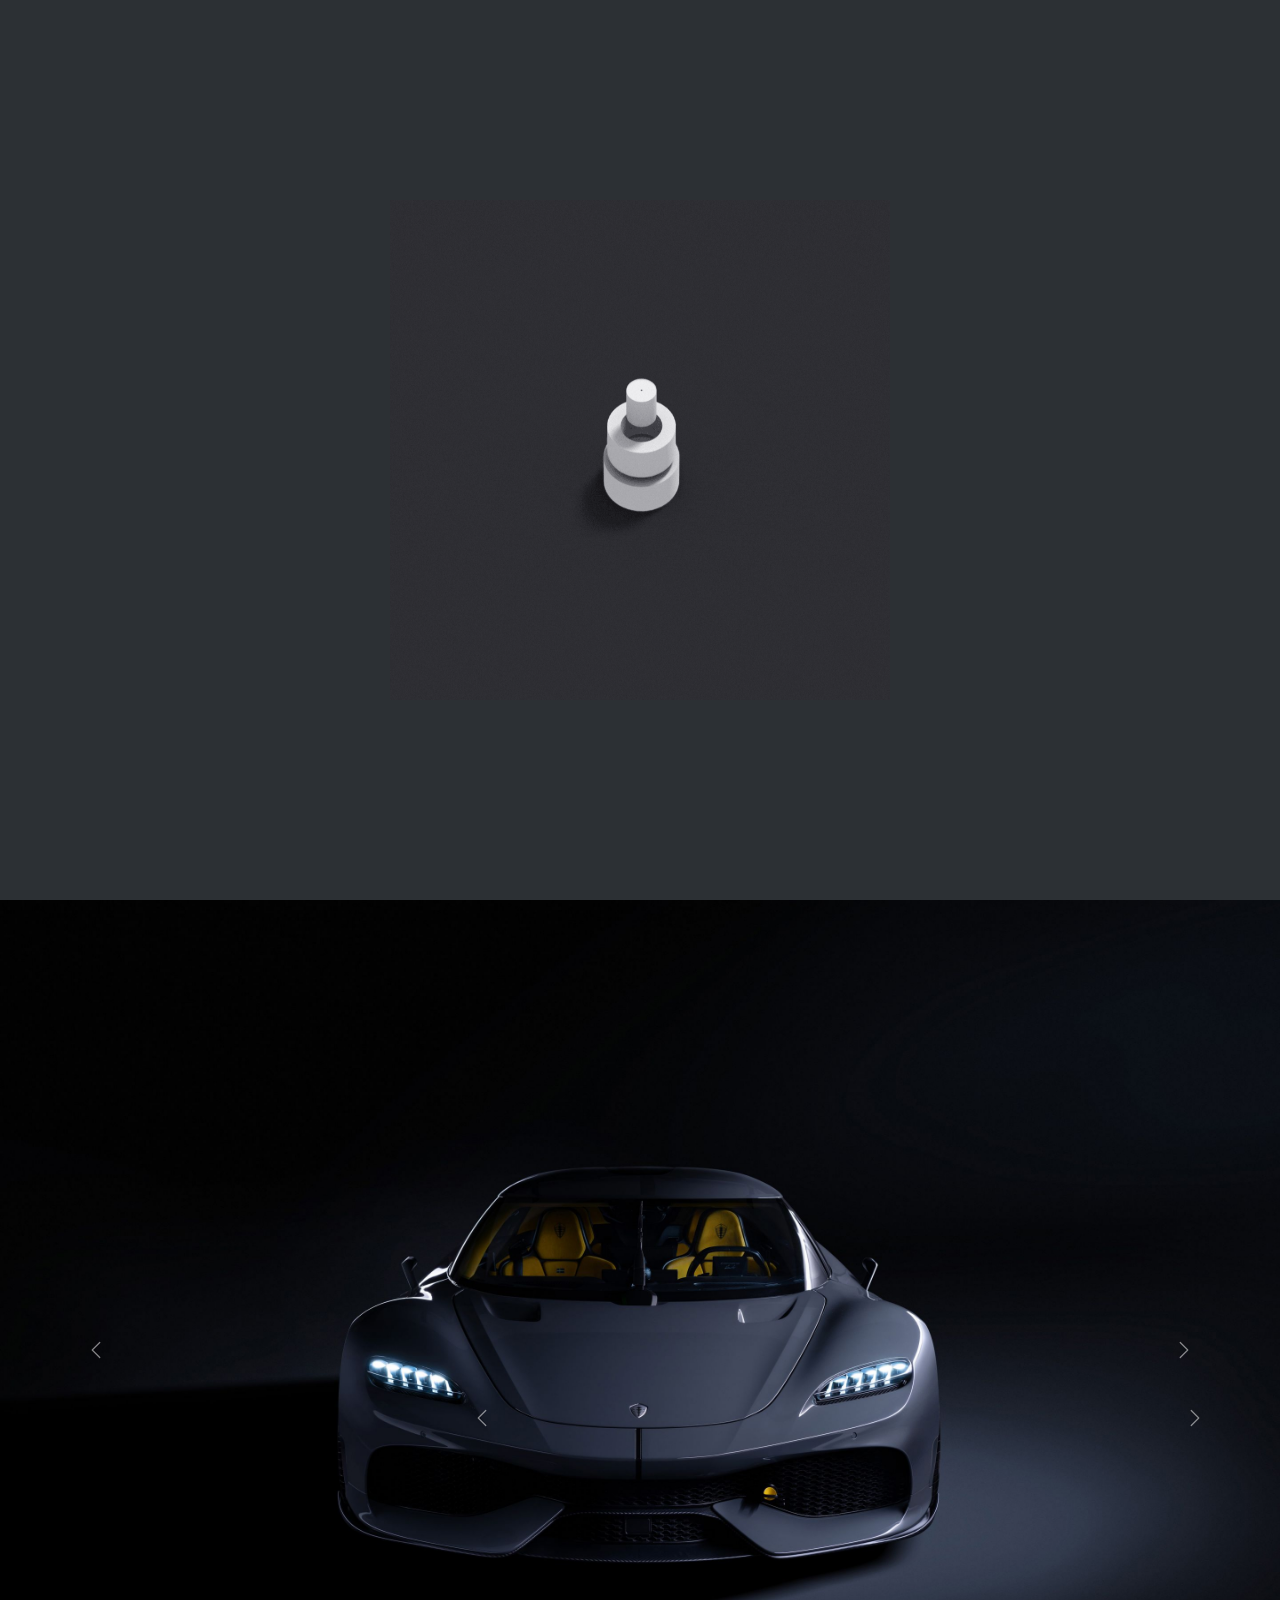
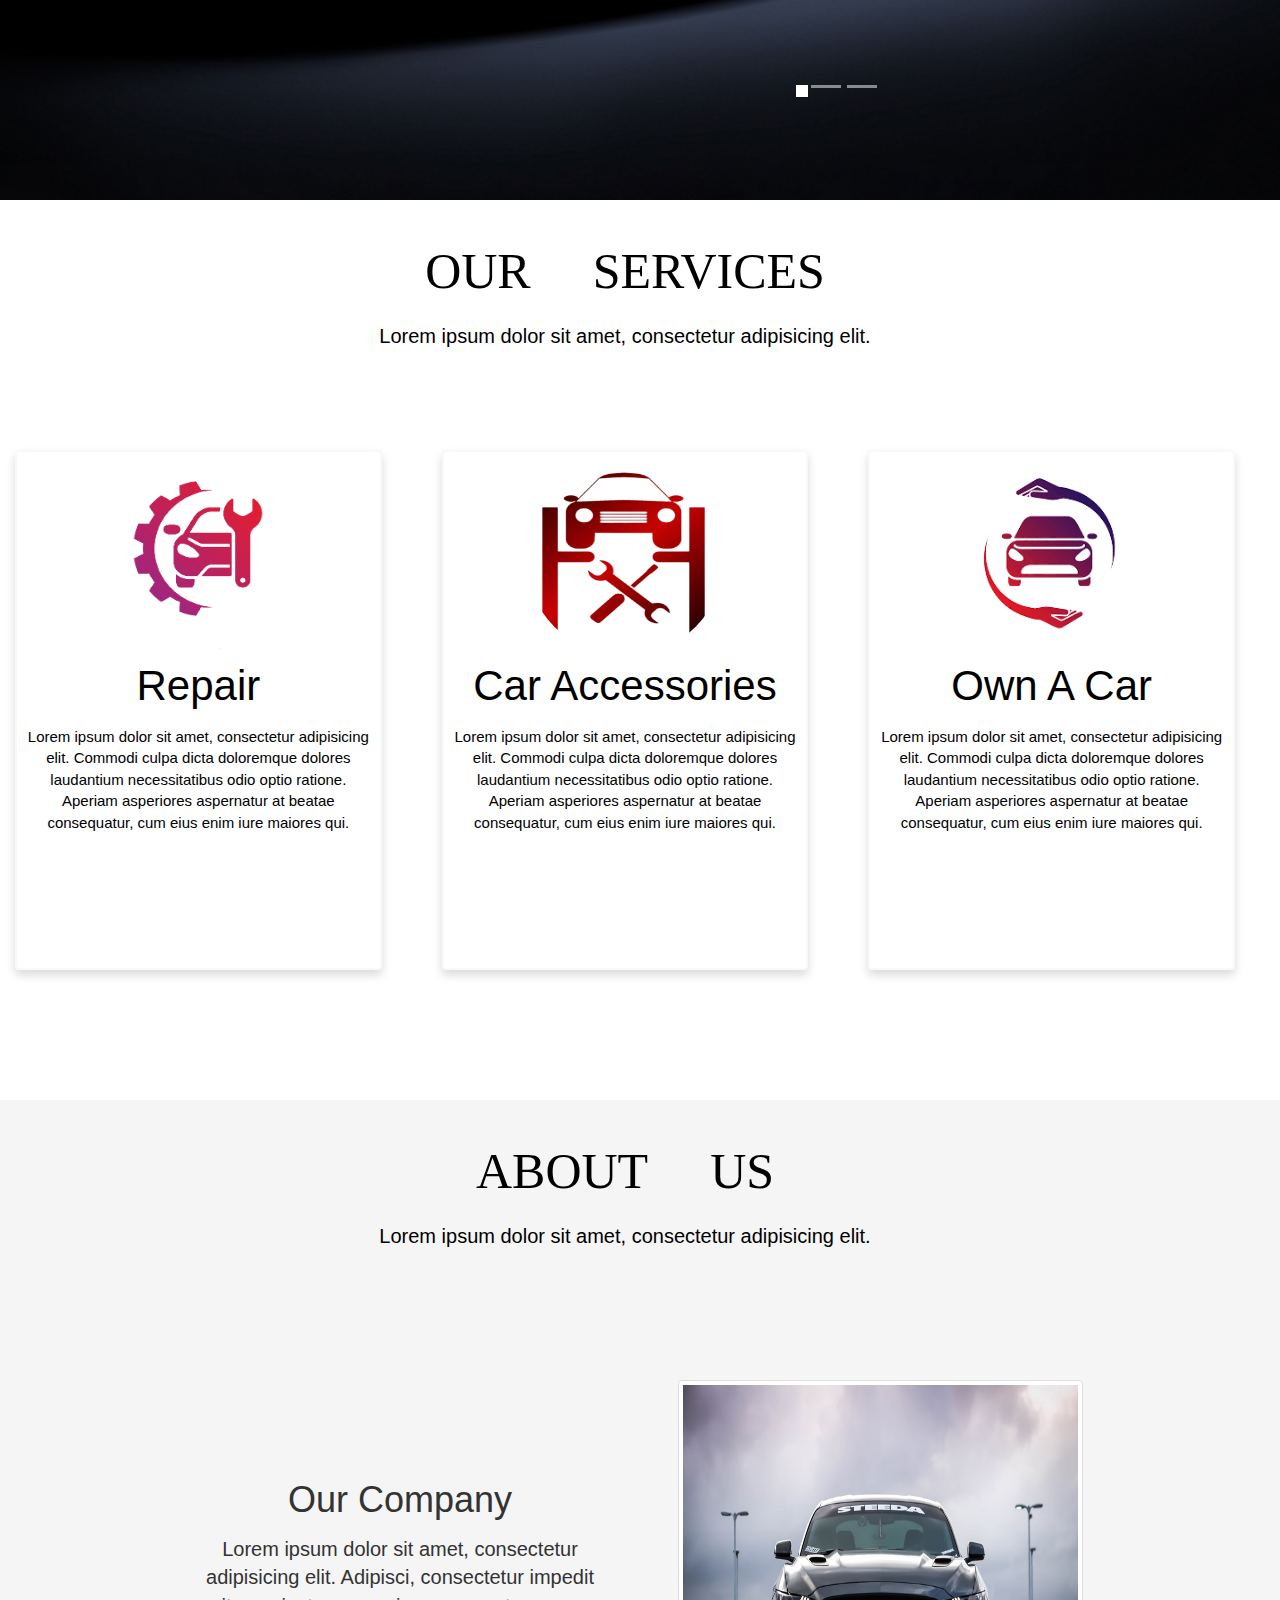
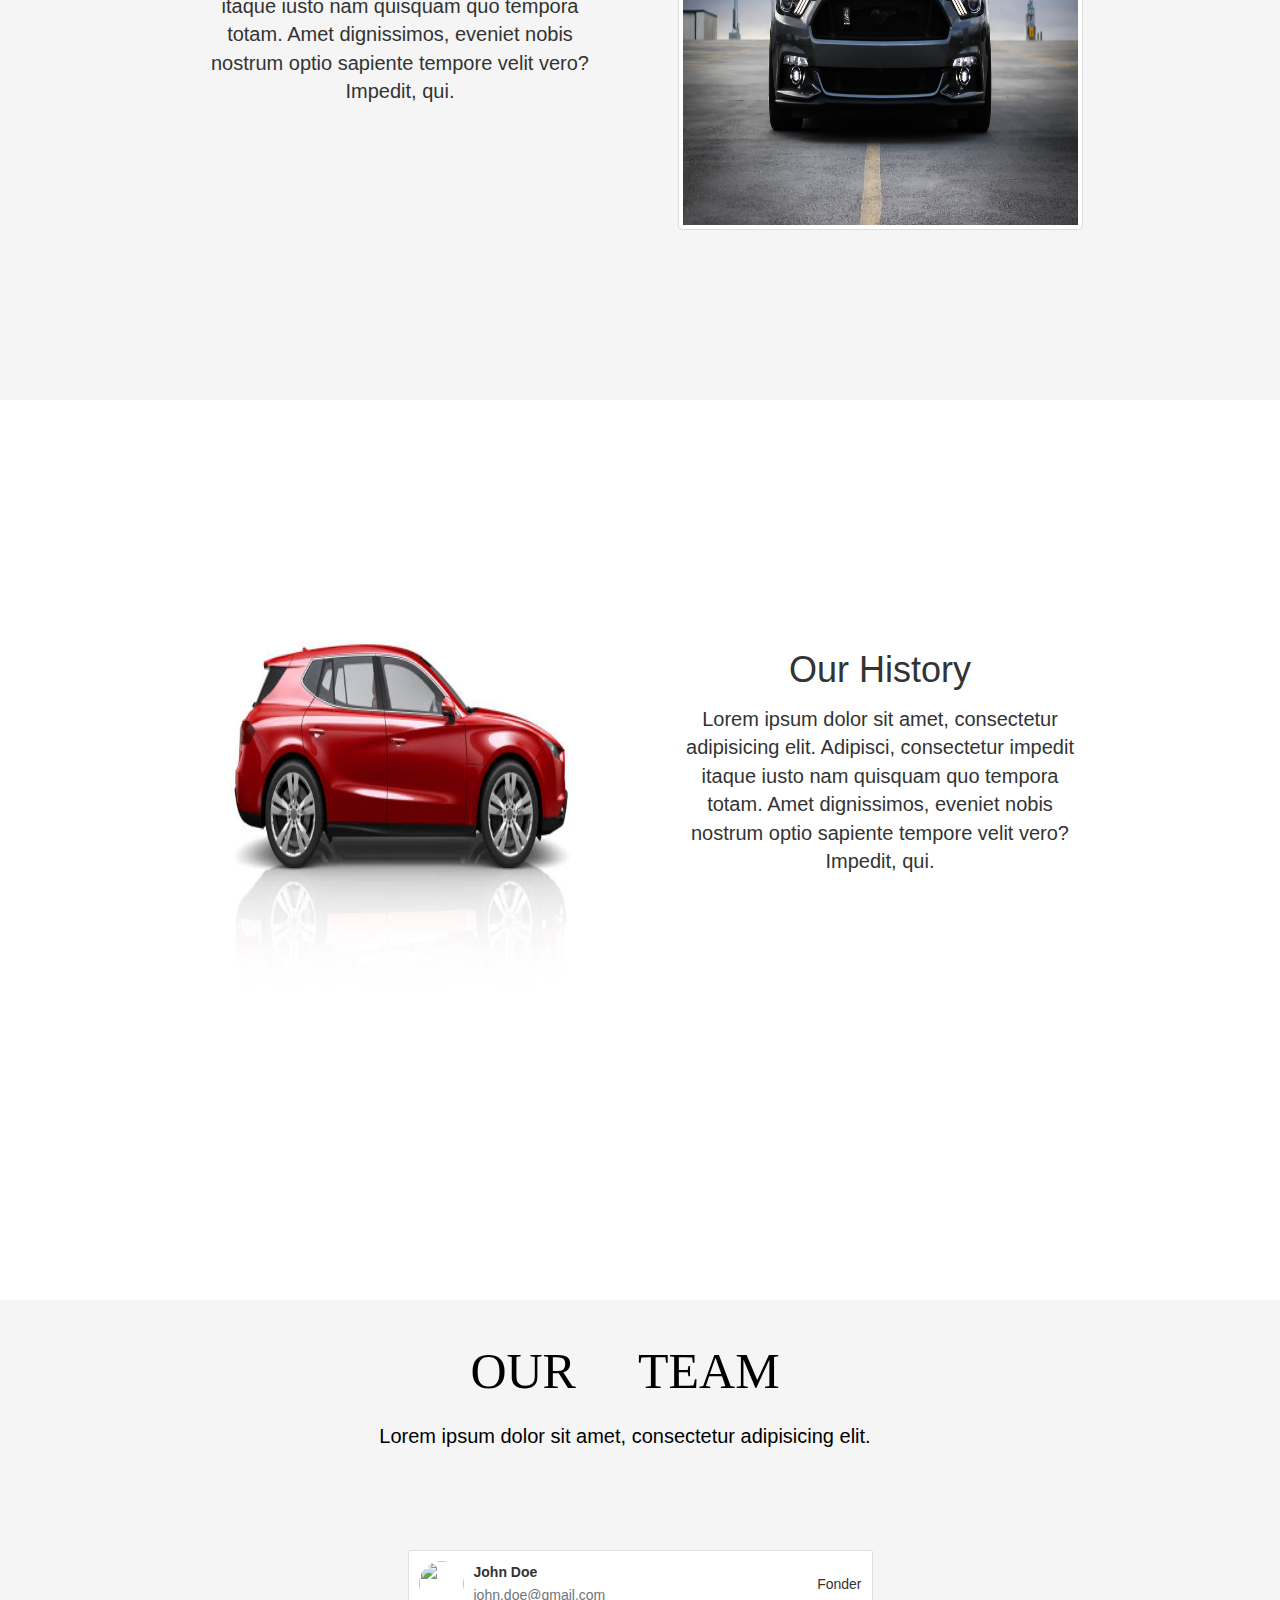
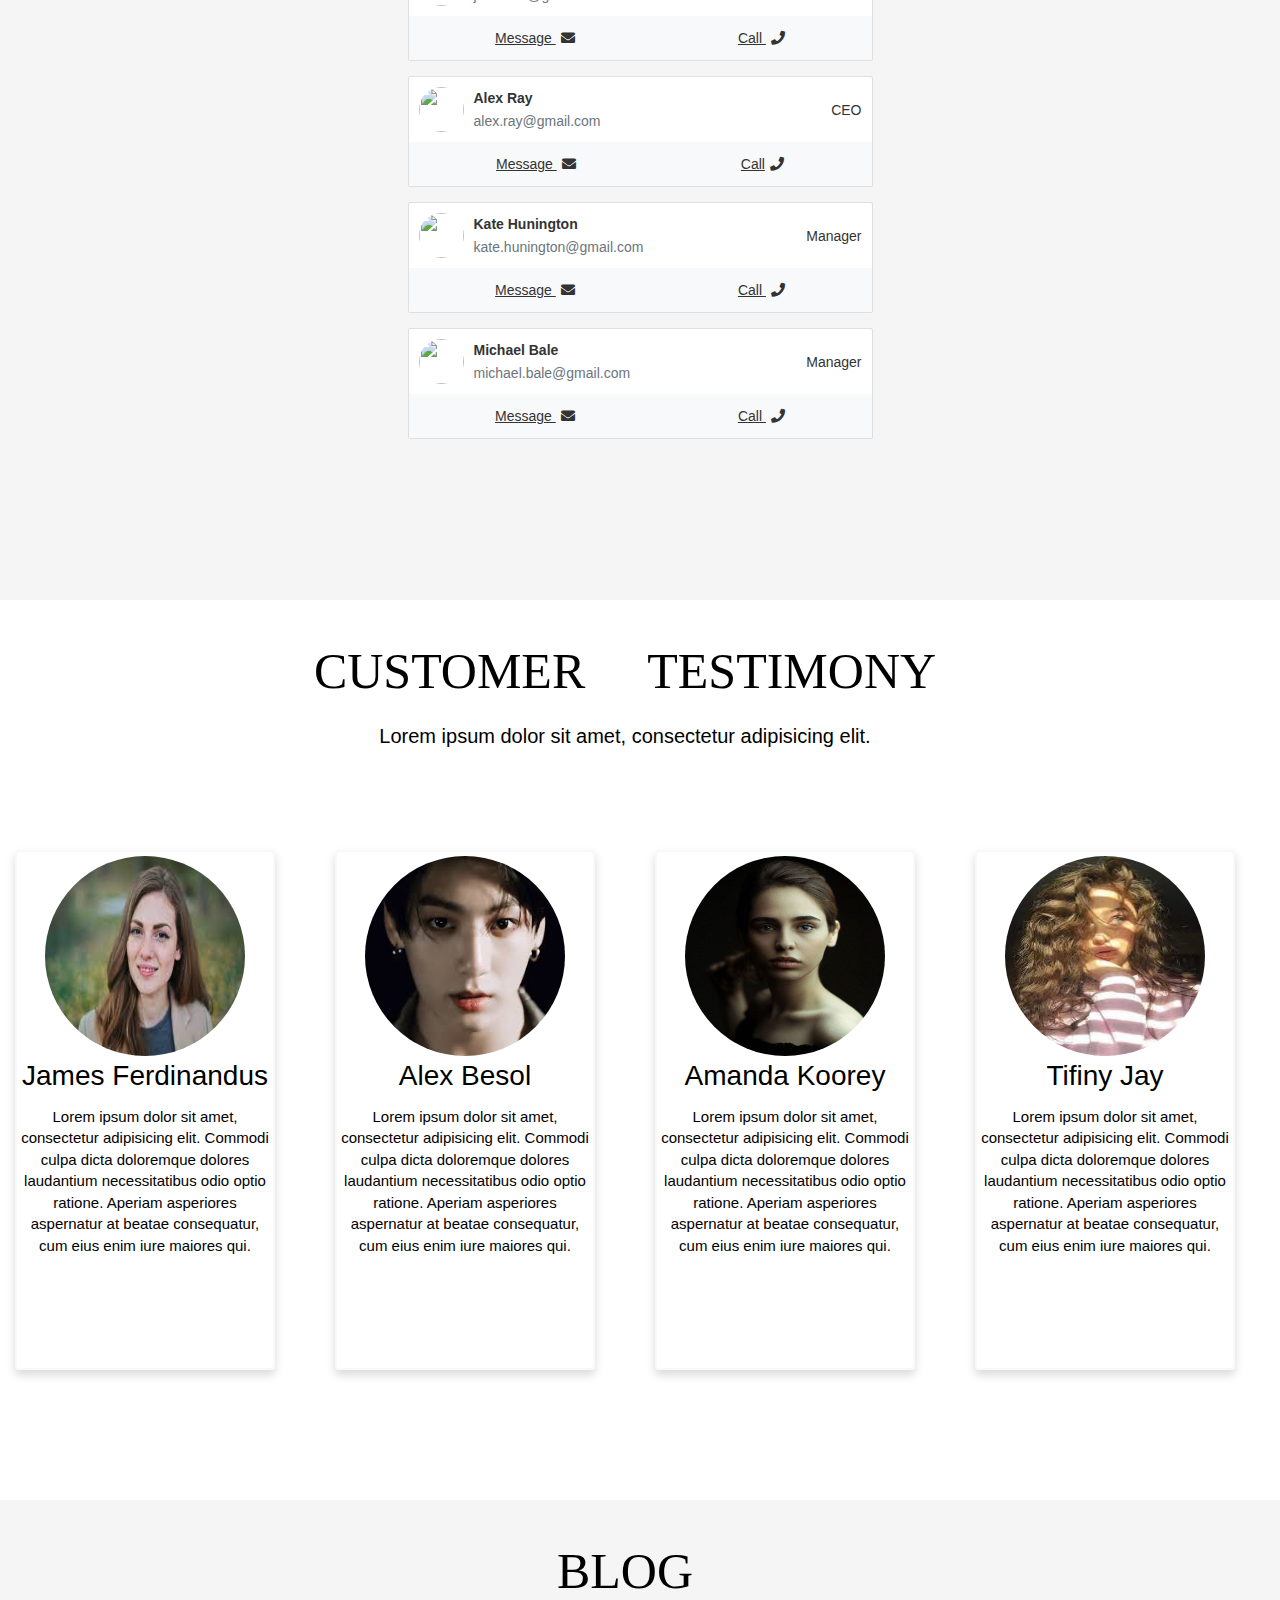
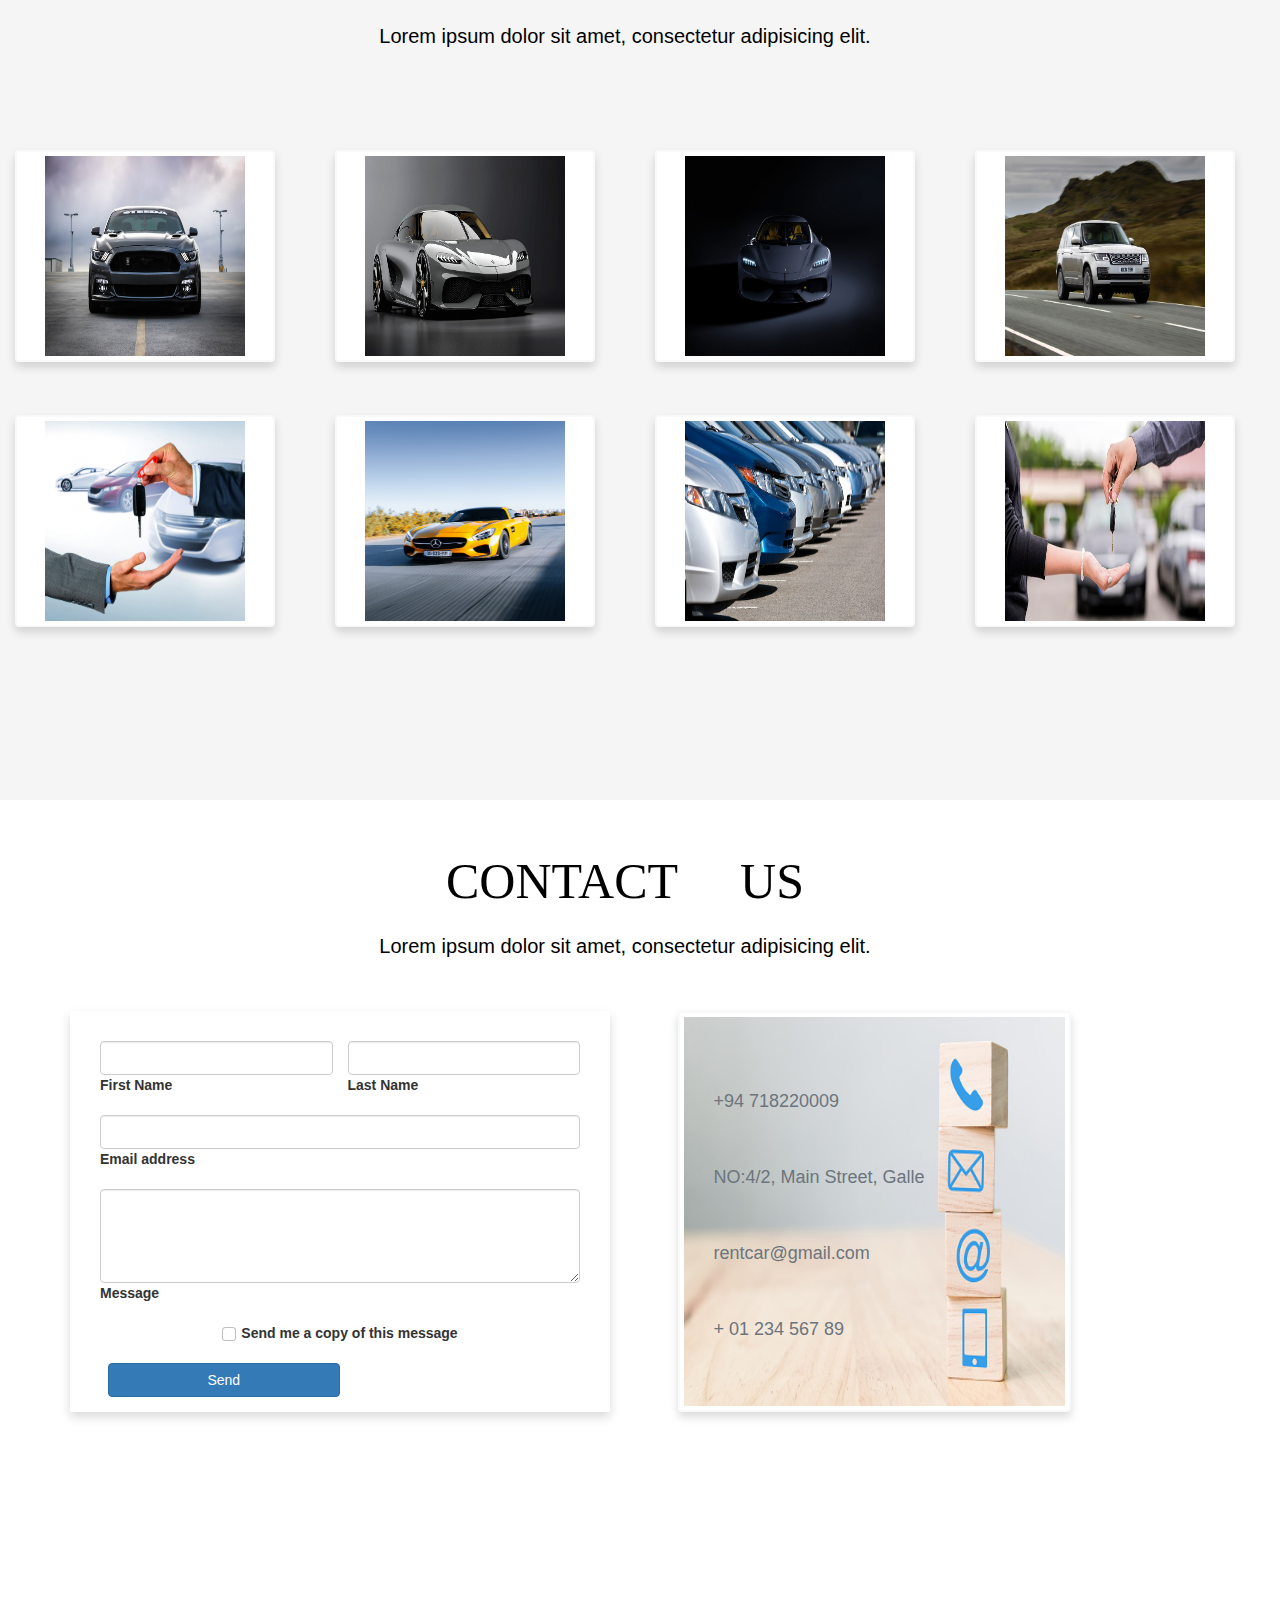
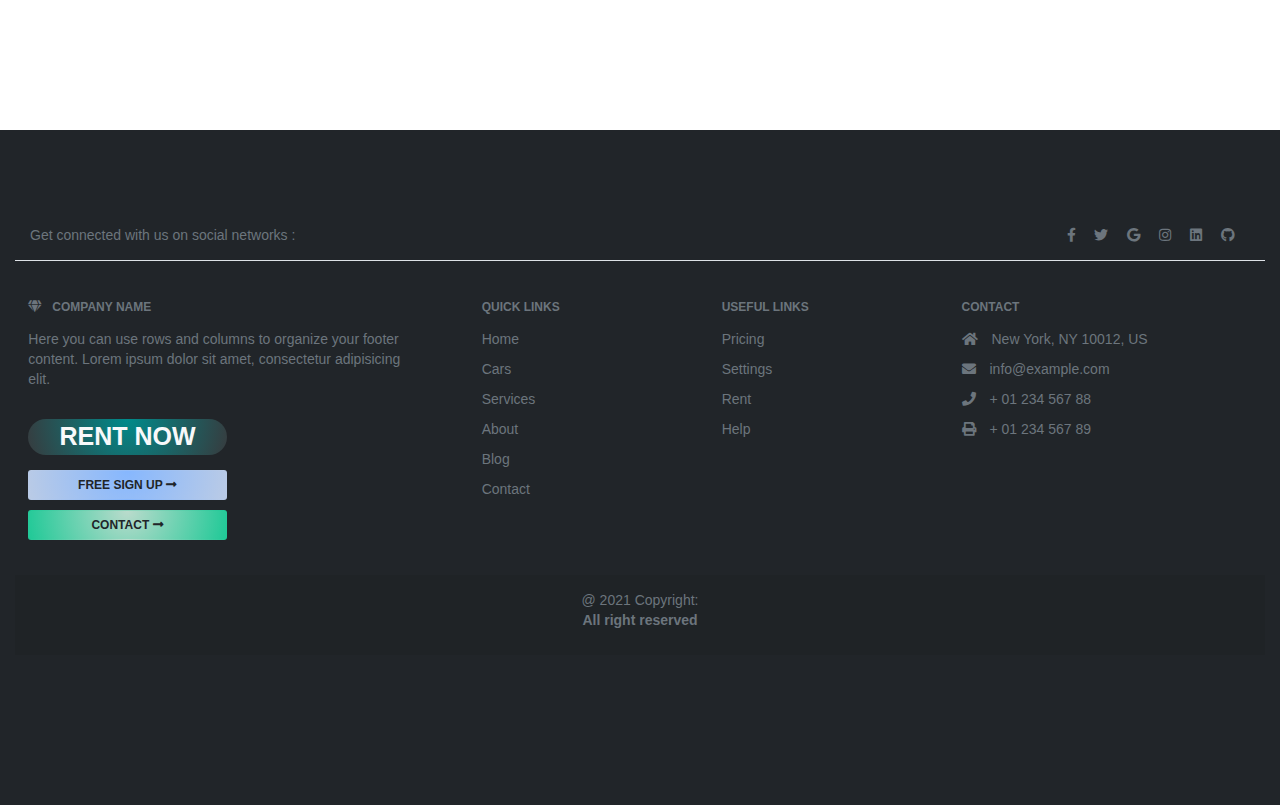
==== web/index.html @ 033f8721 "add error lable to add payment" ====
<!DOCTYPE html>
<html lang="en">
<head>
    <meta charset="UTF-8">
    <title>Car Rental</title>
    <meta name="viewport" content="width=device-width, initial-scale=1.0" />
    <link rel="stylesheet" href="assets/bootstrap/css/bootstrap.min.css">
    <script src="assets/bootstrap/js/bootstrap.bundle.min.js" integrity="sha384-ka7Sk0Gln4gmtz2MlQnikT1wXgYsOg+OMhuP+IlRH9sENBO0LRn5q+8nbTov4+1p" crossorigin="anonymous"></script>

    <link rel="stylesheet" href="assets/css/fonts/css/all.css">

    <link rel="stylesheet" href="style/Styles.css">

    <link rel=”stylesheet” href=”https://cdnjs.cloudflare.com/ajax/libs/bootstrap-datepicker/1.5.0/css/bootstrap-datepicker3.min.css”>
    <link href="https://netdna.bootstrapcdn.com/bootstrap/3.0.3/css/bootstrap.min.css" rel="stylesheet">
    <link rel="stylesheet" href="https://cdnjs.cloudflare.com/ajax/libs/bootstrap-datepicker/1.5.0/css/bootstrap-datepicker3.min.css">

    <link rel="preconnect" href="https://fonts.googleapis.com">
    <link rel="preconnect" href="https://fonts.gstatic.com" crossorigin>
    <link href="https://fonts.googleapis.com/css2?family=Taviraj:ital,wght@1,300&display=swap" rel="stylesheet">

    <link href="https://fonts.googleapis.com/css2?family=Edu+VIC+WA+NT+Beginner&display=swap" rel="stylesheet">

    <link href="https://fonts.googleapis.com/css2?family=PT+Serif&display=swap" rel="stylesheet">

    <link rel="stylesheet" href="https://cdnjs.cloudflare.com/ajax/libs/twitter-bootstrap/3.3.7/css/bootstrap.min.css">

    <link rel=”stylesheet” href=”https://cdnjs.cloudflare.com/ajax/libs/bootstrap-datepicker/1.5.0/css/bootstrap-datepicker3.min.css”>
    <link href="https://netdna.bootstrapcdn.com/bootstrap/3.0.3/css/bootstrap.min.css" rel="stylesheet">
    <link rel="stylesheet" href="https://cdnjs.cloudflare.com/ajax/libs/bootstrap-datepicker/1.5.0/css/bootstrap-datepicker3.min.css">

    <script src="https://ajax.googleapis.com/ajax/libs/jquery/1.9.1/jquery.js"></script>
    <script src="https://maxcdn.bootstrapcdn.com/bootstrap/3.3.6/js/bootstrap.min.js"></script>
    <!-- Include Moment.js CDN -->
    <script type="text/javascript" src="https://cdnjs.cloudflare.com/ajax/libs/moment.js/2.9.0/moment.min.js"></script>
    <!-- Include Bootstrap DateTimePicker CDN -->
    <link href="https://cdnjs.cloudflare.com/ajax/libs/bootstrap-datetimepicker/4.17.37/css/bootstrap-datetimepicker.min.css" rel="stylesheet">
    <script src="https://cdnjs.cloudflare.com/ajax/libs/bootstrap-datetimepicker/4.17.37/js/bootstrap-datetimepicker.min.js"></script>

    <!-- Popperjs -->
    <script src="https://cdn.jsdelivr.net/npm/@popperjs/core@2.11.2/dist/umd/popper.min.js" crossorigin="anonymous"></script>
    <!-- Tempus Dominus JavaScript -->
    <script src="https://cdn.jsdelivr.net/gh/Eonasdan/tempus-dominus@master/dist/js/tempus-dominus.js" crossorigin="anonymous"></script>
    <!-- Tempus Dominus Styles -->
    <link href="https://cdn.jsdelivr.net/gh/Eonasdan/tempus-dominus@master/dist/css/tempus-dominus.css" rel="stylesheet" crossorigin="anonymous">

    <link href="https://maxcdn.bootstrapcdn.com/bootstrap/3.3.6/css/bootstrap.min.css" rel="stylesheet">
    <link href="https://cdnjs.cloudflare.com/ajax/libs/bootstrap-datetimepicker/4.17.37/css/bootstrap-datetimepicker.min.css" rel="stylesheet">

    <link href="//netdna.bootstrapcdn.com/bootstrap/3.0.3/css/bootstrap.min.css" rel="stylesheet">
    <link rel="stylesheet" href="https://cdnjs.cloudflare.com/ajax/libs/bootstrap-datepicker/1.5.0/css/bootstrap-datepicker3.min.css">

</head>
<body>

<main style="width: 100%; height: 100vh;">

    <!--Navigation Bar-->
    <section id="NavBar" style="z-index: 6;">

        <nav class=" navbar-expand-lg navbar " style="position: fixed; width: 100%; top: 0;z-index: 3;background-color: rgba(0, 0, 0, 0.6);">
            <div class="container">
                <img src="assets/logo/logocar.png" id="logoImage" height="60" alt="Car Rental Logo"/>

                <!-- Collapsible wrapper -->
                <div class="collapse navbar-collapse" id="navbarButtonsExample">
                    <!-- Left links -->
                    <ul class="navbar-nav me-auto mb-2 mb-lg-0">
                        <li class="nav-item" style="padding-right: 10px;">
                            <a class="nav-link " id="home" href="#homePage">Home</a>
                        </li>
                        <li class="nav-item " style="padding-right: 10px;">
                            <a class="nav-link" id="car" href="#carView">Cars</a>
                        </li>
                        <li class="nav-item" style="padding-right: 10px;">
                            <a class="nav-link " id="service" href="#companyServices">Services</a>
                        </li>
                        <li class="nav-item" style="padding-right: 10px;">
                            <a class="nav-link " id="about" href="#aboutUs">About</a>
                        </li>
                        <li class="nav-item" style="padding-right: 10px;">
                            <a class="nav-link " id="blogImages" href="#companyBlog">Blog</a>
                        </li>
                        <li class="nav-item" style="padding-right: 10px;">
                            <a class="nav-link " id="contact" href="#contactInfInCompany">Contact</a>
                        </li>
                    </ul>
                    <!-- Left links -->

                    <div class="d-flex align-items-center loginBar">
                        <button type="button" class="btn btn-link px-3 me-2 text-white" id="btnLogin" style="text-decoration: none">
                            Login
                        </button>
                        <button type="button" class="btn px-3 me-2 text-white border border-1 border-light" id="btnOpenRegisterForm" style="text-decoration: none;">
                            Sign Up
                        </button>
                    </div>
                </div>
                <!-- Collapsible wrapper -->
            </div>
        </nav>

    </section>

    <!--Welcome Page-->
    <section id="WelcomePage" style="width: 100%; height: 100vh ;"><dfn id="homePage"></dfn>
        <!--loading gif---->
        <div id="container">
            <img src="assets/gif/loader.gif" alt="" id="loader">
        </div>

        <div class="heading d-flex justify-content-center align-items-center" style="z-index: 2;">
            <p class="text-white mb-0" style="font-size: 45px; font-family: 'Taviraj', serif;">MAKE YOUR TRIP AWESOME</p>
        </div>

        <div class="chooseData shadow-lg" style="z-index: 5; width: 80%;height:30%;background-color: rgba(255, 255, 255, 0.7); " >

            <form class="g-3 ms-5">
                <div class="row">
                    <div class="col w-25 ">
                        <div class="container">
                            <div class="input-group date" style="width: 90%">
                                <input type="text" id="pickUpDate" class="form-control form-control-lg form-floating" placeholder="Pickup date" required/>
                                <span class="input-group-addon bg-dark"><i class="glyphicon glyphicon-calendar text-white"></i></span>
                                <p><small id="errorPickupDate" class="text-danger pl-1 mt-0 mb-0" style="font-size: 10%"></small></p>
                            </div>
                        </div>
                    </div>

                    <div class="col w-25 ">
                        <div class="container">
                            <div style="position: relative;width: 90%" >
                                <input class="form-control form-control-lg" type="text" id="pickUpTime" placeholder="Pickup time" required/>
                                <p><small id="errorPickupTime" class="text-danger fs-5 pl-1 mt-0 mb-0"></small></p>
                            </div>
                        </div>
                    </div>

                    <div class="col w-25">
                        <div class="container">
                            <div class="input-group date" style="width: 90%">
                                <input type="text" id="returnDate" class="form-control form-control-lg" placeholder="Return date" required/>
                                <span class="input-group-addon bg-dark"><i class="glyphicon glyphicon-calendar text-white"></i></span>
                                <p><small id="errorReturnDate" class="text-danger fs-5 pl-1 mt-0 mb-0"></small></p>
                            </div>
                        </div>
                    </div>

                    <div class="col w-25">
                        <div class="container">
                            <div style="position: relative;width: 90%" >
                                <input class="form-control form-control-lg" type="text" id="returnTime" placeholder="Return time" required/>
                                <p><small id="errorReturnTime" class="text-danger fs-5 pl-1 mt-0 mb-0"></small></p>
                            </div>
                        </div>
                    </div>

                </div>

                <div class="row">

                    <div class="col w-50 mt-3">
                        <div class="form-outline me-5">
                            <input type="text" id="pickUpLocation" class="form-control form-control-lg" placeholder="Your pickup location"/>
                            <p><small id="errorPickupLocation" class="text-danger fs-5 pl-1 mt-0 mb-0" ></small></p>
                        </div>
                    </div>

                    <div class="col w-50 mt-3">
                        <div class="form-outline me-5">
                            <input type="text" id="returnLocation" class="form-control form-control-lg" placeholder="Your drop-off location"/>
                            <p><small id="errorReturnLocation" class="text-danger fs-5 pl-1 mt-0 mb-0"></small></p>
                        </div>
                    </div>

                    <div class="col w-50 mt-3">
                        <div class="form-outline me-5">
                            <input type="text" id="destination" class="form-control form-control-lg" placeholder="Your destination"/>
                            <p><small id="errorDestination" class="text-danger fs-5 pl-1 mt-0 mb-0"></small></p>
                        </div>
                    </div>

                    <div class="col w-50 mt-3">
                        <div class="form-outline me-5">
                            <input type="text" id="duration" class="form-control form-control-lg" placeholder="Journey duration"/>
                            <p><small id="errorDuration" class="text-danger fs-5 pl-1 mt-0 mb-0"></small></p>
                        </div>
                    </div>

                </div>

                <button type="button" id="btnSearchForRent" class="btn btn-primary btn-lg btn-rounded w-25 center-block mt-3" disabled>SEARCH</button>

            </form>

        </div>

        <div class="" style="width: 100%;height: 100vw">
            <div id="carouselExampleCaptions" class="carousel slide  carousel-fade" data-bs-ride="carousel">
                <div class="carousel-inner">
                    <div class="carousel-item active">
                        <img src="assets/images/Koenigsegg%20Gemera_01%20copy.jpg" class="d-block w-100 img-fluid shadow-2-strong center-block" alt="error loading" style="width: 100%; height: 100vh">
                    </div>
                    <div class="carousel-item">
                        <img src="assets/images/120mvB.jpg" class="d-block w-100  img-fluid shadow-2-strong center-block" alt="error loading" style="width: 100%; height: 100vh">
                    </div>
                    <div class="carousel-item">
                        <img src="assets/images/BUGATTI_La_Voiture_Noire_Side_Black_Black_567142_1280x720.jpg" class="d-block w-100  img-fluid shadow-2-strong center-block" alt="error loading" style="width: 100%; height: 100vh">
                    </div>
                    <div class="carousel-item">
                        <img src="assets/images/1179614.jpg" class="d-block w-100  img-fluid shadow-2-strong center-block" alt="error loading" style="width: 100%; height: 100vh">
                    </div>
                </div>
                <button class="carousel-control-prev" type="button" data-bs-target="#carouselExampleCaptions" data-bs-slide="prev">
                    <span class="carousel-control-prev-icon" aria-hidden="true"></span>
                    <span class="visually-hidden">Previous</span>
                </button>
                <button class="carousel-control-next" type="button" data-bs-target="#carouselExampleCaptions" data-bs-slide="next">
                    <span class="carousel-control-next-icon" aria-hidden="true"></span>
                    <span class="visually-hidden">Next</span>
                </button>
            </div>

        </div>
    </section>

    <!--Login Page-->
    <section id="login_page_container">
        <div class="border border-3 border-white rounded-1 shadow" style="position: relative;top: 50px;bottom: 0;right: 0;left: 0;margin: auto;width: 500px;height: 574px;background-image: radial-gradient(circle at top,white,#bacbe6);">

                <div class="text-center" style="position: relative;top: 20px">
                    <h1 class="mt-3 text-black fw-bold fst-italic" style="font-family: 'PT Serif', serif;">LOG IN</h1>
                </div>

                <form class="ms-5 me-5" style="position: relative; top: 50px;">
                    <!-- Email input -->
                    <div class="form-outline mb-4 ms-5 me-5">
                        <input type="text" id="loginusername" class="form-control  border border-2 border-white bg-light rounded-3" />
                        <label class="form-label text-black fw-light" for="loginusername" style="font-family: 'Edu VIC WA NT Beginner', cursive;font-size: 18px;">Username</label>
                    </div>

                    <!-- Password input -->
                    <div class="form-outline mb-4 ms-5 me-5">
                        <input type="password" id="loginpassword" class="form-control  border border-2 border-white bg-light" />
                        <label class="form-label text-black fw-light" for="loginpassword" style="font-family: 'Edu VIC WA NT Beginner', cursive;font-size: 18px">Password</label>
                    </div>

                    <!-- 2 column grid layout for inline styling -->
                    <div class="row mb-4">
                        <div class="col d-flex justify-content-center">
                            <!-- Checkbox -->
                            <div class="form-check">
                                <input class="form-check-input" type="checkbox" value="" id="flexCheckDefault" />
                                <label class="form-check-label text-black" for="flexCheckDefault" style="font-family: 'Edu VIC WA NT Beginner', cursive;font-size: 18px">Remember me</label>
                            </div>
                        </div>

                        <div class="col">
                            <!-- Simple link -->
                            <a href="#ForgotPasswordPage"  id="btnForgotPW"  style="font-family: 'Edu VIC WA NT Beginner', cursive;font-size: 18px;color: #6f42c1;text-decoration: none">Forgot password?</a>
                        </div>
                    </div>

                    <div class="mb-4  me-5 ms-5">
                        <!-- Submit button -->
                        <button type="button" id="btnLogToSystem" class="btn btn-block text-center text-white btn-primary shadow"  style="display: inline;position: relative;left: 0;right: 0; margin: auto;">Log in</button>

                    </div>

                    <!-- Register buttons -->
                    <div class="text-center">
                        <p class="text-black" style="font-family: 'Edu VIC WA NT Beginner', cursive;font-size: 18px">Not a member? <a href="#RegisterPage" id="btnRegisterInLoginPage" style="font-family: 'Edu VIC WA NT Beginner', cursive;font-size: 18px;color: #6f42c1;text-decoration: none"> Register</a></p>
                        <p class="text-black" style="font-family: 'Edu VIC WA NT Beginner', cursive;font-size: 18px">or sign up with:</p>
                        <button type="button" class="btn btn-primary btn-floating mx-1">
                            <i class="fab fa-facebook-f"></i>
                        </button>

                        <button type="button" class="btn btn-primary btn-floating mx-1">
                            <i class="fab fa-google"></i>
                        </button>

                        <button type="button" class="btn btn-primary btn-floating mx-1">
                            <i class="fab fa-twitter"></i>
                        </button>

                        <button type="button" class="btn btn-primary btn-floating mx-1">
                            <i class="fab fa-github"></i>
                        </button>
                    </div>

                    <hr class="divider-horizontal-blurry" />

                    <div class="d-grid gap-2 d-md-flex justify-content-md-end" >
                        <button type="button" class="btn btn-danger text-end" id="btnCancelLogin">Cancel</button>
                    </div>

                </form>

            </div>
    </section>

    <!--Forgot Password Page-->
    <section id="ForgotPasswordPage">

        <div class="border border-3 border-white rounded-1 shadow" style="position: relative;top: 50px;bottom: 0;right: 0;left: 0;margin: auto;width: 500px;height: 500px;background-image: radial-gradient(circle at top,white,#bacbe6);">

            <div class="text-center" style="position: relative;top: 20px">
                <h1 class="mt-3 text-black fw-bold fst-italic" style="font-family: 'PT Serif', serif;">RESET PASSWORD</h1>
            </div>

            <form class="ms-5 me-5" style="position: relative; top: 50px;">
                <!-- username input -->
                <div class="form-outline mb-4 ms-5 me-5">
                    <input type="text" id="enterusername" class="form-control  border border-2 border-white bg-light rounded-3" />
                    <label class="form-label text-black fw-light" for="enterusername" style="font-family: 'Edu VIC WA NT Beginner', cursive;font-size: 18px;">Username</label>
                </div>

                <!-- Password input -->
                <div class="form-outline mb-4 ms-5 me-5">
                    <input type="password" id="newpassword" class="form-control  border border-2 border-white bg-light" />
                    <label class="form-label text-black fw-light" for="newpassword" style="font-family: 'Edu VIC WA NT Beginner', cursive;font-size: 18px">New password</label>
                    <p><small id="errorNewPW" class="text-danger fs-5 pl-1 mt-0 mb-0"></small></p>
                </div>

                <!-- Password input -->
                <div class="form-outline mb-4 ms-5 me-5">
                    <input type="password" id="confirmpassword" class="form-control  border border-2 border-white bg-light" />
                    <label class="form-label text-black fw-light" for="confirmpassword" style="font-family: 'Edu VIC WA NT Beginner', cursive;font-size: 18px">Confirm password</label>
                    <p><small id="errorConfirmPW" class="text-danger fs-5 pl-1 mt-0 mb-0"></small></p>
                </div>

                <div class="mb-5  me-5 ms-5">
                    <!-- Submit button -->
                    <button id="btnResetPW" type="button" class="btn btn-block text-center text-white btn-warning shadow" style="display: inline;position: relative;left: 0;right: 0; margin: auto;">Reset</button>
                </div>

                <hr class="divider-horizontal-blurry" />

                <div class="d-grid gap-2 d-md-flex justify-content-md-end">
                    <button type="button" class="btn btn-danger text-end btnReset">Cancel</button>
                </div>

            </form>

        </div>

    </section>

    <!--Customer Register Page-->
    <section id="RegisterPage">

        <div class="w-75 border border-3 border-white rounded-1 shadow scrollbar-ripe-malinka" style="position: relative;top: 50px;bottom: 0;right: 0;left: 0;margin: auto;height: 620px;background-image: radial-gradient(circle at top,white,#bacbe6);">

            <div class="text-center" style="position: relative;top: 20px">
                <h1 class="mt-1 text-black fw-bold fst-italic" style="font-family: 'PT Serif', serif;">REGISTER</h1>
            </div>

            <div class="row mt-0">

                <div class="col">
                    <form id="customerForm" class="ms-5 me-5" style="position: relative; top: 50px;">

                        <div class="row">
                            <div class="col">
                                <!-- username input -->
                                <div class="form-outline mb-2 ms-4 me-4">
                                    <input type="text" id="username" class="form-control  border border-2 border-white bg-light rounded-3" />
                                    <label class="form-label text-black fw-light" for="username" style="font-family: 'Edu VIC WA NT Beginner', cursive;font-size: 18px;">Username</label>
                                    <p><small id="errorUsername" class="text-danger fs-5 pl-1 mt-0 mb-0"></small></p>
                                </div>
                            </div>

                            <div class="col">
                                <!-- Password input -->
                                <div class="form-outline mb-2 ms-4 me-4">
                                    <input type="password" id="password" class="form-control  border border-2 border-white bg-light" />
                                    <label class="form-label text-black fw-light" for="password" style="font-family: 'Edu VIC WA NT Beginner', cursive;font-size: 18px">Password</label>
                                    <p><small id="errorPassword" class="text-danger fs-5 pl-1 mt-0 mb-0"></small></p>
                                </div>
                            </div>
                        </div>

                        <div class="row">
                            <div class="col">
                                <!-- username input -->
                                <div class="form-outline mb-2 ms-4 me-4">
                                    <input type="text" id="customername" class="form-control  border border-2 border-white bg-light rounded-3" />
                                    <label class="form-label text-black fw-light" for="customername" style="font-family: 'Edu VIC WA NT Beginner', cursive;font-size: 18px;">Full Name</label>
                                    <p><small id="errorFullName" class="text-danger fs-5 pl-1 mt-0 mb-0"></small></p>
                                </div>
                            </div>
                            <div class="col">
                                <!-- username input -->
                                <div class="form-outline mb-2 ms-4 me-4">
                                    <input type="tel" id="contactnumber" class="form-control  border border-2 border-white bg-light rounded-3" />
                                    <label class="form-label text-black fw-light" for="contactnumber" style="font-family: 'Edu VIC WA NT Beginner', cursive;font-size: 18px;">Contact</label>
                                    <p><small id="errorContact" class="text-danger fs-5 pl-1 mt-0 mb-0"></small></p>
                                </div>
                            </div>
                        </div>

                        <div class="row">
                            <div class="col mt-0">
                                <!-- username input -->
                                <div class="form-outline mb-2 ms-4 me-4">
                                    <input type="text" id="customeraddress" class="form-control  border border-2 border-white bg-light rounded-3" />
                                    <label class="form-label text-black fw-light" for="customeraddress" style="font-family: 'Edu VIC WA NT Beginner', cursive;font-size: 18px;">Address</label>
                                    <p><small id="errorAddress" class="text-danger fs-5 pl-1 mt-0 mb-0"></small></p>
                                </div>
                            </div>
                        </div>

                        <div class="row">
                            <div class="col">
                                <!-- username input -->
                                <div class="form-outline mb-2 ms-4 me-4">
                                    <input type="email" id="email" class="form-control  border border-2 border-white bg-light rounded-3" />
                                    <label class="form-label text-black fw-light" for="email" style="font-family: 'Edu VIC WA NT Beginner', cursive;font-size: 18px;">Email</label>
                                    <p><small id="errorEmail" class="text-danger fs-5 pl-1 mt-0 mb-0"></small></p>
                                </div>
                            </div>
                        </div>

                        <div class="row">
                            <div class="col">
                                <!-- username input -->
                                <div class="form-outline  ms-4 me-4 mb-4">
                                    <input type="text" id="nic" class="form-control  border border-2 border-white bg-light rounded-3" />
                                    <label class="form-label text-black fw-light" for="nic" style="font-family: 'Edu VIC WA NT Beginner', cursive;font-size: 18px;">NIC</label>
                                    <p><small id="errorNIC" class="text-danger fs-5 pl-1 mt-0 mb-0"></small></p>
                                </div>
                            </div>
                            <div class="col">
                                <!-- username input -->
                                <div class="form-outline ms-4 me-4 mb-4">
                                    <input type="text" id="drivinglicense" class="form-control  border border-2 border-white bg-light rounded-3" />
                                    <label class="form-label text-black fw-light" for="drivinglicense" style="font-family: 'Edu VIC WA NT Beginner', cursive;font-size: 18px;">Driving License NO</label>
                                    <p><small id="errorDrivingLicense" class="text-danger fs-5 pl-1 mt-0 mb-0"></small></p>
                                </div>
                            </div>
                        </div>

                        <hr class="divider-horizontal-blurry" style="" />

                    </form>
                </div>

                <div class="col">
                    <div class="row">
                        <form  style="border: 1px solid white; width: 530px; height: 104px;;position: relative; top: 50px;">
                            <label style="font-family: 'Edu VIC WA NT Beginner', cursive; font-size: 18px" class="form-label mt-4 text-black fw-light" for="uploadmyimage" >Upload your image</label>
                            <input type="file" class="form-control" id="uploadmyimage" />
                        </form>
                    </div>

                    <div class="row">
                        <form  style="border: 1px solid white; width: 530px; height: 104px;;position: relative; top: 84px;">
                            <form  style="border: 2px solid white; width: 530px; height: 104px;;position: relative; top: 50px;">
                                <label class="form-label mt-4 text-black fw-light" for="uploadnicimage" style="font-family: 'Edu VIC WA NT Beginner', cursive; font-size: 18px">Upload your NIC image</label>
                                <input type="file" class="form-control" id="uploadnicimage" />
                            </form>
                        </form>
                    </div>

                    <div class="row">
                        <form  style="border: 1px solid white; width: 530px; height: 104px;;position: relative; top: 120px;">
                            <form  style="border: 2px solid white; width: 530px; height: 104px;;position: relative; top: 50px;">
                                <label class="form-label mt-4 text-black fw-light" for="uploaddrivinglicence" style="font-family: 'Edu VIC WA NT Beginner', cursive; font-size: 18px">Upload your Driving Licence image</label>
                                <input type="file" class="form-control" id="uploaddrivinglicence" />
                            </form>
                        </form>
                    </div>

                </div>

            </div>

            <div class="row  mt-4">
                <div class="form-check mb-md-0 mt-5 ms-5 checkbox-inline text-center">
                    <input class="form-check-input" type="checkbox" value="" id="loginCheck"  required/>
                    <label class="form-check-label mt-1 checkbox-inline text-black" for="loginCheck">
                        Accept the <a href="#" class="text-primary stretched-link">Terms and Conditions </a>
                    </label>
                </div>
            </div>

            <div class="row">
                <div class="mb-4 me-5 ms-5  text-center">
                    <!-- Submit button -->
                    <button type="button"  class="btn btn-block text-center text-white btn-warning shadow" id="btnRegister" style="display: inline;position: relative;right: 0; top: 20px;margin: auto;width: 50%;" disabled>
                        Register
                    </button>
                    <label class="form-label text-danger visually-hidden" id="generateCusId"></label>
                    <label class="form-label text-danger visually-hidden" id="generateUserId"></label>
                </div>

                <div class="d-grid gap-2 d-md-flex justify-content-md-end" style="position: relative;left: -25px;top: -15px;">
                    <button type="button" class="btn btn-danger text-end btnRegisterCancel">Cancel</button>
                </div>
            </div>

        </div>

    </section>

    <!--Customer Dashboard-->
    <section id="CustomerDashBoard" style="width: 100%; height: 100% ;background-color: white;">

        <img src="assets/images/1200x-1.jpg" alt="bg image" style="width: 100%; height: 75vh" class="img-fluid">

        <!--heading-->
        <div class="mask" style="background-color: rgba(0, 0, 0, 0.6);position: absolute;top: -50%;bottom: 0;left: 0;right: 0;margin: auto; height: 75%">
            <div class="w-75 h-25" style="position: absolute;top: 0;bottom: 0;left: 0;right: 0;margin: auto;">
                <figure class="text-center text-white">
                    <blockquote class="blockquote" style="border: 1px solid transparent">
                        <p style="font-family: emoji; font-size: 60px">RENT CAR</p>
                    </blockquote>
                    <figcaption class="blockquote-footer text-white" style="font-size: 25px">
                        Lorem ipsum dolor sit amet, consectetur adipisicing elit.</figcaption>
                </figure>

            </div>

            <div class="h-25 w-75 text-center" style="position: absolute;top: 75%;bottom: 0;left: 0;right: 0;margin: auto">
                <i class="fas fa-angle-double-down text-white fa-5x"></i>
            </div>

        </div>

        <!--edit reservation date and time-->
        <div class="chooseData w-75 bg-white thumbnail shadow" style="height: 38%;position: absolute; top: 70%">

            <div class="row ms-3">
                <div class="col w-25 ">
                    <div class="container ">
                        <label style="font-size: 15px" for="pickUpDateEdit" class="text-black">Pickeup Date</label>
                        <div class="input-group date" style="width: 250px">
                            <input type="text" id="pickUpDateEdit" class="form-control" placeholder="xxxx/xx/xx">
                            <span class="input-group-addon bg-dark"><i class="glyphicon glyphicon-calendar text-white"></i></span>
                            <p><small id="errorPickupDateAgain" class="text-danger fs-5 pl-1 mt-0 mb-0"></small></p>
                        </div>
                    </div>
                </div>

                <div class="col w-25 ">
                    <div class="container">
                        <label class="form-label text-black" for="pickUpTimeEdit"  style="font-size: 15px">Pickup Time</label>
                        <div style="position: relative;width: 250px" >
                            <input class="form-control" type="text" id="pickUpTimeEdit" placeholder="xx:xx"/>
                            <p><small id="errorPickupTimeAgain" class="text-danger fs-5 pl-1 mt-0 mb-0"></small></p>
                        </div>
                    </div>
                </div>

                <div class="col w-25 ">
                    <div class="container">
                        <label style="font-size: 15px" for="returnDateEdit" class="text-black">Return Date</label>
                        <div class="input-group date" style="width: 250px">
                            <input type="text" id="returnDateEdit" class="form-control" placeholder="xxxx/xx/xx">
                            <span class="input-group-addon bg-dark"><i class="glyphicon glyphicon-calendar text-white"></i></span>
                            <p><small id="errorDropDateAgain" class="text-danger fs-5 pl-1 mt-0 mb-0"></small></p>
                        </div>
                    </div>
                </div>

                <div class="col w-25 ">
                    <div class="container">
                        <label class="form-label text-black" for="returnTimeEdit"  style="font-size: 15px">Return Time</label>
                        <div style="position: relative;width: 250px" >
                            <input class="form-control" type="text" id="returnTimeEdit" placeholder="xx:xx"/>
                            <p><small id="errorDroTimeAgain" class="text-danger fs-5 pl-1 mt-0 mb-0"></small></p>
                        </div>
                    </div>
                </div>

            </div>

            <div class="row ms-3">

                <div class="col w-50 ">
                    <label class="form-label text-black" for="pickUpLocationEdit">Pickup Location</label>
                    <div class="form-outline " style="position: relative;width: 250px">
                        <input type="text" id="pickUpLocationEdit" class="form-control" placeholder="xxxxxx"/>
                        <p><small id="errorPickupLocationAgain" class="text-danger fs-5 pl-1 mt-0 mb-0"></small></p>
                    </div>
                </div>

                <div class="col w-50 ">
                    <label class="form-label text-black" for="returnLocationEdit">Return Location</label>
                    <div class="form-outline" style="position: relative;width: 250px">
                        <input type="text" id="returnLocationEdit" class="form-control" placeholder="xxxxxx"/>
                        <p><small id="errorDropLocationAgain" class="text-danger fs-5 pl-1 mt-0 mb-0"></small></p>
                    </div>
                </div>

                <div class="col w-50 ">
                    <label class="form-label text-black" for="destinationEdit">Destination</label>
                    <div class="form-outline" style="position: relative;width: 250px">
                        <input type="text" id="destinationEdit" class="form-control" placeholder="xxxxxx"/>
                        <p><small id="errorDestinationAgain" class="text-danger fs-5 pl-1 mt-0 mb-0"></small></p>
                    </div>
                </div>

                <div class="col w-50 ">
                    <label class="form-label text-black" for="durationEdit">Duration</label>
                    <div class="form-outline" style="position: relative;width: 250px">
                        <input type="text" id="durationEdit" class="form-control" placeholder="x"/>
                        <p><small id="errorDurationAgain" class="text-danger fs-5 pl-1 mt-0 mb-0"></small></p>
                    </div>
                </div>

            </div>

            <div class="row mt-3 ">
                <div class="text-center">
                    <button id="editRentData" type="button" class="btn btn-info btn-rounded w-25">EDIT</button>
                </div>
            </div>

        </div>

    </section>

    <!--More Space to view car-->
    <section id="moreSpace" style="width: 100%; ;background-color: white;">

        <!--sort section and available cars-->
        <div class="row w-100 h-25 mt-3 text-center">

            <figure class="text-center mt-3 mb-3 text-black">
                <blockquote class="blockquote" style="border: 1px solid transparent">
                    <p class="display-1" style="font-family: emoji">SELECT VEHICLE YOU LIKE</p>
                </blockquote>
                <figcaption id="availableCars" class=" text-black mt-0" style="font-size: 20px ;display: inline"></figcaption>
                <figcaption class=" text-black mt-0" style="font-size: 20px;display: inline">
                    Cars Available
                </figcaption>

                <div class="row mt-5">

                    <div class="col">
                        <div>
                            <label for="sort" class="form-label" style="display: inline">SORT :</label>
                            <select aria-label="Default select example" class="form-select fs-5 center-block w-50" style="height: 38px;z-index: 2;display: inline" id="sort">
                                <option selected value="0">Recommended</option>
                                <option value="1">Passengers - Ascending</option>
                                <option value="2">Passengers - Descending</option>
                                <option value="3">Daily Rate Price - Ascending</option>
                                <option value="4">Daily Rate Price - Descending</option>
                                <option value="5">Monthly Rate Price - Ascending</option>
                                <option value="6">Monthly Rate Price - Descending</option>
                            </select>
                        </div>
                    </div>

                    <div class="col">
                        <div class="row">
                            <div class="col">
                                <div class="input-group w-100">
                                    <div class="form-outline">
                                        <input type="search" id="searchCarsToSort" class="form-control me-0"/>
                                    </div>
                                </div>
                            </div>

                            <div class="col d-grid gap-2 d-md-flex justify-content-md-start">
                                <button type="button" class="btn btn-primary " id="btnSearchCarsToSort">
                                    <i class="fas fa-search"></i>
                                </button>
                            </div>
                        </div>
                    </div>

                </div>

                <div class="row mt-5 mb-5 bg-white w-100 text-center" id="noResult">
                    <h1 class="text-muted mt-5 mb-5">Opps ! No Such Result</h1>
                </div>


            </figure>

        </div>

        <!--all cars-->
        <div class="center-block" style="width: 80%; position: relative;top: -10%">

            <!-- <div class="row h-100 mb-3">

                 <div class="col center-block bg-white me-3 ms-3 thumbnail shadow" style="height: 100%;">

                     <div class="bg-info w-100" style="height: 10%;position: relative;">
                         <p class="text-white text-center fa-2x">Susuki</p>
                     </div>

                     <img src="assets/images/1200x-1.jpg" alt="" class="img-responsive img-thumbnail shadow w-100 h-25">

                     <h3 class="text-center" id="availableOrNotLabel1" style="color: #51585e">Available</h3>

                     <hr class="divider-horizontal-blurry mt-0" />

                     <h4 class="fw-bold text-danger ms-5 me-5 mb-5" style="display: inline"><p style="display: inline">$</p>250<p style="display: inline">/day</p></h4>
                     <h4 class="text-danger  fw-bold mb-5" style="display: inline"><p style="display: inline">$</p>500<p style="display: inline">/month</p></h4>

                     <div class="container-fluid mt-5" style="color: #636464">

                         <div class="row mb-1" style="color: #636464">
                             <div class="col " id="labelType1">
                                 <i class="fas fa-car text-dark ms-2"></i>
                                 General
                             </div>
                             <div class="col" id="labelPPassengers1" style="display: inline;">
                                 <i class="fas fa-chair text-dark ms-2"></i>
                                 5
                                 <p style="display: inline">seats</p>
                             </div>
                         </div>

                         <div class="row  mb-1" style="color: #636464">
                             <div class="col " id="labelColour1" >
                                 <i class="fas fa-palette text-dark ms-2"></i>
                                 Black
                             </div>
                             <div class="col " >
                                 <i class="far fa-snowflake text-dark ms-2"></i>
                                 A/C
                             </div>
                         </div>

                         <div class="row mb-1" style="color: #636464">
                             <div class="col " id="labelFuelType1">
                                 <i class="fas fa-oil-can text-dark ms-2"></i>
                                 Petrol
                             </div>
                             <div class="col " id="labelTransmissionType1">
                                 <i class="fab fa-adn text-dark ms-2"></i>
                                 Auto
                             </div>
                         </div>

                         <div class="row mb-1" style="color: #636464">
                             <div class="col " style="display: inline;" id="labelFreeKMForDay1" >
                                 <i class="fas fa-road text-dark ms-2"></i>
                                 2
                                 <p style="display: inline;">km free/day</p>
                             </div>
                             <div class="col " style="display: inline;" id="labelExtraKMPrice1">
                                 <i class="fas fa-dollar-sign text-dark ms-2"></i>
                                 12.00
                                 <p style="display: inline"> /extra km</p>
                             </div>
                         </div>

                     </div>

                     <hr class="divider-horizontal-blurry" />

                     <div class="center-block mb-4">
                         <button type="button" class="center-block btn btn-success  btnRentNow" >Rent Now</button>
                     </div>

                 </div>
                 <div class="col center-block bg-white me-3 ms-3 thumbnail shadow" style="height: 100%;">

                     <div class="bg-info w-100" style="height: 10%;position: relative;">
                         <p class="text-white text-center fa-2x">BMW</p>
                     </div>

                     <img src="assets/images/1200x-1.jpg" alt="" class="img-responsive img-thumbnail shadow w-100 h-25">

                     <h3 class="text-center" style="color: #51585e">Available</h3>

                     <hr class="divider-horizontal-blurry mt-0" />

                     <h4 class="fw-bold text-danger ms-5 me-5 mb-5" style="display: inline"><p style="display: inline">$</p>250<p style="display: inline">/day</p></h4>
                     <h4 class="text-danger  fw-bold mb-5" style="display: inline"><p style="display: inline">$</p>500<p style="display: inline">/month</p></h4>

                     <div class="container-fluid mt-5">

                         <div class="row mb-1" style="color: #636464">
                             <div class="col " id="labelType2">
                                 <i class="fas fa-car text-dark ms-2"></i>
                                 General
                             </div>
                             <div class="col" id="labelPPassengers2" style="display: inline">
                                 <i class="fas fa-chair text-dark ms-2"></i>
                                 5
                                 <p style="display: inline">seats</p>
                             </div>
                         </div>

                         <div class="row  mb-1" style="color: #636464">
                             <div class="col " id="labelColour2">
                                 <i class="fas fa-palette text-dark ms-2"></i>
                                 Black
                             </div>
                             <div class="col ">
                                 <i class="far fa-snowflake text-dark ms-2"></i>
                                 A/C
                             </div>
                         </div>

                         <div class="row mb-1" style="color: #636464">
                             <div class="col " id="labelFuelType2">
                                 <i class="fas fa-oil-can text-dark ms-2"></i>
                                 Petrol
                             </div>
                             <div class="col " id="labelTransmissionType2">
                                 <i class="fab fa-adn text-dark ms-2"></i>
                                 Auto
                             </div>
                         </div>

                         <div class="row mb-1" style="color: #636464">
                             <div class="col " style="display: inline" id="labelFreeKMForDay2">
                                 <i class="fas fa-road text-dark ms-2"></i>
                                 2
                                 <p style="display: inline;">km free/day</p>
                             </div>
                             <div class="col " style="display: inline" id="labelExtraKMPrice2">
                                 <i class="fas fa-dollar-sign text-dark ms-2"></i>
                                 12.00
                                 <p style="display: inline"> /extra km</p>
                             </div>
                         </div>

                     </div>

                     <hr class="divider-horizontal-blurry " />

                     <div class="center-block mb-4">
                         <button type="button" class="center-block btn btn-success  btnRentNow" >Rent Now</button>
                     </div>

                 </div>
                 <div class="col center-block bg-white me-3 ms-3 thumbnail shadow" style="height: 100%;">

                     <div class="bg-info w-100" style="height: 10%;position: relative;">
                         <p class="text-white text-center fa-2x">BMW</p>
                     </div>

                     <img src="assets/images/1200x-1.jpg" alt="" class="img-responsive img-thumbnail shadow w-100 h-25">

                     <h3 class="text-center" style="color: #51585e;">Available</h3>

                     <hr class="divider-horizontal-blurry mt-0" />

                     <h4 class="fw-bold text-danger ms-5 me-5 mb-5" style="display: inline"><p style="display: inline">$</p>250<p style="display: inline">/day</p></h4>
                     <h4 class="text-danger  fw-bold mb-5" style="display: inline"><p style="display: inline">$</p>500<p style="display: inline">/month</p></h4>

                     <div class="container-fluid mt-5">

                         <div class="row mb-1" style="color: #636464">
                             <div class="col " id="labelType3">
                                 <i class="fas fa-car text-dark ms-2"></i>
                                 General
                             </div>
                             <div class="col" id="labelPPassengers3" style="display: inline">
                                 <i class="fas fa-chair text-dark ms-2"></i>
                                 5
                                 <p style="display: inline">seats</p>
                             </div>
                         </div>

                         <div class="row  mb-1" style="color: #636464">
                             <div class="col " id="labelColour3">
                                 <i class="fas fa-palette text-dark ms-2"></i>
                                 Black
                             </div>
                             <div class="col ">
                                 <i class="far fa-snowflake text-dark ms-2"></i>
                                 A/C
                             </div>
                         </div>

                         <div class="row mb-1" style="color: #636464">
                             <div class="col " id="labelFuelType3">
                                 <i class="fas fa-oil-can text-dark ms-2"></i>
                                 Petrol
                             </div>
                             <div class="col " id="labelTransmissionType3">
                                 <i class="fab fa-adn text-dark ms-2"></i>
                                 Auto
                             </div>
                         </div>

                         <div class="row mb-1" style="color: #636464">
                             <div class="col " style="display: inline" id="labelFreeKMForDay3">
                                 <i class="fas fa-road text-dark ms-2"></i>
                                 2
                                 <p style="display: inline;">km free/day</p>
                             </div>
                             <div class="col " style="display: inline" id="labelExtraKMPrice3">
                                 <i class="fas fa-dollar-sign text-dark ms-2"></i>
                                 12.00
                                 <p style="display: inline"> /extra km</p>
                             </div>
                         </div>

                     </div>

                     <hr class="divider-horizontal-blurry " />

                     <div class="center-block mb-4">
                         <button type="button" class="center-block btn btn-success  btnRentNow" >Rent Now</button>
                     </div>

                 </div>
                 <div class="col center-block bg-white me-3 ms-3 thumbnail shadow" style="height: 100%;">

                     <div class="bg-info w-100" style="height: 10%;position: relative;">
                         <p class="text-white text-center fa-2x">BMW</p>
                     </div>

                     <img src="assets/images/1200x-1.jpg" alt="" class="img-responsive img-thumbnail shadow w-100 h-25">

                     <h3 class="text-center" style="color: #51585e;">Available</h3>

                     <hr class="divider-horizontal-blurry mt-0" />

                     <h4 class="fw-bold text-danger ms-5 me-5 mb-5" style="display: inline"><p style="display: inline">$</p>250<p style="display: inline">/day</p></h4>
                     <h4 class="text-danger  fw-bold mb-5" style="display: inline"><p style="display: inline">$</p>500<p style="display: inline">/month</p></h4>

                     <div class="container-fluid mt-5">

                         <div class="row mb-1" style="color: #636464">
                             <div class="col " id="labelType4">
                                 <i class="fas fa-car text-dark ms-2"></i>
                                 General
                             </div>
                             <div class="col" id="labelPPassengers4" style="display: inline">
                                 <i class="fas fa-chair text-dark ms-2"></i>
                                 5
                                 <p style="display: inline">seats</p>
                             </div>
                         </div>

                         <div class="row  mb-1" style="color: #636464">
                             <div class="col " id="labelColour4">
                                 <i class="fas fa-palette text-dark ms-2"></i>
                                 Black
                             </div>
                             <div class="col ">
                                 <i class="far fa-snowflake text-dark ms-2"></i>
                                 A/C
                             </div>
                         </div>

                         <div class="row mb-1" style="color: #636464">
                             <div class="col " id="labelFuelType4">
                                 <i class="fas fa-oil-can text-dark ms-2"></i>
                                 Petrol
                             </div>
                             <div class="col " id="labelTransmissionType4">
                                 <i class="fab fa-adn text-dark ms-2"></i>
                                 Auto
                             </div>
                         </div>

                         <div class="row mb-1" style="color: #636464">
                             <div class="col " style="display: inline" id="labelFreeKMForDay4">
                                 <i class="fas fa-road text-dark ms-2"></i>
                                 2
                                 <p style="display: inline;">km free/day</p>
                             </div>
                             <div class="col " style="display: inline" id="labelExtraKMPrice4">
                                 <i class="fas fa-dollar-sign text-dark ms-2"></i>
                                 12.00
                                 <p style="display: inline"> /extra km</p>
                             </div>
                         </div>

                     </div>

                     <hr class="divider-horizontal-blurry " />

                     <div class="center-block mb-4">
                         <button type="button" class="center-block btn btn-success  btnRentNow" >Rent Now</button>
                     </div>

                 </div>

             </div>

             <div class="row h-100 mb-5">

                 <div class="col center-block bg-white mt-5 me-3 ms-3 thumbnail shadow" style="height: 100%;">

                     <div class="bg-info w-100" style="height: 10%;position: relative;">
                         <p class="text-white text-center fa-2x">BMW</p>
                     </div>

                     <img src="assets/images/1200x-1.jpg" alt="" class="img-responsive img-thumbnail shadow w-100 h-25">

                     <h3 class="text-center" style="color: #51585e;" id="availableOrNotLabel2">Available</h3>

                     <hr class="divider-horizontal-blurry mt-0" />

                     <h4 class="fw-bold text-danger ms-5 me-5 mb-5" style="display: inline"><p style="display: inline">$</p>250<p style="display: inline">/day</p></h4>
                     <h4 class="text-danger  fw-bold mb-5" style="display: inline"><p style="display: inline">$</p>500<p style="display: inline">/month</p></h4>

                     <div class="container-fluid mt-5">

                         <div class="row mb-1" style="color: #636464">
                             <div class="col " id="labelType5">
                                 <i class="fas fa-car text-dark ms-2"></i>
                                 General
                             </div>
                             <div class="col" id="labelPPassengers5" style="display: inline">
                                 <i class="fas fa-chair text-dark ms-2"></i>
                                 5
                                 <p style="display: inline">seats</p>
                             </div>
                         </div>

                         <div class="row  mb-1" style="color: #636464">
                             <div class="col " id="labelColour5">
                                 <i class="fas fa-palette text-dark ms-2"></i>
                                 Black
                             </div>
                             <div class="col ">
                                 <i class="far fa-snowflake text-dark ms-2"></i>
                                 A/C
                             </div>
                         </div>

                         <div class="row mb-1" style="color: #636464">
                             <div class="col " id="labelFuelType5">
                                 <i class="fas fa-oil-can text-dark ms-2"></i>
                                 Petrol
                             </div>
                             <div class="col " id="labelTransmissionType5">
                                 <i class="fab fa-adn text-dark ms-2"></i>
                                 Auto
                             </div>
                         </div>

                         <div class="row mb-1" style="color: #636464">
                             <div class="col " style="display: inline" id="labelFreeKMForDay5">
                                 <i class="fas fa-road text-dark ms-2"></i>
                                 2
                                 <p style="display: inline;">km free/day</p>
                             </div>
                             <div class="col " style="display: inline" id="labelExtraKMPrice5">
                                 <i class="fas fa-dollar-sign text-dark ms-2"></i>
                                 12.00
                                 <p style="display: inline"> /extra km</p>
                             </div>
                         </div>

                     </div>

                     <hr class="divider-horizontal-blurry " />

                     <div class="center-block mb-4">
                         <button type="button" class="center-block btn btn-success  btnRentNow" >Rent Now</button>
                     </div>

                 </div>
                 <div class="col center-block bg-white mt-5 me-3 ms-3 thumbnail shadow" style="height: 100%;">

                     <div class="bg-info w-100" style="height: 10%;position: relative;">
                         <p class="text-white text-center fa-2x">BMW</p>
                     </div>

                     <img src="assets/images/1200x-1.jpg" alt="" class="img-responsive img-thumbnail shadow w-100 h-25">

                     <h3 class="text-center" style="color: #51585e;">Available</h3>

                     <hr class="divider-horizontal-blurry mt-0" />

                     <h4 class="fw-bold text-danger ms-5 me-5 mb-5" style="display: inline"><p style="display: inline">$</p>250<p style="display: inline">/day</p></h4>
                     <h4 class="text-danger  fw-bold mb-5" style="display: inline"><p style="display: inline">$</p>500<p style="display: inline">/month</p></h4>

                     <div class="container-fluid mt-5">

                         <div class="row mb-1" style="color: #636464">
                             <div class="col " id="labelType6">
                                 <i class="fas fa-car text-dark ms-2"></i>
                                 General
                             </div>
                             <div class="col" id="labelPPassengers6" style="display: inline">
                                 <i class="fas fa-chair text-dark ms-2"></i>
                                 5
                                 <p style="display: inline">seats</p>
                             </div>
                         </div>

                         <div class="row  mb-1" style="color: #636464">
                             <div class="col " id="labelColour6">
                                 <i class="fas fa-palette text-dark ms-2"></i>
                                 Black
                             </div>
                             <div class="col ">
                                 <i class="far fa-snowflake text-dark ms-2"></i>
                                 A/C
                             </div>
                         </div>

                         <div class="row mb-1" style="color: #636464">
                             <div class="col " id="labelFuelType6">
                                 <i class="fas fa-oil-can text-dark ms-2"></i>
                                 Petrol
                             </div>
                             <div class="col " id="labelTransmissionType6">
                                 <i class="fab fa-adn text-dark ms-2"></i>
                                 Auto
                             </div>
                         </div>

                         <div class="row mb-1" style="color: #636464">
                             <div class="col " style="display: inline" id="labelFreeKMForDay6">
                                 <i class="fas fa-road text-dark ms-2"></i>
                                 2
                                 <p style="display: inline;">km free/day</p>
                             </div>
                             <div class="col " style="display: inline" id="labelExtraKMPrice6">
                                 <i class="fas fa-dollar-sign text-dark ms-2"></i>
                                 12.00
                                 <p style="display: inline"> /extra km</p>
                             </div>
                         </div>

                     </div>

                     <hr class="divider-horizontal-blurry " />

                     <div class="center-block mb-4">
                         <button type="button" class="center-block btn btn-success  btnRentNow" >Rent Now</button>
                     </div>

                 </div>
                 <div class="col center-block bg-white mt-5 me-3 ms-3 thumbnail shadow" style="height: 100%;">

                     <div class="bg-info w-100" style="height: 10%;position: relative;">
                         <p class="text-white text-center fa-2x">BMW</p>
                     </div>

                     <img src="assets/images/1200x-1.jpg" alt="" class="img-responsive img-thumbnail shadow w-100 h-25">

                     <h3 class="text-center" style="color: #51585e;">Available</h3>

                     <hr class="divider-horizontal-blurry mt-0" />

                     <h4 class="fw-bold text-danger ms-5 me-5 mb-5" style="display: inline"><p style="display: inline">$</p>250<p style="display: inline">/day</p></h4>
                     <h4 class="text-danger  fw-bold mb-5" style="display: inline"><p style="display: inline">$</p>500<p style="display: inline">/month</p></h4>

                     <div class="container-fluid mt-5">

                         <div class="row mb-1" style="color: #636464">
                             <div class="col " id="labelType7">
                                 <i class="fas fa-car text-dark ms-2"></i>
                                 General
                             </div>
                             <div class="col" id="labelPPassengers7" style="display: inline">
                                 <i class="fas fa-chair text-dark ms-2"></i>
                                 5
                                 <p style="display: inline">seats</p>
                             </div>
                         </div>

                         <div class="row  mb-1" style="color: #636464">
                             <div class="col " id="labelColour7">
                                 <i class="fas fa-palette text-dark ms-2"></i>
                                 Black
                             </div>
                             <div class="col ">
                                 <i class="far fa-snowflake text-dark ms-2"></i>
                                 A/C
                             </div>
                         </div>

                         <div class="row mb-1" style="color: #636464">
                             <div class="col " id="labelFuelType7">
                                 <i class="fas fa-oil-can text-dark ms-2"></i>
                                 Petrol
                             </div>
                             <div class="col " id="labelTransmissionType7">
                                 <i class="fab fa-adn text-dark ms-2"></i>
                                 Auto
                             </div>
                         </div>

                         <div class="row mb-1" style="color: #636464">
                             <div class="col " style="display: inline" id="labelFreeKMForDay7">
                                 <i class="fas fa-road text-dark ms-2"></i>
                                 2
                                 <p style="display: inline;">km free/day</p>
                             </div>
                             <div class="col " style="display: inline" id="labelExtraKMPrice7">
                                 <i class="fas fa-dollar-sign text-dark ms-2"></i>
                                 12.00
                                 <p style="display: inline"> /extra km</p>
                             </div>
                         </div>

                     </div>

                     <hr class="divider-horizontal-blurry " />

                     <div class="center-block mb-4">
                         <button type="button" class="center-block btn btn-success  btnRentNow" >Rent Now</button>
                     </div>

                 </div>
                 <div class="col center-block bg-white mt-5 me-3 ms-3 thumbnail shadow" style="height: 100%;">

                     <div class="bg-info w-100" style="height: 10%;position: relative;">
                         <p class="text-white text-center fa-2x">BMW</p>
                     </div>

                     <img src="assets/images/1200x-1.jpg" alt="" class="img-responsive img-thumbnail shadow w-100 h-25">

                     <h3 class="text-center" style="color: #51585e;">Available</h3>

                     <hr class="divider-horizontal-blurry mt-0" />

                     <h4 class="fw-bold text-danger ms-5 me-5 mb-5" style="display: inline"><p style="display: inline">$</p>250<p style="display: inline">/day</p></h4>
                     <h4 class="text-danger  fw-bold mb-5" style="display: inline"><p style="display: inline">$</p>500<p style="display: inline">/month</p></h4>

                     <div class="container-fluid mt-5">

                         <div class="row mb-1" style="color: #636464">
                             <div class="col " id="labelType8">
                                 <i class="fas fa-car text-dark ms-2"></i>
                                 General
                             </div>
                             <div class="col" id="labelPPassengers8" style="display: inline">
                                 <i class="fas fa-chair text-dark ms-2"></i>
                                 5
                                 <p style="display: inline">seats</p>
                             </div>
                         </div>

                         <div class="row  mb-1" style="color: #636464">
                             <div class="col " id="labelColour8">
                                 <i class="fas fa-palette text-dark ms-2"></i>
                                 Black
                             </div>
                             <div class="col ">
                                 <i class="far fa-snowflake text-dark ms-2"></i>
                                 A/C
                             </div>
                         </div>

                         <div class="row mb-1" style="color: #636464">
                             <div class="col " id="labelFuelType8">
                                 <i class="fas fa-oil-can text-dark ms-2"></i>
                                 Petrol
                             </div>
                             <div class="col " id="labelTransmissionType8">
                                 <i class="fab fa-adn text-dark ms-2"></i>
                                 Auto
                             </div>
                         </div>

                         <div class="row mb-1" style="color: #636464">
                             <div class="col " style="display: inline" id="labelFreeKMForDay8">
                                 <i class="fas fa-road text-dark ms-2"></i>
                                 2
                                 <p style="display: inline;">km free/day</p>
                             </div>
                             <div class="col " style="display: inline" id="labelExtraKMPrice8">
                                 <i class="fas fa-dollar-sign text-dark ms-2"></i>
                                 12.00
                                 <p style="display: inline"> /extra km</p>
                             </div>
                         </div>

                     </div>

                     <hr class="divider-horizontal-blurry " />

                     <div class="center-block mb-4">
                         <button type="button" class="center-block btn btn-success  btnRentNow" >Rent Now</button>
                     </div>

                 </div>

             </div>-->

            <div>
                <table class="table align-middle mb-5 mt-5 bg-white table-responsive " id="tblShowCars">

                    <tbody class="">

                    </tbody>
                </table>

            </div>


        </div>

    </section>

    <!--view cars-->
    <section id="ViewCars" class="w-100 h-100" style="background-color: whitesmoke">
        <dfn id="carView"></dfn>
        <div class="container">

            <div class="row w-100 h-25 text-center mt-2">
                <figure class="text-center mt-3 text-black">
                    <blockquote class="blockquote" style="border: 1px solid transparent">
                        <p class="display-1" style="font-family: emoji">OUR RENTAL CARS</p>
                    </blockquote>
                    <figcaption class=" text-black mt-0" style="font-size: 20px">
                        Choose any of our featured cars
                    </figcaption>
                </figure>
            </div>

            <div class="row w-100 h-75 text-center mt-0" style="position: relative; top: -50px;;right: 0;bottom: 0;left: 0;">
                <div class="col-4  ">
                    <div class="w-75 h-75 bg-white rounded-pill rounded-3 shadow-5-strong center-block mt-3">
                        <p class="text-cente" style="position: relative;top: 35%;bottom: 0;right: 0;left:0; margin: auto">Lorem ipsum dolor sit amet, consectetur adipisicing elit.
                            Aliquam aperiam consequatur dignissimos doloremque dolorum ducimus enim et hic inventore libero nemo nobis possimus,
                            provident quaerat repellat sequi sit unde veniam.</p>
                    </div>
                </div>

                <div class="col-8 ">
                    <!--<div class="w-75 h-75 bg-white center-block mt-5">One of three columns</div>-->
                    <div id="carouselExampleCaptions" class="carousel slide" data-bs-ride="carousel">
                        <div class="carousel-indicators">
                            <button type="button" data-bs-target="#carouselExampleCaptions" data-bs-slide-to="0" class="active" aria-current="true" aria-label="Slide 1"></button>
                            <button type="button" data-bs-target="#carouselExampleCaptions" data-bs-slide-to="1" aria-label="Slide 2"></button>
                            <button type="button" data-bs-target="#carouselExampleCaptions" data-bs-slide-to="2" aria-label="Slide 3"></button>
                        </div>
                        <div class="carousel-inner">
                            <div class="carousel-item active">
                                <div class="container">
                                    <div class="row">
                                        <div class="col-md w-75 bg-white me-5 ms-5">
                                            <img src="assets/images/1200x-1.jpg" class="d-block w-100 img-thumbnail img-fluid shadow-2-strong center-block" alt="error loading" style="height: 45vh">
                                            <div class=" d-none d-md-block">
                                                <h5 class="text-center text-primary mt-3 fa-2x">BMW</h5>
                                                <h5 class="text-center text-warning fa-3x">*******</h5>
                                                <h5 class="text-black text-center fw-bold fa-2x">$500/DAY</h5>
                                                <button type="button" class="btnRentNow btn btn-success mb-3" style="cursor: pointer">CHECK OUT</button>
                                            </div>
                                        </div>
                                        <div class="col-md w-75 bg-white me-5 ms-5">
                                            <img src="assets/images/Koenigsegg%20Gemera_01%20copy.jpg" class="d-block w-100 center-block img-thumbnail img-fluid shadow-2-strong" alt="error loading" style="height: 45vh">
                                            <div class=" d-none d-md-block">
                                                <h5 class="text-center text-primary mt-3 fa-2x">Susuki</h5>
                                                <h5 class="text-center text-warning fa-3x">*******</h5>
                                                <h5 class="text-black text-center fw-bold fa-2x">$120/DAY</h5>
                                                <button type="button" class=" btnRentNow btn btn-success mb-3" style="cursor: pointer">CHECK OUT</button>
                                            </div>
                                        </div>
                                    </div>
                                </div>
                            </div>
                            <div class="carousel-item">
                                <div class="container">
                                    <div class="row">
                                        <div class="col-md w-75 bg-white me-5 ms-5">
                                            <img src="assets/images/1_rangerover_tracking.jpg" class="d-block w-100 img-thumbnail img-fluid shadow-2-strong center-block" alt="error loading" style="height: 45vh">
                                            <div class=" d-none d-md-block">
                                                <h5 class="text-center text-primary mt-3 fa-2x">Perodua</h5>
                                                <h5 class="text-center text-warning fa-3x">*******</h5>
                                                <h5 class="text-black text-center fw-bold fa-2x">$200/DAY</h5>
                                                <button type="button" class=" btnRentNow btn btn-success mb-3" style="cursor: pointer">CHECK OUT</button>
                                            </div>
                                        </div>
                                        <div class="col-md w-75 bg-white me-5 ms-5">
                                            <img src="assets/images/download%20(1).jpg" class="d-block w-100 center-block img-thumbnail img-fluid shadow-2-strong" alt="error loading" style="height: 45vh">
                                            <div class=" d-none d-md-block">
                                                <h5 class="text-center text-primary mt-3 fa-2x">Toyota</h5>
                                                <h5 class="text-center text-warning fa-3x">*******</h5>
                                                <h5 class="text-black text-center fw-bold fa-2x">$250/DAY</h5>
                                                <button type="button" class="btnRentNow btn btn-success mb-3" style="cursor: pointer">CHECK OUT</button>
                                            </div>
                                        </div>
                                    </div>
                                </div>
                            </div>
                            <div class="carousel-item">
                                <div class="container">
                                    <div class="row">
                                        <div class="col-md w-75 bg-white me-5 ms-5">
                                            <img src="assets/images/photo-1605559424843-9e4c228bf1c2.jpg" class="d-block w-100 img-thumbnail img-fluid shadow-2-strong center-block" alt="error loading" style="height: 45vh">
                                            <div class=" d-none d-md-block">
                                                <h5 class="text-center text-primary mt-3 fa-2x">Mercedes</h5>
                                                <h5 class="text-center text-warning fa-3x">*******</h5>
                                                <h5 class="text-black text-center fw-bold fa-2x">$450/DAY</h5>
                                                <button type="button" class="btnRentNow btn btn-success mb-3" style="cursor: pointer;">CHECK OUT</button>
                                            </div>
                                        </div>
                                        <div class="col-md w-75 bg-white me-5 ms-5">
                                            <img src="assets/images/images%20(4).jpg" class="d-block w-100 center-block img-thumbnail img-fluid shadow-2-strong" alt="error loading" style="height: 45vh">
                                            <div class=" d-none d-md-block">
                                                <h5 class="text-center text-primary mt-3 fa-2x">BMW</h5>
                                                <h5 class="text-center text-warning fa-3x">*******</h5>
                                                <h5 class="text-black text-center fw-bold fa-2x">$500/DAY</h5>
                                                <button type="button" class="btnRentNow btn btn-success mb-3" style="cursor: pointer;">CHECK OUT</button>
                                            </div>
                                        </div>
                                    </div>
                                </div>
                            </div>
                        </div>
                        <button class="carousel-control-prev" type="button" data-bs-target="#carouselExampleCaptions" data-bs-slide="prev">
                            <span class="carousel-control-prev-icon" aria-hidden="true"></span>
                            <span class="visually-hidden">Previous</span>
                        </button>
                        <button class="carousel-control-next" type="button" data-bs-target="#carouselExampleCaptions" data-bs-slide="next">
                            <span class="carousel-control-next-icon" aria-hidden="true"></span>
                            <span class="visually-hidden">Next</span>
                        </button>
                    </div>

                </div>
            </div>

        </div>

    </section>

    <!--view our services-->
    <section id="Services" class="w-100 h-100" style="background-color: white">
        <dfn id="companyServices"></dfn>
        <div class="container">

            <div class="row w-100 h-25 text-center mt-2">
                <figure class="text-center mt-2 text-black">
                    <blockquote class="blockquote" style="border: 1px solid transparent">
                        <p class="display-1" style="font-family: emoji">OUR SERVICES</p>
                    </blockquote>
                    <figcaption class=" text-black mt-0" style="font-size: 20px">
                        Lorem ipsum dolor sit amet, consectetur adipisicing elit.
                    </figcaption>
                </figure>
            </div>

            <div class="row w-100" style="height: 60%">
                <div class="col ms-5 me-5 border-2 border-light thumbnail img-responsive shadow">
                    <img src="assets/logo/auto-service-sign-car-repair-logo-eps-vector-22266879-removebg-preview.png" class="img-fluid rounded-circle center-block" alt="" style="width: 200px;height: 200px">
                    <p class="text-center text-black fa-3x">Repair</p>
                    <p class="fs-4 text-black text-center">Lorem ipsum dolor sit amet, consectetur adipisicing elit.
                        Commodi culpa dicta doloremque dolores laudantium necessitatibus odio optio ratione.
                        Aperiam asperiores aspernatur at beatae consequatur, cum eius enim iure maiores qui.
                    </p>
                </div>
                <div class="col ms-5 me-5 border-2 border-light thumbnail img-responsive shadow">
                    <img src="assets/logo/kisspng-car-motor-vehicle-service-automobile-repair-shop-c-automobile-repair-5afcfc989bc1c2.295156981526529176638-removebg-preview.png" class="img-fluid rounded-circle center-block" alt="" style="width: 200px;height: 200px">
                    <p class="text-center text-black fa-3x">Car Accessories</p>
                    <p class="fs-4 text-black text-center">Lorem ipsum dolor sit amet, consectetur adipisicing elit.
                        Commodi culpa dicta doloremque dolores laudantium necessitatibus odio optio ratione.
                        Aperiam asperiores aspernatur at beatae consequatur, cum eius enim iure maiores qui.
                    </p>
                </div>
                <div class="col ms-5 me-5 border-2 border-light thumbnail img-responsive shadow">
                    <img src="assets/logo/download-removebg-preview.png" class="img-fluid rounded-circle center-block" alt="" style="width: 200px;height: 200px">
                    <p class="text-center text-black fa-3x">Own A Car</p>
                    <p class="fs-4 text-black text-center">Lorem ipsum dolor sit amet, consectetur adipisicing elit.
                        Commodi culpa dicta doloremque dolores laudantium necessitatibus odio optio ratione.
                        Aperiam asperiores aspernatur at beatae consequatur, cum eius enim iure maiores qui.
                    </p>
                </div>
            </div>

        </div>

    </section>

    <!--Our Company-->
    <section id="OurCompany" class="w-100 h-100" style="background-color: whitesmoke">
        <dfn id="aboutUs"></dfn>
        <div class="container">

            <div class="row w-100 h-25 text-center mt-2">
                <figure class="text-center mt-2 text-black">
                    <blockquote class="blockquote" style="border: 1px solid transparent">
                        <p class="display-1" style="font-family: emoji">ABOUT US</p>
                    </blockquote>
                    <figcaption class=" text-black mt-0" style="font-size: 20px">
                        Lorem ipsum dolor sit amet, consectetur adipisicing elit.
                    </figcaption>
                </figure>
            </div>

            <div class="w-75 h-50 center-block mt-5">

                <div class="container-fluid">
                    <div class="row" >
                        <div class="col me-5 ms-5" style="position: relative;top: 80px">
                            <h1 class="text-center mb-4">Our Company</h1>
                            <p class="text-center fs-2">Lorem ipsum dolor sit amet, consectetur adipisicing elit.
                                Adipisci, consectetur impedit itaque iusto nam quisquam quo tempora totam.
                                Amet dignissimos, eveniet nobis nostrum optio sapiente tempore velit vero? Impedit, qui.
                            </p>
                        </div>

                        <div class="col  me-5 ms-5 center-block"  style="width: 100%; height: 50vh">
                            <img src="assets/images/photo-1494976388531-d1058494cdd8.jpg" alt="" class="img-thumbnail img-fluid img-responsive" style="width: 100%; height: 50vh">
                        </div>
                    </div>

                </div>

            </div>

        </div>

    </section>

    <!--Our History-->
    <section id="OurHistory" class="w-100 h-100" style="background-color: white">

        <div class="container">

            <div class="w-75 h-50 center-block mt-5" style="position: relative;top: 100px">

                <div class="container-fluid">
                    <div class="row" >
                        <div class="col  me-5 ms-5 center-block"  style="width: 100%; height: 50vh">
                            <img src="assets/images/istockphoto-1157655660-612x612.jpg" alt="" class=" img-fluid img-responsive" style="width: 100%; height: 50vh">
                        </div>

                        <div class="col me-5 ms-5" style="position: relative;top: 80px">
                            <h1 class="text-center mb-4">Our History</h1>
                            <p class="text-center fs-2">Lorem ipsum dolor sit amet, consectetur adipisicing elit.
                                Adipisci, consectetur impedit itaque iusto nam quisquam quo tempora totam.
                                Amet dignissimos, eveniet nobis nostrum optio sapiente tempore velit vero? Impedit, qui.
                            </p>
                        </div>
                    </div>

                </div>

            </div>

        </div>

    </section>

    <!--Our Team-->
    <section id="OurTeam" class="w-100 h-100" style="background-color: whitesmoke">

        <div class="container">
            <div class="row w-100 h-25 text-center mt-2">
                <figure class="text-center mt-2 text-black">
                    <blockquote class="blockquote" style="border: 1px solid transparent">
                        <p class="display-1" style="font-family: emoji">OUR TEAM</p>
                    </blockquote>
                    <figcaption class=" text-black mt-0" style="font-size: 20px">
                        Lorem ipsum dolor sit amet, consectetur adipisicing elit.
                    </figcaption>
                </figure>
            </div>

            <div class="row w-75 h-100 center-block">
                <div class="col-xl-6 mb-4 center-block">
                    <div class="card">
                        <div class="card-body">
                            <div class="d-flex justify-content-between align-items-center">
                                <div class="d-flex align-items-center">
                                    <img src="https://mdbootstrap.com/img/new/avatars/8.jpg" alt="" style="width: 45px; height: 45px" class="rounded-circle"/>
                                    <div class="ms-3">
                                        <p class="fw-bold mb-1">John Doe</p>
                                        <p class="text-muted mb-0">john.doe@gmail.com</p>
                                    </div>
                                </div>
                                <span>Fonder</span>
                            </div>
                        </div>
                        <div class="card-footer border-0 bg-light p-2 d-flex justify-content-around">
                            <a class="btn btn-link m-0 text-reset" href="#" role="button" data-ripple-color="primary">
                                Message
                                <i class="fas fa-envelope ms-2"></i>
                            </a>
                            <a class="btn btn-link m-0 text-reset" href="#" role="button" data-ripple-color="primary">
                                Call
                                <i class="fas fa-phone ms-2"></i>
                            </a>
                        </div>
                    </div>
                </div>
                <div class="col-xl-6 mb-4 center-block">
                    <div class="card">
                        <div class="card-body">
                            <div class="d-flex justify-content-between align-items-center">
                                <div class="d-flex align-items-center">
                                    <img src="https://mdbootstrap.com/img/new/avatars/6.jpg" alt="" style="width: 45px; height: 45px" class="rounded-circle"/>
                                    <div class="ms-3">
                                        <p class="fw-bold mb-1">Alex Ray</p>
                                        <p class="text-muted mb-0">alex.ray@gmail.com</p>
                                    </div>
                                </div>
                                <span>CEO</span>
                            </div>
                        </div>
                        <div class="card-footer border-0 bg-light p-2 d-flex justify-content-around">
                            <a class="btn btn-link m-0 text-reset" href="#" role="button" data-ripple-color="primary">
                                Message
                                <i class="fas fa-envelope ms-2"></i>
                            </a>
                            <a class="btn btn-link m-0 text-reset" href="#" role="button" data-ripple-color="primary">
                                Call<i class="fas fa-phone ms-2"></i>
                            </a>
                        </div>
                    </div>
                </div>
                <div class="col-xl-6 mb-4 center-block">
                    <div class="card">
                        <div class="card-body">
                            <div class="d-flex justify-content-between align-items-center">
                                <div class="d-flex align-items-center">
                                    <img src="https://mdbootstrap.com/img/new/avatars/7.jpg" alt="" style="width: 45px; height: 45px" class="rounded-circle"/>
                                    <div class="ms-3">
                                        <p class="fw-bold mb-1">Kate Hunington</p>
                                        <p class="text-muted mb-0">kate.hunington@gmail.com</p>
                                    </div>
                                </div>
                                <span>Manager</span>
                            </div>
                        </div>
                        <div class="card-footer border-0 bg-light p-2 d-flex justify-content-around">
                            <a class="btn btn-link m-0 text-reset" href="#" role="button" data-ripple-color="primary">
                                Message
                                <i class="fas fa-envelope ms-2"></i>
                            </a>
                            <a class="btn btn-link m-0 text-reset" href="#" role="button" data-ripple-color="primary">
                                Call
                                <i class="fas fa-phone ms-2"></i>
                            </a>
                        </div>
                    </div>
                </div>
                <div class="col-xl-6 mb-4 center-block">
                    <div class="card">
                        <div class="card-body">
                            <div class="d-flex justify-content-between align-items-center">
                                <div class="d-flex align-items-center">
                                    <img src="https://mdbootstrap.com/img/new/avatars/3.jpg" alt="" style="width: 45px; height: 45px" class="rounded-circle"/>
                                    <div class="ms-3">
                                        <p class="fw-bold mb-1">Michael Bale</p>
                                        <p class="text-muted mb-0">michael.bale@gmail.com</p>
                                    </div>
                                </div>
                                <span>Manager</span>
                            </div>
                        </div>
                        <div class="card-footer border-0 bg-light p-2 d-flex justify-content-around">
                            <a class="btn btn-link m-0 text-reset" href="#"role="button" data-ripple-color="primary">
                                Message
                                <i class="fas fa-envelope ms-2"></i>
                            </a>
                            <a class="btn btn-link m-0 text-reset" href="#" role="button" data-ripple-color="primary">
                                Call
                                <i class="fas fa-phone ms-2"></i>
                            </a>
                        </div>
                    </div>
                </div>
            </div>

        </div>

    </section>

    <!--Customer Testimony-->
    <section id="Testimony" class="w-100 h-100" style="background-color: white">

        <div class="container">

            <div class="row w-100 h-25 text-center mt-2">
                <figure class="text-center mt-2 text-black">
                    <blockquote class="blockquote" style="border: 1px solid transparent">
                        <p class="display-1" style="font-family: emoji">CUSTOMER TESTIMONY</p>
                    </blockquote>
                    <figcaption class=" text-black mt-0" style="font-size: 20px">
                        Lorem ipsum dolor sit amet, consectetur adipisicing elit.
                    </figcaption>
                </figure>
            </div>

            <div class="row w-100" style="height: 60%">
                <div class="col ms-5 me-5 border-2 border-light thumbnail img-responsive shadow">
                    <img src="assets/images/images.jpg" class="img-fluid rounded-circle center-block" alt="" style="width: 200px;height: 200px">
                    <p class="text-center text-black fa-2x">James Ferdinandus</p>
                    <p class="fs-4 text-black text-center">Lorem ipsum dolor sit amet, consectetur adipisicing elit.
                        Commodi culpa dicta doloremque dolores laudantium necessitatibus odio optio ratione.
                        Aperiam asperiores aspernatur at beatae consequatur, cum eius enim iure maiores qui.
                    </p>
                </div>
                <div class="col ms-5 me-5 border-2 border-light thumbnail img-responsive shadow">
                    <img src="assets/images/images%20(1).jpg" class="img-fluid rounded-circle center-block" alt="" style="width: 200px;height: 200px">
                    <p class="text-center text-black fa-2x">Alex Besol</p>
                    <p class="fs-4 text-black text-center">Lorem ipsum dolor sit amet, consectetur adipisicing elit.
                        Commodi culpa dicta doloremque dolores laudantium necessitatibus odio optio ratione.
                        Aperiam asperiores aspernatur at beatae consequatur, cum eius enim iure maiores qui.
                    </p>
                </div>
                <div class="col ms-5 me-5 border-2 border-light thumbnail img-responsive shadow">
                    <img src="assets/images/cace257bc69b0a79e4eaf25b82490c7b.jpg" class="img-fluid rounded-circle center-block" alt="" style="width: 200px;height: 200px">
                    <p class="text-center text-black fa-2x">Amanda Koorey</p>
                    <p class="fs-4 text-black text-center">Lorem ipsum dolor sit amet, consectetur adipisicing elit.
                        Commodi culpa dicta doloremque dolores laudantium necessitatibus odio optio ratione.
                        Aperiam asperiores aspernatur at beatae consequatur, cum eius enim iure maiores qui.
                    </p>
                </div>
                <div class="col ms-5 me-5 border-2 border-light thumbnail img-responsive shadow">
                    <img src="assets/images/images%20(2).jpg" class="img-fluid rounded-circle center-block" alt="" style="width: 200px;height: 200px">
                    <p class="text-center text-black fa-2x">Tifiny Jay</p>
                    <p class="fs-4 text-black text-center">Lorem ipsum dolor sit amet, consectetur adipisicing elit.
                        Commodi culpa dicta doloremque dolores laudantium necessitatibus odio optio ratione.
                        Aperiam asperiores aspernatur at beatae consequatur, cum eius enim iure maiores qui.
                    </p>
                </div>
            </div>

        </div>

    </section>

    <!--Blog-->
    <section id="Blog" class="w-100 h-100" style="background-color: whitesmoke">
        <dfn id="companyBlog"></dfn>
        <div class="container">

            <div class="row w-100 h-25 text-center mt-2">
                <figure class="text-center mt-2 text-black">
                    <blockquote class="blockquote" style="border: 1px solid transparent">
                        <p class="display-1" style="font-family: emoji">BLOG</p>
                    </blockquote>
                    <figcaption class=" text-black mt-0" style="font-size: 20px">
                        Lorem ipsum dolor sit amet, consectetur adipisicing elit.
                    </figcaption>
                </figure>
            </div>

            <div class="row w-100 mb-5" style="height: 25%;">
                <div class="col ms-5 me-5 mb-5 border-2 border-light img-thumbnail img-responsive shadow">
                    <img src="assets/images/photo-1494976388531-d1058494cdd8.jpg" class="img-fluid hover-shadow center-block" alt="" style="width: 200px;height: 200px">
                </div>
                <div class="col ms-5 me-5 mb-5 border-2 border-light img-thumbnail img-responsive shadow">
                    <img src="assets/images/1200x-1.jpg" class="img-fluid hover-shadow center-block" alt="" style="width: 200px;height: 200px">
                </div>
                <div class="col ms-5 me-5 mb-5 border-2 border-light img-thumbnail img-responsive shadow">
                    <img src="assets/images/Koenigsegg%20Gemera_01%20copy.jpg" class="img-fluid hover-shadow center-block" alt="" style="width: 200px;height: 200px">
                </div>
                <div class="col ms-5 me-5 mb-5 border-2 border-light img-thumbnail img-responsive shadow">
                    <img src="assets/images/1_rangerover_tracking.jpg" class="img-fluid hover-shadow center-block" alt="" style="width: 200px;height: 200px">
                </div>
            </div>

            <div class="row w-100" style="height: 25%;position: relative;top: 10px;">
                <div class="col ms-5 me-5 mb-5 border-2 border-light img-thumbnail img-responsive shadow">
                    <img src="assets/images/Car-Rental-Service-Market-scaled.jpeg" class="img-fluid hover-shadow center-block" alt="" style="width: 200px;height: 200px">
                </div>
                <div class="col ms-5 me-5 mb-5 border-2 border-light img-thumbnail img-responsive shadow">
                    <img src="assets/images/photo-1605559424843-9e4c228bf1c2.jpg" class="img-fluid hover-shadow center-block" alt="" style="width: 200px;height: 200px">
                </div>
                <div class="col ms-5 me-5 mb-5 border-2 border-light img-thumbnail img-responsive shadow">
                    <img src="assets/images/RentalCarLG.jpg" class="img-fluid hover-shadow center-block" alt="" style="width: 200px;height: 200px">
                </div>
                <div class="col ms-5 me-5 mb-5 border-2 border-light img-thumbnail img-responsive shadow">
                    <img src="assets/images/Self-Drive-Car-Rental-Agreement.jpg" class="img-fluid hover-shadow center-block" alt="" style="width: 200px;height: 200px">
                </div>
            </div>

        </div>

    </section>

    <!--Contact Page-->
    <section id="ContactInfoPage" class="w-100 h-100" style="background-color: white">
        <dfn id="contactInfInCompany"></dfn>
        <div class="container center-block mt-5">

            <div class="row w-100 h-25 text-center mt-2">
                <figure class="text-center mt-2 text-black">
                    <blockquote class="blockquote" style="border: 1px solid transparent">
                        <p class="display-1" style="font-family: emoji">CONTACT US</p>
                    </blockquote>
                    <figcaption class=" text-black mt-0" style="font-size: 20px">
                        Lorem ipsum dolor sit amet, consectetur adipisicing elit.
                    </figcaption>
                </figure>
            </div>

            <div class="row w-100" style="height: 70%; position:relative;top: 50px">

                <div class="col w-50 center-block shadow img-fluid img-responsive" style="height:80%">
                    <form class="me-5 ms-5 mt-5">
                        <div class="row">
                            <div class="col">
                                <!--First Name input-->
                                <div class="form-outline mb-4">
                                    <input type="text" id="firstName" class="form-control" />
                                    <label class="form-label" for="firstName">First Name</label>
                                </div>
                            </div>
                            <div class="col">
                                <!--Last Name input-->
                                <div class="form-outline mb-4">
                                    <input type="text" id="lastName" class="form-control" />
                                    <label class="form-label" for="lastName">Last Name</label>
                                </div>
                            </div>
                        </div>

                        <div class="row">
                            <!--Email input-->
                            <div class="form-outline mb-4">
                                <input type="email" id="contactEmail" class="form-control" />
                                <label class="form-label" for="contactEmail">Email address</label>
                            </div>
                        </div>

                        <div class="row">
                            <!--Message input-->
                            <div class="form-outline mb-4">
                                <textarea class="form-control" id="massege" rows="4"></textarea>
                                <label class="form-label" for="massege">Message</label>
                            </div>
                        </div>

                        <!--Checkbox-->
                        <div class="form-check d-flex justify-content-center mb-4">
                            <input class="form-check-input me-2" type="checkbox" value="" id="form4Example4" />
                            <label class="form-check-label" for="form4Example4">
                                Send me a copy of this message
                            </label>
                        </div>

                        <!--Submit button-->
                        <button type="button" class="btn btn-primary btn-block mb-4 w-50">Send</button>
                    </form>
                </div>

                <div class="col ms-5 ">
                    <div class="w-75 h-100 center-block ms-5 border-2 border-light thumbnail img-responsive shadow">
                        <img src="assets/images/istockphoto-870307396-170667a.jpg" alt="" style="width: 100%;height: 100%">
                        <div style="position: absolute;top: -7%">
                            <h2 class="mb-4 ms-5 "  style="color: transparent" >Contact Info</h2>
                            <h3 class="ms-5" style="color: transparent">Phone :</h3>
                            <h4 class="ms-5 text-muted">+94 718220009</h4>
                            <h3 class="ms-5"  style="color: transparent">Address :</h3>
                            <h4 class="ms-5 text-muted">NO:4/2, Main Street, Galle</h4>
                            <h3 class="ms-5"  style="color: transparent">Email :</h3>
                            <h4 class="ms-5 text-muted">rentcar@gmail.com</h4>
                            <h3 class="ms-5"  style="color: transparent">Fax :</h3>
                            <h4 class="ms-5 text-muted">+ 01 234 567 89</h4>
                        </div>
                    </div>
                </div>
            </div>

        </div>

    </section>

    <!--CopyRight Page-->
    <section id="CopyRightPage" class="w-100 h-75 bg-dark">
       <div class="container-fluid w-100"  style="position: relative;top: 80px">
           <!-- Footer -->
           <footer class="text-center text-lg-start bg-dark text-muted w-100 ">
               <!-- Section: Social media -->
               <section class="d-flex justify-content-center justify-content-lg-between p-4 border-bottom">
                   <!-- Left -->
                   <div class="me-5 d-none d-lg-block">
                       <span>Get connected with us on social networks :</span>
                   </div>
                   <!-- Left -->

                   <!-- Right -->
                   <div>
                       <a href="" class="me-4 text-reset">
                           <i class="fab fa-facebook-f"></i>
                       </a>
                       <a href="" class="me-4 text-reset">
                           <i class="fab fa-twitter"></i>
                       </a>
                       <a href="" class="me-4 text-reset">
                           <i class="fab fa-google"></i>
                       </a>
                       <a href="" class="me-4 text-reset">
                           <i class="fab fa-instagram"></i>
                       </a>
                       <a href="" class="me-4 text-reset">
                           <i class="fab fa-linkedin"></i>
                       </a>
                       <a href="" class="me-4 text-reset">
                           <i class="fab fa-github"></i>
                       </a>
                   </div>
                   <!-- Right -->
               </section>
               <!-- Section: Social media -->

               <!-- Section: Links  -->
               <section class="">
                   <div class="container text-center text-md-start mt-5">
                       <!-- Grid row -->
                       <div class="row mt-3">
                           <!-- Grid column -->
                           <div class="col-md-3 col-lg-4 col-xl-3 mx-auto mb-4">
                               <!-- Content -->
                               <h6 class="text-uppercase fw-bold mb-4">
                                   <i class="fas fa-gem me-3"></i>Company name
                               </h6>
                               <p>
                                   Here you can use rows and columns to organize your footer content. Lorem ipsum
                                   dolor sit amet, consectetur adipisicing elit.
                               </p>
                               <div class="mt-5 mb-4 w-50 text-light fs-1 fw-bold text-center" style="background-image: radial-gradient(circle at top,darkcyan,#373b3e);border-radius: 50px">RENT NOW</div>
                               <button id="btnSignUp" class="btn mt-3 text-center text-dark w-50 bg-warning btn-sm rounded rounded-3 fw-bold" style="display: block;background-image: radial-gradient(circle at top,#86b7fe,#bacbe6);">
                                   FREE SIGN UP
                                   <i class="fas fa-long-arrow-alt-right"></i>
                               </button>
                               <button  class="btn mt-3 text-dark text-center w-50 bg-success btn-sm fw-bold" style="background-image: radial-gradient(circle at top,#badbcc,#20c997);">
                                   CONTACT
                                   <a href="#contactInfInCompany"><i class="fas fa-long-arrow-alt-right text-dark"></i></a>
                               </button>
                           </div>
                           <!-- Grid column -->

                           <!-- Grid column -->
                           <div class="col-md-2 col-lg-2 col-xl-2 mx-auto mb-4">
                               <!-- Links -->
                               <h6 class="text-uppercase fw-bold mb-4">
                                   Quick Links
                               </h6>
                               <p>
                                   <a href="#homePage" class="text-reset">Home</a>
                               </p>
                               <p>
                                   <a href="#carView" class="text-reset">Cars</a>
                               </p>
                               <p>
                                   <a href="#companyServices" class="text-reset">Services</a>
                               </p>
                               <p>
                                   <a href="#aboutUs" class="text-reset">About</a>
                               </p>
                               <p>
                                   <a href="#companyBlog" class="text-reset">Blog</a>
                               </p>
                               <p>
                                   <a href="#contactInfInCompany" class="text-reset">Contact</a>
                               </p>
                           </div>
                           <!-- Grid column -->

                           <!-- Grid column -->
                           <div class="col-md-3 col-lg-2 col-xl-2 mx-auto mb-4">
                               <!-- Links -->
                               <h6 class="text-uppercase fw-bold mb-4">
                                   Useful links
                               </h6>
                               <p>
                                   <a href="#!" class="text-reset">Pricing</a>
                               </p>
                               <p>
                                   <a href="#!" class="text-reset">Settings</a>
                               </p>
                               <p>
                                   <a href="#!" class="text-reset">Rent</a>
                               </p>
                               <p>
                                   <a href="#!" class="text-reset">Help</a>
                               </p>
                           </div>
                           <!-- Grid column -->

                           <!-- Grid column -->
                           <div class="col-md-4 col-lg-3 col-xl-3 mx-auto mb-md-0 mb-4">
                               <!-- Links -->
                               <h6 class="text-uppercase fw-bold mb-4">
                                   Contact
                               </h6>
                               <p><i class="fas fa-home me-3"></i> New York, NY 10012, US</p>
                               <p>
                                   <i class="fas fa-envelope me-3"></i>
                                   info@example.com
                               </p>
                               <p><i class="fas fa-phone me-3"></i> + 01 234 567 88</p>
                               <p><i class="fas fa-print me-3"></i> + 01 234 567 89</p>
                           </div>
                           <!-- Grid column -->
                       </div>
                       <!-- Grid row -->
                   </div>
               </section>
               <!-- Section: Links  -->

               <!-- Copyright -->
               <div class="text-center p-4" style="background-color: rgba(0, 0, 0, 0.05);">
                   @ 2021 Copyright:
                   <p class="text-reset fw-bold" >All right reserved</p>
               </div>
               <!-- Copyright -->
           </footer>
           <!-- Footer -->
       </div>
    </section>

    <!--View Car Details Page-->
    <section id="CarDetailsPage" style="width: 100%; height: 100vh ;">

        <div>

            <div class="text-center" style="position: relative;top: 80px">
                <h1 class="mt-1 fw-light" style="font-family: 'PT Serif', serif;">Car Encoding</h1>
            </div>

            <div class="text-center" style="position: relative;top: 116px;">
                <h1 class="mt-1 fw-light" style="font-family: 'PT Serif', serif; font-size: 25px">
                    <i class="fas fa-taxi fa-1x"></i>
                    Car Information
                    <button class="btn btn-success ms-5" id="btnAddCar">
                        <i class="fas fa-plus-circle"></i>
                        Add</button>
                </h1>

            </div>

            <div style="width: 98vw; height: 60vh;position: relative; top: 120px;right: 0;bottom: 0;left: 0;margin: auto" class="table-responsive ">

                <table id="tblCars" class="table align-middle mb-0 bg-white table table-responsive table-bordered table-hover w-auto text-nowrap" style="position: relative;left: 243px;top: 50px;">
                    <thead class="bg-light">
                    <tr>
                        <th>Car Id</th>
                        <th>Brand</th>
                        <th>Colour</th>
                        <th>Type</th>
                        <th>Registration NO</th>
                        <th>Fuel Type</th>
                        <th>Transmission Type</th>
                        <th>No of Passengers</th>
                        <th>Daily Rate</th>
                        <th>Monthly Rate</th>
                        <th>Free KM Per Day</th>
                        <th>Free KM Per Month</th>
                        <th>Price For Extra KM</th>
                        <th>Available Or Not</th>
                        <th>Damage Or Not</th>
                        <th>Under Maintain Or Not</th>
                        <th>Total Distance Travelled</th>
                        <th>Front View</th>
                        <th>Back View</th>
                        <th>Side View</th>
                        <th>Interior View</th>
                        <th>Update</th>
                    </tr>
                    </thead>
                    <tbody>

                    </tbody>
                </table>

            </div>

        </div>

    </section>

    <!--Add New Car Page-->
    <section id="CarManagePage">

        <div class="w-75 border border-3 border-white rounded-1 shadow bg-white" style="position: relative;top: 64px;bottom: 0;right: 0;left: 50px;margin: auto;height: 635px;">

            <div class="text-center  border-bottom border-2 " style="position: relative;top: 20px;">
                <h1 class="mt-1 text-dark fw-bold fst-italic mb-0 " style="font-family: 'PT Serif', serif;">- MANAGE CAR -</h1>
            </div>

            <div class="mt-0" style="position: relative;top: -3px;">
                <form class="ms-5 me-5" style="position: relative; top: 50px;">

                    <div class="row">
                        <div class="col">
                            <!-- car id -->
                            <div class="form-outline mb-2 ms-4 me-4">
                                <label class="form-label text-dark fw-light fs-4" for="carId">* Car Id</label>
                                <input type="text" id="carId" class="form-control bg-white rounded-3" />
                            </div>
                        </div>
                        <div class="col">
                            <!-- brand -->
                            <div class="form-outline mb-2 ms-4 me-4">
                                <label class="form-label text-dark fw-light fs-4" for="brand">* Brand</label>
                                <select aria-label="Default select example" class="form-select fs-5" style="height: 38px" id="brand">
                                    <option selected value="0">None</option>
                                    <option value="1">Suzuki Alto - Premium - Manual * 7</option>
                                    <option value="2">Suzuki Alto K10 - Auto * 8</option>
                                    <option value="3">Perodua (Daihatsu) Axia - Auto * 2</option>
                                    <option value="4">Toyota Prius C/ Aqua - Auto * 8</option>
                                    <option value="5">Suzuki Celerio - Auto * 5</option>
                                    <option value="6">Toyota Corolla Axio/ NZE141 * 4</option>
                                    <option value="7">Perodua Bezza Prime Sedan - Auto (2017) * 5</option>
                                    <option value="8">Toyota Allion NZT 260 * 3</option>
                                    <option value="9">Toyota Axio NKR 165 * 2</option>
                                    <option value="10">Toyota Axio NKR 165 * 2</option>
                                    <option value="11">Mercedes * 2</option>
                                    <option value="12">BMW i8 * 2</option>
                                </select>
                            </div>
                        </div>
                        <div class="col">
                            <!-- colour -->
                            <div class="form-outline mb-2 ms-4 me-4">
                                <label class="form-label text-dark fw-light fs-4" for="colour">* Colour</label>
                                <select aria-label="Default select example" class="form-select fs-5" style="height: 38px" id="colour">
                                    <option selected value="0">None</option>
                                    <option value="1">White/white pearl</option>
                                    <option value="2">Black/black effect</option>
                                    <option value="3">Silver</option>
                                    <option value="4">Gray</option>
                                    <option value="5">Red</option>
                                    <option value="6">Blue</option>
                                    <option value="7">Brown/beige</option>
                                    <option value="8">Yellow/Gold</option>
                                    <option value="9">Green</option>
                                    <option value="10">Others</option>
                                </select>
                            </div>
                        </div>
                        <div class="col">
                            <!-- type -->
                            <div class="form-outline mb-2 ms-4 me-4">
                                <label class="form-label text-dark fw-light fs-4" for="type">* Type</label>
                                <select aria-label="Default select example" class="form-select fs-5" style="height: 38px" id="type">
                                    <option selected value="0">None</option>
                                    <option value="1">General</option>
                                    <option value="2">Premium</option>
                                    <option value="3">Luxury</option>
                                </select>
                            </div>
                        </div>
                    </div>

                    <div class="row">
                        <div class="col">
                            <!-- registration no -->
                            <div class="form-outline mb-2 ms-4 me-4">
                                <label class="form-label text-dark fw-light fs-4" for="registrationNo">* Registration NO</label>
                                <input type="text" id="registrationNo" class="form-control  bg-white rounded-3" />
                                <p><small id="errorRegNo" class="text-danger fs-5 pl-1 mt-0 mb-0"></small></p>
                            </div>
                        </div>
                        <div class="col">
                            <!-- fuel type -->
                            <div class="form-outline mb-2 ms-4 me-4">
                                <label class="form-label text-dark fw-light fs-4" for="fuelType">* Fuel Type</label>
                                <select aria-label="Default select example" class="form-select fs-5" style="height: 38px" id="fuelType">
                                    <option selected value="0">None</option>
                                    <option value="1">Petrol</option>
                                    <option value="2">Diesel</option>
                                </select>
                            </div>
                        </div>
                        <div class="col">
                            <!-- transmission type -->
                            <div class="form-outline mb-2 ms-4 me-4">
                                <label class="form-label text-dark fw-light fs-4" for="transmissionType">* Transmission Type</label>
                                <select aria-label="Default select example" class="form-select fs-5" style="height: 38px" id="transmissionType">
                                    <option selected value="0">None</option>
                                    <option value="1">Manual</option>
                                    <option value="2">Auto</option>
                                </select>
                            </div>
                        </div>
                        <div class="col">
                            <!-- no of passengers -->
                            <div class="form-outline mb-2 ms-4 me-4">
                                <label class="form-label text-dark fw-light fs-4" for="noOfPassengers">* NO Of Passenagers</label>
                                <input type="number" id="noOfPassengers" class="form-control  bg-white rounded-3" />
                                <p><small id="errorPassengers" class="text-danger fs-5 pl-1 mt-0 mb-0"></small></p>
                            </div>
                        </div>
                    </div>

                    <div class="row">
                        <div class="col">
                            <!-- daily rate price -->
                            <div class="form-outline mb-2 ms-4 me-4">
                                <label class="form-label text-dark fw-light fs-4" for="dailyRatePrice">* Daily Rate Price</label>
                                <input type="text" id="dailyRatePrice" class="form-control bg-white rounded-3" />
                                <p><small id="errorDailyRate" class="text-danger fs-5 pl-1 mt-0 mb-0"></small></p>
                            </div>
                        </div>
                        <div class="col">
                            <!-- monthly rate price -->
                            <div class="form-outline mb-2 ms-4 me-4">
                                <label class="form-label text-dark fw-light fs-4" for="monthlyRatePrice">* Monthly Rate Price</label>
                                <input type="text" id="monthlyRatePrice" class="form-control  bg-white rounded-3" />
                                <p><small id="errorMonthlyRate" class="text-danger fs-5 pl-1 mt-0 mb-0"></small></p>
                            </div>
                        </div>
                        <div class="col">
                            <!-- free km per day -->
                            <div class="form-outline mb-2 ms-4 me-4">
                                <label class="form-label text-dark fw-light fs-4" for="freeKMPerDay">* Free KM Per Day</label>
                                <input type="number" id="freeKMPerDay" class="form-control  bg-white rounded-3" />
                                <p><small id="errorFeeKMDay" class="text-danger fs-5 pl-1 mt-0 mb-0"></small></p>
                            </div>
                        </div>
                        <div class="col">
                            <!-- free km per month -->
                            <div class="form-outline mb-2 ms-4 me-4">
                                <label class="form-label text-dark fw-light fs-4" for="freeKMPerMonth">* Free KM Per Month</label>
                                <input type="number" id="freeKMPerMonth" class="form-control  bg-white rounded-3" />
                                <p><small id="errorFreeKMMonth" class="text-danger fs-5 pl-1 mt-0 mb-0"></small></p>
                            </div>
                        </div>
                    </div>

                    <div class="row">
                        <div class="col">
                            <!-- price for extra km -->
                            <div class="form-outline mb-2 ms-4 me-4">
                                <label class="form-label text-dark fw-light fs-4" for="priceForExtraKM">* Price For Extra KM</label>
                                <input type="text" id="priceForExtraKM" class="form-control  bg-white rounded-3" />
                                <p><small id="errorExtraKMPrice" class="text-danger fs-5 pl-1 mt-0 mb-0"></small></p>
                            </div>
                        </div>
                        <div class="col">
                            <!-- available or not -->
                            <div class="form-outline mb-2 ms-4 me-4">
                                <label class="form-label text-dark fw-light fs-4" for="availableOrNot">* Available Or Not</label>
                                <select aria-label="Default select example" class="form-select fs-5" style="height: 38px" id="availableOrNot">
                                    <option selected value="0">None</option>
                                    <option value="1">Available</option>
                                    <option value="2">Not Available</option>
                                </select>
                            </div>
                        </div>
                        <div class="col">
                            <!-- damage or not -->
                            <div class="form-outline mb-2 ms-4 me-4">
                                <label class="form-label text-dark fw-light fs-4" for="damageOrNot">* Damage Or Not</label>
                                <select aria-label="Default select example" class="form-select fs-5" style="height: 38px" id="damageOrNot">
                                    <option selected value="0">None</option>
                                    <option value="1">Damage</option>
                                    <option value="2">Not Damage</option>
                                </select>
                            </div>
                        </div>
                        <div class="col">
                            <!-- under maintain or not -->
                            <div class="form-outline mb-2 ms-4 me-4">
                                <label class="form-label text-dark fw-light fs-4" for="underMaintainOrNot">* Under Maintain Or Not</label>
                                <select aria-label="Default select example" class="form-select fs-5" style="height: 38px" id="underMaintainOrNot">
                                    <option selected value="0">None</option>
                                    <option value="1">Maintained</option>
                                    <option value="2">Under Maintain</option>
                                </select>
                            </div>
                        </div>
                    </div>

                    <div class="row mb-0">
                        <div class="col">
                            <!-- total distance travelled -->
                            <div class="form-outline ms-4 me-4">
                                <label class="form-label text-dark fw-light fs-4" for="totalDistanceTravelled">* Total Distance Travelled</label>
                                <input type="number" id="totalDistanceTravelled" class="form-control bg-white rounded-3" />
                                <p><small id="errorTotalDistance" class="text-danger fs-5 pl-1 mt-0 mb-0"></small></p>
                            </div>
                        </div>
                        <div class="col"></div>
                        <div class="col"></div>
                        <div class="col"></div>
                    </div>

                    <hr class="divider-horizontal-blurry" style="" />

                    <div class="row mt-0">

                        <div class="col w-25 me-3 ms-3 mb-4 border border-1 border-white">
                            <form  style="border: 2px solid white;" class="h-100">
                                <label class="form-label mt-2 text-dark fw-light fs-4" for="uploadFrontView">Upload front view</label>
                                <input type="file" class="form-control" id="uploadFrontView" />
                            </form>
                        </div>
                        <div class="col w-25 me-3 ms-3 mb-4 border border-1 border-white">
                            <form  class="h-100">
                                <label class="form-label mt-2 text-dark fw-light fs-4" for="uploadBackView">Upload back view</label>
                                <input type="file" class="form-control" id="uploadBackView" />
                            </form>
                        </div>
                        <div class="col w-25 me-3 ms-3 mb-4 border border-1 border-white">
                            <form class="h-100">
                                <label class="form-label mt-2 text-dark fw-light fs-4" for="uploadSideView">Upload side view</label>
                                <input type="file" class="form-control" id="uploadSideView" />
                            </form>
                        </div>
                        <div class="col w-25 me-3 ms-3 mb-4 border border-1 border-white">
                            <form class="h-100">
                                 <label class="form-label mt-2 text-dark fw-light fs-4" for="uploadInteriorView">Upload interior view</label>
                                 <input type="file" class="form-control" id="uploadInteriorView" />
                            </form>
                        </div>

                    </div>

                    <hr class="divider-horizontal-blurry mt-5 w-75 " style=" position: relative; top: 20px;left: 0;right: 0;bottom: 0;margin: auto" />

                    <!--button panel-->
                    <div class="row">
                        <div class="col text-center">

                        </div>
                        <div class="col text-center mt-5">
                            <div class="col">
                                <button type="button" class="btn btn-success btn-lg btn-floating ms-2 me-2 shadow" id="btnUpdateCar">
                                    <i class="fas fa-pen-alt"></i>
                                </button>
                                <button type="button" class="btn btn-info btn-lg btn-floating ms-2 me-2 shadow" id="btnAddNewCar">
                                    <i class="fas fa-plus"></i>
                                </button>
                                <button type="button" class="btn btn-danger btn-lg btn-floating ms-2 me-2 shadow" id="btnCancelAddCar">
                                    <i class="fas fa-times"></i>
                                </button>
                            </div>
                        </div>
                        <div class="col text-center">

                        </div>
                    </div>

                </form>

            </div>

        </div>

    </section>

    <!--View Driver Details Page-->
    <section id="DriverDetailsPage" style="width: 100%; height: 100vh ;">

        <div >

            <div class="text-center" style="position: relative;top: 80px">
                <h1 class="mt-1 fw-light" style="font-family: 'PT Serif', serif;">Driver Encoding</h1>
            </div>

            <div class="text-center" style="position: relative;top: 116px;">
                <h1 class="mt-1 fw-light" style="font-family: 'PT Serif', serif; font-size: 25px">
                    <i class="fad fa-steering-wheel fa-1x"></i>
                    Driver Information
                    <button class="btn btn-success ms-5" id="btnAddDriver">
                        <i class="fas fa-plus-circle"></i>
                        Add</button>
                </h1>

            </div>

            <div style="width: 98vw; height: 70vh;position: relative; top: 90px;right: 0;bottom: 0;left: 0;margin: auto" class="table-responsive text-nowrap">

                <table id="tblDriver" class="table align-middle mb-0 bg-white table-bordered table table-hover" style="position: relative;left: 243px;top: 44px;">
                    <thead class="bg-light">
                    <tr>
                        <th>Driver Id</th>
                        <th>Driver Name</th>
                        <th>Driver Address</th>
                        <th>Driver Age</th>
                        <th>Driver Contact</th>
                        <th>Release Or Not</th>
                        <th>Update</th>
                    </tr>
                    </thead>
                    <tbody>

                    </tbody>
                </table>

            </div>

        </div>

    </section>

    <!--Add New Driver Page-->
    <section id="DriverManagePage" style="width: 100%; height: 100vh ;background-color: rgba(0, 0, 0, 0.6);">

        <div class="border border-3 border-white rounded-1 shadow bg-white" style="width: 500px; position: relative;top: 70px;bottom: 0;right: 0;left: 0;margin: auto;height: 620px;">

            <div class="mb-0 text-center  border-bottom border-2 " style="position: relative;top: 20px;">
                <h1 class="mt-1 text-dark fw-bold fst-italic " style="font-family: 'PT Serif', serif;">- MANAGE DRIVER -</h1>
            </div>

            <div class=" mt-0 ms-2 me-5">
                <form id="formDrivers" class="ms-5 me-5" style="position: relative; top: 50px;">

                    <div class="row">
                        <div class="col">
                            <!-- driver username -->
                            <div class="form-outline mb-2 ms-4 ">
                                <label class="form-label text-dark fw-light" id="driverUserId"></label>
                                <label class="form-label text-dark fw-light fs-4" for="driverUsername">* Username</label>
                                <input type="text" id="driverUsername" class="form-control bg-white rounded-3" name=""/>
                                <p><small id="errorDriverUsername" class="text-danger fs-5 pl-1 mt-0 mb-0"></small></p>
                            </div>
                        </div>
                        <div class="col">
                            <!-- driver password -->
                            <div class="form-outline mb-2 ms-4 ">
                                <label class="form-label text-dark fw-light fs-4" for="driverPassword">* Password</label>
                                <input type="password" id="driverPassword" class="form-control bg-white rounded-3" name=""/>
                                <p><small id="errorDPassword" class="text-danger fs-5 pl-1 mt-0 mb-0"></small></p>
                            </div>
                        </div>
                    </div>

                    <div class="row">
                        <div class="col">
                            <!-- driver id -->
                            <div class="form-outline mb-2 ms-4 ">
                                <label class="form-label text-dark fw-light fs-4" for="driverId">* Driver Id</label>
                                <input type="text" id="driverId" class="form-control bg-white rounded-3" name=""/>
                            </div>
                        </div>
                        <div class="col">
                            <!-- driver name -->
                            <div class="form-outline mb-2 ms-4 ">
                                <label class="form-label text-dark fw-light fs-4" for="driverName">* Name</label>
                                <input type="text" id="driverName" class="form-control bg-white rounded-3" />
                                <p><small id="errorDName" class="text-danger fs-5 pl-1 mt-0 mb-0"></small></p>
                            </div>
                        </div>
                    </div>

                    <div class="row">
                        <!-- driver address -->
                        <div class="form-outline mb-2 ms-4 me-3">
                            <label class="form-label text-dark fw-light fs-4" for="driverAddress">* Address</label>
                            <input type="text" id="driverAddress" class="form-control bg-white rounded-3" />
                            <p><small id="errorDAddress" class="text-danger fs-5 pl-1 mt-0 mb-0"></small></p>
                        </div>
                    </div>

                    <div class="row">
                       <div class="col">
                           <!-- driver age -->
                           <div class="form-outline mb-2 ms-4 ">
                               <label class="form-label text-dark fw-light fs-4" for="driverAge">* Age</label>
                               <input type="number" id="driverAge" class="form-control bg-white rounded-3" />
                               <p><small id="errorDAge" class="text-danger fs-5 pl-1 mt-0 mb-0"></small></p>
                           </div>
                       </div>
                        <div class="col">
                            <!-- driver contact -->
                            <div class="form-outline mb-2 ms-4 ">
                                <label class="form-label text-dark fw-light fs-4" for="driverContact">* Contact</label>
                                <input type="tel" id="driverContact" class="form-control bg-white rounded-3" />
                                <p><small id="errorDContact" class="text-danger fs-5 pl-1 mt-0 mb-0"></small></p>
                            </div>
                        </div>
                    </div>

                    <div class="row">
                        <!-- driver release or not -->
                        <div class="form-outline mb-2 ms-4 me-3">
                            <label class="form-label text-dark fw-light fs-4" for="driverReleaseOrNot">* Release Or Not</label>
                            <select aria-label="Default select example" class="form-select fs-5" style="height: 38px" id="driverReleaseOrNot">
                                <option selected value="0">None</option>
                                <option value="1">Release</option>
                                <option value="2">Not Release</option>
                            </select>
                        </div>
                    </div>

                    <hr class="divider-horizontal-blurry mb-0" style="" />

                    <!--button panel-->
                    <div class="row mt-4">
                        <div class="col text-center">

                        </div>
                        <div class="col text-center ">
                            <div class="col" style="width: 200px;">
                                <button id="btnEditPreDriver" type="button" class="btn btn-success btn-lg btn-floating ms-2 me-2 shadow">
                                    <i class="fas fa-pen-alt"></i>
                                </button>
                                <button id="btnAddNewDriver" type="button" class="btn btn-info btn-lg btn-floating ms-2 me-2 shadow">
                                    <i class="fas fa-plus"></i>
                                </button>
                                <button type="button" class="btn btn-danger btn-lg btn-floating ms-2 me-2 shadow" id="btnCancelAddDriver">
                                    <i class="fas fa-times"></i>
                                </button>
                            </div>
                        </div>
                        <div class="col text-center">

                        </div>
                    </div>

                </form>

            </div>

        </div>

    </section>

    <!--View Customer Details Page-->
    <section id="ViewCustomerInformationPage" style="width: 100%;height: 100vh ; ">

        <div >

            <div class="text-center" style="position: relative;top: 80px">
                <h1 class="mt-1 fw-light" style="font-family: 'PT Serif', serif;">Customer Encoding</h1>
            </div>

            <div class="text-center" style="position: relative;top: 116px;">
                <h1 class="mt-1 fw-light" style="font-family: 'PT Serif', serif; font-size: 25px">
                    <i class="fas fa-user-friends"></i>
                    Customer Information
                </h1>

            </div>

            <div style="width: 98vw; height: 70vh;position: relative; top: 90px;right: 0;bottom: 0;left: 0;margin: auto"  class="table-responsive text-nowrap">

                <table id="tblCustomers" class="table align-middle mb-0 bg-white table table-hover table-bordered" style="position: relative;left: 243px;top: 44px;">
                    <thead class="bg-light">
                    <tr>
                        <th>Registered Date</th>
                        <th>Customer Id</th>
                        <th>Customer Image</th>
                        <th>Customer Name</th>
                        <th>Customer Address</th>
                        <th>Customer Contact</th>
                        <th>Customer NIC NO</th>
                        <th>Customer Driving Licence NO</th>
                        <th>NIC Image</th>
                        <th>Driving Licence Image</th>
                    </tr>
                    </thead>
                    <tbody>

                    </tbody>
                </table>

            </div>

        </div>

    </section>

    <!--View Reservation Details Page-->
    <section id="ViewReserveDetailsPage" style="width: 100%; height: 100vh ;">

        <div >

            <div class="text-center" style="position: relative;top: 80px">
                <h1 class="mt-1 fw-light" style="font-family: 'PT Serif', serif;">Reservations</h1>
            </div>

            <div class="text-center" style="position: relative;top: 116px;">
                <h1 class="mt-1 fw-light" style="font-family: 'PT Serif', serif; font-size: 25px">
                    <i class="fas fa-list-alt"></i>
                    Reservation Information
                </h1>
                <button class="btn ms-5 btn-warning" style="left: 246px;position: relative;top: -35px;" id="btnChangeDriver">
                    <i class="fas fa-edit"></i>
                    Change Driver</button>

            </div>

            <div style="width: 98vw; height: 70vh;position: relative; top: 67px;right: 0;bottom: 0;left: 0;margin: auto"  class="table-responsive text-nowrap">

                <table id="tblReserve" class="table align-middle mb-0 bg-white table table-hover table-bordered" style="position: relative;left: 243px;top: 44px;">
                    <thead class="bg-light">
                    <tr>
                        <th>Reserve Date</th>
                        <th>Reserve Id</th>
                        <th>Customer</th>
                        <th>Pickup Date</th>
                        <th>Pickup Time</th>
                        <th>Pickup Venue</th>
                        <th>Return Date</th>
                        <th>Return Time</th>
                        <th>Return Venue</th>
                        <th>Destination</th>
                        <th>Duration</th>
                        <th>Driver Want Or Not</th>
                        <th>Request Accept Or Deny</th>
                        <th>View</th>
                    </tr>
                    </thead>
                    <tbody>

                    </tbody>
                </table>

            </div>

        </div>

    </section>

    <!--Reserve Detail Page-->
    <section id="ReserveDetailsPage" style="width: 100%; height: 100vh ;background-color: rgba(0, 0, 0, 0.6);">

        <div class=" border border-3 border-white rounded-1 shadow" style="width: 500px; position: relative;top: 50px;bottom: 0;right: 0;left: 0;margin: auto;height: 620px;background-image: radial-gradient(circle at top,#bacbe6,#c7dbd2);">

            <div class="mb-0 text-center  border-bottom border-2 " style="position: relative;top: 20px;">
                <h1 class="mt-1 text-dark fw-bold fst-italic " style="font-family: 'PT Serif', serif;">- RESERVE DETAILS -</h1>
            </div>

            <div class=" mt-0 ms-2 me-5">
                <form class="ms-5 me-5" style="position: relative; top: 50px;">

                    <div class="row">
                        <!-- reserve id -->
                        <div class="form-outline mb-2 ms-4 me-4">
                            <label class="form-label text-dark fw-light fs-4" for="viewReserveId">* Reserve Id</label>
                            <input type="text" id="viewReserveId" class="form-control shadow  border border-2 border-white bg-light rounded-3" />
                        </div>
                    </div>

                    <div class="row">
                        <div class="col">
                            <!-- car id -->
                            <div class="form-outline mb-2 ms-4 w-100">
                                <label class="form-label text-dark fw-light fs-4" for="viewCarId">* Car Id</label>
                                <input type="text" id="viewCarId" class="form-control shadow  border border-2 border-white bg-light rounded-3" />
                            </div>
                        </div>

                        <div class="col">
                            <!-- brand -->
                            <div class="form-outline mb-2 ms-4 w-100">
                                <label class="form-label text-dark fw-light fs-4" for="viewBrand">* Brand</label>
                                <input type="text" id="viewBrand" class="form-control shadow  border border-2 border-white bg-light rounded-3" />
                            </div>
                        </div>
                    </div>

                    <div class="row">
                        <div class="col">
                            <!-- colour -->
                            <div class="form-outline mb-2 ms-4 w-100">
                                <label class="form-label text-dark fw-light fs-4" for="viewColour">* Colour</label>
                                <input type="text" id="viewColour" class="form-control shadow  border border-2 border-white bg-light rounded-3" />
                            </div>
                        </div>

                        <div class="col">
                            <!-- type -->
                            <div class="form-outline mb-2 ms-4 w-100">
                                <label class="form-label text-dark fw-light fs-4" for="viewType">* Type</label>
                                <input type="text" id="viewType" class="form-control shadow  border border-2 border-white bg-light rounded-3" />
                            </div>
                        </div>
                    </div>

                    <div class="row">
                        <div class="col">
                            <!-- driver Id -->
                            <div class="form-outline mb-2 ms-4 w-100">
                                <label class="form-label text-dark fw-light fs-4" for="viewDriverId">* Driver Id</label>
                                <input type="number" id="viewDriverId" class="form-control shadow  border border-2 border-white bg-light rounded-3" />
                            </div>
                        </div>

                        <div class="col">
                            <!-- driver name -->
                            <div class="form-outline mb-2 ms-4 w-100">
                                <label class="form-label text-dark fw-light fs-4" for="viewDriverName">* Driver Name</label>
                                <input type="number" id="viewDriverName" class="form-control shadow  border border-2 border-white bg-light rounded-3" />
                            </div>
                        </div>
                    </div>

                    <div class="row">
                        <div class="col">
                            <!-- driver contact -->
                            <div class="form-outline mb-2 ms-4 w-100">
                                <label class="form-label text-dark fw-light fs-4" for="viewDriverContact">* Driver Contact</label>
                                <input type="text" id="viewDriverContact" class="form-control shadow  border border-2 border-white bg-light rounded-3" />
                            </div>
                        </div>

                        <div class="col">
                            <!-- lose damage payment -->
                            <div class="form-outline mb-2 ms-4 w-100">
                                <label class="form-label text-dark fw-light fs-4" for="viewLoseDamagePayment">* Lose Damage Paymnet</label>
                                <input type="text" id="viewLoseDamagePayment" class="form-control shadow  border border-2 border-white bg-light rounded-3" />
                            </div>
                        </div>
                    </div>

                    <hr class="divider-horizontal-blurry mb-0" style="" />

                    <!--button panel-->
                    <div class="row mt-4">
                        <div class="col text-center">

                        </div>
                        <div class="col text-center ">
                            <div class="col" style="width: 200px;">
                                <button type="button" class="btn btn-danger btn-lg btn-floating ms-2 me-2 shadow">
                                    <i class="fas fa-times"></i>
                                </button>
                            </div>
                        </div>
                        <div class="col text-center">

                        </div>
                    </div>

                </form>

            </div>

        </div>

    </section>

    <!--Change Driver Page-->
    <section id="ChangeDriver" style="width: 100%; height: 100vh ;background-color: rgba(0, 0, 0, 0.6);">

        <div class="h-75 border border-3 border-white rounded-1 shadow bg-white" style="width: 500px; position: relative;top: 70px;bottom: 0;right: 0;left: 0;margin: auto;">

            <div class="mb-0 text-center  border-bottom border-2 " style="position: relative;top: 20px;">
                <h1 class="mt-1 text-dark fw-bold fst-italic " style="font-family: 'PT Serif', serif;">- CHANGE DRIVER -</h1>
            </div>

            <div class=" mt-0 ms-2 me-5">
                <form class="ms-5 me-5" style="position: relative; top: 50px;">

                    <div class="row">
                        <!-- select reservation number -->
                        <div class="form-outline mb-2 ms-4 me-2">
                            <label class="form-label text-dark fw-light fs-4" for="chooseReservationIds">* Choose Relevant Reservation</label>
                            <select aria-label="Default select example" class="form-select fs-5" style="height: 38px" id="chooseReservationIds">
                                <option selected value="0">None</option>
                            </select>
                        </div>
                    </div>

                    <div class="row">
                        <div class="col">
                            <!-- selected driver id -->
                            <div class="form-outline mb-2 ms-4  mt-3">
                                <label class="form-label text-dark fw-light fs-4" for="selectedDriverId">* Driver Id</label>
                                <input type="text" id="selectedDriverId" class="form-control bg-white rounded-3" />
                            </div>
                        </div>

                        <div class="col">
                            <!-- selected driver name -->
                            <div class="form-outline mb-2 ms-4  mt-3">
                                <label class="form-label text-dark fw-light fs-4" for="selectedDriverName">* Name</label>
                                <input type="text" id="selectedDriverName" class="form-control bg-white rounded-3" />
                            </div>
                        </div>
                    </div>

                    <hr class="divider-horizontal-blurry mb-0" style="" />

                    <div class="row">
                        <!-- select new driver id -->
                        <div class="form-outline mb-2 ms-4 me-4 mt-3">
                            <label class="form-label text-dark fw-light fs-4" for="chooseNewDriverIds">* Choose New Driver</label>
                            <select aria-label="Default select example" class="form-select fs-5" style="height: 38px" id="chooseNewDriverIds">
                                <option selected value="0">None</option>
                            </select>
                        </div>
                    </div>

                    <div class="row">
                        <div class="col">
                            <!-- new driver name -->
                            <div class="form-outline mb-2 ms-4  mt-3">
                                <label class="form-label text-dark fw-light fs-4" for="changedNewDriverName">* New Driver Name</label>
                                <input type="text" id="changedNewDriverName" class="form-control bg-white rounded-3" />
                            </div>
                        </div>

                        <div class="col">
                            <!-- new driver contact -->
                            <div class="form-outline mb-2 ms-4  mt-3">
                                <label class="form-label text-dark fw-light fs-4" for="changedNewDriverContact">* New Driver Contact</label>
                                <input type="text" id="changedNewDriverContact" class="form-control bg-white rounded-3" />
                            </div>
                        </div>
                    </div>

                    <hr class="divider-horizontal-blurry mb-0" style="" />

                    <!--button panel-->
                    <div class="row mt-4">
                        <div class="col text-center">

                        </div>
                        <div class="col text-center ">
                            <div class="col" style="width: 200px;">
                                <button type="button" class="btn btn-success  btn-floating ms-2 me-2 shadow">
                                    <i class="fas fa-pen-alt"></i>
                                    Change
                                </button>
                                <button type="button" class="btn btn-danger  btn-floating ms-2 me-2 shadow" id="btnCancelChangeDriver">
                                    <i class="fas fa-times"></i>
                                    Cancel
                                </button>
                            </div>
                        </div>
                        <div class="col text-center">

                        </div>
                    </div>

                </form>

            </div>

        </div>

    </section>

    <!--View Schedule Page-->
    <section id="SchedulePage" style="width: 100%; height: 100vh ;">

        <div >

            <div class="text-center" style="position: relative;top: 80px">
                <h1 class="mt-1 fw-light" style="font-family: 'PT Serif', serif;">Schedule</h1>
            </div>

            <div class="text-center" style="position: relative;top: 116px;">
                <h1 class="mt-1 fw-light" style="font-family: 'PT Serif', serif; font-size: 25px">
                    <i class="fas fa-list-ul"></i>
                    Schedule Details
                </h1>
            </div>

            <div style="width: 98vw; height: 70vh;position: relative; top: 90px;right: 0;bottom: 0;left: 0;margin: auto" class="table-responsive text-nowrap">

                <table class="tblSchedule table align-middle mb-0 bg-white table table-hover table-bordered" style="position: relative;left: 243px;top: 44px;">
                    <thead class="bg-light">
                    <tr>
                        <th>Schedule Id</th>
                        <th>Reserve Id</th>
                        <th>Car Id</th>
                        <th>Driver Id</th>
                        <th>Pickup Date</th>
                        <th>Pickup Time</th>
                        <th>Pickup Venue</th>
                        <th>Return Date</th>
                        <th>Return Time</th>
                        <th>Return Venue</th>
                        <th>Release Or Not</th>
                    </tr>
                    </thead>
                    <tbody>

                    </tbody>
                </table>

            </div>

        </div>

    </section>

    <!--View Payment Details Page-->
    <section id="PaymentPage" style="width: 100%; height: 100vh ;">

        <div >

            <div class="text-center" style="position: relative;top: 80px">
                <h1 class="mt-1 fw-light" style="font-family: 'PT Serif', serif;">Payment</h1>
            </div>

            <div class="text-center" style="position: relative;top: 116px;">
                <h1 class="mt-1 ms-5 fw-light" style="font-family: 'PT Serif', serif; font-size: 25px">
                    <i class="fas fa-hand-holding-usd"></i>
                    Payment Details
                    <button class="btn btn-info ms-5" id="btnAddPayment">
                        <i class="fas fa-plus-circle"></i>
                        Make Payment</button>
                </h1>
            </div>

            <div style="width: 98vw; height: 70vh;position: relative; top: 90px;right: 0;bottom: 0;left: 0;margin: auto" class="table-responsive text-nowrap">

                <table id="tblPayment" class="table align-middle mb-0 bg-white table table-hover table-bordered" style="position: relative;left: 243px;top: 44px;">
                    <thead class="bg-light">
                    <tr>
                        <th>Payment Id</th>
                        <th>Payment Date</th>
                        <th>Rent Fee</th>
                        <th>Driver Fee</th>
                        <th>Lose Damage Waiver Fee</th>
                        <th>Reduced Lose Damage Fee</th>
                        <th>Harm Or Not</th>
                        <th>Travelled Distance</th>
                        <th>Extra KM</th>
                        <th>Price For Extra KM</th>
                        <th>Full Payment</th>
                        <th>Update</th>
                    </tr>
                    </thead>
                    <tbody>

                    </tbody>
                </table>

            </div>

        </div>

    </section>

    <!--Make Payment Page-->
    <section id="PaymentAddPage" style="width: 100%; height: 100vh ;background-color: rgba(0, 0, 0, 0.6);">

        <div class="border border-3 border-white rounded-1 shadow bg-white" style="width: 50%; position: relative;top: 70px;bottom: 0;right: 0;left: 0;margin: auto;height: 88%;">

            <div class="mb-0 text-center  border-bottom border-2 " style="position: relative;top: 20px;">
                <h1 class="mt-1 text-dark fw-bold fst-italic " style="font-family: 'PT Serif', serif;">- Make Payment -</h1>
            </div>

            <div class=" mt-0 ms-2 me-5">
                <form class="ms-5 me-5" style="position: relative; top: 45px;">

                    <div class="row">
                        <div class="col">
                            <!-- payment id -->
                            <div class="form-outline mb-2 ms-4 me-4">
                                <label class="form-label text-dark fw-light fs-4" for="paymentId">* Payment Id</label>
                                <input type="text" id="paymentId" class="form-control bg-white rounded-3" />
                            </div>
                        </div>

                        <div class="col">
                            <!-- payment date -->
                            <div class="form-outline mb-2 ms-4 me-4">
                                <label class="form-label text-dark fw-light fs-4" for="paymentDate" >* Payment Date</label>
                                <div class="input-group date" >
                                    <input type="text" id="paymentDate" class="form-control bg-white">
                                    <span class="input-group-addon"><i class="glyphicon glyphicon-calendar"></i></span>
                                    <p><small id="errorPaymentDate" class="text-danger fs-5 pl-1 mt-0 mb-0"></small></p>
                                </div>
                            </div>
                        </div>
                    </div>

                    <div class="row">
                        <div class="col">
                            <!-- rent fee -->
                            <div class="form-outline mb-2 ms-4 me-4 mt-1">
                                <label class="form-label text-dark fw-light fs-4" for="rentFee">* Rent Fee</label>
                                <input type="text" id="rentFee" class="form-control bg-white rounded-3" />
                                <p><small id="errorRentFee" class="text-danger fs-5 pl-1 mt-0 mb-0"></small></p>
                            </div>
                        </div>

                        <div class="col">
                            <!-- driver fee -->
                            <div class="form-outline mb-2 ms-4 me-4 mt-1">
                                <label class="form-label text-dark fw-light fs-4" for="driverFee">* Driver Fee</label>
                                <input type="text" id="driverFee" class="form-control bg-white rounded-3" />
                                <p><small id="errorDriverFee" class="text-danger fs-5 pl-1 mt-0 mb-0"></small></p>
                            </div>
                        </div>
                    </div>

                    <div class="row">
                        <div class="col">
                            <!-- lose damage payment -->
                            <div class="form-outline mb-2 ms-4 me-4 mt-1">
                                <label class="form-label text-dark fw-light fs-4" for="loseDamageWaiverPayment">* Lose Damage Waiver Payment</label>
                                <input type="text" id="loseDamageWaiverPayment" class="form-control bg-white rounded-3" />
                                <p><small id="errorDamagePayment" class="text-danger fs-5 pl-1 mt-0 mb-0"></small></p>
                            </div>
                        </div>

                        <div class="col">
                            <!-- reduced lose damage payment -->
                            <div class="form-outline mb-2 ms-4 me-4 mt-1">
                                <label class="form-label text-dark fw-light fs-4" for="reducedLoseDamageWaiverPayment">* Reduced Lose Damage Payment</label>
                                <input type="text" id="reducedLoseDamageWaiverPayment" class="form-control bg-white rounded-3" />
                                <p><small id="errorReduceDamagePayment" class="text-danger fs-5 pl-1 mt-0 mb-0"></small></p>
                            </div>
                        </div>
                    </div>

                    <div class="row">
                        <div class="col">
                            <!-- car harm or not -->
                            <div class="form-outline mb-2 ms-4 me-4 mt-1">
                                <label class="form-label text-dark fw-light fs-4" for="carHarmOrNot">* Harm Or Not</label>
                                <select aria-label="Default select example" class="form-select fs-5" style="height: 38px" id="carHarmOrNot">
                                    <option selected value="0">None</option>
                                    <option value="1">Harm</option>
                                    <option value="2">Not Harm</option>
                                </select>
                            </div>
                        </div>

                        <div class="col">
                            <!-- travelled distance -->
                            <div class="form-outline mb-2 ms-4 me-4 mt-1">
                                <label class="form-label text-dark fw-light fs-4" for="travelledDistance">* Travelled Distance</label>
                                <input type="number" id="travelledDistance" class="form-control bg-white rounded-3" />
                                <p><small id="errorTravelledDistance" class="text-danger fs-5 pl-1 mt-0 mb-0"></small></p>
                            </div>
                        </div>
                    </div>

                    <div class="row">
                        <div class="col">
                            <!-- extra km -->
                            <div class="form-outline mb-2 ms-4 me-4 mt-1">
                                <label class="form-label text-dark fw-light fs-4" for="extraKm" >* Extra KM</label>
                                <input type="number" id="extraKm" class="form-control bg-white rounded-3" />
                                <p><small id="errorTravelledExtraKM" class="text-danger fs-5 pl-1 mt-0 mb-0"></small></p>
                            </div>
                        </div>

                        <div class="col">
                            <!-- price for extra km -->
                            <div class="form-outline mb-2 ms-4 me-4 mt-1">
                                <label class="form-label text-dark fw-light fs-4" for="priceForTravelledExtraKm">* Price For Extra KM</label>
                                <input type="text" id="priceForTravelledExtraKm" class="form-control bg-white rounded-3" />
                                <p><small id="errorPriceExtraKM" class="text-danger fs-5 pl-1 mt-0 mb-0"></small></p>
                            </div>
                        </div>
                    </div>

                    <hr class="divider-horizontal-blurry mb-0" style="" />

                    <div class="row">
                        <div class="col">
                            <div class="col">
                                <button type="button" class="btn btn-info btn-floating ms-2 me-2 shadow w-100 mt-5">
                                    <i class="fas fa-plus"></i>
                                    Calculate
                                </button>
                            </div>
                        </div>

                        <div class="col">
                            <!-- full payment -->
                            <div class="form-outline mb-2 ms-4 me-4 mt-2">
                                <label class="form-label text-dark fw-light fs-4" for="fullPayment">* Full Payment</label>
                                <input type="text" id="fullPayment" class="form-control bg-white rounded-3" />
                            </div>
                        </div>
                    </div>

                    <!--button panel-->
                    <div class="row mt-4">
                        <div class="col text-center">

                        </div>
                        <div class="col text-center ">
                            <div class="col" style="width: 200px;">
                                <button type="button" class="btn btn-success btn-lg btn-floating ms-2 me-2 shadow">
                                    <i class="fas fa-pen-alt"></i>
                                </button>
                                <button type="button" class="btn btn-danger btn-lg btn-floating ms-2 me-2 shadow" id="btnCancelAddPayment">
                                    <i class="fas fa-times"></i>
                                </button>
                            </div>
                        </div>
                        <div class="col text-center">

                        </div>
                    </div>

                </form>

            </div>

        </div>

    </section>

    <!--Income Page-->
    <section id="IncomePage" style="width: 100%; height: 100vh ;background-color: white">

        <div>

            <div class="text-center" style="position: relative;top: 80px">
                <h1 class="mt-1 fw-light" style="font-family: 'PT Serif', serif;">Income Report</h1>
            </div>

        </div>

        <div class="container-fluid" style="position: relative;top: 100px;left: 75px;width: 75vw;height: 50px">
            <div class="row center-block" style="width: 61%;">
                <div class="col mb-0 img-responsive">
                    <div class="btn-group btn-group-xm center-block center-block" role="group" aria-label="Basic example">
                        <button type="button" class="btn btn-primary btn-lg">Daily Income</button>
                        <button type="button" class="btn btn-success btn-lg">Weekly Income</button>
                        <button type="button" class="btn btn-danger btn-lg">Monthly Income</button>
                        <button type="button" class="btn btn-warning btn-lg">Annually Income</button>
                    </div>
                </div>
            </div>
            <div class="row ">
                <div class="col mt-0 bg-white img-responsive mb-0 ">
                    <div class="input-group date" style="width: 250px">
                        <input type="text" id="startDate" class="form-control" placeholder="Start Date">
                        <span class="input-group-addon"><i class="glyphicon glyphicon-calendar"></i></span>
                    </div>
                    <label style="font-size: 15px" for="startDate" class="text-black">Start Date</label>
                </div>
                <div class="col mt-0 img-responsive mb-0 ">
                    <div class="input-group date" style="width: 250px">
                        <input type="text" id="endDate" class="form-control" placeholder="End Date">
                        <span class="input-group-addon"><i class="glyphicon glyphicon-calendar"></i></span>
                    </div>
                    <label style="font-size: 15px" for="endDate" class="text-black">End Date</label>
                </div>
            </div>
        </div>

        <div style="width: 98vw; height: 60vh;position: relative; top: 140px;right: 0;bottom: 0;left: 0;margin: auto" class="table-responsive text-nowrap">

            <table class="table align-middle mb-0 bg-white table table-hover table-bordered" style="position: relative;left: 243px;top: 44px;">
                <thead class="bg-light">
                <tr>
                    <th>Reserve Id</th>
                    <th>Customer Id</th>
                    <th>Reserve Date</th>
                    <th>Rent Fee</th>
                    <th>Driver Fee</th>
                    <th>Lose Damage Waiver Payment</th>
                    <th>Full Payment</th>
                </tr>
                </thead>
                <tbody>
                <tr>
                    <td>
                        R00-0001
                    </td>
                    <td>
                        Cu00-0001
                    </td>
                    <td>
                        2022-12-12
                    </td>
                    <td>
                        25000.00
                    </td>
                    <td>
                        1000.00
                    </td>
                    <td>
                        1000.00
                    </td>
                    <td>
                        27000.00
                    </td>
                </tr>
                <tr>
                    <td>
                        R00-0001
                    </td>
                    <td>
                        Cu00-0001
                    </td>
                    <td>
                        2022-12-12
                    </td>
                    <td>
                        25000.00
                    </td>
                    <td>
                        1000.00
                    </td>
                    <td>
                        1000.00
                    </td>
                    <td>
                        27000.00
                    </td>
                </tr>
                <tr>
                    <td>
                        R00-0001
                    </td>
                    <td>
                        Cu00-0001
                    </td>
                    <td>
                        2022-12-12
                    </td>
                    <td>
                        25000.00
                    </td>
                    <td>
                        1000.00
                    </td>
                    <td>
                        1000.00
                    </td>
                    <td>
                        27000.00
                    </td>
                </tr>
                </tbody>
            </table>

        </div>
    </section>

    <!--Admin Panel-->
    <section id="AdminPanel" style="width: 100%; ;background-color: white">

        <!-- Sidebar -->
        <nav id="sidebarMenu" class="collapse d-lg-block sidebar collapse bg-white">
            <div class="position-sticky">
                <div class="row h-25">
                    <img src="assets/images/images%20(2).jpg" alt="" class="rounded rounded-circle img-responsive shadow center-block mt-5" style="width: 125px;height: 100px">
                    <h4 class="text-dark text-center">John Sendaya</h4>
                </div>
                <hr class="divider-horizontal-blurry" />
                <div class="list-group list-group-flush mx-3 mt-4">
                    <a href="#" id="openDashboard" class="list-group-item list-group-item-action py-2 ripple" aria-current="true"><i class="fas fa-tachometer-alt fa-fw me-3"></i><span>Main dashboard</span></a>
                    <a href="#" id="openPassword" class="list-group-item list-group-item-action py-2 ripple"><i class="fas fa-lock fa-fw me-3"></i><span>Password</span></a>
                    <a href="#" id="openAnalitical" class="list-group-item list-group-item-action py-2 ripple"><i class="fas fa-chart-line fa-fw me-3"></i><span>Analytics</span></a>
                    <a href="#" id="openViewCars" class="list-group-item list-group-item-action py-2 ripple"><i class="fas fa-car fa-fw me-3"></i><span>Cars Details</span></a>
                    <a href="#" id="openViewDrivers" class="list-group-item list-group-item-action py-2 ripple"><i class="fas fa-male fa-fw me-3"></i><span>Driver Details</span></a>
                    <a href="#" id="openViewCustomers" class="list-group-item list-group-item-action py-2 ripple"><i class="fas fa-users fa-fw me-3"></i><span>Customers Details</span></a>
                    <a href="#" id="openViewRentals" class="list-group-item list-group-item-action py-2 ripple"><i class="fas fa-calendar-week fa-fw me-3"></i><span>Rental Details</span></a>
                    <a href="#" id="openSchedule" class="list-group-item list-group-item-action py-2 ripple"><i class="fas fa-calendar-alt fa-fw me-3"></i><span>Schedule</span></a>
                    <a href="#" id="openViewPayments" class="list-group-item list-group-item-action py-2 ripple"><i class="fas fa-hand-holding-usd fa-fw me-3"></i><span>Payments Details</span></a>
                    <a href="#" id="openIncomeReports" class="list-group-item list-group-item-action py-2 ripple"><i class="fas fa-chart-line fa-fw me-3"></i><span>Income Reports</span></a>
                </div>

                <hr class="divider-horizontal-blurry" />
                <div class="center-block">
                    <button class="btn btn-outline-info border border-2 border-info center-block" id="btnLogOutFromAdminPanel"><i class="fas fa-sign-out-alt text-info me-2"></i>Log Out</button>
                </div>
            </div>
        </nav>
        <!-- Sidebar -->

        <!-- Navbar -->
        <nav id="main-navbar" class="navbar navbar-expand-lg navbar-light fixed-top" style="background-color: rgba(0, 0, 0, 0.6);">
            <!-- Container wrapper -->
            <div class="container-fluid">
                <!-- Toggle button -->
                <button class="navbar-toggler bg-white" type="button" data-mdb-toggle="collapse" data-mdb-target="#sidebarMenu" aria-controls="sidebarMenu" aria-expanded="false" aria-label="Toggle navigation">
                    <i class="fas fa-bars text-white"></i>
                </button>

                <!-- Brand -->
                <a class="navbar-brand" href="#">
                    <img src="assets/logo/logocar.png" height="60" width="90" alt="" loading="lazy" style="margin-top: -20px;margin-left: 59px;"/>
                </a>

                <!--middle links-->
                <ul class="navbar-nav flex-row d-none center-block d-md-flex">
                    <li class="nav-item me-3 me-lg-1 active">
                        <a class="nav-link" href="#homePage">
                            <span><i class="fas fa-home fa-lg" style="color: whitesmoke"></i></span>
                        </a>
                    </li>

                    <li class="nav-item me-3 me-lg-1">
                        <a class="nav-link" href="#carView">
                            <span><i class="fas fa-car fa-lg" style="color: whitesmoke"></i></span>
                        </a>
                    </li>

                    <li class="nav-item me-3 me-lg-1">
                        <a class="nav-link" href="#companyServices">
                            <span><i class="fas fa-hands-helping fa-lg" style="color: whitesmoke"></i></span>
                        </a>
                    </li>

                    <li class="nav-item me-3 me-lg-1">
                        <a class="nav-link" href="#aboutUs">
                            <span><i class="fas fa-info-circle fa-lg" style="color: whitesmoke"></i></span>
                        </a>
                    </li>

                    <li class="nav-item me-3 me-lg-1">
                        <a class="nav-link" href="#companyBlog">
                            <span><i class="fas fa-video fa-lg" style="color: whitesmoke"></i></span>
                        </a>
                    </li>

                    <li class="nav-item me-3 me-lg-1">
                        <a class="nav-link" href="#contactInfInCompany">
                            <span><i class="fas fa-phone-volume fa-lg" style="color: whitesmoke"></i></span>
                        </a>
                    </li>
                </ul>

                <!-- Right links -->
                <ul class="navbar-nav ms-auto d-flex flex-row">

                    <!-- Avatar -->
                    <li class="nav-item dropdown">
                        <a class="nav-link dropdown-toggle hidden-arrow d-flex align-items-center" href="#" id="navbarDropdownMenuLinks" role="button" data-mdb-toggle="dropdown" aria-expanded="false">
                            <img src="assets/images/images%20(2).jpg" class="rounded-circle" height="22" alt="" loading="lazy" />
                            <strong class="d-none d-sm-block ms-1 text-white">John Senyada</strong>
                        </a>
                        <ul class="dropdown-menu dropdown-menu-end" aria-labelledby="navbarDropdownMenuLinks">
                            <li><a class="dropdown-item" href="#">My profile</a></li>
                            <li><a class="dropdown-item" href="#">Settings</a></li>
                            <li><a class="dropdown-item" href="#">Logout</a></li>
                        </ul>
                    </li>
                </ul>
            </div>
            <!-- Container wrapper -->
        </nav>
        <!-- Navbar -->

    </section>

    <section id="mainForm">
        <div id="main" style="margin-top: 45px;width: 98%;" >
            <div class="container  me-3 ms-3">

                <h1 class="text-dark text-center mt-5 mb-5">ADMIN DASHBOARD</h1>

                <!--Section: Minimal statistics cards-->
                <section>
                    <div class="row">
                        <div class="col-xl-3 col-sm-6 col-12 mb-4">
                            <div class="card">
                                <div class="card-body">
                                    <div class="d-flex justify-content-between px-md-1">
                                        <div>
                                            <h3 class="text-success" id="totalRegUsers"></h3>
                                            <p class="mb-0">Total Registered Users</p>
                                        </div>
                                        <div class="align-self-center">
                                            <i class="far fa-user text-success fa-3x"></i>
                                        </div>
                                    </div>
                                </div>
                            </div>
                        </div>
                        <div class="col-xl-3 col-sm-6 col-12 mb-4">
                            <div class="card">
                                <div class="card-body">
                                    <div class="d-flex justify-content-between px-md-1">
                                        <div class="align-self-center">
                                            <i class="far fa-user text-success fa-3x"></i>
                                        </div>
                                        <div class="text-end">
                                            <h3 id="totalNewUsers"></h3>
                                            <p class="mb-0">Total New Users</p>
                                        </div>
                                    </div>
                                </div>
                            </div>
                        </div>
                        <div class="col-xl-3 col-sm-6 col-12 mb-4">
                            <div class="card">
                                <div class="card-body">
                                    <div class="d-flex justify-content-between px-md-1">
                                        <div class="align-self-center">
                                            <i class="far fa-comment-alt text-warning fa-3x"></i>
                                        </div>
                                        <div class="text-end">
                                            <h3 id="todayReservations"></h3>
                                            <p class="mb-0">Today Reservations</p>
                                        </div>
                                    </div>
                                </div>
                            </div>
                        </div>
                        <div class="col-xl-3 col-sm-6 col-12 mb-4">
                            <div class="card">
                                <div class="card-body">
                                    <div class="d-flex justify-content-between px-md-1">
                                        <div class="text-end">
                                            <h3 id="todayActiveBookings"></h3>
                                            <p class="mb-0">Active Bookings</p>
                                        </div>
                                        <div class="align-self-center">
                                            <i class="far fa-comment-alt text-warning fa-3x"></i>
                                        </div>
                                    </div>
                                </div>
                            </div>
                        </div>
                    </div>
                    <div class="row">
                        <div class="col-xl-3 col-sm-6 col-12 mb-4">
                            <div class="card">
                                <div class="card-body">
                                    <div class="d-flex justify-content-between px-md-1">
                                        <div>
                                            <h3 class="text-danger" id="availableCar"></h3>
                                            <p class="mb-0">Available Cars</p>
                                        </div>
                                        <div class="align-self-center">
                                            <i class="fas fa-car text-danger fa-3x"></i>
                                        </div>
                                    </div>
                                </div>
                            </div>
                        </div>
                        <div class="col-xl-3 col-sm-6 col-12 mb-4">
                            <div class="card">
                                <div class="card-body">
                                    <div class="d-flex justify-content-between px-md-1">
                                        <div class="align-self-center">
                                            <i class="fas fa-car text-danger fa-3x"></i>
                                        </div>
                                        <div>
                                            <h3 class="text-warning" id="reservedCars"></h3>
                                            <p class="mb-0">Reserved Cars</p>
                                        </div>
                                    </div>
                                </div>
                            </div>
                        </div>
                        <div class="col-xl-3 col-sm-6 col-12 mb-4">
                            <div class="card">
                                <div class="card-body">
                                    <div class="d-flex justify-content-between px-md-1">
                                        <div class="align-self-center">
                                            <i class="far fa-life-ring text-info fa-3x"></i>
                                        </div>
                                        <div>
                                            <h3 class="text-info" id="availableDrivers"></h3>
                                            <p class="mb-0">Available drivers</p>
                                        </div>
                                    </div>
                                </div>
                            </div>
                        </div>
                        <div class="col-xl-3 col-sm-6 col-12 mb-4">
                            <div class="card">
                                <div class="card-body">
                                    <div class="d-flex justify-content-between px-md-1">
                                        <div>
                                            <h3 class="text-info" id="occupiedDrivers"></h3>
                                            <p class="mb-0">Occupied drivers</p>
                                        </div>
                                        <div class="align-self-center">
                                            <i class="far fa-life-ring text-info fa-3x"></i>
                                        </div>
                                    </div>
                                </div>
                            </div>
                        </div>
                        <div class="col-xl-3 col-sm-6 col-12 mb-4">
                            <div class="card">
                                <div class="card-body">
                                    <div class="d-flex justify-content-between px-md-1">
                                        <div>
                                            <h3 class="text-info" id="maintainedCars"></h3>
                                            <p class="mb-0">Maintained Cars</p>
                                        </div>
                                        <div class="align-self-center">
                                            <i class="fas fa-car-crash text-warning fa-3x"></i>
                                        </div>
                                    </div>
                                </div>
                            </div>
                        </div>
                        <div class="col-xl-3 col-sm-6 col-12 mb-4">
                            <div class="card">
                                <div class="card-body">
                                    <div class="d-flex justify-content-between px-md-1">
                                        <div class="align-self-center">
                                            <i class="fas fa-car-crash text-warning fa-3x"></i>
                                        </div>
                                        <div>
                                            <h3 class="text-info" id="underMaintainedCars"></h3>
                                            <p class="mb-0">Under Maintained Cars</p>
                                        </div>
                                    </div>
                                </div>
                            </div>
                        </div>
                    </div>
                    <div class="row">
                        <div class="col-xl-3 col-sm-6 col-12 mb-4">
                            <div class="card">
                                <div class="card-body">
                                    <div class="d-flex justify-content-between px-md-1">
                                        <div>
                                            <h3 class="text-info">278</h3>
                                            <p class="mb-0">Rent Rate</p>
                                        </div>
                                        <div class="align-self-center">
                                            <i class="fas fa-book-open text-info fa-3x"></i>
                                        </div>
                                    </div>
                                    <div class="px-md-1">
                                        <div class="progress mt-3 mb-1 rounded" style="height: 7px">
                                            <div class="progress-bar bg-info" role="progressbar" style="width: 80%" aria-valuenow="80" aria-valuemin="0" aria-valuemax="100"></div>
                                        </div>
                                    </div>
                                </div>
                            </div>
                        </div>
                        <div class="col-xl-3 col-sm-6 col-12 mb-4">
                            <div class="card">
                                <div class="card-body">
                                    <div class="d-flex justify-content-between px-md-1">
                                        <div>
                                            <h3 class="text-warning">156</h3>
                                            <p class="mb-0">Daily Income Rate</p>
                                        </div>
                                        <div class="align-self-center">
                                            <i class="fas fa-dollar-sign text-success fa-3x"></i>
                                        </div>
                                    </div>
                                    <div class="px-md-1">
                                        <div class="progress mt-3 mb-1 rounded" style="height: 7px">
                                            <div class="progress-bar bg-warning" role="progressbar" style="width: 35%" aria-valuenow="35" aria-valuemin="0" aria-valuemax="100"></div>
                                        </div>
                                    </div>
                                </div>
                            </div>
                        </div>
                    </div>
                </section>
                <!--Section: Minimal statistics cards-->

                <!--Section: Statistics with subtitles-->
                <section>
                    <div class="row">
                        <div class="col-xl-6 col-md-12 mb-4">
                            <div class="card">
                                <div class="card-body">
                                    <div class="d-flex justify-content-between p-md-1">
                                        <div class="d-flex flex-row">
                                            <div class="align-self-center">
                                                <i class="far fa-comment-alt text-warning fa-3x me-4"></i>
                                            </div>
                                            <div>
                                                <h4>Reservation</h4>
                                                <p class="mb-0">All Reservations</p>
                                            </div>
                                        </div>
                                        <div class="align-self-center">
                                            <h2 class="h1 mb-0" id="allReservation"></h2>
                                        </div>
                                    </div>
                                </div>
                            </div>
                        </div>
                    </div>
                    <div class="row">
                        <div class="col-xl-6 col-md-12 mb-4">
                            <div class="card">
                                <div class="card-body">
                                    <div class="d-flex justify-content-between p-md-1">
                                        <div class="d-flex flex-row">
                                            <div class="align-self-center">
                                                <i class="fas fa-dollar-sign text-success fa-3x me-4"></i>
                                            </div>
                                            <div>
                                                <h4>Income</h4>
                                                <p class="mb-0">Total Income </p>
                                            </div>
                                        </div>
                                        <div class="align-self-center">
                                            <h2 class="h1 mb-0 me-4 me-2" id="totalIncome"><p>Rs.</p></h2>
                                        </div>
                                    </div>
                                </div>
                            </div>
                        </div>
                    </div>
                </section>
                <!--Section: Statistics with subtitles-->

                <!-- Section: Main chart -->
                <section class="mb-4 w-25 center-block">
                    <div class="card">
                        <div class="card-header py-3 center-block">
                            <h5 class="mb-0 text-center"><strong>Reservations</strong></h5>
                        </div>

                        <div class="container d-flex justify-container-center center-block w-50" style="position: relative;left: -250px;">
                            <div class="row">
                                <div class="col-md-6 center-block">
                                    <div id="piechart3d" style="width: 500px; height: 250px;" ></div>
                                </div>
                            </div>
                        </div>


                    </div>
                </section>
                <!-- Section: Main chart -->

            </div>
        </div>
    </section>

    <!--View Schedule For Driver-->
    <section id="SchedulePageForDriver" style="width: 100%; height: 100vh ;">

        <div >
            <button class="btn btn-outline-info border border-2 border-info mt-5 ms-5" id="btnLogOutFromDriverSchedule">Log Out</button>

            <div class="text-center" style="position: relative;top: 10px">
                <h1 class="mt-1 fw-light" style="font-family: 'PT Serif', serif;">Schedule</h1>
            </div>

            <div class="" style="position: relative;top: 50px;left: 20px;width: 500px">
                <h1 class="mt-1 fw-light" style="font-family: 'PT Serif', serif; font-size: 25px">
                    <i class="fas fa-list-ul"></i>
                    Schedule Details
                </h1>
            </div>

            <div style="width: 98vw; height: 61vh;position: relative; top: 80px;right: 0;bottom: 0;left: 0;margin: auto">

                <table class="tblSchedule table align-middle mb-0 bg-white table  " style="position: relative;left: 0;top: 0">
                    <thead class="bg-light">
                    <tr>
                        <th>Schedule Id</th>
                        <th>Reserve Id</th>
                        <th>Car Id</th>
                        <th>Driver Id</th>
                        <th>Pickup Date</th>
                        <th>Pickup Time</th>
                        <th>Pickup Venue</th>
                        <th>Return Date</th>
                        <th>Return Time</th>
                        <th>Return Venue</th>
                        <th>Release Or Not</th>
                    </tr>
                    </thead>
                    <tbody>

                    </tbody>
                </table>

            </div>

        </div>

    </section>

    <!--reservation-->
    <section id="Reservation" style="width: 100% ;background-color: white">

        <div class="container center-block ">

            <div class="row w-100 h-25 text-center mt-2">
                <figure class="text-center mt-2 text-black">
                    <blockquote class="blockquote" style="border: 1px solid transparent">
                        <p class="display-1" style="font-family: emoji">BOOKING</p>
                    </blockquote>
                </figure>
            </div>
        </div>

        <div class="center-block container-fluid" style="height: 81%">

            <div class="row " style="width: 100%">

                <div class="col w-75">
                    <div class="row">
                        <div class="col ms-5 me-5 h-25" style="background-color: #06357a">
                            <h3 class="text-center text-white bg">Personal Details</h3>
                        </div>
                    </div>

                    <div class="row mb-5" >
                        <div class="col ms-5 me-5 h-25" style="background-color: #20c997">
                            <div class="row">
                                <div class="col ms-3 me-3 mb-5 mt-2">
                                    <label class="form-label text-black" for="pickUpTimeEdit" >Name</label>
                                    <div >
                                        <input class="form-control" type="text" id="PName" />
                                    </div>
                                </div>
                                <div class="col ms-3 me-3 mb-5 mt-2">
                                    <label class="form-label text-black" for="pickUpTimeEdit" >Contact</label>
                                    <div >
                                        <input class="form-control" type="text" id="PContact"/>
                                    </div>
                                </div>
                                <div class="col ms-3 me-3 mb-5 mt-2">
                                    <label class="form-label text-black" for="pickUpTimeEdit" >NIC</label>
                                    <div >
                                        <input class="form-control" type="text" id="PNIC" />
                                    </div>
                                </div>
                            </div>
                        </div>
                    </div>

                    <div class="row">

                        <div class="col ms-5 me-5 h-25" style="background-color: #06357a">
                            <h3 class="text-center text-white bg">Booking Details</h3>
                        </div>

                        <div class="col ms-5 me-5 h-25"  style="background-color: #06357a">
                            <h3 class="text-center text-white">Fill Out This Fields</h3>
                        </div>

                    </div>

                    <div class="row">
                        <div class="col ms-5 me-5"  style="background-color: #20c997">
                            <div class="row mt-4">
                                <div class="col ms-3 me-3">
                                    <label class="form-label text-black" for="pickUpTimeEdit" >Pickup Date</label>
                                    <div >
                                        <input class="form-control" type="text" id="BPickupDate" />
                                    </div>
                                </div>
                                <div class="col ms-3 me-3">
                                    <label class="form-label text-black" for="pickUpTimeEdit" >Pickup Time</label>
                                    <div >
                                        <input class="form-control" type="text" id="BPickupTime"/>
                                    </div>
                                </div>
                            </div>
                            <div class="row mt-2">
                                <div class="col ms-3 me-3">
                                    <label class="form-label text-black" for="pickUpTimeEdit" >Return Date</label>
                                    <div >
                                        <input class="form-control" type="text" id="BReturnDate" />
                                    </div>
                                </div>
                                <div class="col ms-3 me-3">
                                    <label class="form-label text-black" for="pickUpTimeEdit" >Return Time</label>
                                    <div >
                                        <input class="form-control" type="text" id="BReturnTime"/>
                                    </div>
                                </div>
                            </div>
                            <div class="row mt-2">
                                <div class="col ms-3 me-3">
                                    <label class="form-label text-black" for="pickUpTimeEdit" >Pickup Location</label>
                                    <div >
                                        <input class="form-control" type="text" id="BPickupLocation" />
                                    </div>
                                </div>
                                <div class="col ms-3 me-3">
                                    <label class="form-label text-black" for="pickUpTimeEdit" >Return Location</label>
                                    <div >
                                        <input class="form-control" type="text" id="BReturnLocation"/>
                                    </div>
                                </div>
                            </div>
                            <div class="row mt-2 mb-4">
                                <div class="col ms-3 me-3">
                                    <label class="form-label text-black" for="pickUpTimeEdit" >Destination</label>
                                    <div >
                                        <input class="form-control" type="text" id="BDestination"/>
                                    </div>
                                </div>
                                <div class="col ms-3 me-3">
                                    <label class="form-label text-black" for="pickUpTimeEdit" >Duration</label>
                                    <div >
                                        <input class="form-control" type="text" id="BDuration"/>
                                    </div>
                                </div>
                            </div>
                        </div>

                        <div class="col ms-5 me-5" style="background-color: #20c997">
                            <div class="row mt-4">
                                <div class="col ms-3 me-3">
                                    <div class="form-check">
                                        <input class="form-check-input" type="checkbox" value="" id="checkDriverIfWant" />
                                        <label class="form-check-label fs-4" for="checkDriverIfWant">If you want a driver please click</label>
                                    </div>
                                </div>
                            </div>
                            <div class="row mt-2">
                                <div class="col ms-3 me-3">
                                    <label class="form-label text-black" for="BDriverName">Driver Name</label>
                                    <div >
                                        <input class="form-control" type="text" id="BDriverName"/>
                                    </div>
                                </div>
                                <div class="col ms-3 me-3">
                                    <label class="form-label text-black" for="BDriverContact">Driver Contact</label>
                                    <div >
                                        <input class="form-control" type="text" id="BDriverContact"/>
                                    </div>
                                </div>
                            </div>
                            <hr class="divider-horizontal-blurry mb-0" style="" />

                            <div class="row">
                                <div class="form-outline mt-4 ms-3">
                                    <label class="form-label text-black fs-4" for="loseDamagePayment" style="display: inline">Lose Damage Waiver Payment  :</label>
                                    <input type="text" id="loseDamagePayment" class="form-control  bg-white  w-50" style="display: inline"/>
                                </div>
                                <div>
                                    <label class="form-label text-black fs-4" id="reserveId"></label>
                                </div>
                            </div>

                        </div>
                    </div>

                    <div class="row ">
                        <div class="col ms-5 me-5">
                            <button type="button" class="btn  center-block w-100  mt-5 mb-5 bg-dark text-white" id="btnBook" >BOOK</button>
                        </div>
                        <div class="col ms-5 me-5">
                            <button type="button" class="btn  center-block w-100 mt-5 mb-5 bg-danger text-white" id="btnBack" >Back</button>
                        </div>
                    </div>
                </div>

                <div class="col w-25">
                    <div class="row mb-5">
                        <div class="col ms-5 me-5 h-25" style="background-color: #06357a">
                            <h3 class="text-center text-white bg">Selected Cars</h3>
                        </div>
                    </div>

                    <form class="ms-5 me-5 ">
                        <div>
                            <table class="table align-middle mb-0 bg-white" id="tblSelectedCars">

                                <tbody>

                                </tbody>
                            </table>

                        </div>
                    </form>
                </div>

            </div>
        </div>
    </section>

</main>

<script src="assets/jquery/jquery-3.6.0.min.js"></script>
<script src="assets/bootstrap/js/bootstrap.min.js"></script>

<script src="controllers/DashBoardController.js"></script>
<script src="controllers/AdminController.js"></script>
<script src="controllers/HomeController.js"></script>
<script src="controllers/RegisterController.js"></script>
<script src="controllers/LoginController.js"></script>
<script src="controllers/CarController.js"></script>
<script src="controllers/DriverController.js"></script>
<script src="controllers/ForgotPasswordController.js"></script>
<script src="controllers/SelectCarsController.js"></script>
<script src="controllers/ReserveController.js"></script>
<script src="controllers/ScheduleController.js"></script>
<script src="controllers/PaymentController.js"></script>

<!--for time picker-->
<script src="http://ajax.googleapis.com/ajax/libs/jquery/1.9.1/jquery.js"></script>
<script src="https://maxcdn.bootstrapcdn.com/bootstrap/3.3.6/js/bootstrap.min.js"></script>
<script type="text/javascript" src="https://cdnjs.cloudflare.com/ajax/libs/moment.js/2.9.0/moment.min.js"></script>
<script src="https://cdnjs.cloudflare.com/ajax/libs/bootstrap-datetimepicker/4.17.37/js/bootstrap-datetimepicker.min.js"></script>

<!--for date picker-->
<script src="https://netdna.bootstrapcdn.com/bootstrap/3.0.3/js/bootstrap.min.js"></script>
<script type='text/javascript' src="https://cdnjs.cloudflare.com/ajax/libs/bootstrap-datepicker/1.5.0/js/bootstrap-datepicker.min.js"></script>

<!--for charts-->
<script type="text/javascript" src="https://www.gstatic.com/charts/loader.js"></script>

<script>
    $(function(){
        $('.input-group.date').datepicker({
            orientation: "auto bottom",
            forceParse: false,
            autoclose: true,
            todayHighlight: true,
            toggleActive: true
        });

    });

    $('#returnTime').datetimepicker({
        format: 'HH:mm'
    });

    $('#pickUpTime').datetimepicker({
        format: 'HH:mm'
    });

    $(window).on('load',function () {
        $("#container").fadeOut(1000);
    });

    $(document).ready(function(){

        google.charts.load('current', {'packages':['corechart']});
        google.charts.setOnLoadCallback(drawChart);

        function drawChart() {

            var data = google.visualization.arrayToDataTable([
                ['Task', 'Hours per Day'],
                ['Private Sale Tokens at $0.05', 18.75],
                ['Presale Tokens at 0.34 XLM', 31.25],
                ['Presale 20% Bonus Reserve', 10],
                ['Released on Exchange(s) Launch', 10],
                ['Slow release for 48 Mo @ 116 666.67/mo', 17.5],
                ['Founders (Locked for 1Y)', 3.125],
                ['Marketing/ Community', 3.125],
                ['Legal/ Unforseen Fees (Reserve)', 3.125],
                ['Development Token Reserve', 3.125],


            ]);

            var options = {
                title: 'My Day Schedule',
                pieSliceText: 'value',
                is3D:true
            };

            var chart = new google.visualization.PieChart(document.getElementById('piechart3d'));
            chart.draw(data, options);
        }
    });

    const myCarousel = document.querySelector('#myCarousel');
    const carousel = new mdb.Carousel(myCarousel);


</script>

</body>
</html>
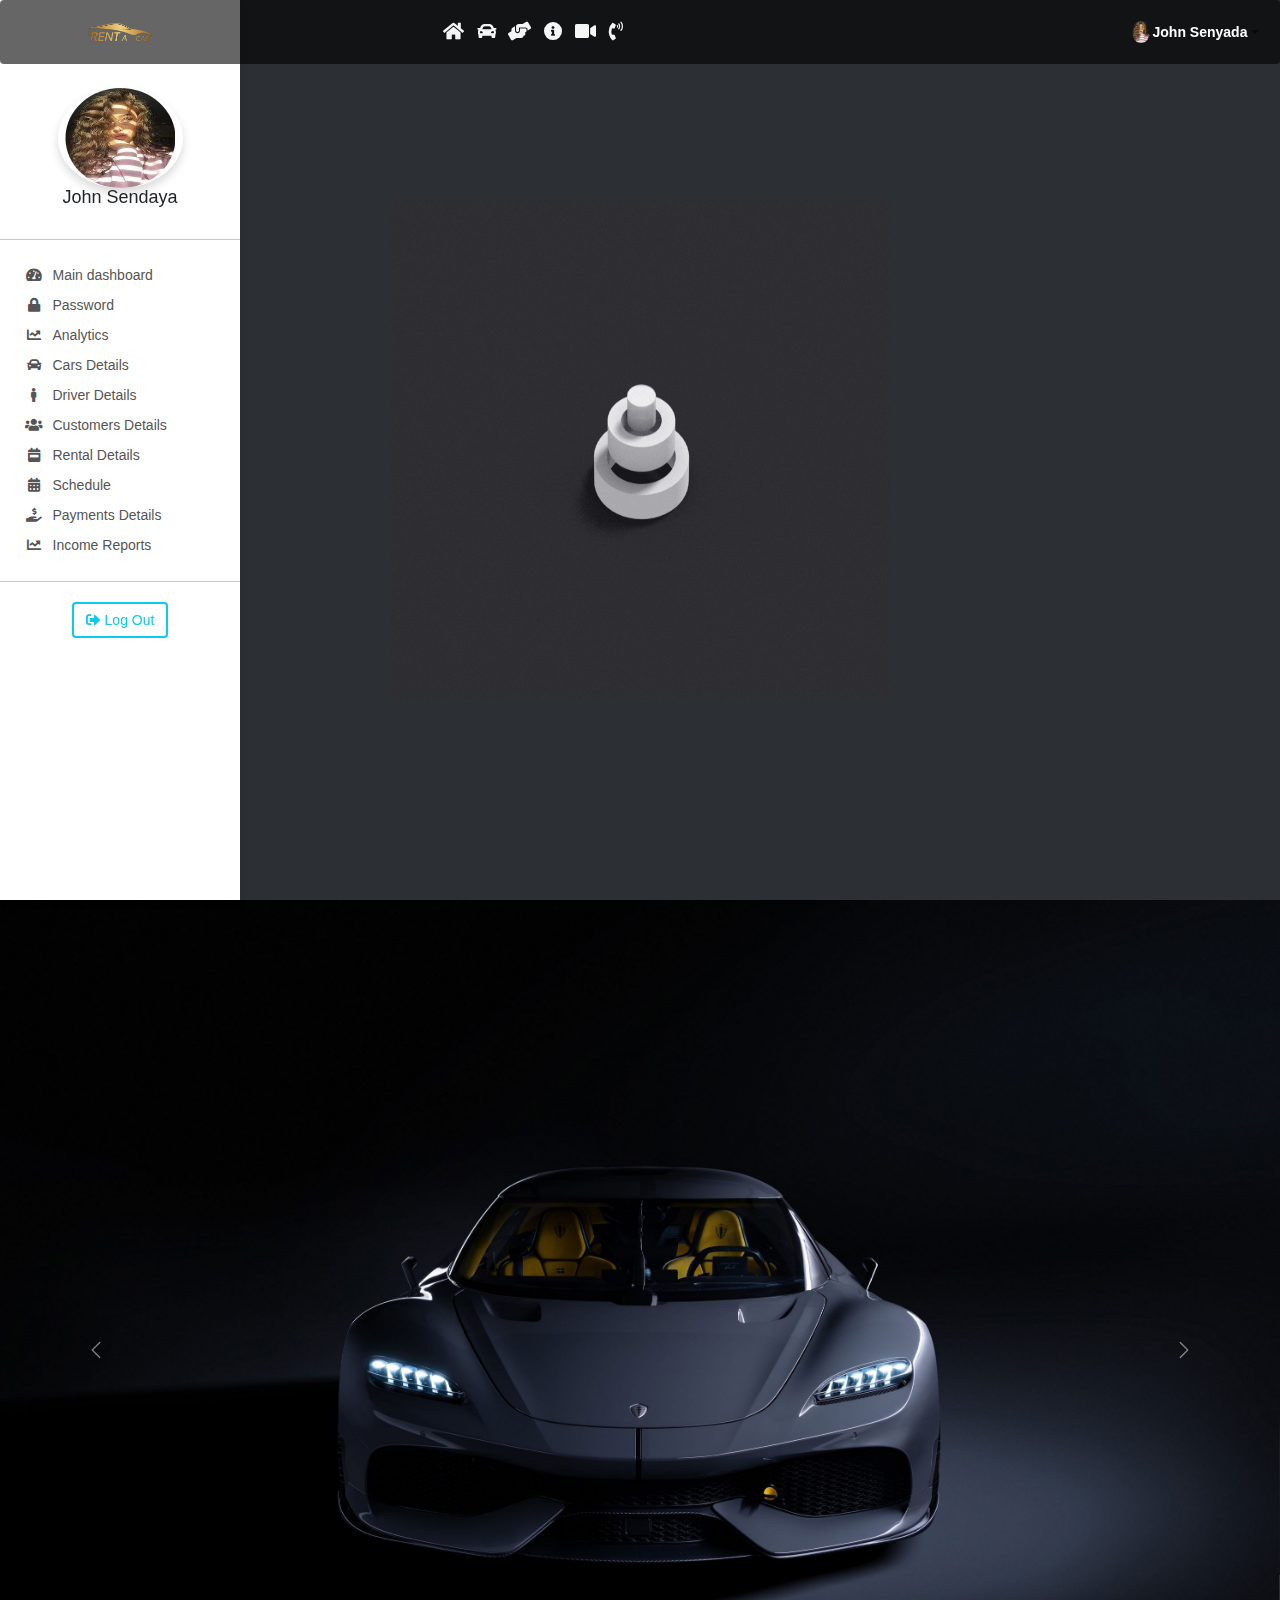
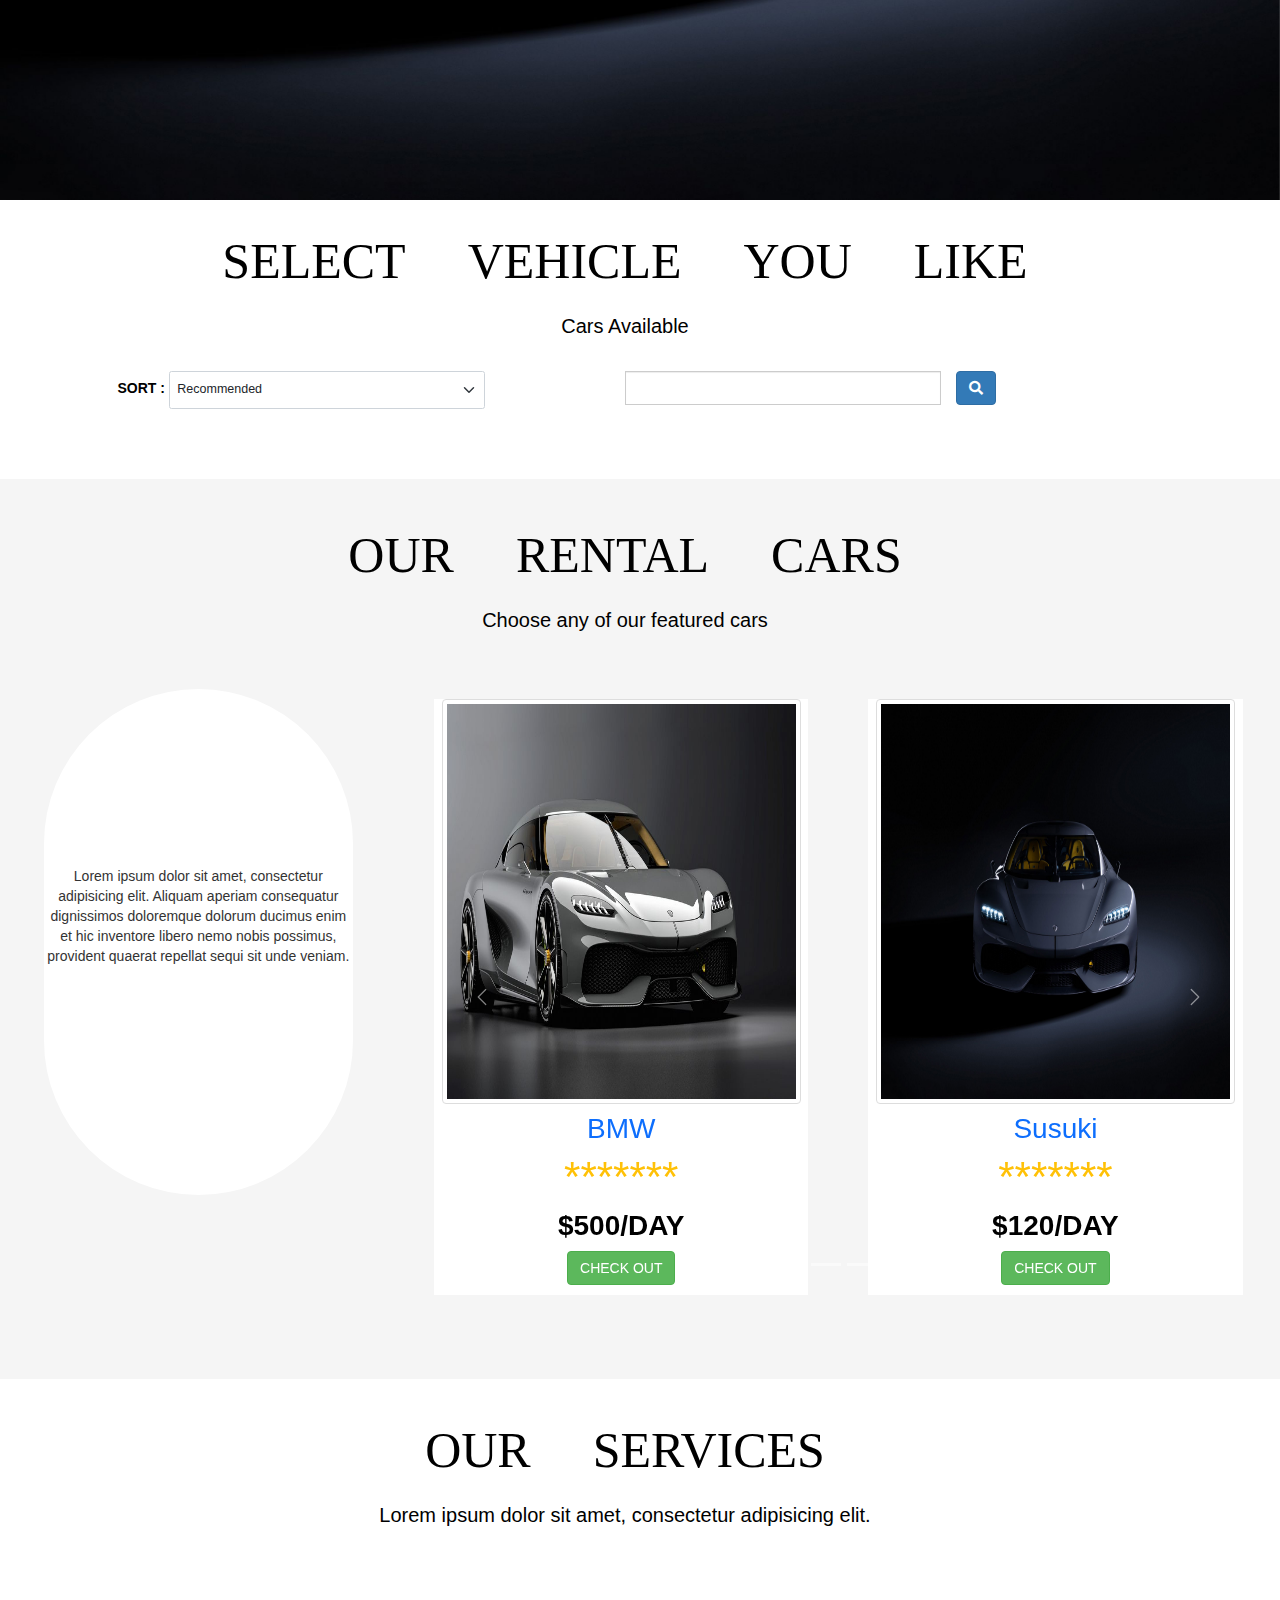
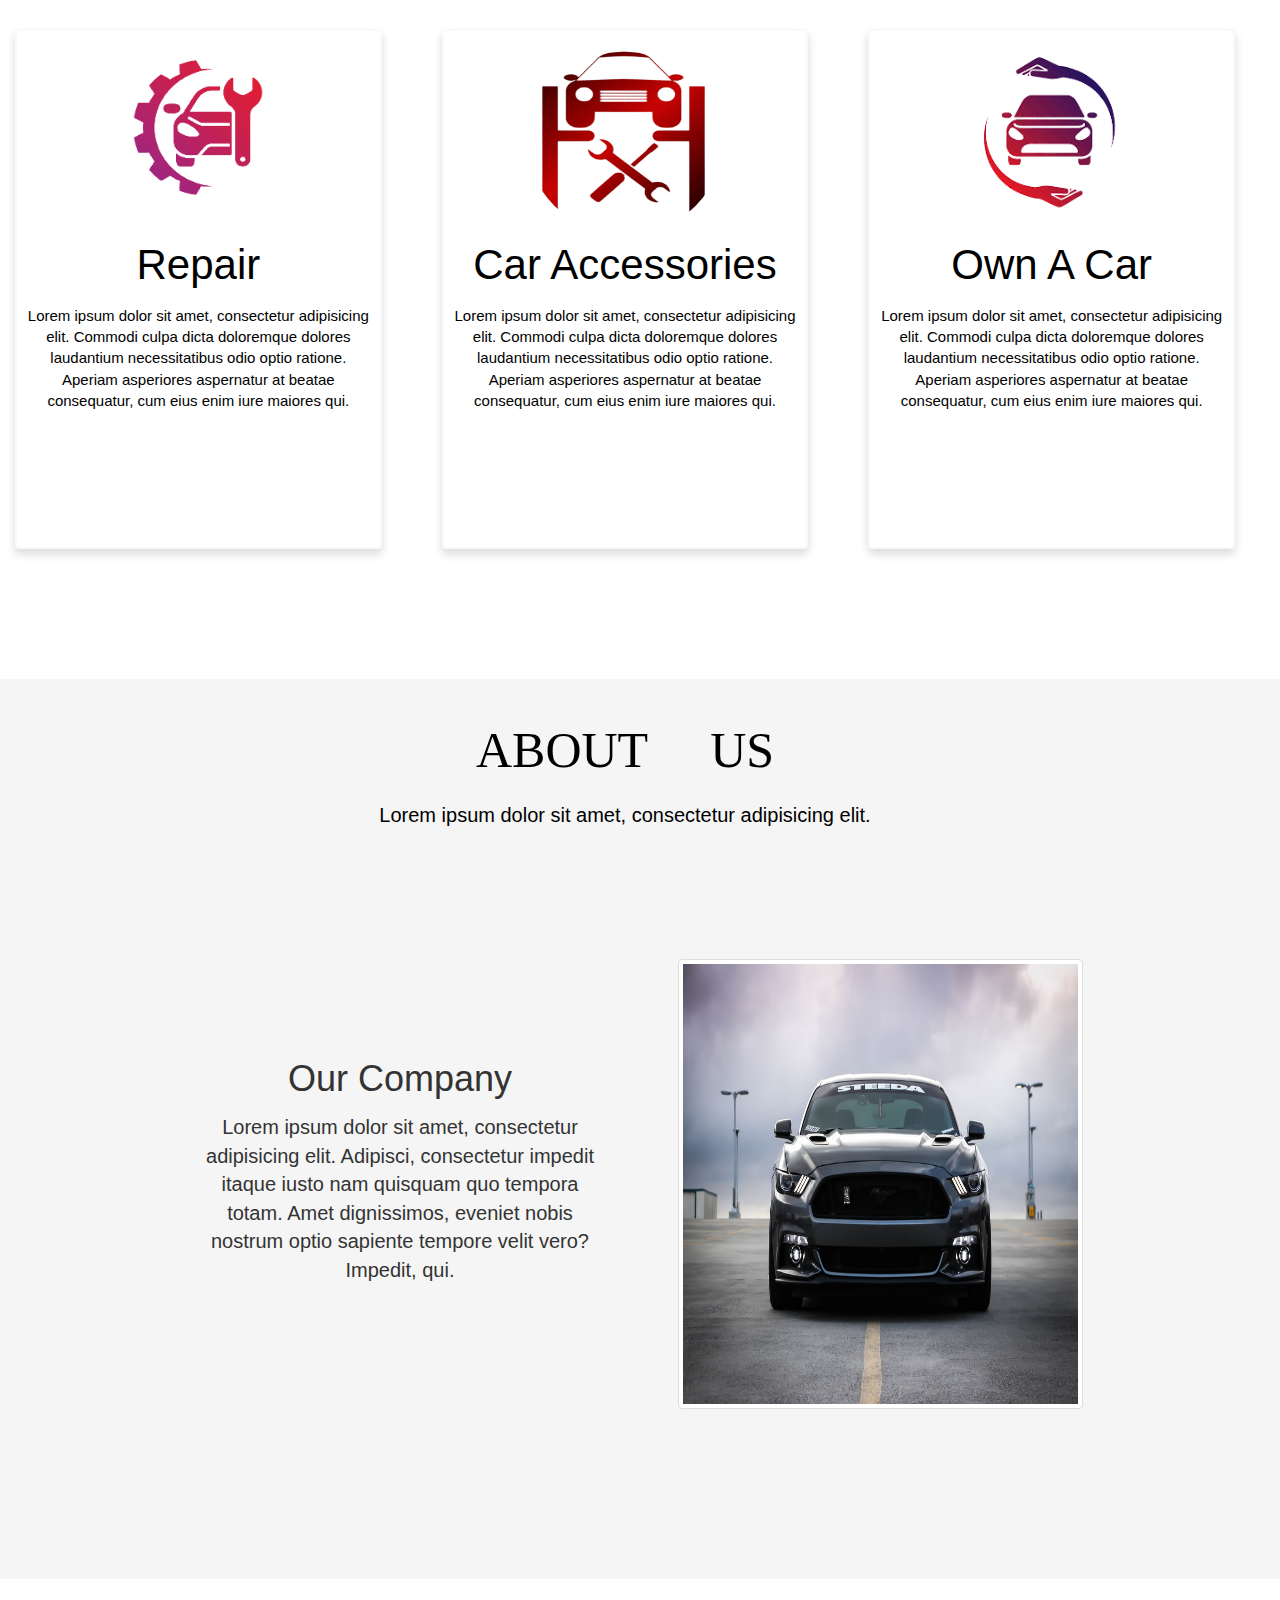
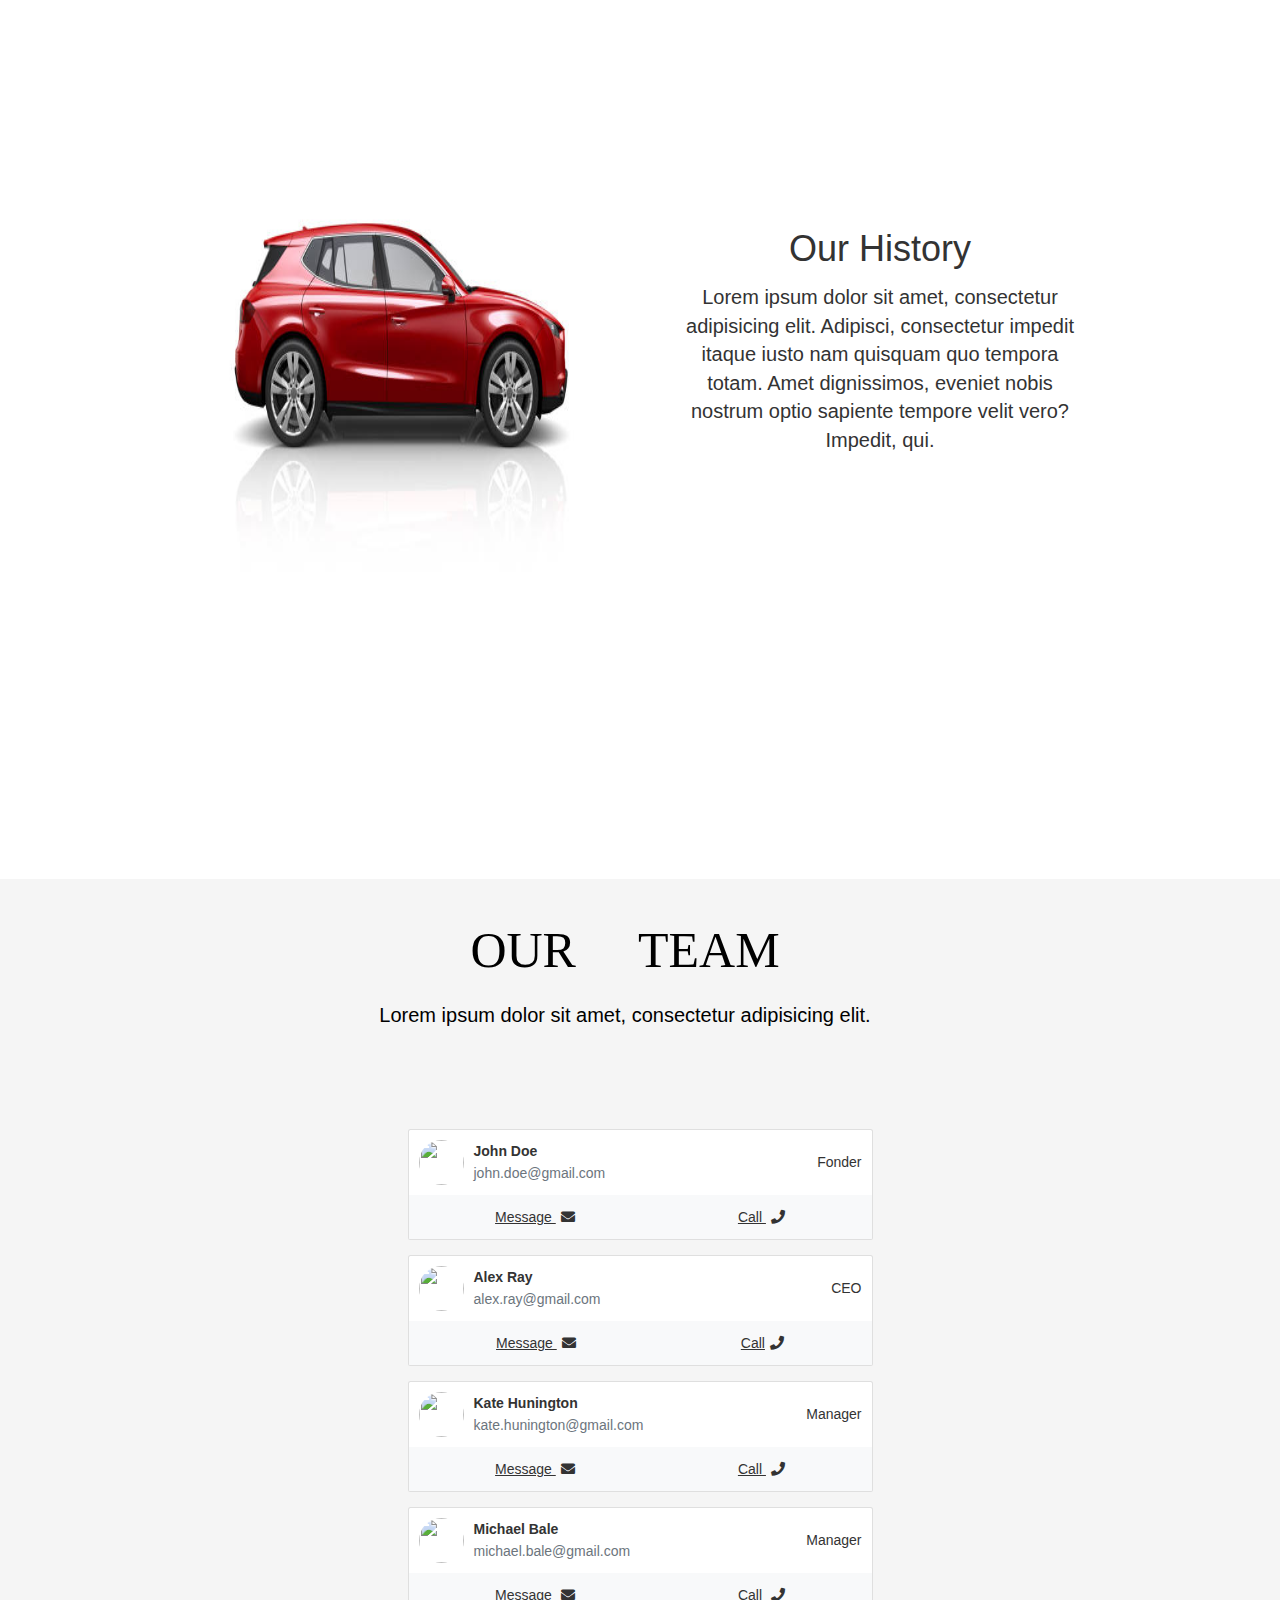
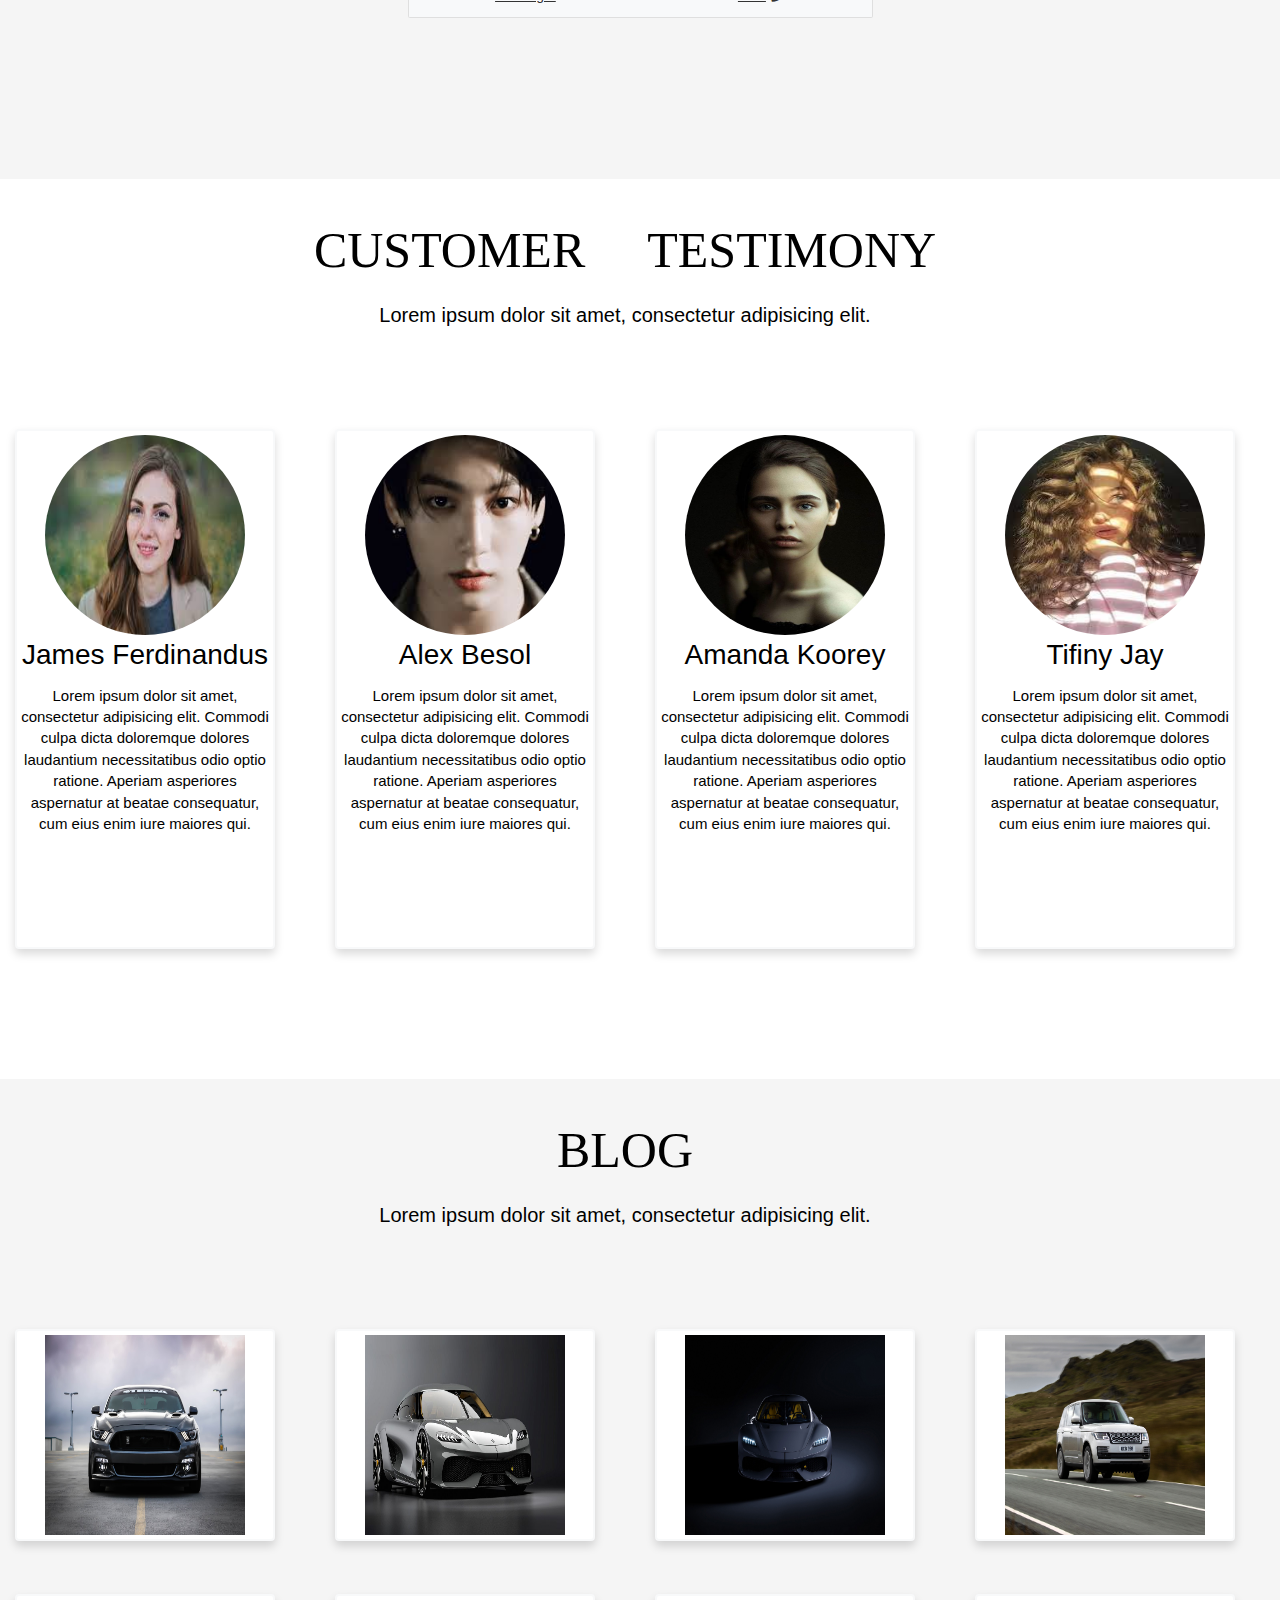
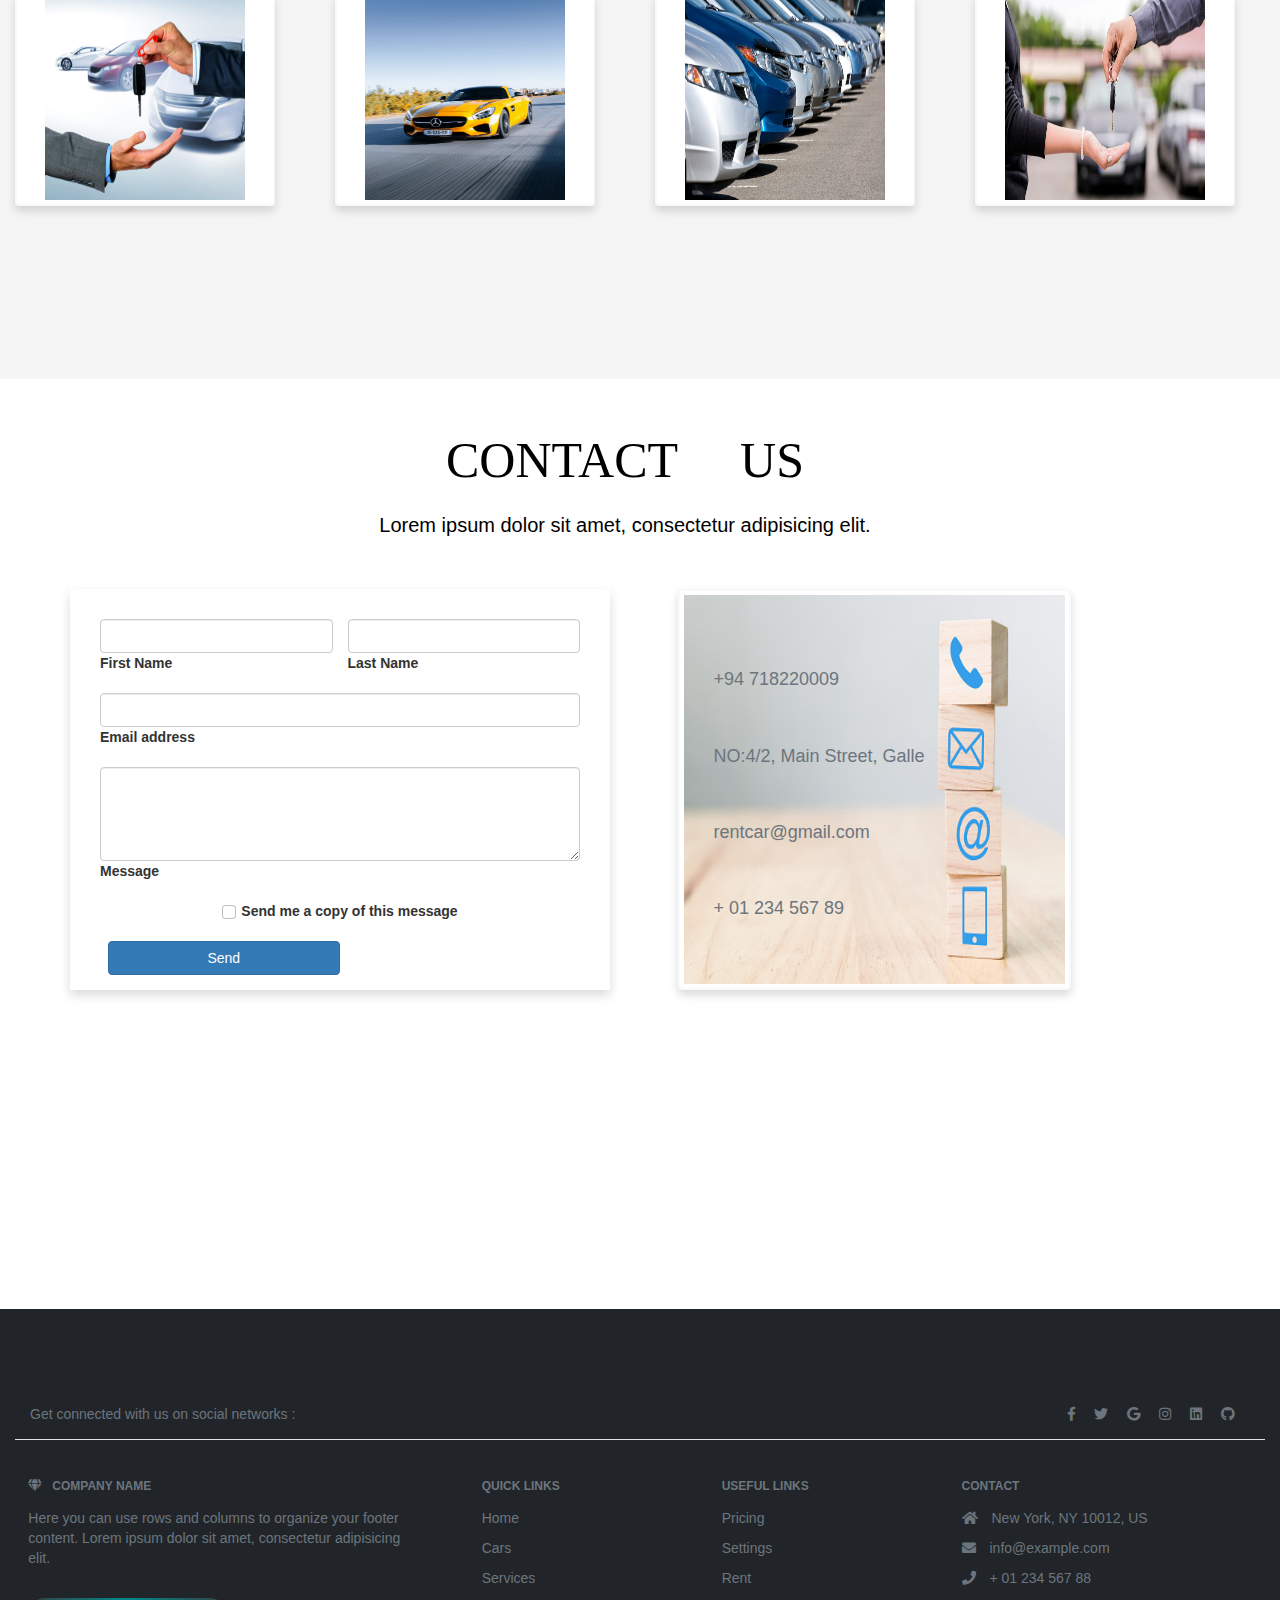
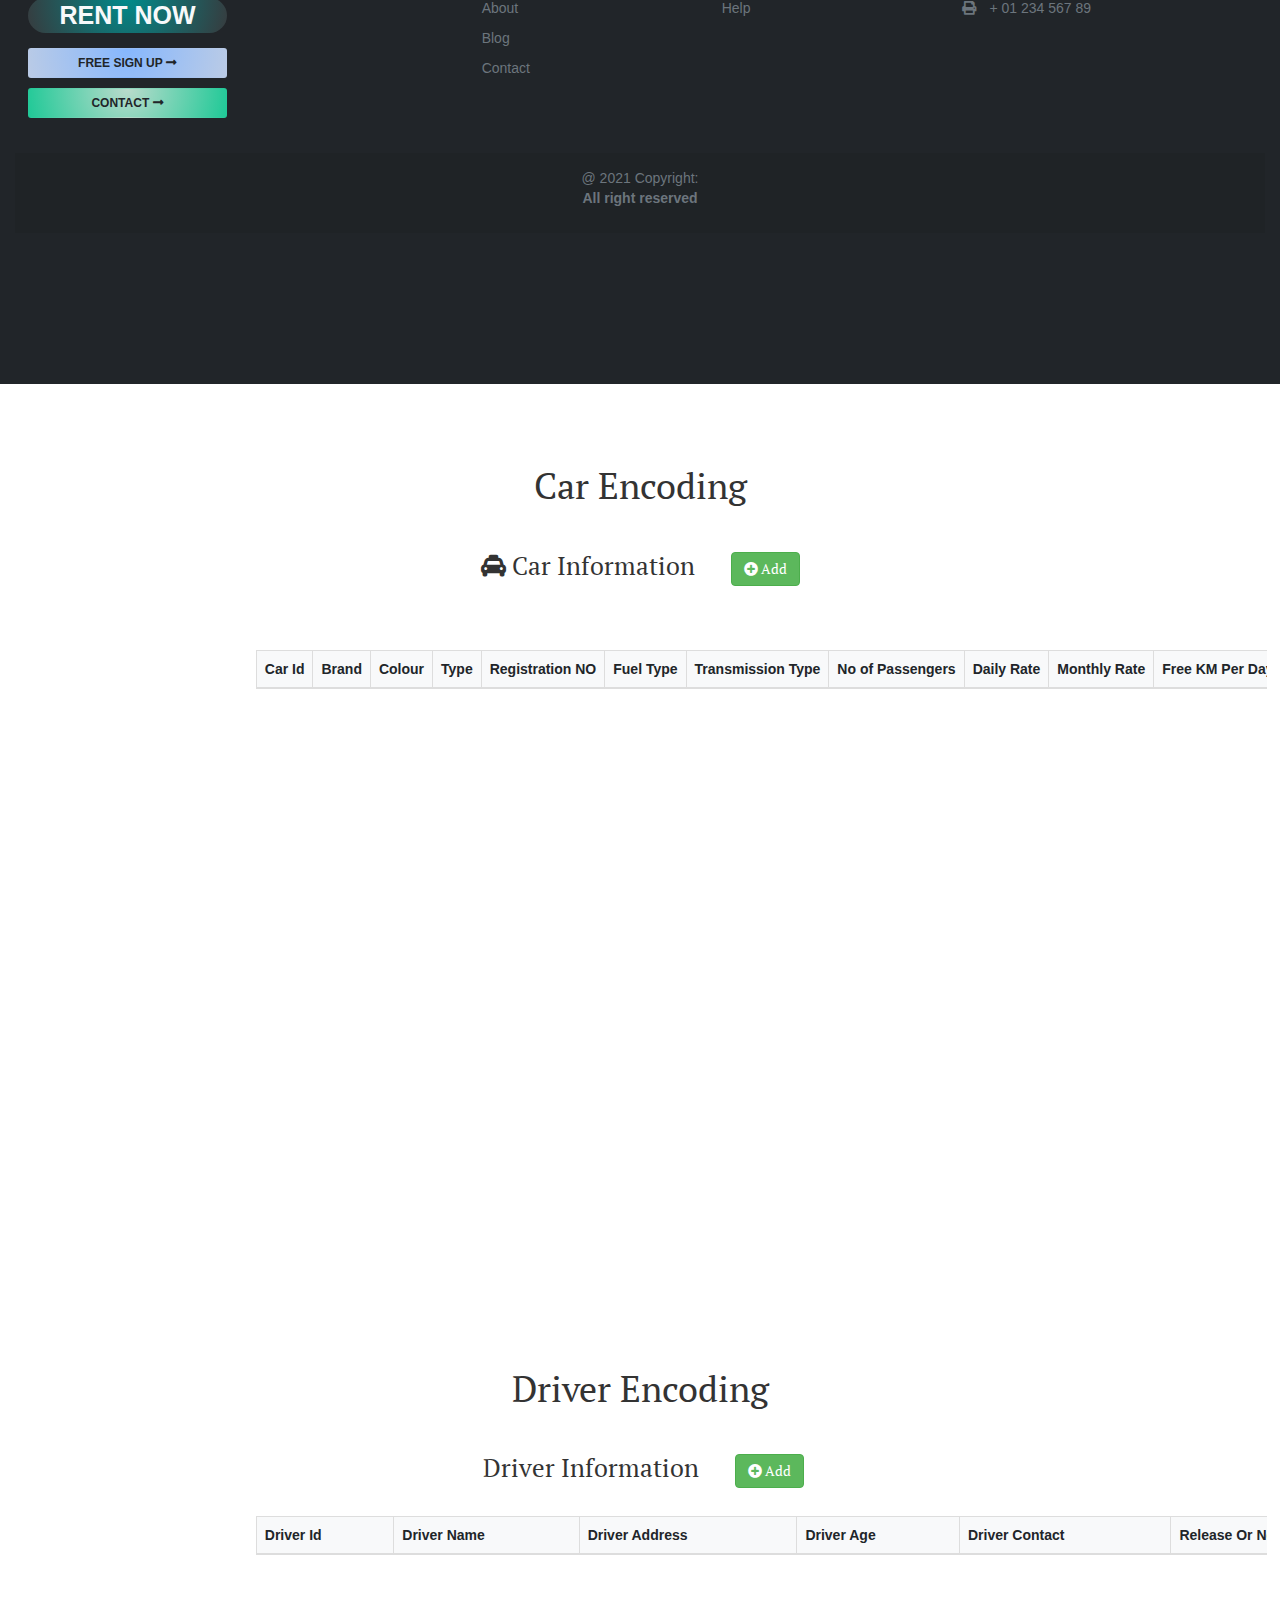
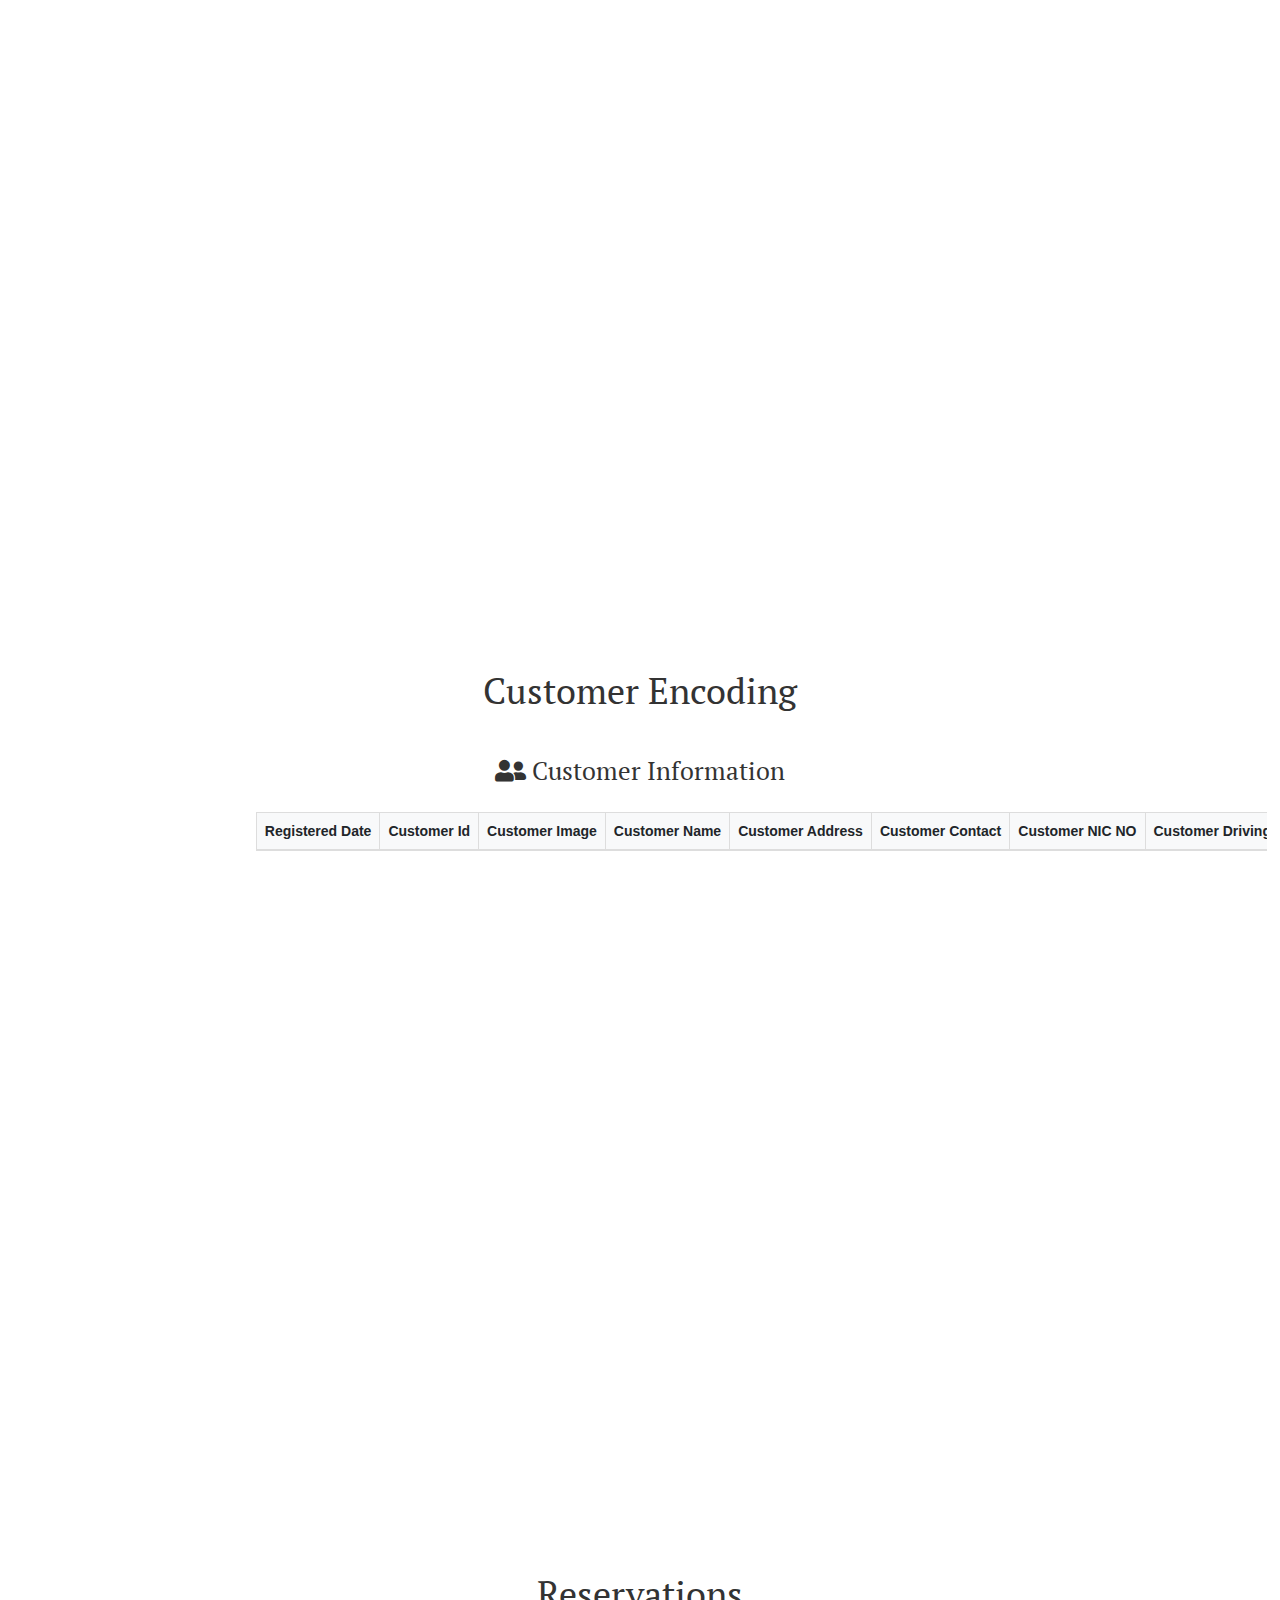
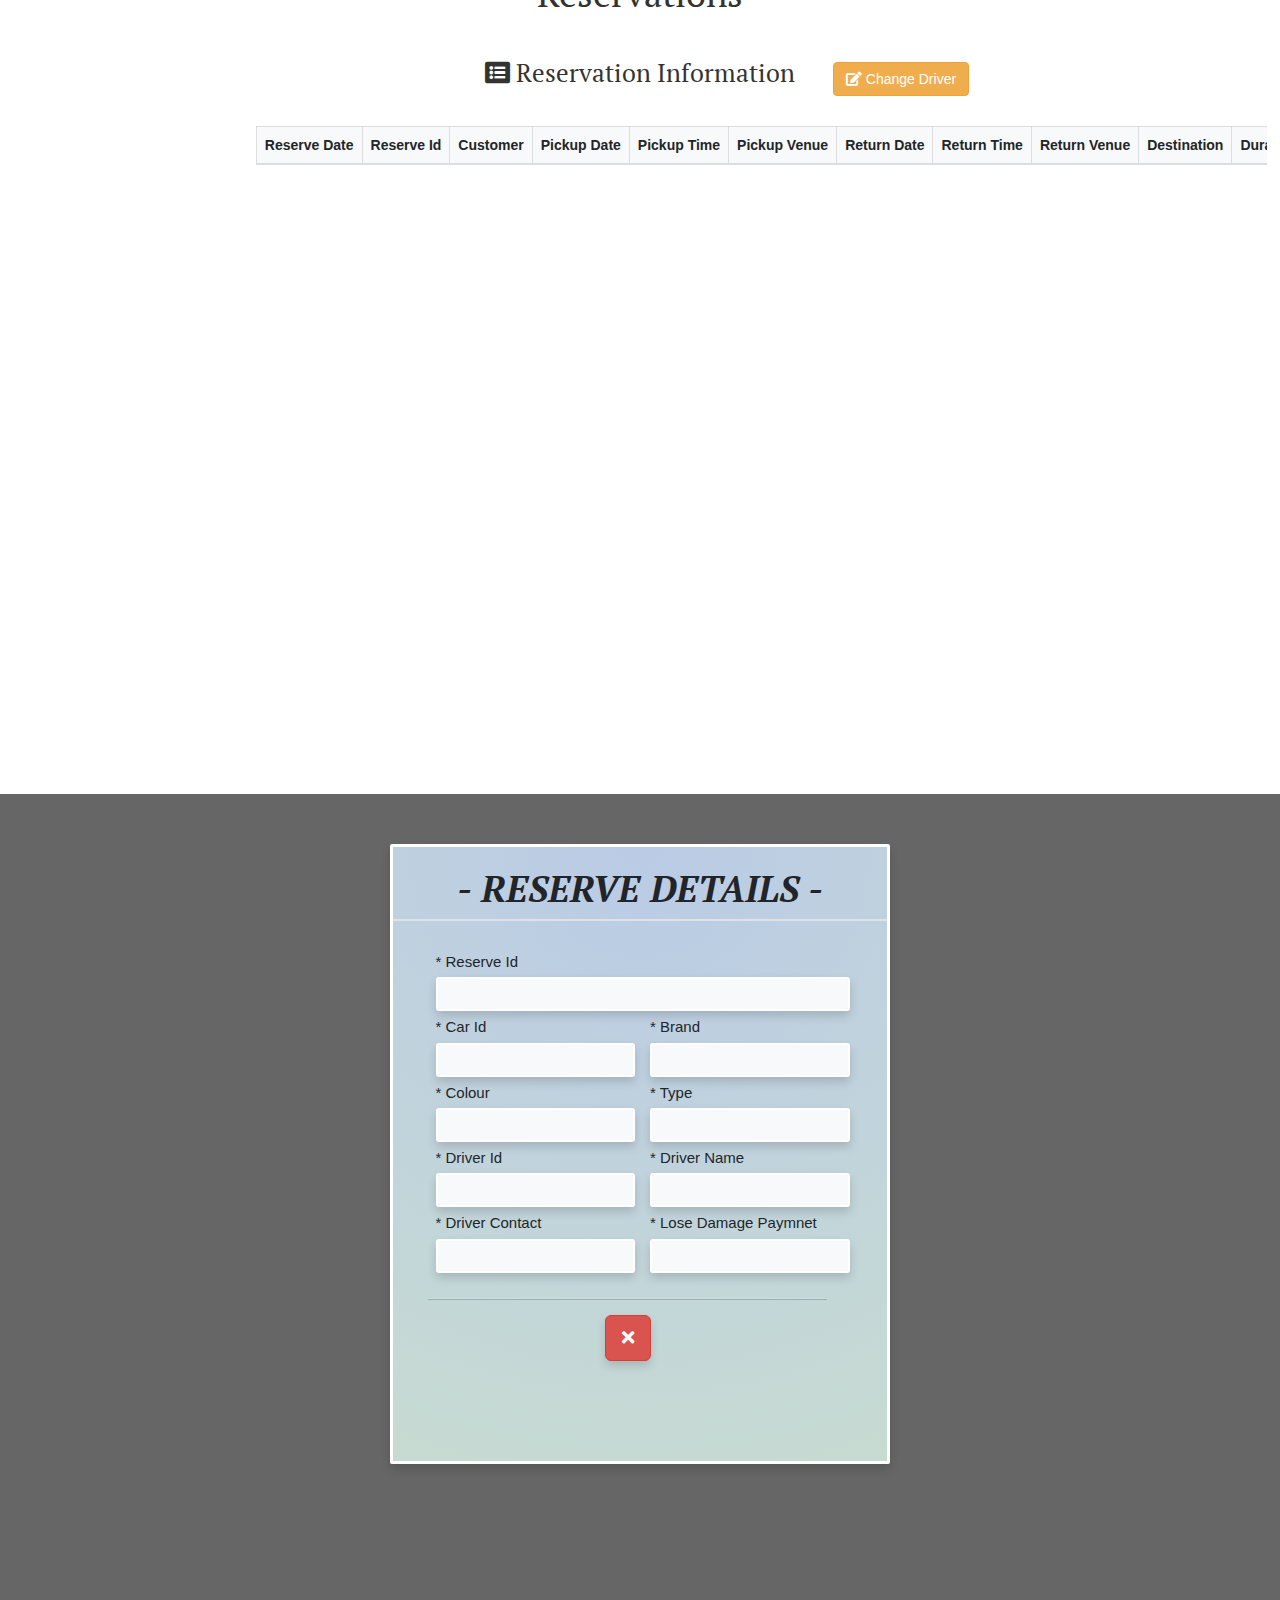
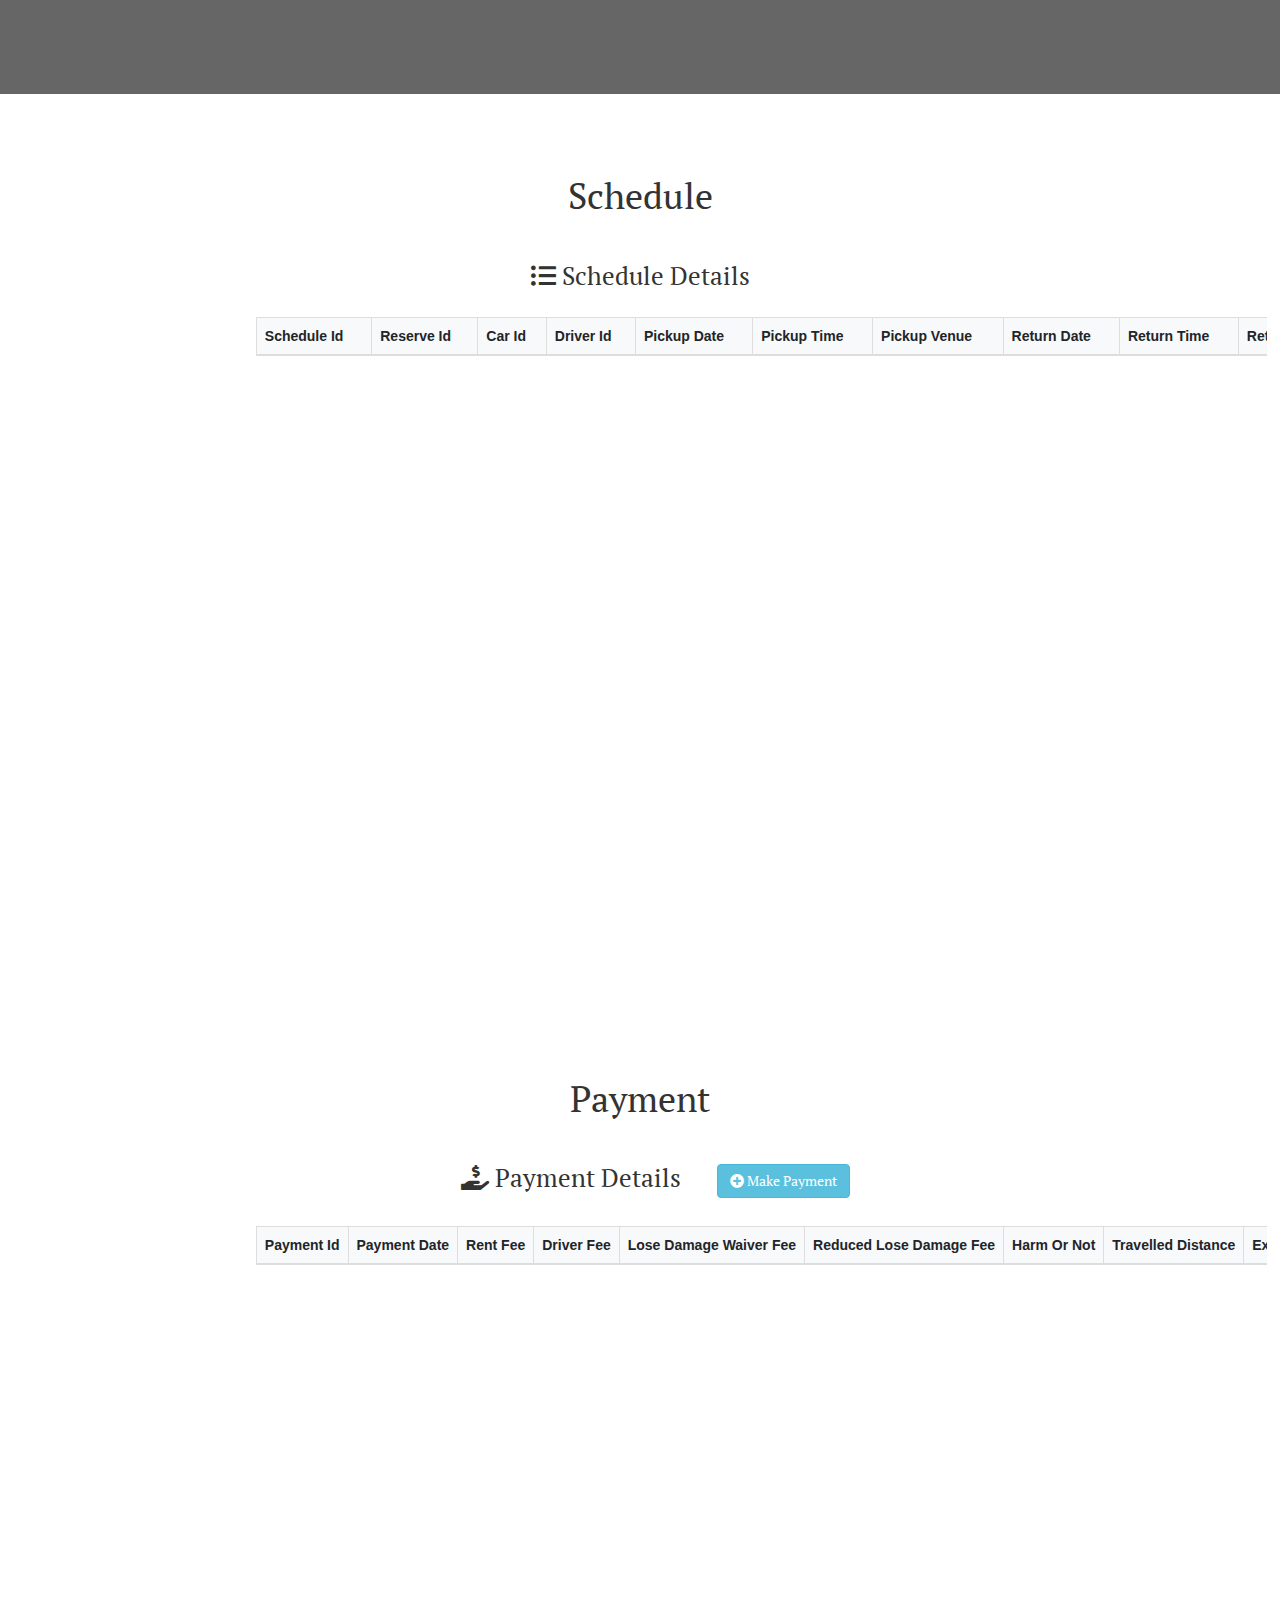
==== commit cf155d9a: "change ui in reservation" ====
--- a/web/index.html
+++ b/web/index.html
@@ -3033,7 +3033,7 @@
                     <div class="row">
                         <div class="col">
                             <div class="col">
-                                <button type="button" class="btn btn-info btn-floating ms-2 me-2 shadow w-100 mt-5">
+                                <button type="button" class="btn btn-info btn-floating ms-2 me-2 shadow w-100 mt-5" id="calculateFullIncome">
                                     <i class="fas fa-plus"></i>
                                     Calculate
                                 </button>
@@ -3697,10 +3697,10 @@
                             <h3 class="text-center text-white bg">Booking Details</h3>
                         </div>
 
-                        <div class="col ms-5 me-5 h-25"  style="background-color: #06357a">
+                        <!--<div class="col ms-5 me-5 h-25"  style="background-color: #06357a">
                             <h3 class="text-center text-white">Fill Out This Fields</h3>
                         </div>
-
+-->
                     </div>
 
                     <div class="row">
@@ -3763,7 +3763,7 @@
                             </div>
                         </div>
 
-                        <div class="col ms-5 me-5" style="background-color: #20c997">
+                        <!--<div class="col ms-5 me-5" style="background-color: #20c997">
                             <div class="row mt-4">
                                 <div class="col ms-3 me-3">
                                     <div class="form-check">
@@ -3798,7 +3798,7 @@
                                 </div>
                             </div>
 
-                        </div>
+                        </div>-->
                     </div>
 
                     <div class="row ">
@@ -3813,17 +3813,102 @@
 
                 <div class="col w-25">
                     <div class="row mb-5">
-                        <div class="col ms-5 me-5 h-25" style="background-color: #06357a">
+                        <div class="col ms-3 me-3 h-25" style="background-color: #06357a">
                             <h3 class="text-center text-white bg">Selected Cars</h3>
                         </div>
                     </div>
 
-                    <form class="ms-5 me-5 ">
+                    <form class="ms-3 me-3 ">
                         <div>
                             <table class="table align-middle mb-0 bg-white" id="tblSelectedCars">
-
+                                <thead class="bg-light">
+                                <tr>
+                                    <th>Car Image</th>
+                                    <th>Brand</th>
+                                    <th>Colour</th>
+                                    <th>Type</th>
+                                    <th>Driver</th>
+                                    <th>Driver Name</th>
+                                    <th>Driver Contact</th>
+                                    <th>Lose Damage Waiver Payment</th>
+                                    <th>Action</th>
+                                </tr>
+                                </thead>
                                 <tbody>
-
+                                <tr>
+                                    <td>
+                                        <div class="d-flex align-items-center">
+                                            <img src="assets/images/1200x-1.jpg" alt="" style="width: 50px; height: 50px" class=""/>
+                                        </div>
+                                        <h6  id="id" class="id text-black">V00-0001</h6>
+                                    </td>
+                                    <td>
+                                       Susuki
+                                    </td>
+                                    <td>
+                                        Red
+                                    </td>
+                                    <td>
+                                        Manual
+                                    </td>
+                                    <td>
+                                        <div class="form-check">
+                                            <input class="form-check-input" type="checkbox" value="" id="checkDriverIfWant" />
+                                            <label class="form-check-label fs-4" for="checkDriverIfWant">If you want a driver please click</label>
+                                        </div>
+                                    </td>
+                                    <td>
+                                        Amal
+                                    </td>
+                                    <td>
+                                        078-7991075
+                                    </td>
+                                    <td>
+                                        1000.00
+                                    </td>
+                                    <td>
+                                        <button type="button" class="btn btn-danger btn-sm px-3" data-ripple-color="dark">
+                                            <i class="fas fa-times"></i>
+                                        </button>
+                                    </td>
+                                </tr>
+                                <tr>
+                                    <td>
+                                        <div class="d-flex align-items-center">
+                                            <img src="assets/images/1200x-1.jpg" alt="" style="width: 50px; height: 50px" class=""/>
+                                        </div>
+                                        <h6  id="id" class="id text-black">V00-0001</h6>
+                                    </td>
+                                    <td>
+                                        Susuki
+                                    </td>
+                                    <td>
+                                        Red
+                                    </td>
+                                    <td>
+                                        Manual
+                                    </td>
+                                    <td>
+                                        <div class="form-check">
+                                            <input class="form-check-input" type="checkbox" value="" id="checkDriverIfWant" />
+                                            <label class="form-check-label fs-4" for="checkDriverIfWant">If you want a driver please click</label>
+                                        </div>
+                                    </td>
+                                    <td>
+                                        Amal
+                                    </td>
+                                    <td>
+                                        078-7991075
+                                    </td>
+                                    <td>
+                                        1000.00
+                                    </td>
+                                    <td>
+                                        <button type="button" class="btn btn-danger btn-sm px-3" data-ripple-color="dark">
+                                            <i class="fas fa-times"></i>
+                                        </button>
+                                    </td>
+                                </tr>
                                 </tbody>
                             </table>
 
@@ -3840,7 +3925,7 @@
 <script src="assets/jquery/jquery-3.6.0.min.js"></script>
 <script src="assets/bootstrap/js/bootstrap.min.js"></script>
 
-<script src="controllers/DashBoardController.js"></script>
+<!--<script src="controllers/DashBoardController.js"></script>-->
 <script src="controllers/AdminController.js"></script>
 <script src="controllers/HomeController.js"></script>
 <script src="controllers/RegisterController.js"></script>
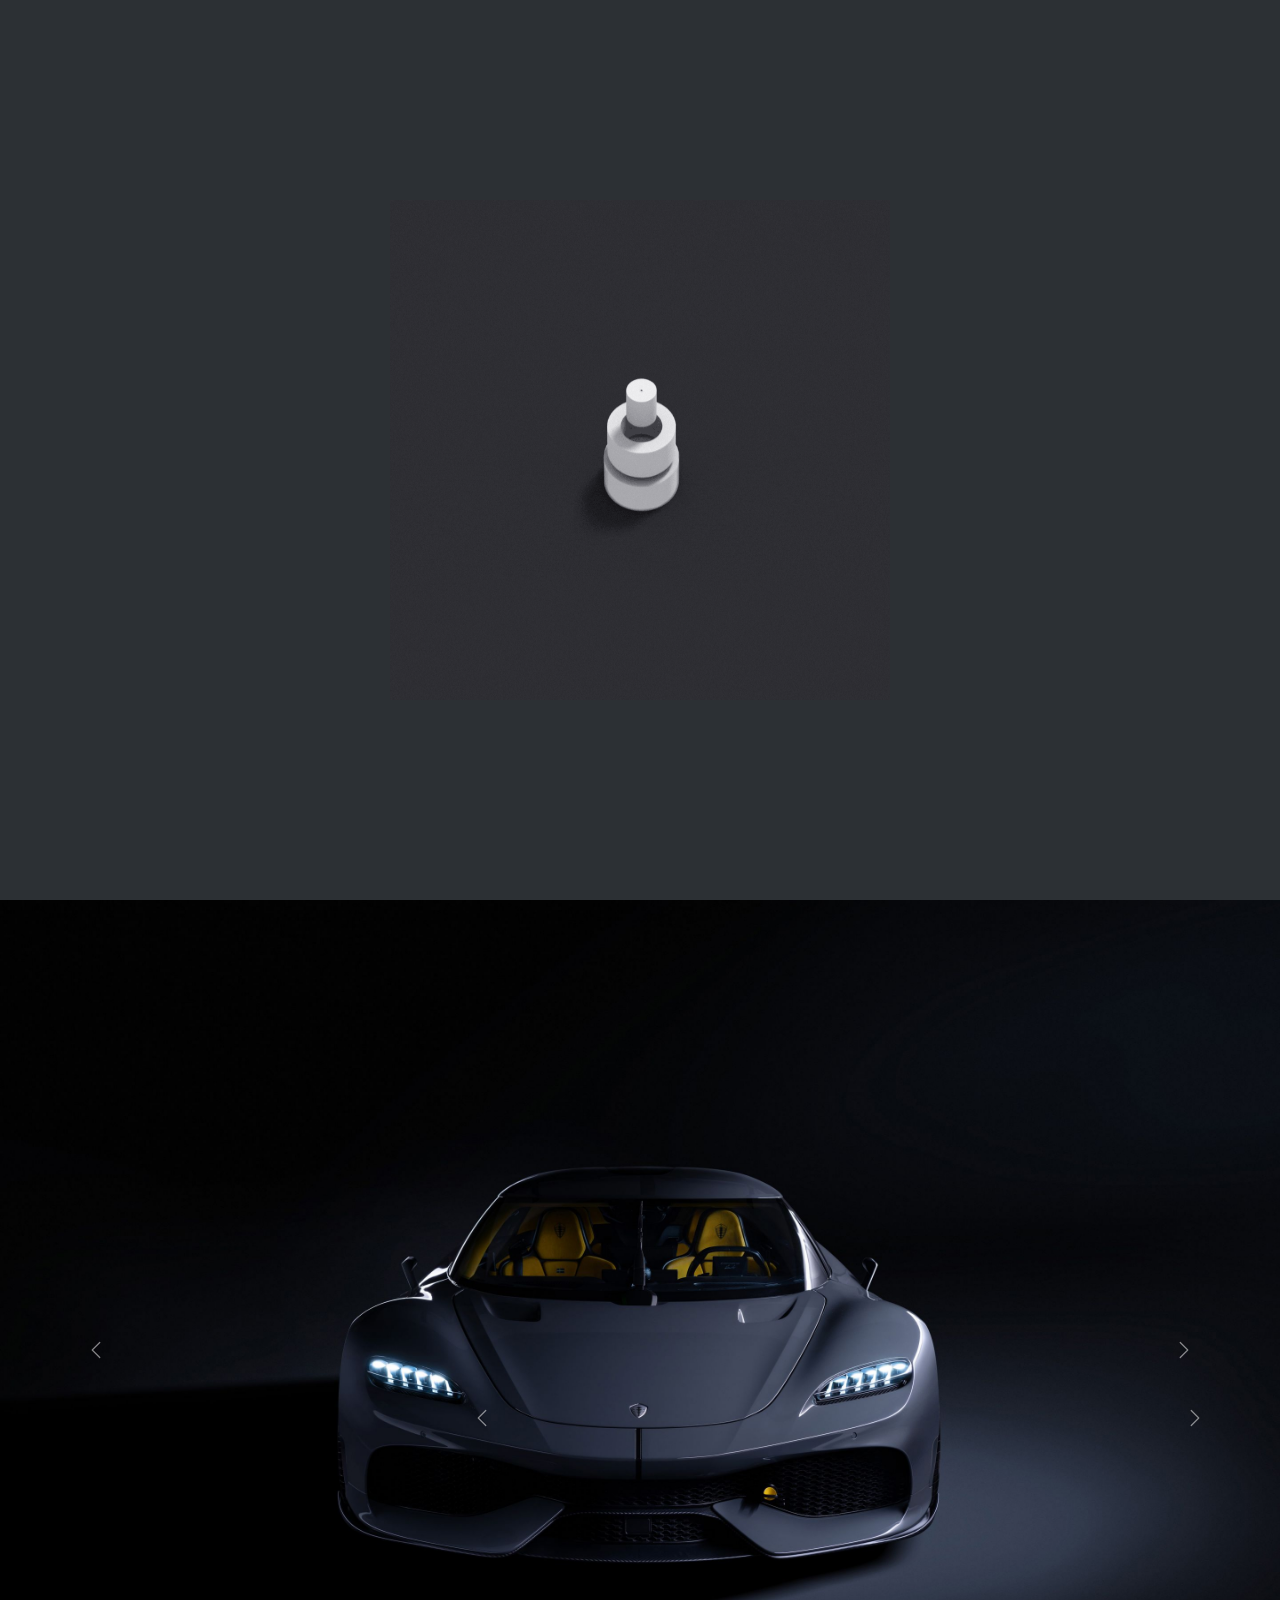
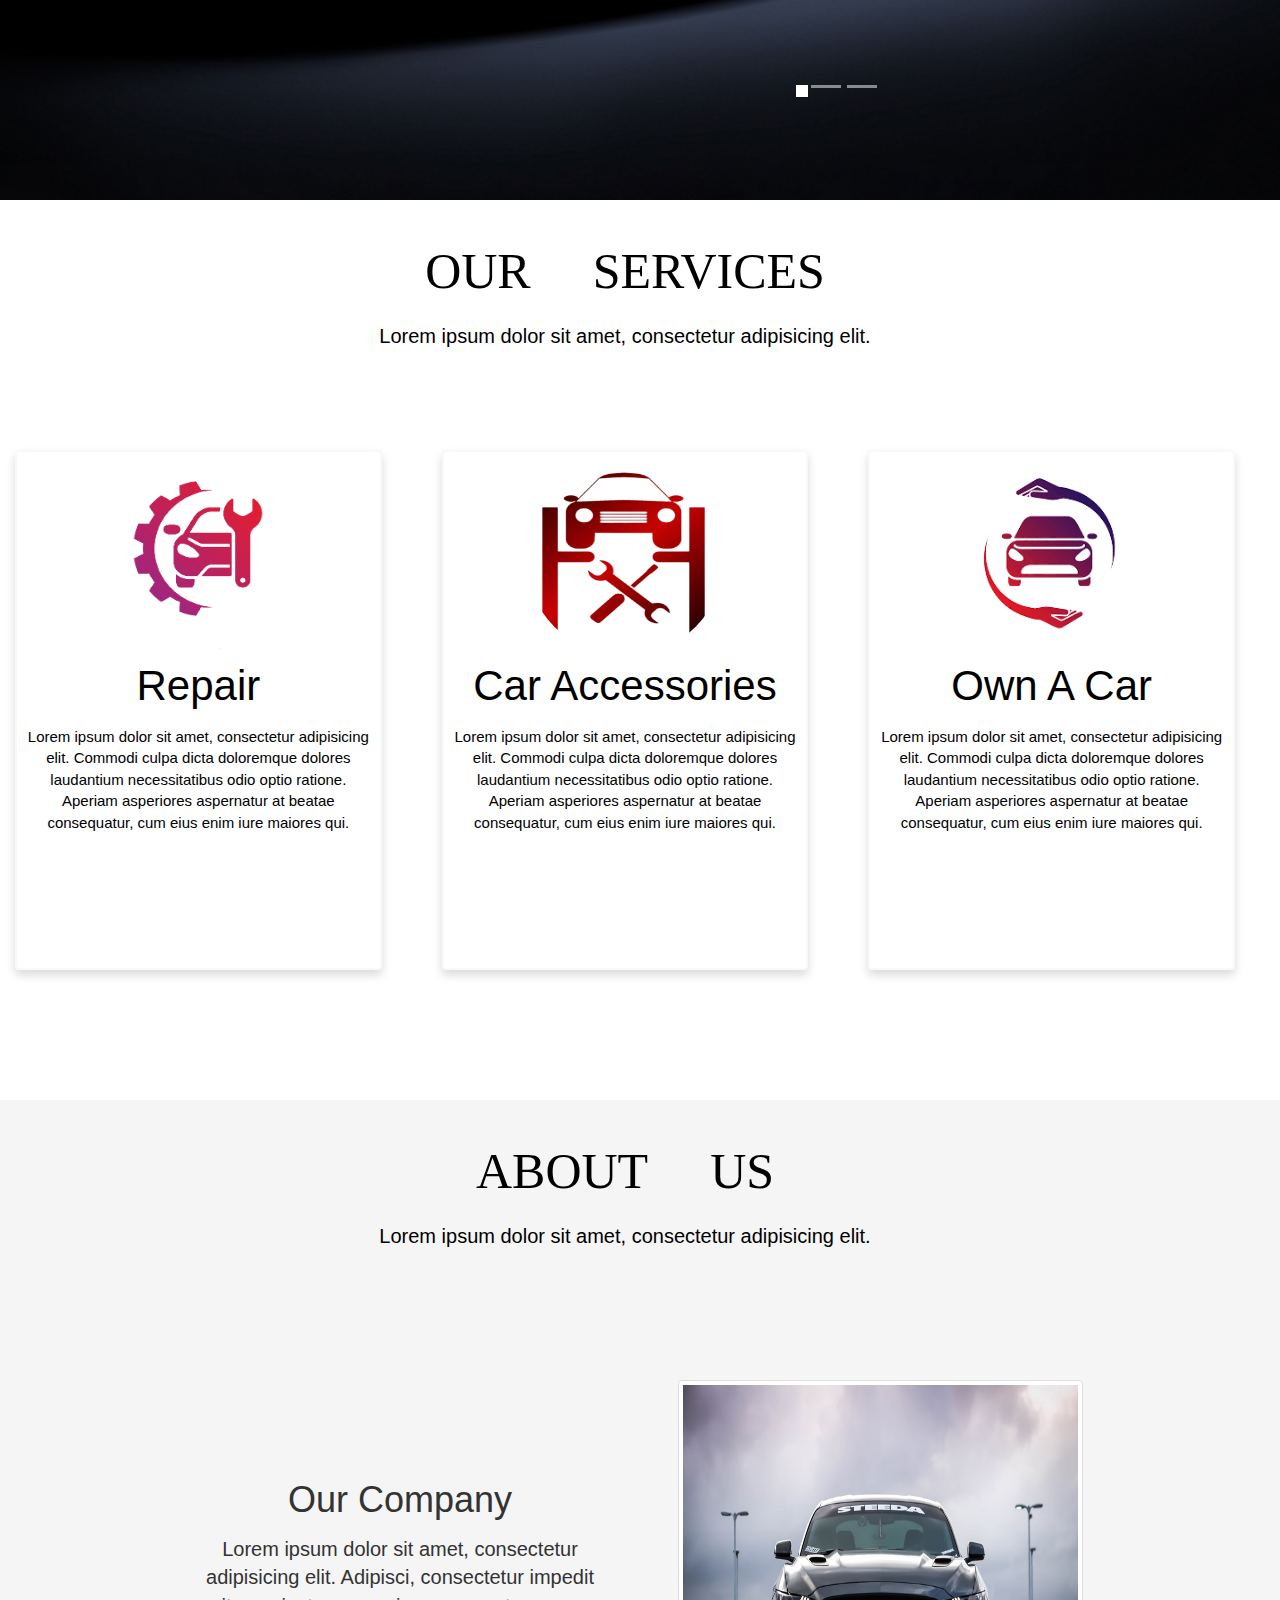
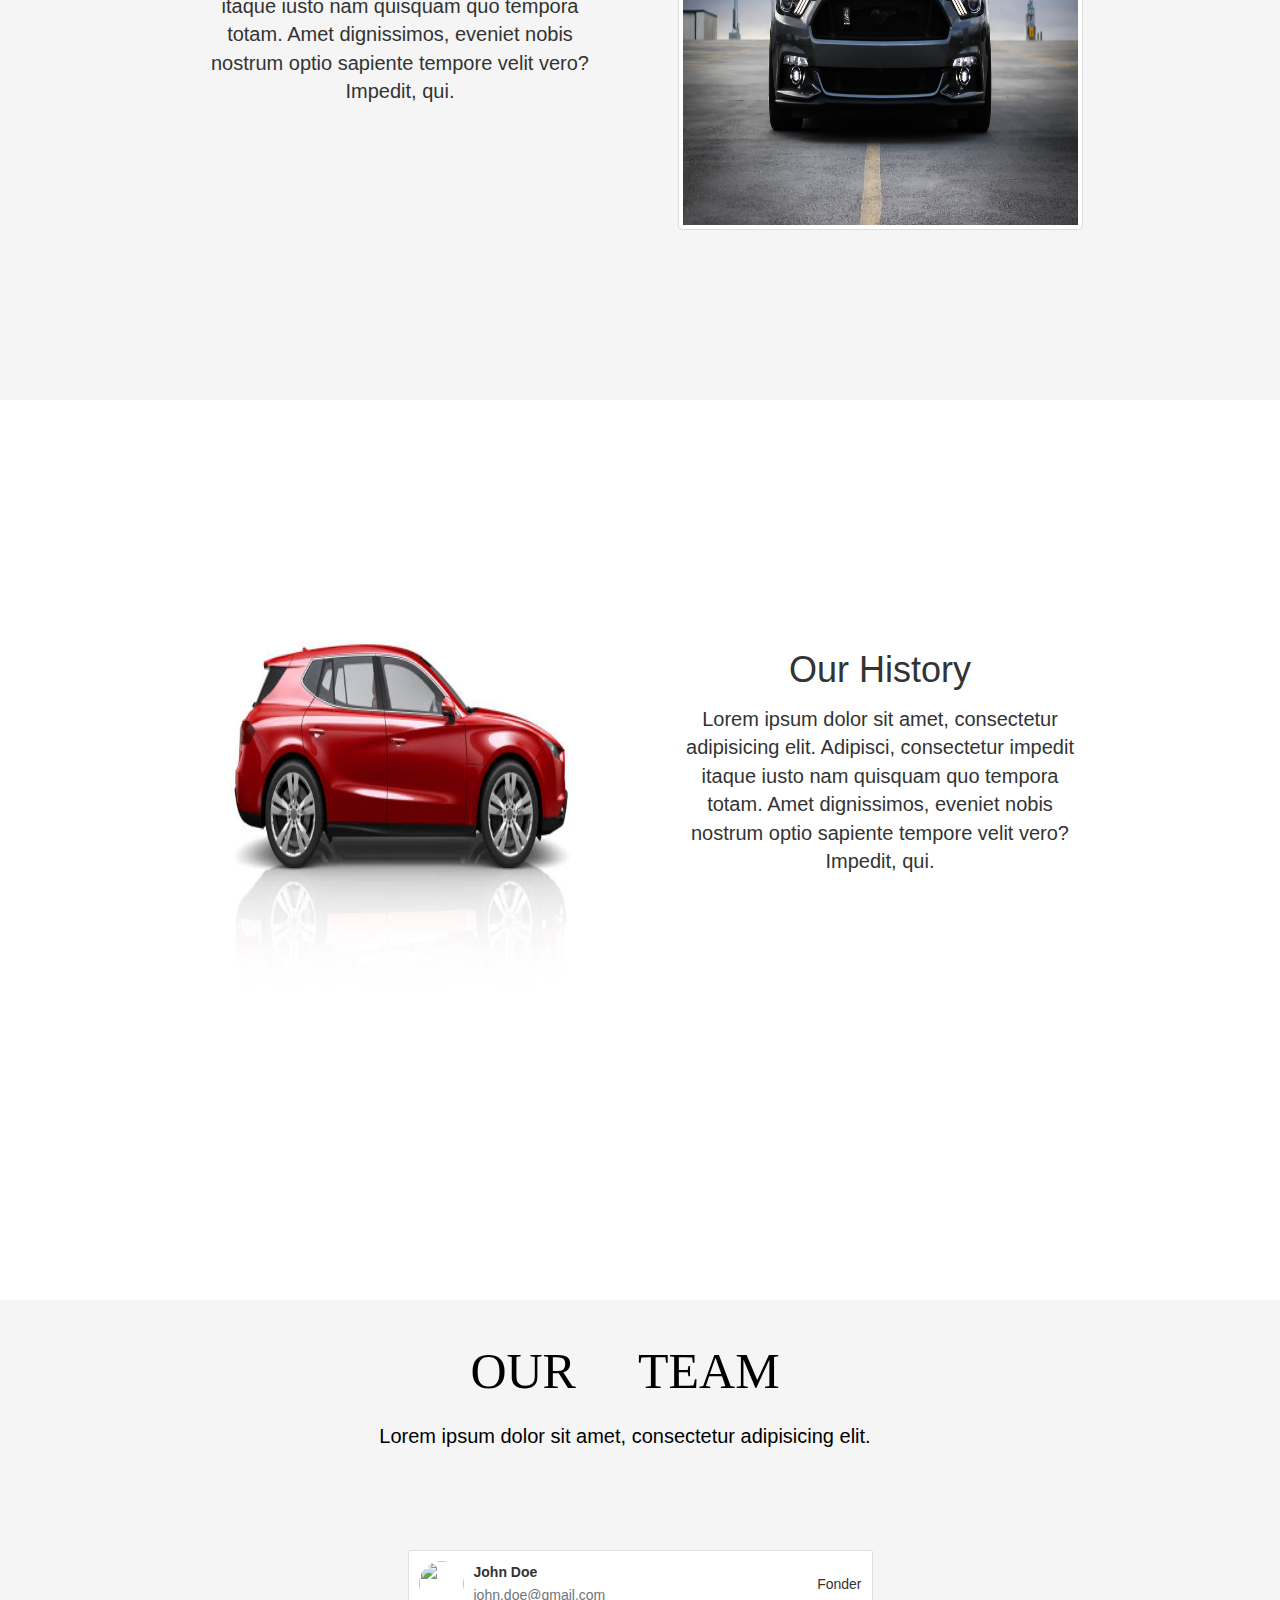
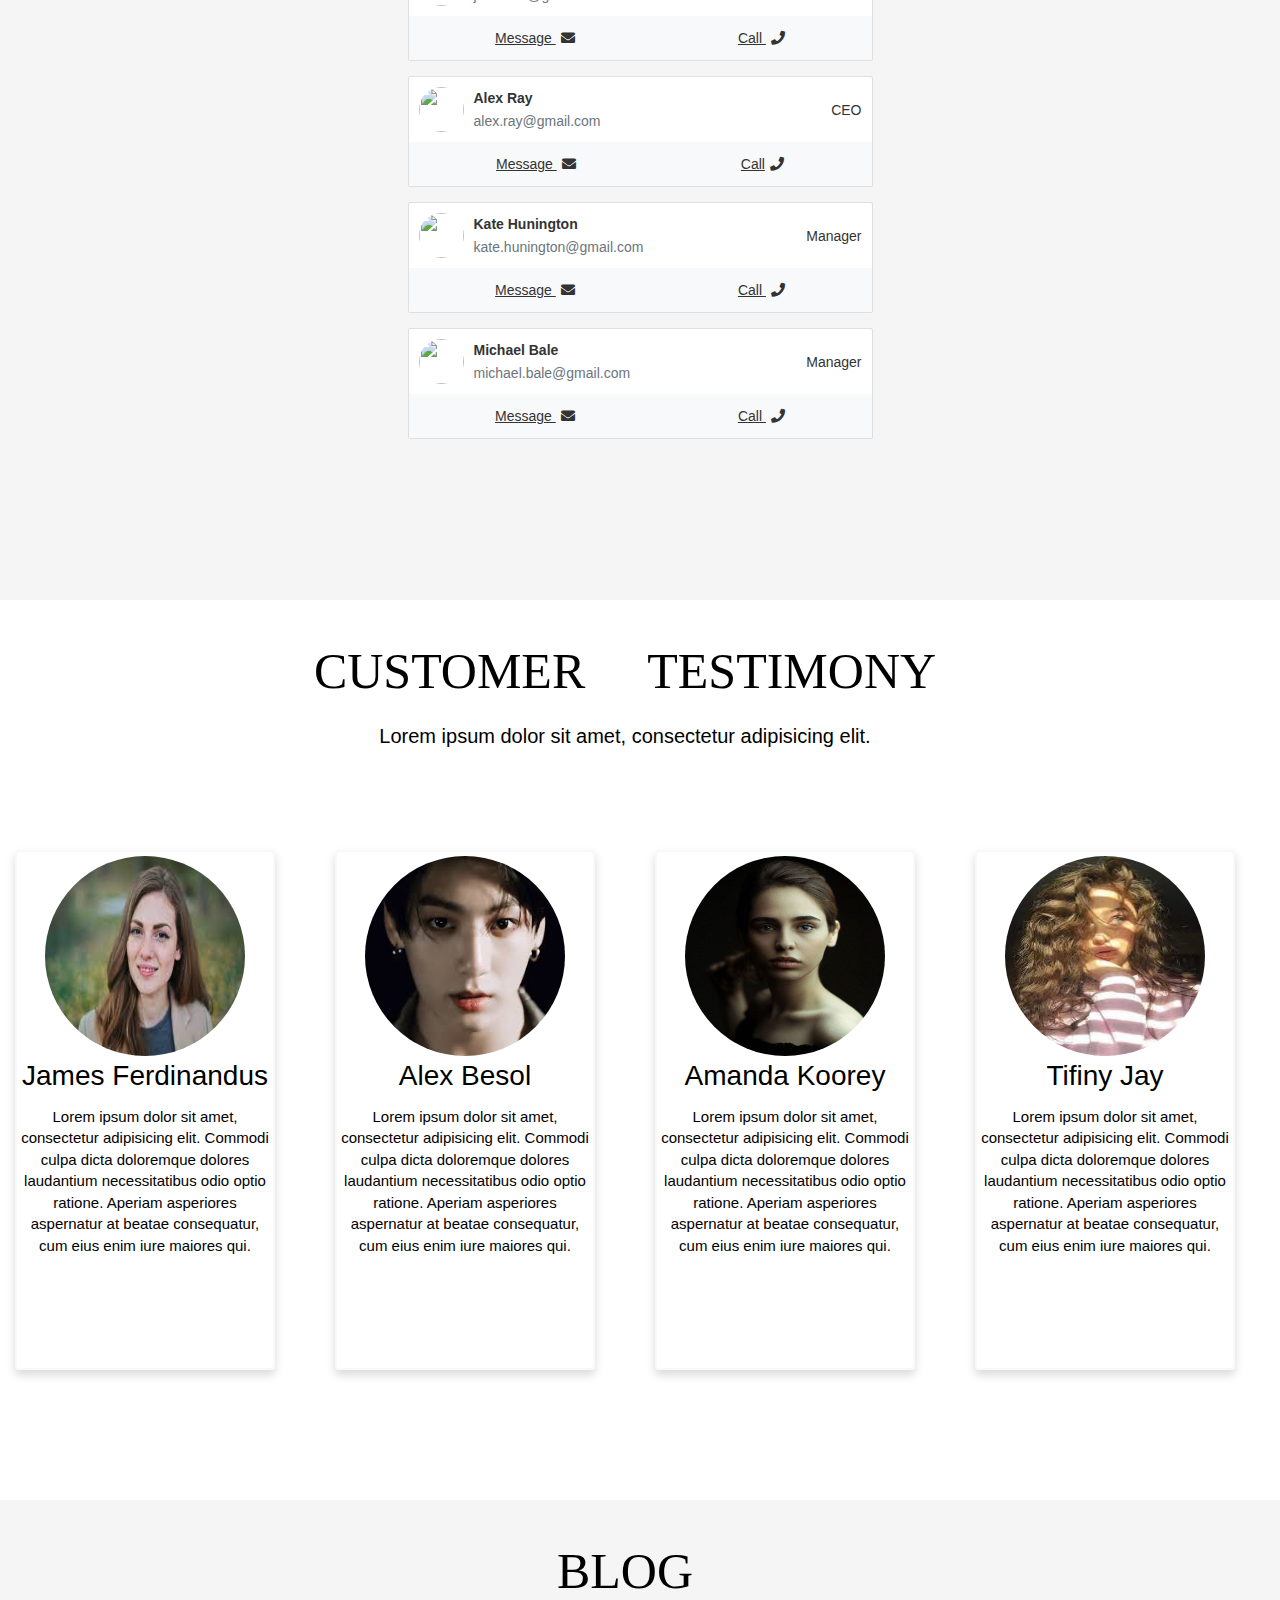
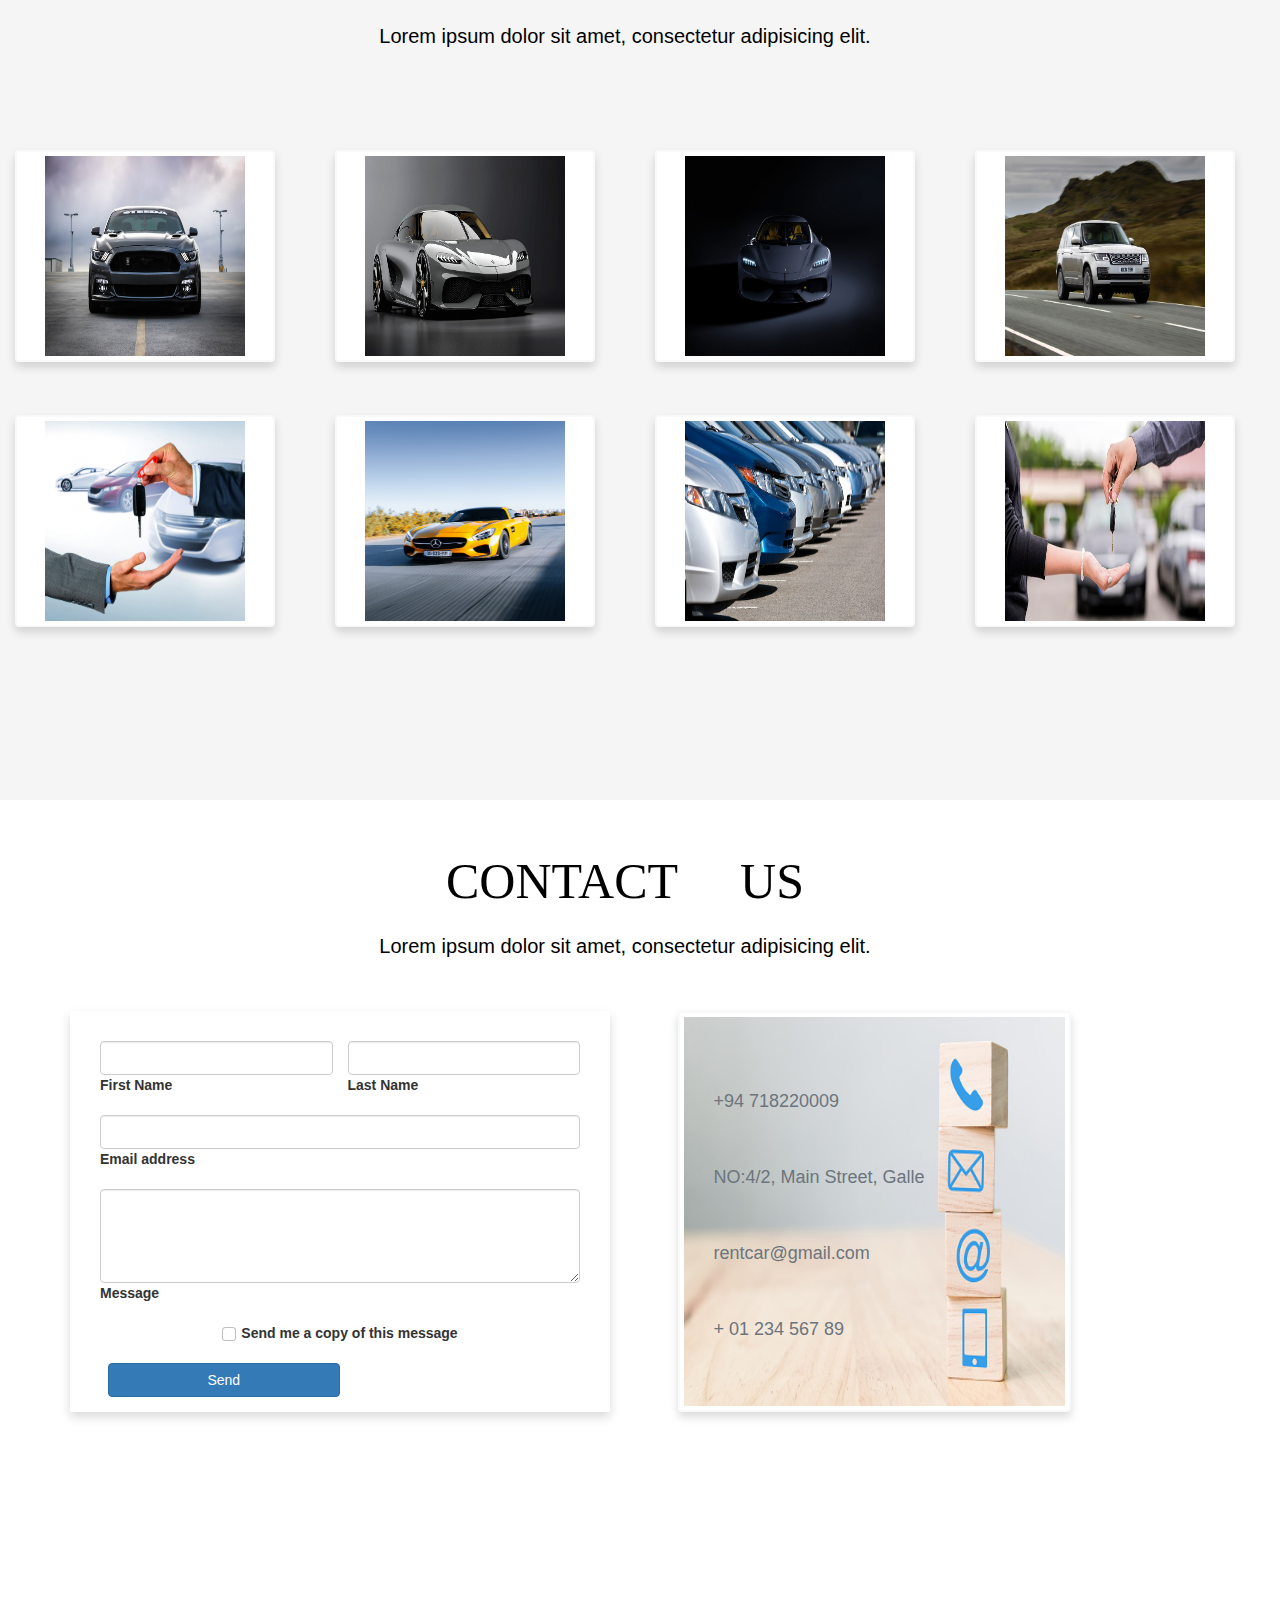
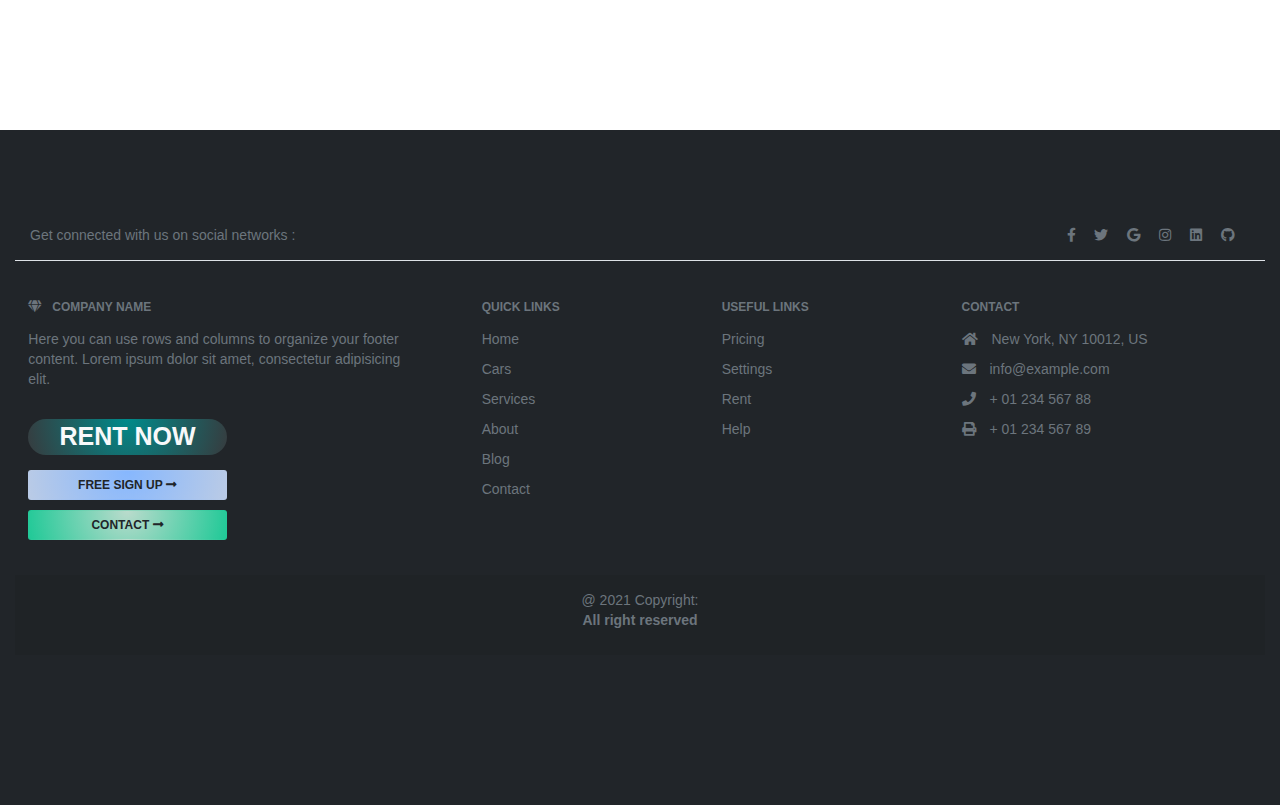
==== commit 97766030: "load seleted cars" ====
--- a/web/index.html
+++ b/web/index.html
@@ -685,600 +685,6 @@
         <!--all cars-->
         <div class="center-block" style="width: 80%; position: relative;top: -10%">
 
-            <!-- <div class="row h-100 mb-3">
-
-                 <div class="col center-block bg-white me-3 ms-3 thumbnail shadow" style="height: 100%;">
-
-                     <div class="bg-info w-100" style="height: 10%;position: relative;">
-                         <p class="text-white text-center fa-2x">Susuki</p>
-                     </div>
-
-                     <img src="assets/images/1200x-1.jpg" alt="" class="img-responsive img-thumbnail shadow w-100 h-25">
-
-                     <h3 class="text-center" id="availableOrNotLabel1" style="color: #51585e">Available</h3>
-
-                     <hr class="divider-horizontal-blurry mt-0" />
-
-                     <h4 class="fw-bold text-danger ms-5 me-5 mb-5" style="display: inline"><p style="display: inline">$</p>250<p style="display: inline">/day</p></h4>
-                     <h4 class="text-danger  fw-bold mb-5" style="display: inline"><p style="display: inline">$</p>500<p style="display: inline">/month</p></h4>
-
-                     <div class="container-fluid mt-5" style="color: #636464">
-
-                         <div class="row mb-1" style="color: #636464">
-                             <div class="col " id="labelType1">
-                                 <i class="fas fa-car text-dark ms-2"></i>
-                                 General
-                             </div>
-                             <div class="col" id="labelPPassengers1" style="display: inline;">
-                                 <i class="fas fa-chair text-dark ms-2"></i>
-                                 5
-                                 <p style="display: inline">seats</p>
-                             </div>
-                         </div>
-
-                         <div class="row  mb-1" style="color: #636464">
-                             <div class="col " id="labelColour1" >
-                                 <i class="fas fa-palette text-dark ms-2"></i>
-                                 Black
-                             </div>
-                             <div class="col " >
-                                 <i class="far fa-snowflake text-dark ms-2"></i>
-                                 A/C
-                             </div>
-                         </div>
-
-                         <div class="row mb-1" style="color: #636464">
-                             <div class="col " id="labelFuelType1">
-                                 <i class="fas fa-oil-can text-dark ms-2"></i>
-                                 Petrol
-                             </div>
-                             <div class="col " id="labelTransmissionType1">
-                                 <i class="fab fa-adn text-dark ms-2"></i>
-                                 Auto
-                             </div>
-                         </div>
-
-                         <div class="row mb-1" style="color: #636464">
-                             <div class="col " style="display: inline;" id="labelFreeKMForDay1" >
-                                 <i class="fas fa-road text-dark ms-2"></i>
-                                 2
-                                 <p style="display: inline;">km free/day</p>
-                             </div>
-                             <div class="col " style="display: inline;" id="labelExtraKMPrice1">
-                                 <i class="fas fa-dollar-sign text-dark ms-2"></i>
-                                 12.00
-                                 <p style="display: inline"> /extra km</p>
-                             </div>
-                         </div>
-
-                     </div>
-
-                     <hr class="divider-horizontal-blurry" />
-
-                     <div class="center-block mb-4">
-                         <button type="button" class="center-block btn btn-success  btnRentNow" >Rent Now</button>
-                     </div>
-
-                 </div>
-                 <div class="col center-block bg-white me-3 ms-3 thumbnail shadow" style="height: 100%;">
-
-                     <div class="bg-info w-100" style="height: 10%;position: relative;">
-                         <p class="text-white text-center fa-2x">BMW</p>
-                     </div>
-
-                     <img src="assets/images/1200x-1.jpg" alt="" class="img-responsive img-thumbnail shadow w-100 h-25">
-
-                     <h3 class="text-center" style="color: #51585e">Available</h3>
-
-                     <hr class="divider-horizontal-blurry mt-0" />
-
-                     <h4 class="fw-bold text-danger ms-5 me-5 mb-5" style="display: inline"><p style="display: inline">$</p>250<p style="display: inline">/day</p></h4>
-                     <h4 class="text-danger  fw-bold mb-5" style="display: inline"><p style="display: inline">$</p>500<p style="display: inline">/month</p></h4>
-
-                     <div class="container-fluid mt-5">
-
-                         <div class="row mb-1" style="color: #636464">
-                             <div class="col " id="labelType2">
-                                 <i class="fas fa-car text-dark ms-2"></i>
-                                 General
-                             </div>
-                             <div class="col" id="labelPPassengers2" style="display: inline">
-                                 <i class="fas fa-chair text-dark ms-2"></i>
-                                 5
-                                 <p style="display: inline">seats</p>
-                             </div>
-                         </div>
-
-                         <div class="row  mb-1" style="color: #636464">
-                             <div class="col " id="labelColour2">
-                                 <i class="fas fa-palette text-dark ms-2"></i>
-                                 Black
-                             </div>
-                             <div class="col ">
-                                 <i class="far fa-snowflake text-dark ms-2"></i>
-                                 A/C
-                             </div>
-                         </div>
-
-                         <div class="row mb-1" style="color: #636464">
-                             <div class="col " id="labelFuelType2">
-                                 <i class="fas fa-oil-can text-dark ms-2"></i>
-                                 Petrol
-                             </div>
-                             <div class="col " id="labelTransmissionType2">
-                                 <i class="fab fa-adn text-dark ms-2"></i>
-                                 Auto
-                             </div>
-                         </div>
-
-                         <div class="row mb-1" style="color: #636464">
-                             <div class="col " style="display: inline" id="labelFreeKMForDay2">
-                                 <i class="fas fa-road text-dark ms-2"></i>
-                                 2
-                                 <p style="display: inline;">km free/day</p>
-                             </div>
-                             <div class="col " style="display: inline" id="labelExtraKMPrice2">
-                                 <i class="fas fa-dollar-sign text-dark ms-2"></i>
-                                 12.00
-                                 <p style="display: inline"> /extra km</p>
-                             </div>
-                         </div>
-
-                     </div>
-
-                     <hr class="divider-horizontal-blurry " />
-
-                     <div class="center-block mb-4">
-                         <button type="button" class="center-block btn btn-success  btnRentNow" >Rent Now</button>
-                     </div>
-
-                 </div>
-                 <div class="col center-block bg-white me-3 ms-3 thumbnail shadow" style="height: 100%;">
-
-                     <div class="bg-info w-100" style="height: 10%;position: relative;">
-                         <p class="text-white text-center fa-2x">BMW</p>
-                     </div>
-
-                     <img src="assets/images/1200x-1.jpg" alt="" class="img-responsive img-thumbnail shadow w-100 h-25">
-
-                     <h3 class="text-center" style="color: #51585e;">Available</h3>
-
-                     <hr class="divider-horizontal-blurry mt-0" />
-
-                     <h4 class="fw-bold text-danger ms-5 me-5 mb-5" style="display: inline"><p style="display: inline">$</p>250<p style="display: inline">/day</p></h4>
-                     <h4 class="text-danger  fw-bold mb-5" style="display: inline"><p style="display: inline">$</p>500<p style="display: inline">/month</p></h4>
-
-                     <div class="container-fluid mt-5">
-
-                         <div class="row mb-1" style="color: #636464">
-                             <div class="col " id="labelType3">
-                                 <i class="fas fa-car text-dark ms-2"></i>
-                                 General
-                             </div>
-                             <div class="col" id="labelPPassengers3" style="display: inline">
-                                 <i class="fas fa-chair text-dark ms-2"></i>
-                                 5
-                                 <p style="display: inline">seats</p>
-                             </div>
-                         </div>
-
-                         <div class="row  mb-1" style="color: #636464">
-                             <div class="col " id="labelColour3">
-                                 <i class="fas fa-palette text-dark ms-2"></i>
-                                 Black
-                             </div>
-                             <div class="col ">
-                                 <i class="far fa-snowflake text-dark ms-2"></i>
-                                 A/C
-                             </div>
-                         </div>
-
-                         <div class="row mb-1" style="color: #636464">
-                             <div class="col " id="labelFuelType3">
-                                 <i class="fas fa-oil-can text-dark ms-2"></i>
-                                 Petrol
-                             </div>
-                             <div class="col " id="labelTransmissionType3">
-                                 <i class="fab fa-adn text-dark ms-2"></i>
-                                 Auto
-                             </div>
-                         </div>
-
-                         <div class="row mb-1" style="color: #636464">
-                             <div class="col " style="display: inline" id="labelFreeKMForDay3">
-                                 <i class="fas fa-road text-dark ms-2"></i>
-                                 2
-                                 <p style="display: inline;">km free/day</p>
-                             </div>
-                             <div class="col " style="display: inline" id="labelExtraKMPrice3">
-                                 <i class="fas fa-dollar-sign text-dark ms-2"></i>
-                                 12.00
-                                 <p style="display: inline"> /extra km</p>
-                             </div>
-                         </div>
-
-                     </div>
-
-                     <hr class="divider-horizontal-blurry " />
-
-                     <div class="center-block mb-4">
-                         <button type="button" class="center-block btn btn-success  btnRentNow" >Rent Now</button>
-                     </div>
-
-                 </div>
-                 <div class="col center-block bg-white me-3 ms-3 thumbnail shadow" style="height: 100%;">
-
-                     <div class="bg-info w-100" style="height: 10%;position: relative;">
-                         <p class="text-white text-center fa-2x">BMW</p>
-                     </div>
-
-                     <img src="assets/images/1200x-1.jpg" alt="" class="img-responsive img-thumbnail shadow w-100 h-25">
-
-                     <h3 class="text-center" style="color: #51585e;">Available</h3>
-
-                     <hr class="divider-horizontal-blurry mt-0" />
-
-                     <h4 class="fw-bold text-danger ms-5 me-5 mb-5" style="display: inline"><p style="display: inline">$</p>250<p style="display: inline">/day</p></h4>
-                     <h4 class="text-danger  fw-bold mb-5" style="display: inline"><p style="display: inline">$</p>500<p style="display: inline">/month</p></h4>
-
-                     <div class="container-fluid mt-5">
-
-                         <div class="row mb-1" style="color: #636464">
-                             <div class="col " id="labelType4">
-                                 <i class="fas fa-car text-dark ms-2"></i>
-                                 General
-                             </div>
-                             <div class="col" id="labelPPassengers4" style="display: inline">
-                                 <i class="fas fa-chair text-dark ms-2"></i>
-                                 5
-                                 <p style="display: inline">seats</p>
-                             </div>
-                         </div>
-
-                         <div class="row  mb-1" style="color: #636464">
-                             <div class="col " id="labelColour4">
-                                 <i class="fas fa-palette text-dark ms-2"></i>
-                                 Black
-                             </div>
-                             <div class="col ">
-                                 <i class="far fa-snowflake text-dark ms-2"></i>
-                                 A/C
-                             </div>
-                         </div>
-
-                         <div class="row mb-1" style="color: #636464">
-                             <div class="col " id="labelFuelType4">
-                                 <i class="fas fa-oil-can text-dark ms-2"></i>
-                                 Petrol
-                             </div>
-                             <div class="col " id="labelTransmissionType4">
-                                 <i class="fab fa-adn text-dark ms-2"></i>
-                                 Auto
-                             </div>
-                         </div>
-
-                         <div class="row mb-1" style="color: #636464">
-                             <div class="col " style="display: inline" id="labelFreeKMForDay4">
-                                 <i class="fas fa-road text-dark ms-2"></i>
-                                 2
-                                 <p style="display: inline;">km free/day</p>
-                             </div>
-                             <div class="col " style="display: inline" id="labelExtraKMPrice4">
-                                 <i class="fas fa-dollar-sign text-dark ms-2"></i>
-                                 12.00
-                                 <p style="display: inline"> /extra km</p>
-                             </div>
-                         </div>
-
-                     </div>
-
-                     <hr class="divider-horizontal-blurry " />
-
-                     <div class="center-block mb-4">
-                         <button type="button" class="center-block btn btn-success  btnRentNow" >Rent Now</button>
-                     </div>
-
-                 </div>
-
-             </div>
-
-             <div class="row h-100 mb-5">
-
-                 <div class="col center-block bg-white mt-5 me-3 ms-3 thumbnail shadow" style="height: 100%;">
-
-                     <div class="bg-info w-100" style="height: 10%;position: relative;">
-                         <p class="text-white text-center fa-2x">BMW</p>
-                     </div>
-
-                     <img src="assets/images/1200x-1.jpg" alt="" class="img-responsive img-thumbnail shadow w-100 h-25">
-
-                     <h3 class="text-center" style="color: #51585e;" id="availableOrNotLabel2">Available</h3>
-
-                     <hr class="divider-horizontal-blurry mt-0" />
-
-                     <h4 class="fw-bold text-danger ms-5 me-5 mb-5" style="display: inline"><p style="display: inline">$</p>250<p style="display: inline">/day</p></h4>
-                     <h4 class="text-danger  fw-bold mb-5" style="display: inline"><p style="display: inline">$</p>500<p style="display: inline">/month</p></h4>
-
-                     <div class="container-fluid mt-5">
-
-                         <div class="row mb-1" style="color: #636464">
-                             <div class="col " id="labelType5">
-                                 <i class="fas fa-car text-dark ms-2"></i>
-                                 General
-                             </div>
-                             <div class="col" id="labelPPassengers5" style="display: inline">
-                                 <i class="fas fa-chair text-dark ms-2"></i>
-                                 5
-                                 <p style="display: inline">seats</p>
-                             </div>
-                         </div>
-
-                         <div class="row  mb-1" style="color: #636464">
-                             <div class="col " id="labelColour5">
-                                 <i class="fas fa-palette text-dark ms-2"></i>
-                                 Black
-                             </div>
-                             <div class="col ">
-                                 <i class="far fa-snowflake text-dark ms-2"></i>
-                                 A/C
-                             </div>
-                         </div>
-
-                         <div class="row mb-1" style="color: #636464">
-                             <div class="col " id="labelFuelType5">
-                                 <i class="fas fa-oil-can text-dark ms-2"></i>
-                                 Petrol
-                             </div>
-                             <div class="col " id="labelTransmissionType5">
-                                 <i class="fab fa-adn text-dark ms-2"></i>
-                                 Auto
-                             </div>
-                         </div>
-
-                         <div class="row mb-1" style="color: #636464">
-                             <div class="col " style="display: inline" id="labelFreeKMForDay5">
-                                 <i class="fas fa-road text-dark ms-2"></i>
-                                 2
-                                 <p style="display: inline;">km free/day</p>
-                             </div>
-                             <div class="col " style="display: inline" id="labelExtraKMPrice5">
-                                 <i class="fas fa-dollar-sign text-dark ms-2"></i>
-                                 12.00
-                                 <p style="display: inline"> /extra km</p>
-                             </div>
-                         </div>
-
-                     </div>
-
-                     <hr class="divider-horizontal-blurry " />
-
-                     <div class="center-block mb-4">
-                         <button type="button" class="center-block btn btn-success  btnRentNow" >Rent Now</button>
-                     </div>
-
-                 </div>
-                 <div class="col center-block bg-white mt-5 me-3 ms-3 thumbnail shadow" style="height: 100%;">
-
-                     <div class="bg-info w-100" style="height: 10%;position: relative;">
-                         <p class="text-white text-center fa-2x">BMW</p>
-                     </div>
-
-                     <img src="assets/images/1200x-1.jpg" alt="" class="img-responsive img-thumbnail shadow w-100 h-25">
-
-                     <h3 class="text-center" style="color: #51585e;">Available</h3>
-
-                     <hr class="divider-horizontal-blurry mt-0" />
-
-                     <h4 class="fw-bold text-danger ms-5 me-5 mb-5" style="display: inline"><p style="display: inline">$</p>250<p style="display: inline">/day</p></h4>
-                     <h4 class="text-danger  fw-bold mb-5" style="display: inline"><p style="display: inline">$</p>500<p style="display: inline">/month</p></h4>
-
-                     <div class="container-fluid mt-5">
-
-                         <div class="row mb-1" style="color: #636464">
-                             <div class="col " id="labelType6">
-                                 <i class="fas fa-car text-dark ms-2"></i>
-                                 General
-                             </div>
-                             <div class="col" id="labelPPassengers6" style="display: inline">
-                                 <i class="fas fa-chair text-dark ms-2"></i>
-                                 5
-                                 <p style="display: inline">seats</p>
-                             </div>
-                         </div>
-
-                         <div class="row  mb-1" style="color: #636464">
-                             <div class="col " id="labelColour6">
-                                 <i class="fas fa-palette text-dark ms-2"></i>
-                                 Black
-                             </div>
-                             <div class="col ">
-                                 <i class="far fa-snowflake text-dark ms-2"></i>
-                                 A/C
-                             </div>
-                         </div>
-
-                         <div class="row mb-1" style="color: #636464">
-                             <div class="col " id="labelFuelType6">
-                                 <i class="fas fa-oil-can text-dark ms-2"></i>
-                                 Petrol
-                             </div>
-                             <div class="col " id="labelTransmissionType6">
-                                 <i class="fab fa-adn text-dark ms-2"></i>
-                                 Auto
-                             </div>
-                         </div>
-
-                         <div class="row mb-1" style="color: #636464">
-                             <div class="col " style="display: inline" id="labelFreeKMForDay6">
-                                 <i class="fas fa-road text-dark ms-2"></i>
-                                 2
-                                 <p style="display: inline;">km free/day</p>
-                             </div>
-                             <div class="col " style="display: inline" id="labelExtraKMPrice6">
-                                 <i class="fas fa-dollar-sign text-dark ms-2"></i>
-                                 12.00
-                                 <p style="display: inline"> /extra km</p>
-                             </div>
-                         </div>
-
-                     </div>
-
-                     <hr class="divider-horizontal-blurry " />
-
-                     <div class="center-block mb-4">
-                         <button type="button" class="center-block btn btn-success  btnRentNow" >Rent Now</button>
-                     </div>
-
-                 </div>
-                 <div class="col center-block bg-white mt-5 me-3 ms-3 thumbnail shadow" style="height: 100%;">
-
-                     <div class="bg-info w-100" style="height: 10%;position: relative;">
-                         <p class="text-white text-center fa-2x">BMW</p>
-                     </div>
-
-                     <img src="assets/images/1200x-1.jpg" alt="" class="img-responsive img-thumbnail shadow w-100 h-25">
-
-                     <h3 class="text-center" style="color: #51585e;">Available</h3>
-
-                     <hr class="divider-horizontal-blurry mt-0" />
-
-                     <h4 class="fw-bold text-danger ms-5 me-5 mb-5" style="display: inline"><p style="display: inline">$</p>250<p style="display: inline">/day</p></h4>
-                     <h4 class="text-danger  fw-bold mb-5" style="display: inline"><p style="display: inline">$</p>500<p style="display: inline">/month</p></h4>
-
-                     <div class="container-fluid mt-5">
-
-                         <div class="row mb-1" style="color: #636464">
-                             <div class="col " id="labelType7">
-                                 <i class="fas fa-car text-dark ms-2"></i>
-                                 General
-                             </div>
-                             <div class="col" id="labelPPassengers7" style="display: inline">
-                                 <i class="fas fa-chair text-dark ms-2"></i>
-                                 5
-                                 <p style="display: inline">seats</p>
-                             </div>
-                         </div>
-
-                         <div class="row  mb-1" style="color: #636464">
-                             <div class="col " id="labelColour7">
-                                 <i class="fas fa-palette text-dark ms-2"></i>
-                                 Black
-                             </div>
-                             <div class="col ">
-                                 <i class="far fa-snowflake text-dark ms-2"></i>
-                                 A/C
-                             </div>
-                         </div>
-
-                         <div class="row mb-1" style="color: #636464">
-                             <div class="col " id="labelFuelType7">
-                                 <i class="fas fa-oil-can text-dark ms-2"></i>
-                                 Petrol
-                             </div>
-                             <div class="col " id="labelTransmissionType7">
-                                 <i class="fab fa-adn text-dark ms-2"></i>
-                                 Auto
-                             </div>
-                         </div>
-
-                         <div class="row mb-1" style="color: #636464">
-                             <div class="col " style="display: inline" id="labelFreeKMForDay7">
-                                 <i class="fas fa-road text-dark ms-2"></i>
-                                 2
-                                 <p style="display: inline;">km free/day</p>
-                             </div>
-                             <div class="col " style="display: inline" id="labelExtraKMPrice7">
-                                 <i class="fas fa-dollar-sign text-dark ms-2"></i>
-                                 12.00
-                                 <p style="display: inline"> /extra km</p>
-                             </div>
-                         </div>
-
-                     </div>
-
-                     <hr class="divider-horizontal-blurry " />
-
-                     <div class="center-block mb-4">
-                         <button type="button" class="center-block btn btn-success  btnRentNow" >Rent Now</button>
-                     </div>
-
-                 </div>
-                 <div class="col center-block bg-white mt-5 me-3 ms-3 thumbnail shadow" style="height: 100%;">
-
-                     <div class="bg-info w-100" style="height: 10%;position: relative;">
-                         <p class="text-white text-center fa-2x">BMW</p>
-                     </div>
-
-                     <img src="assets/images/1200x-1.jpg" alt="" class="img-responsive img-thumbnail shadow w-100 h-25">
-
-                     <h3 class="text-center" style="color: #51585e;">Available</h3>
-
-                     <hr class="divider-horizontal-blurry mt-0" />
-
-                     <h4 class="fw-bold text-danger ms-5 me-5 mb-5" style="display: inline"><p style="display: inline">$</p>250<p style="display: inline">/day</p></h4>
-                     <h4 class="text-danger  fw-bold mb-5" style="display: inline"><p style="display: inline">$</p>500<p style="display: inline">/month</p></h4>
-
-                     <div class="container-fluid mt-5">
-
-                         <div class="row mb-1" style="color: #636464">
-                             <div class="col " id="labelType8">
-                                 <i class="fas fa-car text-dark ms-2"></i>
-                                 General
-                             </div>
-                             <div class="col" id="labelPPassengers8" style="display: inline">
-                                 <i class="fas fa-chair text-dark ms-2"></i>
-                                 5
-                                 <p style="display: inline">seats</p>
-                             </div>
-                         </div>
-
-                         <div class="row  mb-1" style="color: #636464">
-                             <div class="col " id="labelColour8">
-                                 <i class="fas fa-palette text-dark ms-2"></i>
-                                 Black
-                             </div>
-                             <div class="col ">
-                                 <i class="far fa-snowflake text-dark ms-2"></i>
-                                 A/C
-                             </div>
-                         </div>
-
-                         <div class="row mb-1" style="color: #636464">
-                             <div class="col " id="labelFuelType8">
-                                 <i class="fas fa-oil-can text-dark ms-2"></i>
-                                 Petrol
-                             </div>
-                             <div class="col " id="labelTransmissionType8">
-                                 <i class="fab fa-adn text-dark ms-2"></i>
-                                 Auto
-                             </div>
-                         </div>
-
-                         <div class="row mb-1" style="color: #636464">
-                             <div class="col " style="display: inline" id="labelFreeKMForDay8">
-                                 <i class="fas fa-road text-dark ms-2"></i>
-                                 2
-                                 <p style="display: inline;">km free/day</p>
-                             </div>
-                             <div class="col " style="display: inline" id="labelExtraKMPrice8">
-                                 <i class="fas fa-dollar-sign text-dark ms-2"></i>
-                                 12.00
-                                 <p style="display: inline"> /extra km</p>
-                             </div>
-                         </div>
-
-                     </div>
-
-                     <hr class="divider-horizontal-blurry " />
-
-                     <div class="center-block mb-4">
-                         <button type="button" class="center-block btn btn-success  btnRentNow" >Rent Now</button>
-                     </div>
-
-                 </div>
-
-             </div>-->
-
             <div>
                 <table class="table align-middle mb-5 mt-5 bg-white table-responsive " id="tblShowCars">
 
@@ -1852,151 +1258,6 @@
 
         </div>
 
-    </section>
-
-    <!--CopyRight Page-->
-    <section id="CopyRightPage" class="w-100 h-75 bg-dark">
-       <div class="container-fluid w-100"  style="position: relative;top: 80px">
-           <!-- Footer -->
-           <footer class="text-center text-lg-start bg-dark text-muted w-100 ">
-               <!-- Section: Social media -->
-               <section class="d-flex justify-content-center justify-content-lg-between p-4 border-bottom">
-                   <!-- Left -->
-                   <div class="me-5 d-none d-lg-block">
-                       <span>Get connected with us on social networks :</span>
-                   </div>
-                   <!-- Left -->
-
-                   <!-- Right -->
-                   <div>
-                       <a href="" class="me-4 text-reset">
-                           <i class="fab fa-facebook-f"></i>
-                       </a>
-                       <a href="" class="me-4 text-reset">
-                           <i class="fab fa-twitter"></i>
-                       </a>
-                       <a href="" class="me-4 text-reset">
-                           <i class="fab fa-google"></i>
-                       </a>
-                       <a href="" class="me-4 text-reset">
-                           <i class="fab fa-instagram"></i>
-                       </a>
-                       <a href="" class="me-4 text-reset">
-                           <i class="fab fa-linkedin"></i>
-                       </a>
-                       <a href="" class="me-4 text-reset">
-                           <i class="fab fa-github"></i>
-                       </a>
-                   </div>
-                   <!-- Right -->
-               </section>
-               <!-- Section: Social media -->
-
-               <!-- Section: Links  -->
-               <section class="">
-                   <div class="container text-center text-md-start mt-5">
-                       <!-- Grid row -->
-                       <div class="row mt-3">
-                           <!-- Grid column -->
-                           <div class="col-md-3 col-lg-4 col-xl-3 mx-auto mb-4">
-                               <!-- Content -->
-                               <h6 class="text-uppercase fw-bold mb-4">
-                                   <i class="fas fa-gem me-3"></i>Company name
-                               </h6>
-                               <p>
-                                   Here you can use rows and columns to organize your footer content. Lorem ipsum
-                                   dolor sit amet, consectetur adipisicing elit.
-                               </p>
-                               <div class="mt-5 mb-4 w-50 text-light fs-1 fw-bold text-center" style="background-image: radial-gradient(circle at top,darkcyan,#373b3e);border-radius: 50px">RENT NOW</div>
-                               <button id="btnSignUp" class="btn mt-3 text-center text-dark w-50 bg-warning btn-sm rounded rounded-3 fw-bold" style="display: block;background-image: radial-gradient(circle at top,#86b7fe,#bacbe6);">
-                                   FREE SIGN UP
-                                   <i class="fas fa-long-arrow-alt-right"></i>
-                               </button>
-                               <button  class="btn mt-3 text-dark text-center w-50 bg-success btn-sm fw-bold" style="background-image: radial-gradient(circle at top,#badbcc,#20c997);">
-                                   CONTACT
-                                   <a href="#contactInfInCompany"><i class="fas fa-long-arrow-alt-right text-dark"></i></a>
-                               </button>
-                           </div>
-                           <!-- Grid column -->
-
-                           <!-- Grid column -->
-                           <div class="col-md-2 col-lg-2 col-xl-2 mx-auto mb-4">
-                               <!-- Links -->
-                               <h6 class="text-uppercase fw-bold mb-4">
-                                   Quick Links
-                               </h6>
-                               <p>
-                                   <a href="#homePage" class="text-reset">Home</a>
-                               </p>
-                               <p>
-                                   <a href="#carView" class="text-reset">Cars</a>
-                               </p>
-                               <p>
-                                   <a href="#companyServices" class="text-reset">Services</a>
-                               </p>
-                               <p>
-                                   <a href="#aboutUs" class="text-reset">About</a>
-                               </p>
-                               <p>
-                                   <a href="#companyBlog" class="text-reset">Blog</a>
-                               </p>
-                               <p>
-                                   <a href="#contactInfInCompany" class="text-reset">Contact</a>
-                               </p>
-                           </div>
-                           <!-- Grid column -->
-
-                           <!-- Grid column -->
-                           <div class="col-md-3 col-lg-2 col-xl-2 mx-auto mb-4">
-                               <!-- Links -->
-                               <h6 class="text-uppercase fw-bold mb-4">
-                                   Useful links
-                               </h6>
-                               <p>
-                                   <a href="#!" class="text-reset">Pricing</a>
-                               </p>
-                               <p>
-                                   <a href="#!" class="text-reset">Settings</a>
-                               </p>
-                               <p>
-                                   <a href="#!" class="text-reset">Rent</a>
-                               </p>
-                               <p>
-                                   <a href="#!" class="text-reset">Help</a>
-                               </p>
-                           </div>
-                           <!-- Grid column -->
-
-                           <!-- Grid column -->
-                           <div class="col-md-4 col-lg-3 col-xl-3 mx-auto mb-md-0 mb-4">
-                               <!-- Links -->
-                               <h6 class="text-uppercase fw-bold mb-4">
-                                   Contact
-                               </h6>
-                               <p><i class="fas fa-home me-3"></i> New York, NY 10012, US</p>
-                               <p>
-                                   <i class="fas fa-envelope me-3"></i>
-                                   info@example.com
-                               </p>
-                               <p><i class="fas fa-phone me-3"></i> + 01 234 567 88</p>
-                               <p><i class="fas fa-print me-3"></i> + 01 234 567 89</p>
-                           </div>
-                           <!-- Grid column -->
-                       </div>
-                       <!-- Grid row -->
-                   </div>
-               </section>
-               <!-- Section: Links  -->
-
-               <!-- Copyright -->
-               <div class="text-center p-4" style="background-color: rgba(0, 0, 0, 0.05);">
-                   @ 2021 Copyright:
-                   <p class="text-reset fw-bold" >All right reserved</p>
-               </div>
-               <!-- Copyright -->
-           </footer>
-           <!-- Footer -->
-       </div>
     </section>
 
     <!--View Car Details Page-->
@@ -3697,10 +2958,6 @@
                             <h3 class="text-center text-white bg">Booking Details</h3>
                         </div>
 
-                        <!--<div class="col ms-5 me-5 h-25"  style="background-color: #06357a">
-                            <h3 class="text-center text-white">Fill Out This Fields</h3>
-                        </div>
--->
                     </div>
 
                     <div class="row">
@@ -3762,43 +3019,6 @@
                                 </div>
                             </div>
                         </div>
-
-                        <!--<div class="col ms-5 me-5" style="background-color: #20c997">
-                            <div class="row mt-4">
-                                <div class="col ms-3 me-3">
-                                    <div class="form-check">
-                                        <input class="form-check-input" type="checkbox" value="" id="checkDriverIfWant" />
-                                        <label class="form-check-label fs-4" for="checkDriverIfWant">If you want a driver please click</label>
-                                    </div>
-                                </div>
-                            </div>
-                            <div class="row mt-2">
-                                <div class="col ms-3 me-3">
-                                    <label class="form-label text-black" for="BDriverName">Driver Name</label>
-                                    <div >
-                                        <input class="form-control" type="text" id="BDriverName"/>
-                                    </div>
-                                </div>
-                                <div class="col ms-3 me-3">
-                                    <label class="form-label text-black" for="BDriverContact">Driver Contact</label>
-                                    <div >
-                                        <input class="form-control" type="text" id="BDriverContact"/>
-                                    </div>
-                                </div>
-                            </div>
-                            <hr class="divider-horizontal-blurry mb-0" style="" />
-
-                            <div class="row">
-                                <div class="form-outline mt-4 ms-3">
-                                    <label class="form-label text-black fs-4" for="loseDamagePayment" style="display: inline">Lose Damage Waiver Payment  :</label>
-                                    <input type="text" id="loseDamagePayment" class="form-control  bg-white  w-50" style="display: inline"/>
-                                </div>
-                                <div>
-                                    <label class="form-label text-black fs-4" id="reserveId"></label>
-                                </div>
-                            </div>
-
-                        </div>-->
                     </div>
 
                     <div class="row ">
@@ -3816,6 +3036,13 @@
                         <div class="col ms-3 me-3 h-25" style="background-color: #06357a">
                             <h3 class="text-center text-white bg">Selected Cars</h3>
                         </div>
+                    </div>
+
+                    <div class="row">
+                        <button type="button" class="btn btn-info btn-sm w-25 ms-5 mb-3" data-ripple-color="dark" id="newCar">
+                            <i class="fas fa-plus"></i>
+                            NEW
+                        </button>
                     </div>
 
                     <form class="ms-3 me-3 ">
@@ -3823,11 +3050,13 @@
                             <table class="table align-middle mb-0 bg-white" id="tblSelectedCars">
                                 <thead class="bg-light">
                                 <tr>
+                                    <th scope="row">#</th>
                                     <th>Car Image</th>
                                     <th>Brand</th>
                                     <th>Colour</th>
                                     <th>Type</th>
                                     <th>Driver</th>
+                                    <th></th>
                                     <th>Driver Name</th>
                                     <th>Driver Contact</th>
                                     <th>Lose Damage Waiver Payment</th>
@@ -3835,80 +3064,7 @@
                                 </tr>
                                 </thead>
                                 <tbody>
-                                <tr>
-                                    <td>
-                                        <div class="d-flex align-items-center">
-                                            <img src="assets/images/1200x-1.jpg" alt="" style="width: 50px; height: 50px" class=""/>
-                                        </div>
-                                        <h6  id="id" class="id text-black">V00-0001</h6>
-                                    </td>
-                                    <td>
-                                       Susuki
-                                    </td>
-                                    <td>
-                                        Red
-                                    </td>
-                                    <td>
-                                        Manual
-                                    </td>
-                                    <td>
-                                        <div class="form-check">
-                                            <input class="form-check-input" type="checkbox" value="" id="checkDriverIfWant" />
-                                            <label class="form-check-label fs-4" for="checkDriverIfWant">If you want a driver please click</label>
-                                        </div>
-                                    </td>
-                                    <td>
-                                        Amal
-                                    </td>
-                                    <td>
-                                        078-7991075
-                                    </td>
-                                    <td>
-                                        1000.00
-                                    </td>
-                                    <td>
-                                        <button type="button" class="btn btn-danger btn-sm px-3" data-ripple-color="dark">
-                                            <i class="fas fa-times"></i>
-                                        </button>
-                                    </td>
-                                </tr>
-                                <tr>
-                                    <td>
-                                        <div class="d-flex align-items-center">
-                                            <img src="assets/images/1200x-1.jpg" alt="" style="width: 50px; height: 50px" class=""/>
-                                        </div>
-                                        <h6  id="id" class="id text-black">V00-0001</h6>
-                                    </td>
-                                    <td>
-                                        Susuki
-                                    </td>
-                                    <td>
-                                        Red
-                                    </td>
-                                    <td>
-                                        Manual
-                                    </td>
-                                    <td>
-                                        <div class="form-check">
-                                            <input class="form-check-input" type="checkbox" value="" id="checkDriverIfWant" />
-                                            <label class="form-check-label fs-4" for="checkDriverIfWant">If you want a driver please click</label>
-                                        </div>
-                                    </td>
-                                    <td>
-                                        Amal
-                                    </td>
-                                    <td>
-                                        078-7991075
-                                    </td>
-                                    <td>
-                                        1000.00
-                                    </td>
-                                    <td>
-                                        <button type="button" class="btn btn-danger btn-sm px-3" data-ripple-color="dark">
-                                            <i class="fas fa-times"></i>
-                                        </button>
-                                    </td>
-                                </tr>
+
                                 </tbody>
                             </table>
 
@@ -3920,12 +3076,157 @@
         </div>
     </section>
 
+    <!--CopyRight Page-->
+    <section id="CopyRightPage" class="w-100 h-75 bg-dark">
+        <div class="container-fluid w-100"  style="position: relative;top: 80px">
+            <!-- Footer -->
+            <footer class="text-center text-lg-start bg-dark text-muted w-100 ">
+                <!-- Section: Social media -->
+                <section class="d-flex justify-content-center justify-content-lg-between p-4 border-bottom">
+                    <!-- Left -->
+                    <div class="me-5 d-none d-lg-block">
+                        <span>Get connected with us on social networks :</span>
+                    </div>
+                    <!-- Left -->
+
+                    <!-- Right -->
+                    <div>
+                        <a href="" class="me-4 text-reset">
+                            <i class="fab fa-facebook-f"></i>
+                        </a>
+                        <a href="" class="me-4 text-reset">
+                            <i class="fab fa-twitter"></i>
+                        </a>
+                        <a href="" class="me-4 text-reset">
+                            <i class="fab fa-google"></i>
+                        </a>
+                        <a href="" class="me-4 text-reset">
+                            <i class="fab fa-instagram"></i>
+                        </a>
+                        <a href="" class="me-4 text-reset">
+                            <i class="fab fa-linkedin"></i>
+                        </a>
+                        <a href="" class="me-4 text-reset">
+                            <i class="fab fa-github"></i>
+                        </a>
+                    </div>
+                    <!-- Right -->
+                </section>
+                <!-- Section: Social media -->
+
+                <!-- Section: Links  -->
+                <section class="">
+                    <div class="container text-center text-md-start mt-5">
+                        <!-- Grid row -->
+                        <div class="row mt-3">
+                            <!-- Grid column -->
+                            <div class="col-md-3 col-lg-4 col-xl-3 mx-auto mb-4">
+                                <!-- Content -->
+                                <h6 class="text-uppercase fw-bold mb-4">
+                                    <i class="fas fa-gem me-3"></i>Company name
+                                </h6>
+                                <p>
+                                    Here you can use rows and columns to organize your footer content. Lorem ipsum
+                                    dolor sit amet, consectetur adipisicing elit.
+                                </p>
+                                <div class="mt-5 mb-4 w-50 text-light fs-1 fw-bold text-center" style="background-image: radial-gradient(circle at top,darkcyan,#373b3e);border-radius: 50px">RENT NOW</div>
+                                <button id="btnSignUp" class="btn mt-3 text-center text-dark w-50 bg-warning btn-sm rounded rounded-3 fw-bold" style="display: block;background-image: radial-gradient(circle at top,#86b7fe,#bacbe6);">
+                                    FREE SIGN UP
+                                    <i class="fas fa-long-arrow-alt-right"></i>
+                                </button>
+                                <button  class="btn mt-3 text-dark text-center w-50 bg-success btn-sm fw-bold" style="background-image: radial-gradient(circle at top,#badbcc,#20c997);">
+                                    CONTACT
+                                    <a href="#contactInfInCompany"><i class="fas fa-long-arrow-alt-right text-dark"></i></a>
+                                </button>
+                            </div>
+                            <!-- Grid column -->
+
+                            <!-- Grid column -->
+                            <div class="col-md-2 col-lg-2 col-xl-2 mx-auto mb-4">
+                                <!-- Links -->
+                                <h6 class="text-uppercase fw-bold mb-4">
+                                    Quick Links
+                                </h6>
+                                <p>
+                                    <a href="#homePage" class="text-reset">Home</a>
+                                </p>
+                                <p>
+                                    <a href="#carView" class="text-reset">Cars</a>
+                                </p>
+                                <p>
+                                    <a href="#companyServices" class="text-reset">Services</a>
+                                </p>
+                                <p>
+                                    <a href="#aboutUs" class="text-reset">About</a>
+                                </p>
+                                <p>
+                                    <a href="#companyBlog" class="text-reset">Blog</a>
+                                </p>
+                                <p>
+                                    <a href="#contactInfInCompany" class="text-reset">Contact</a>
+                                </p>
+                            </div>
+                            <!-- Grid column -->
+
+                            <!-- Grid column -->
+                            <div class="col-md-3 col-lg-2 col-xl-2 mx-auto mb-4">
+                                <!-- Links -->
+                                <h6 class="text-uppercase fw-bold mb-4">
+                                    Useful links
+                                </h6>
+                                <p>
+                                    <a href="#!" class="text-reset">Pricing</a>
+                                </p>
+                                <p>
+                                    <a href="#!" class="text-reset">Settings</a>
+                                </p>
+                                <p>
+                                    <a href="#!" class="text-reset">Rent</a>
+                                </p>
+                                <p>
+                                    <a href="#!" class="text-reset">Help</a>
+                                </p>
+                            </div>
+                            <!-- Grid column -->
+
+                            <!-- Grid column -->
+                            <div class="col-md-4 col-lg-3 col-xl-3 mx-auto mb-md-0 mb-4">
+                                <!-- Links -->
+                                <h6 class="text-uppercase fw-bold mb-4">
+                                    Contact
+                                </h6>
+                                <p><i class="fas fa-home me-3"></i> New York, NY 10012, US</p>
+                                <p>
+                                    <i class="fas fa-envelope me-3"></i>
+                                    info@example.com
+                                </p>
+                                <p><i class="fas fa-phone me-3"></i> + 01 234 567 88</p>
+                                <p><i class="fas fa-print me-3"></i> + 01 234 567 89</p>
+                            </div>
+                            <!-- Grid column -->
+                        </div>
+                        <!-- Grid row -->
+                    </div>
+                </section>
+                <!-- Section: Links  -->
+
+                <!-- Copyright -->
+                <div class="text-center p-4" style="background-color: rgba(0, 0, 0, 0.05);">
+                    @ 2021 Copyright:
+                    <p class="text-reset fw-bold" >All right reserved</p>
+                </div>
+                <!-- Copyright -->
+            </footer>
+            <!-- Footer -->
+        </div>
+    </section>
+
 </main>
 
 <script src="assets/jquery/jquery-3.6.0.min.js"></script>
 <script src="assets/bootstrap/js/bootstrap.min.js"></script>
 
-<!--<script src="controllers/DashBoardController.js"></script>-->
+<script src="controllers/DashBoardController.js"></script>
 <script src="controllers/AdminController.js"></script>
 <script src="controllers/HomeController.js"></script>
 <script src="controllers/RegisterController.js"></script>
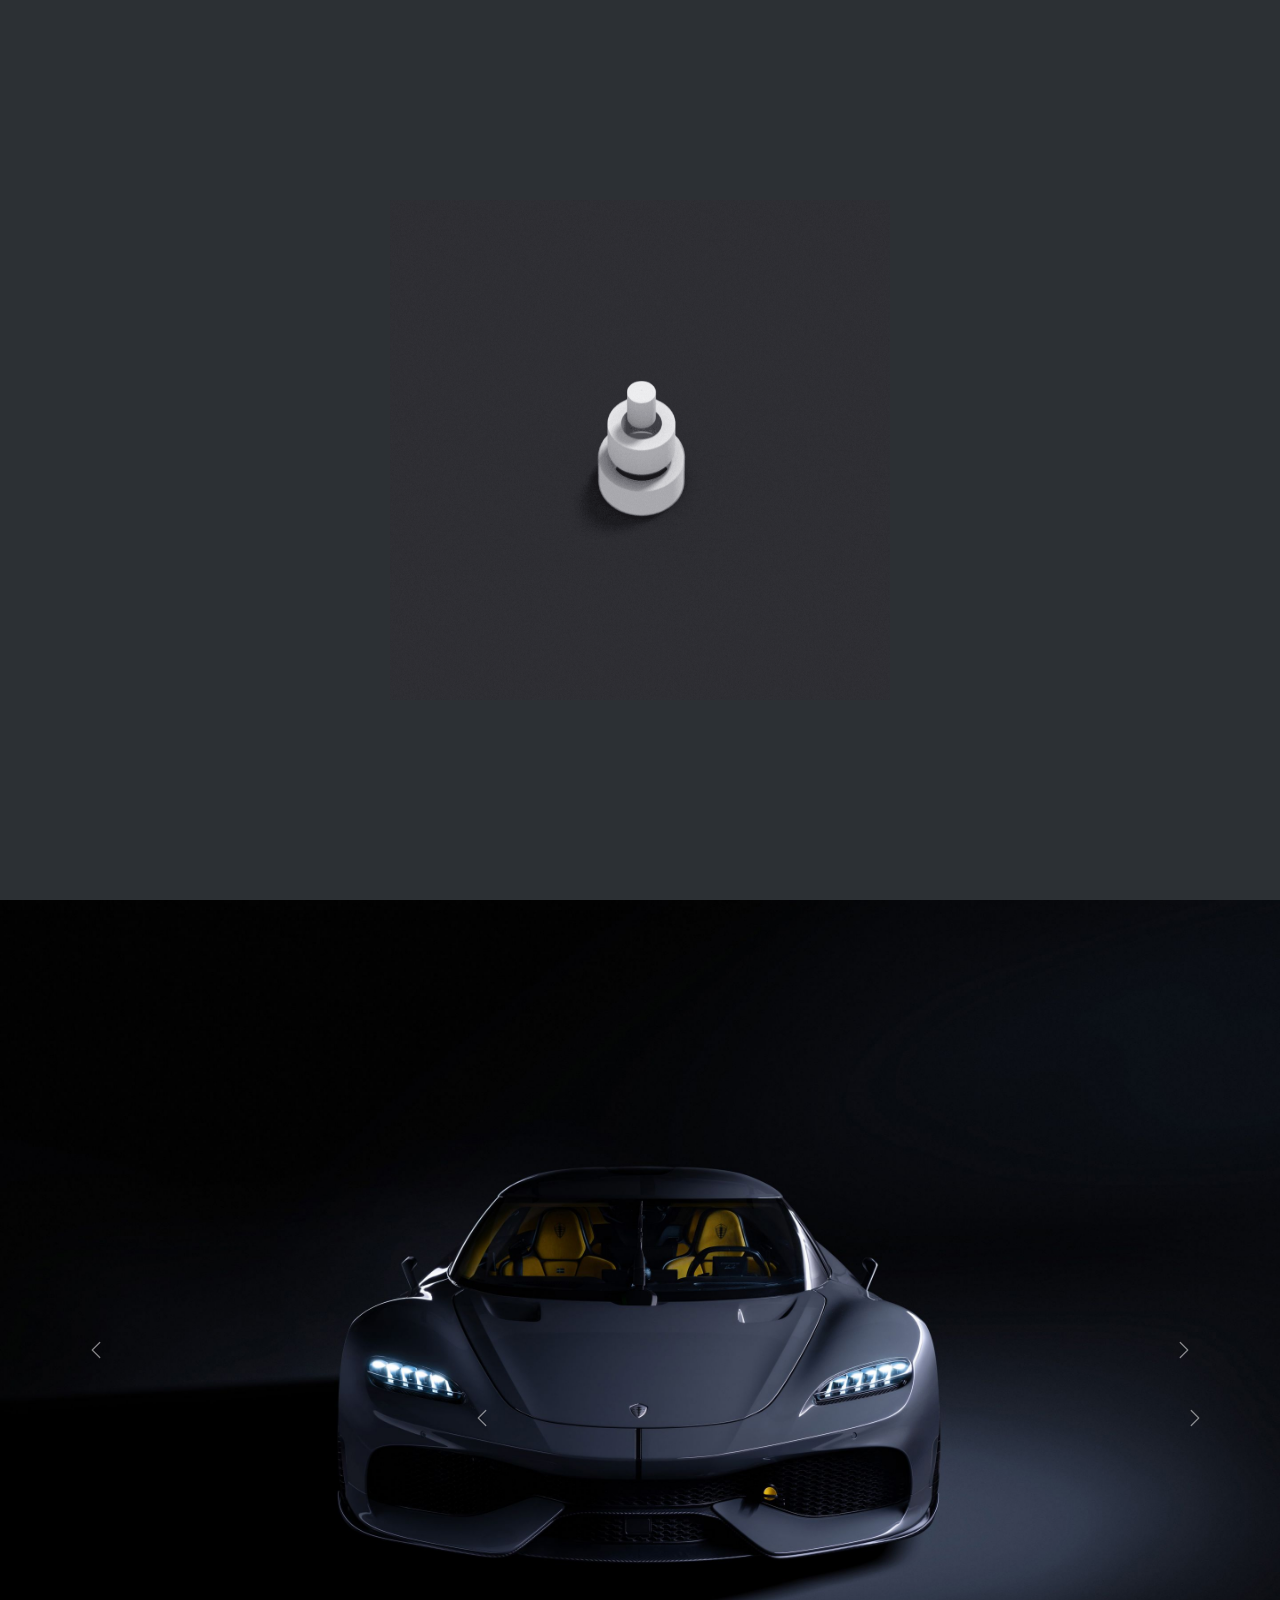
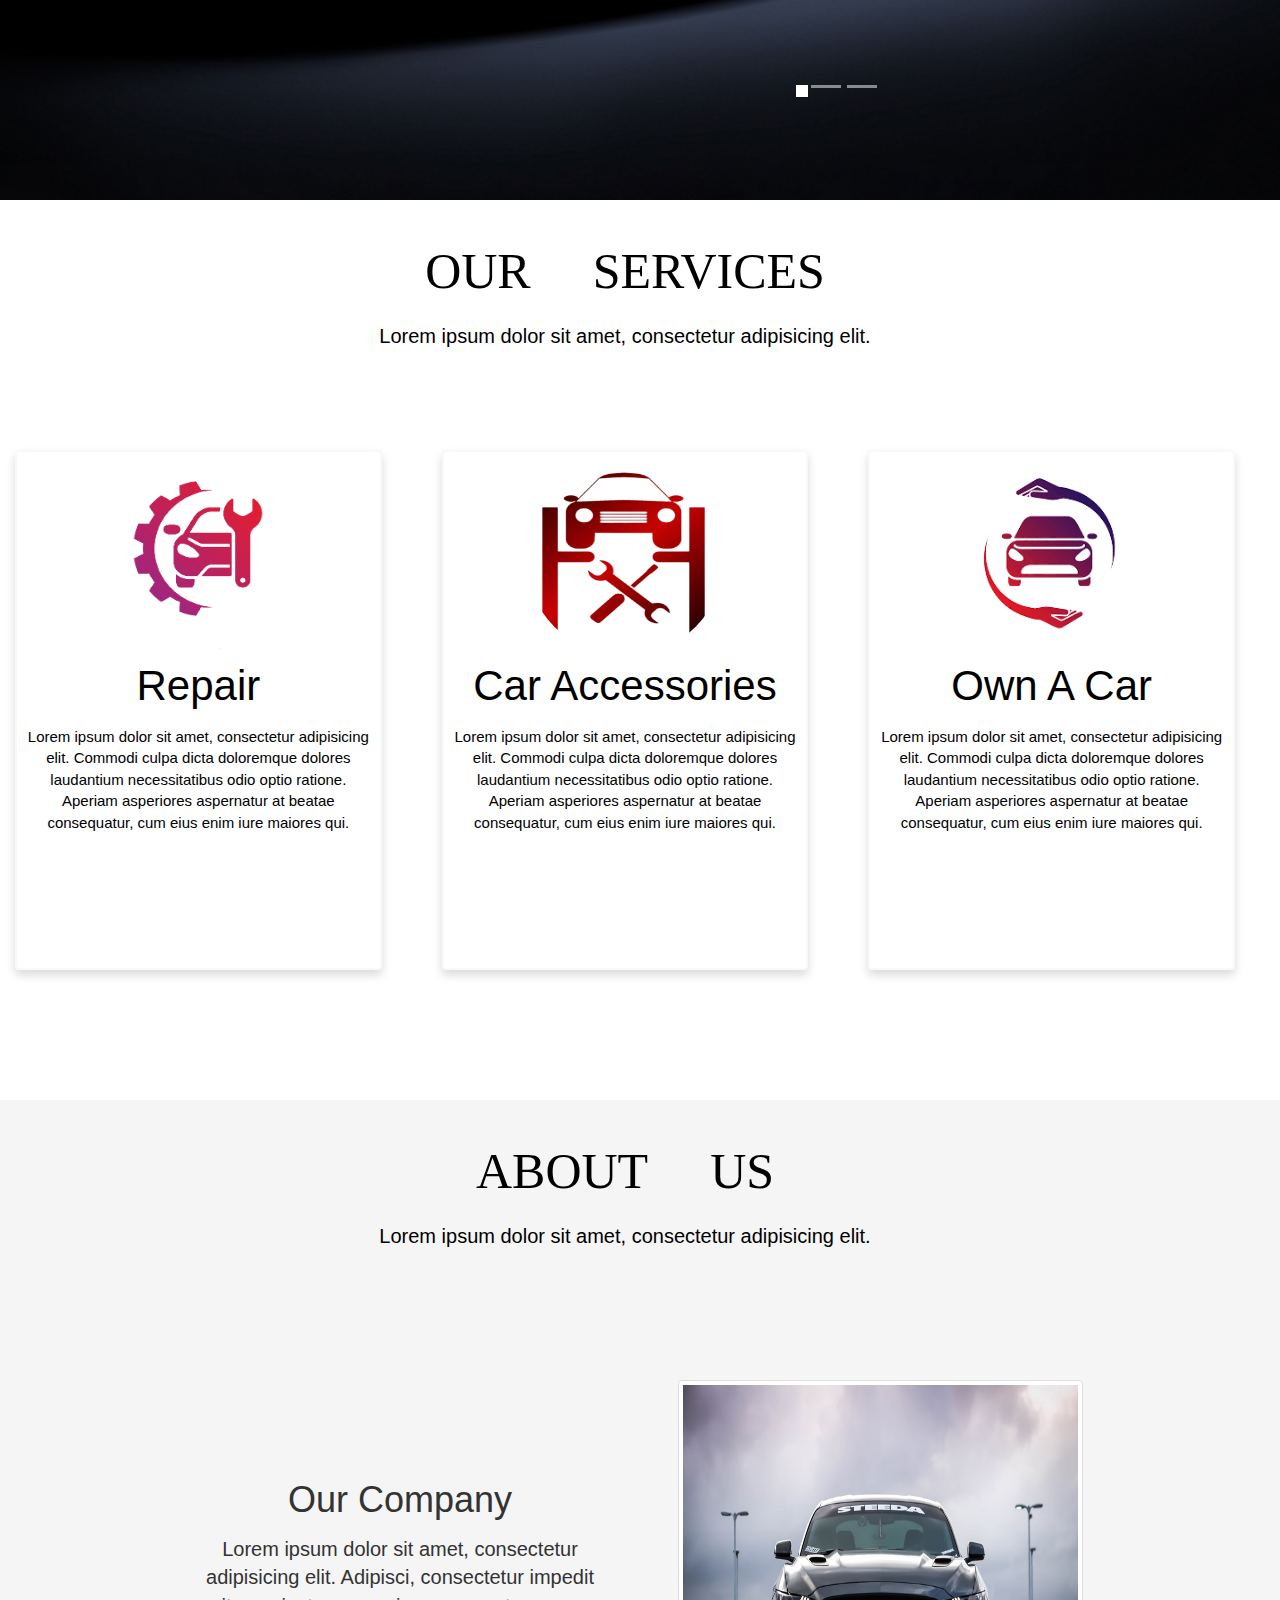
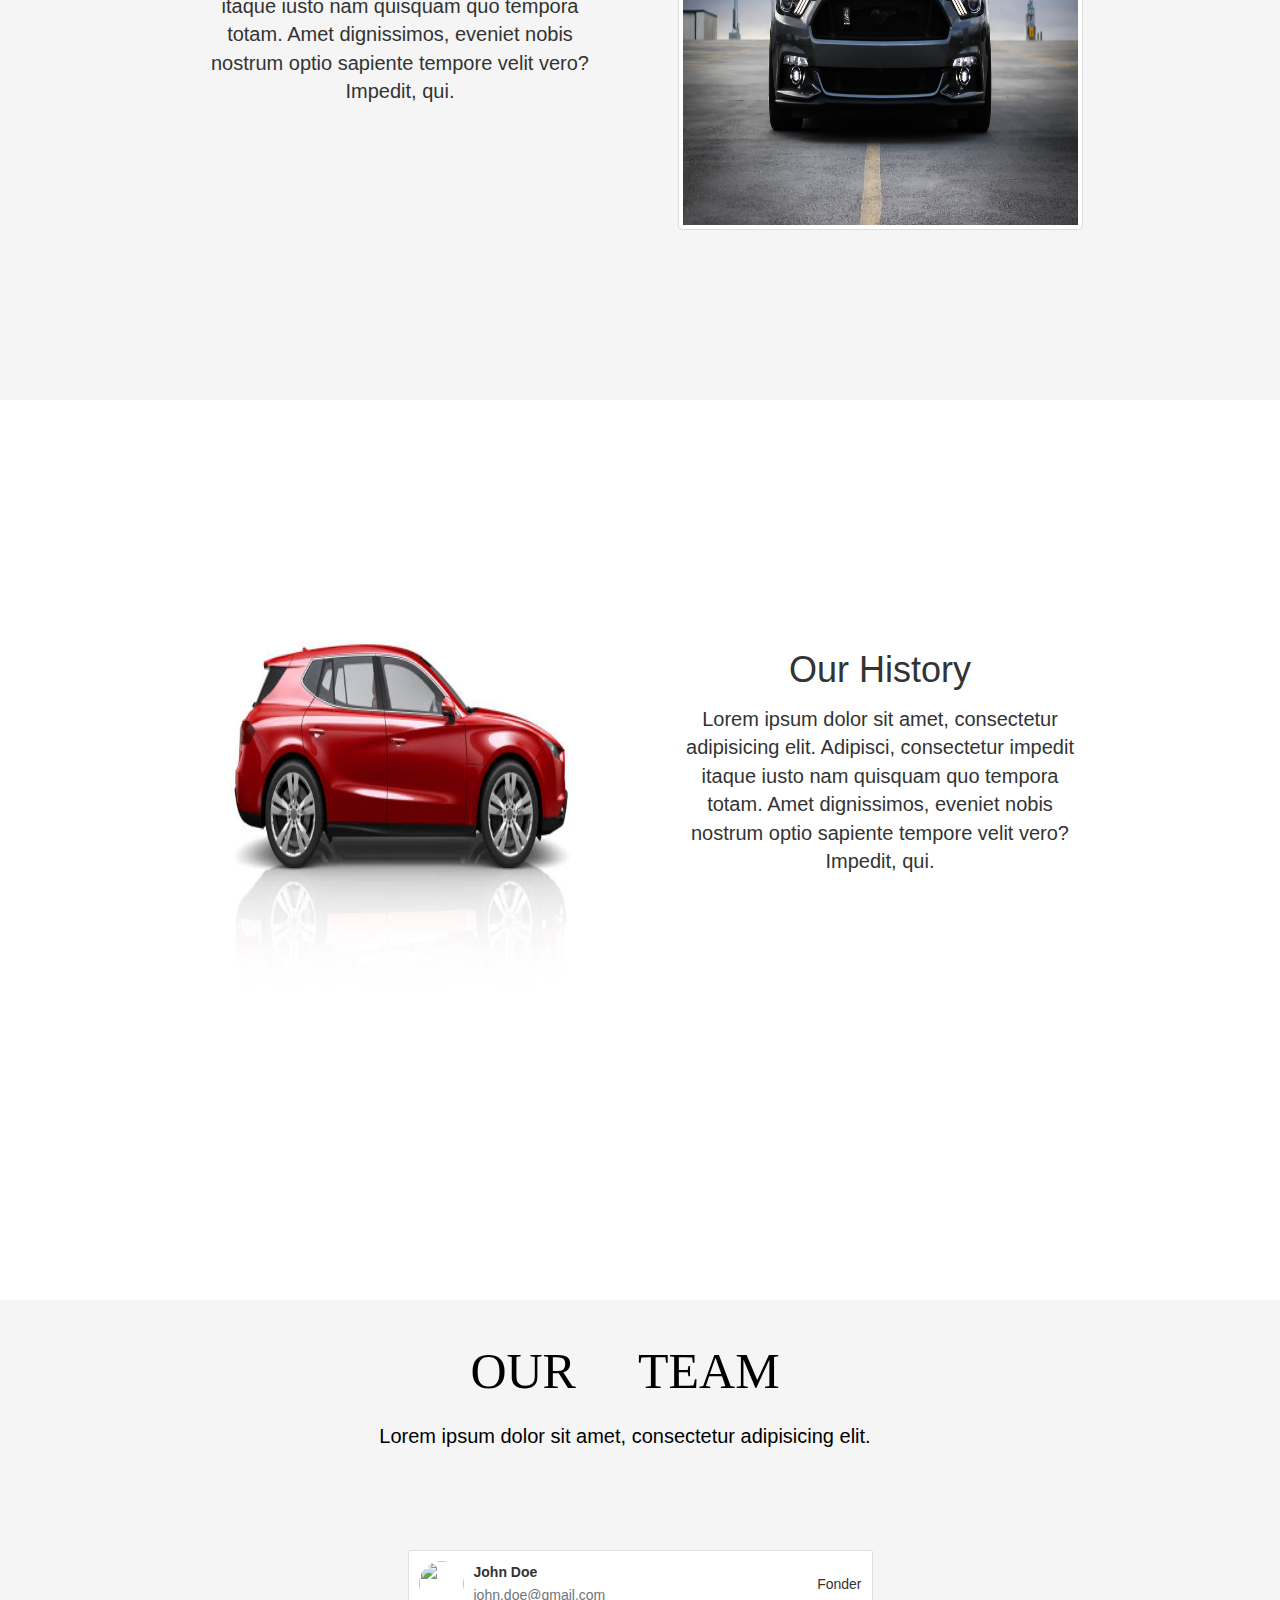
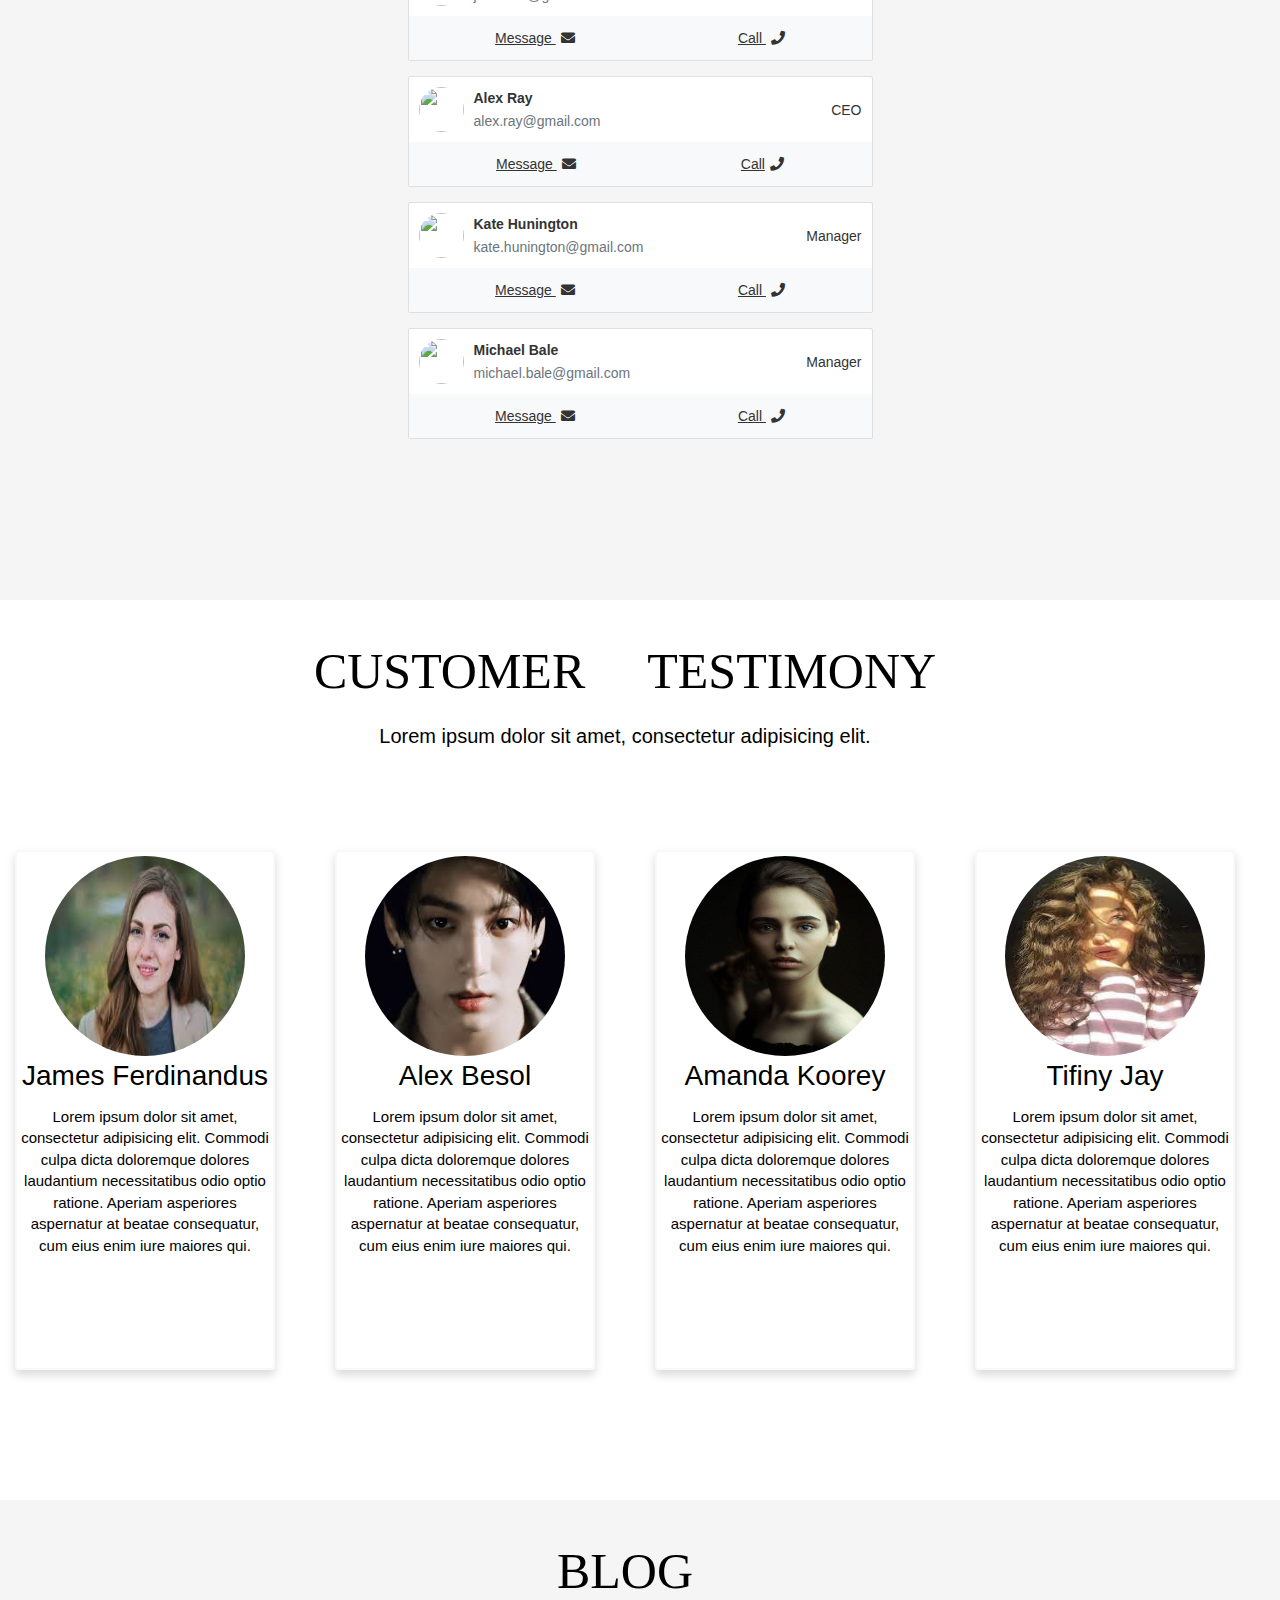
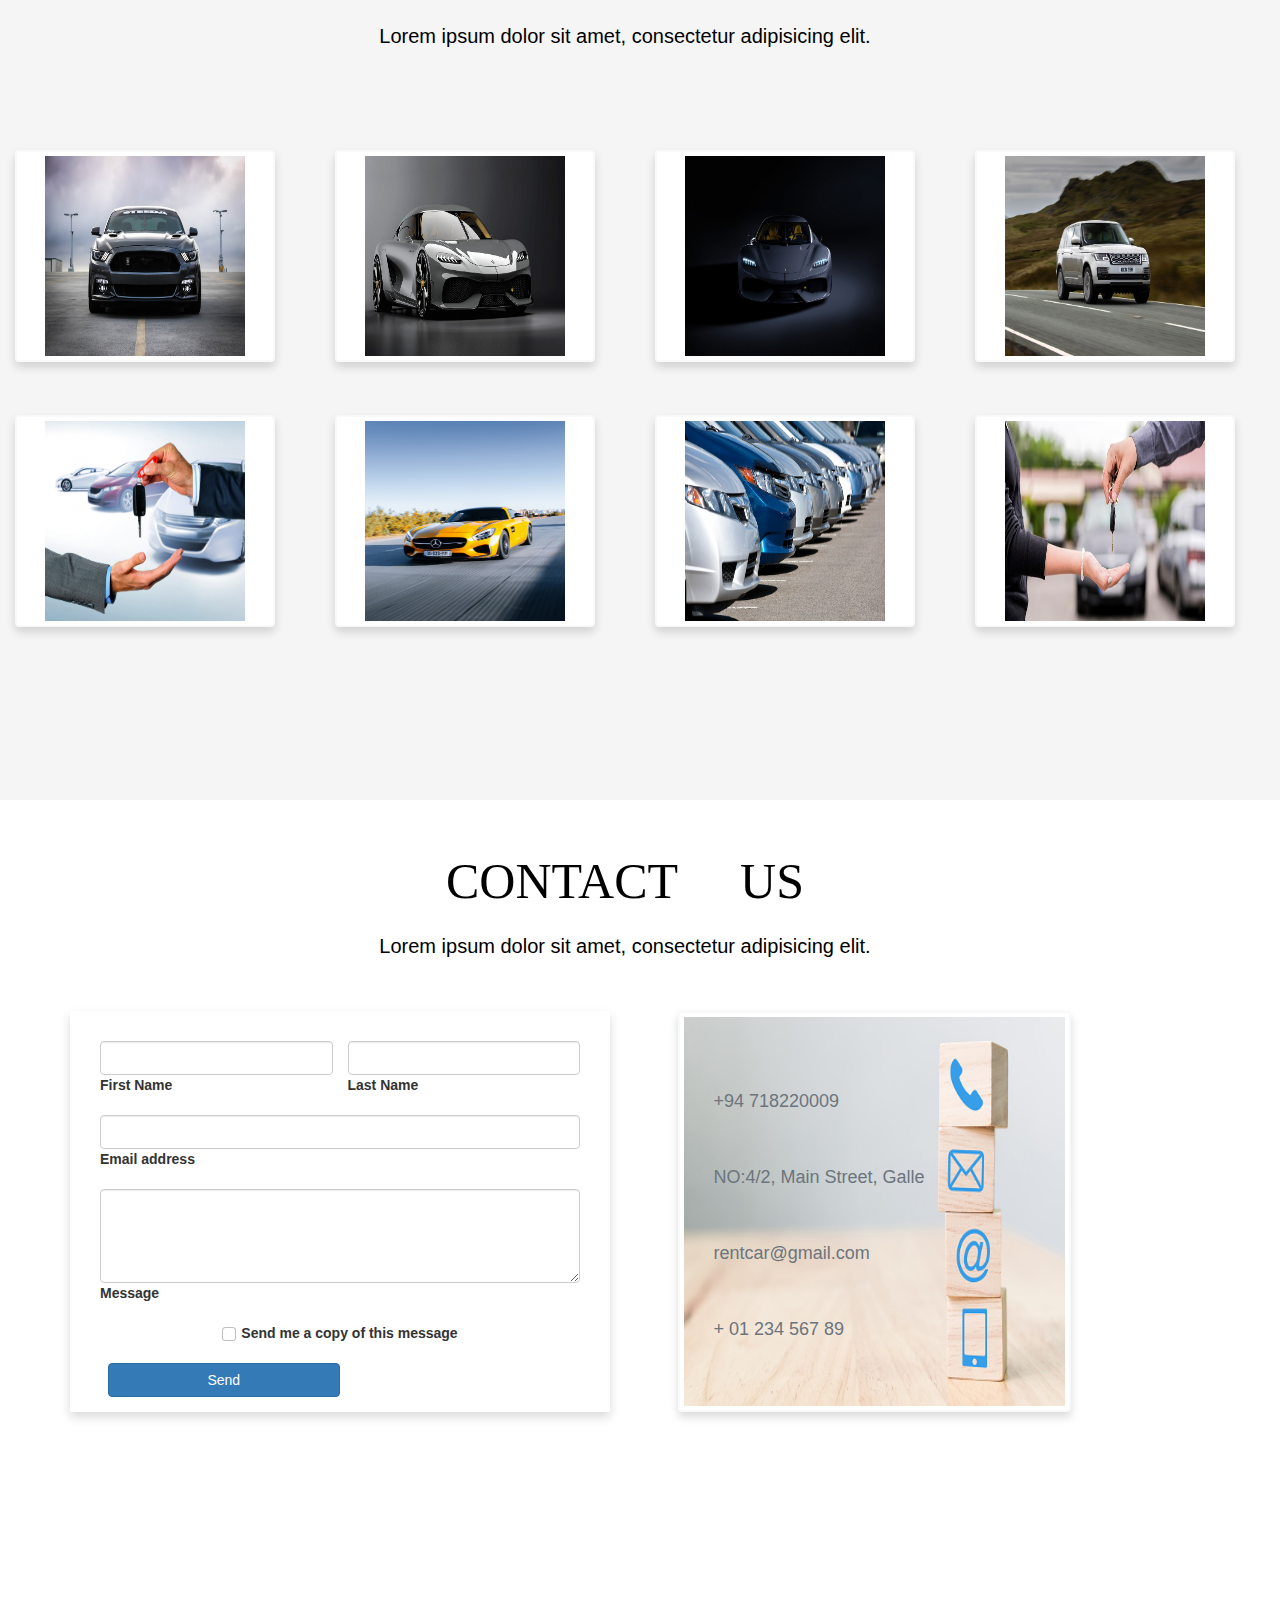
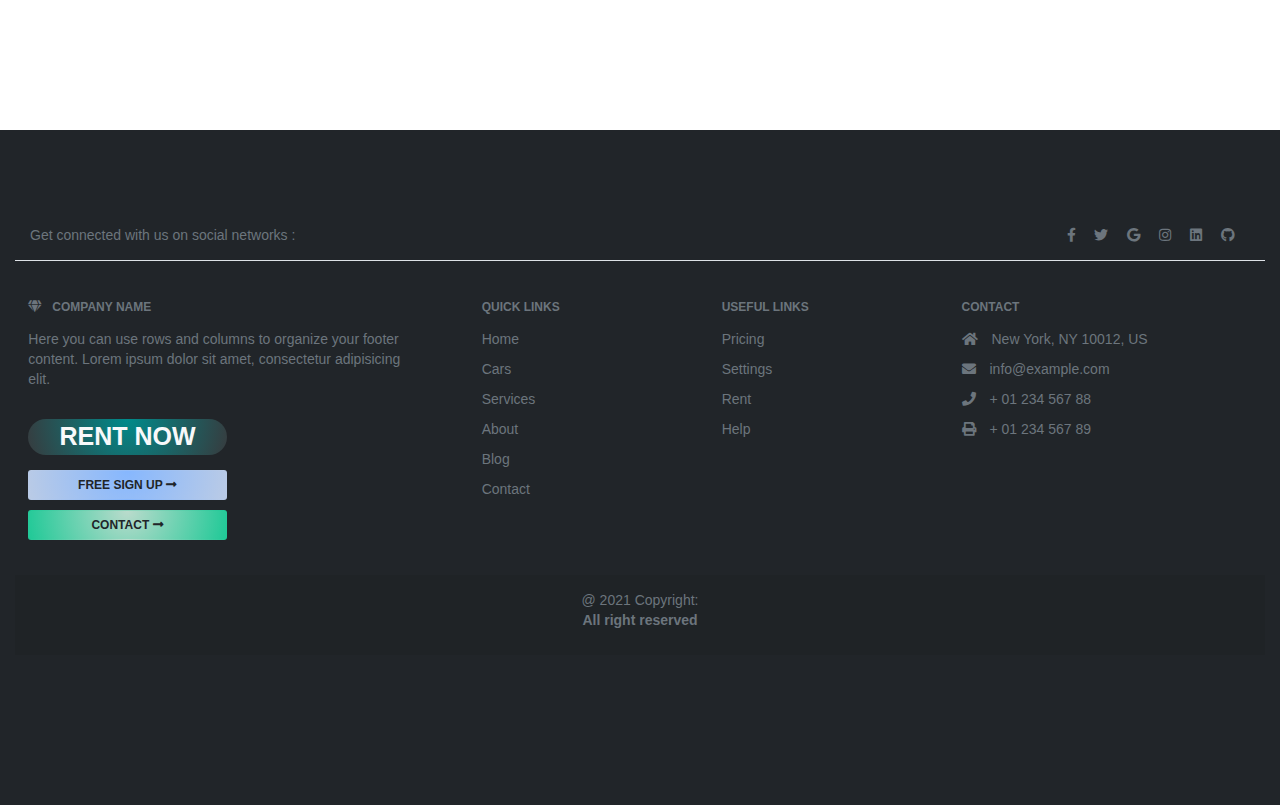
==== commit ad4491ad: "start to reserve" ====
--- a/web/index.html
+++ b/web/index.html
@@ -2963,6 +2963,8 @@
                     <div class="row">
                         <div class="col ms-5 me-5"  style="background-color: #20c997">
                             <div class="row mt-4">
+                                <label class="form-label text-black" id="reserveId" ></label>
+                                <label class="form-label text-black" id="scheduleId" ></label>
                                 <div class="col ms-3 me-3">
                                     <label class="form-label text-black" for="pickUpTimeEdit" >Pickup Date</label>
                                     <div >
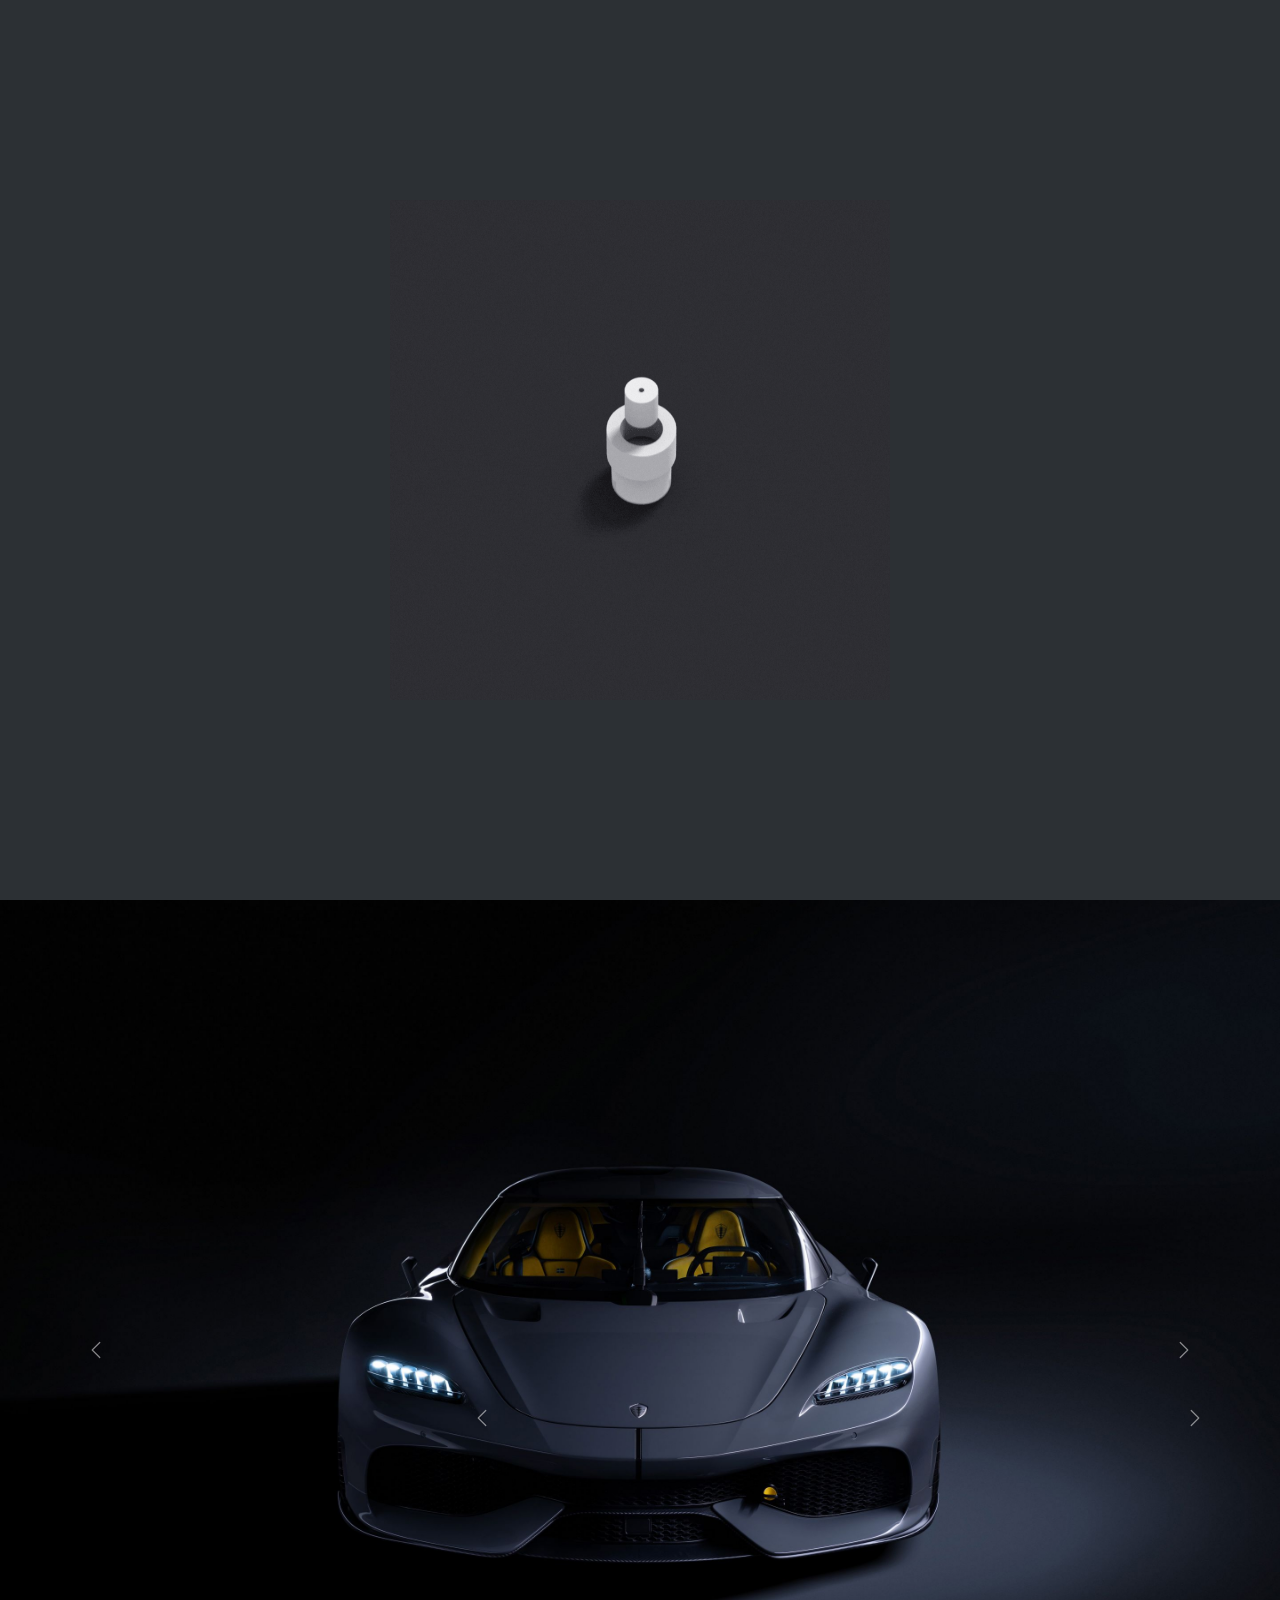
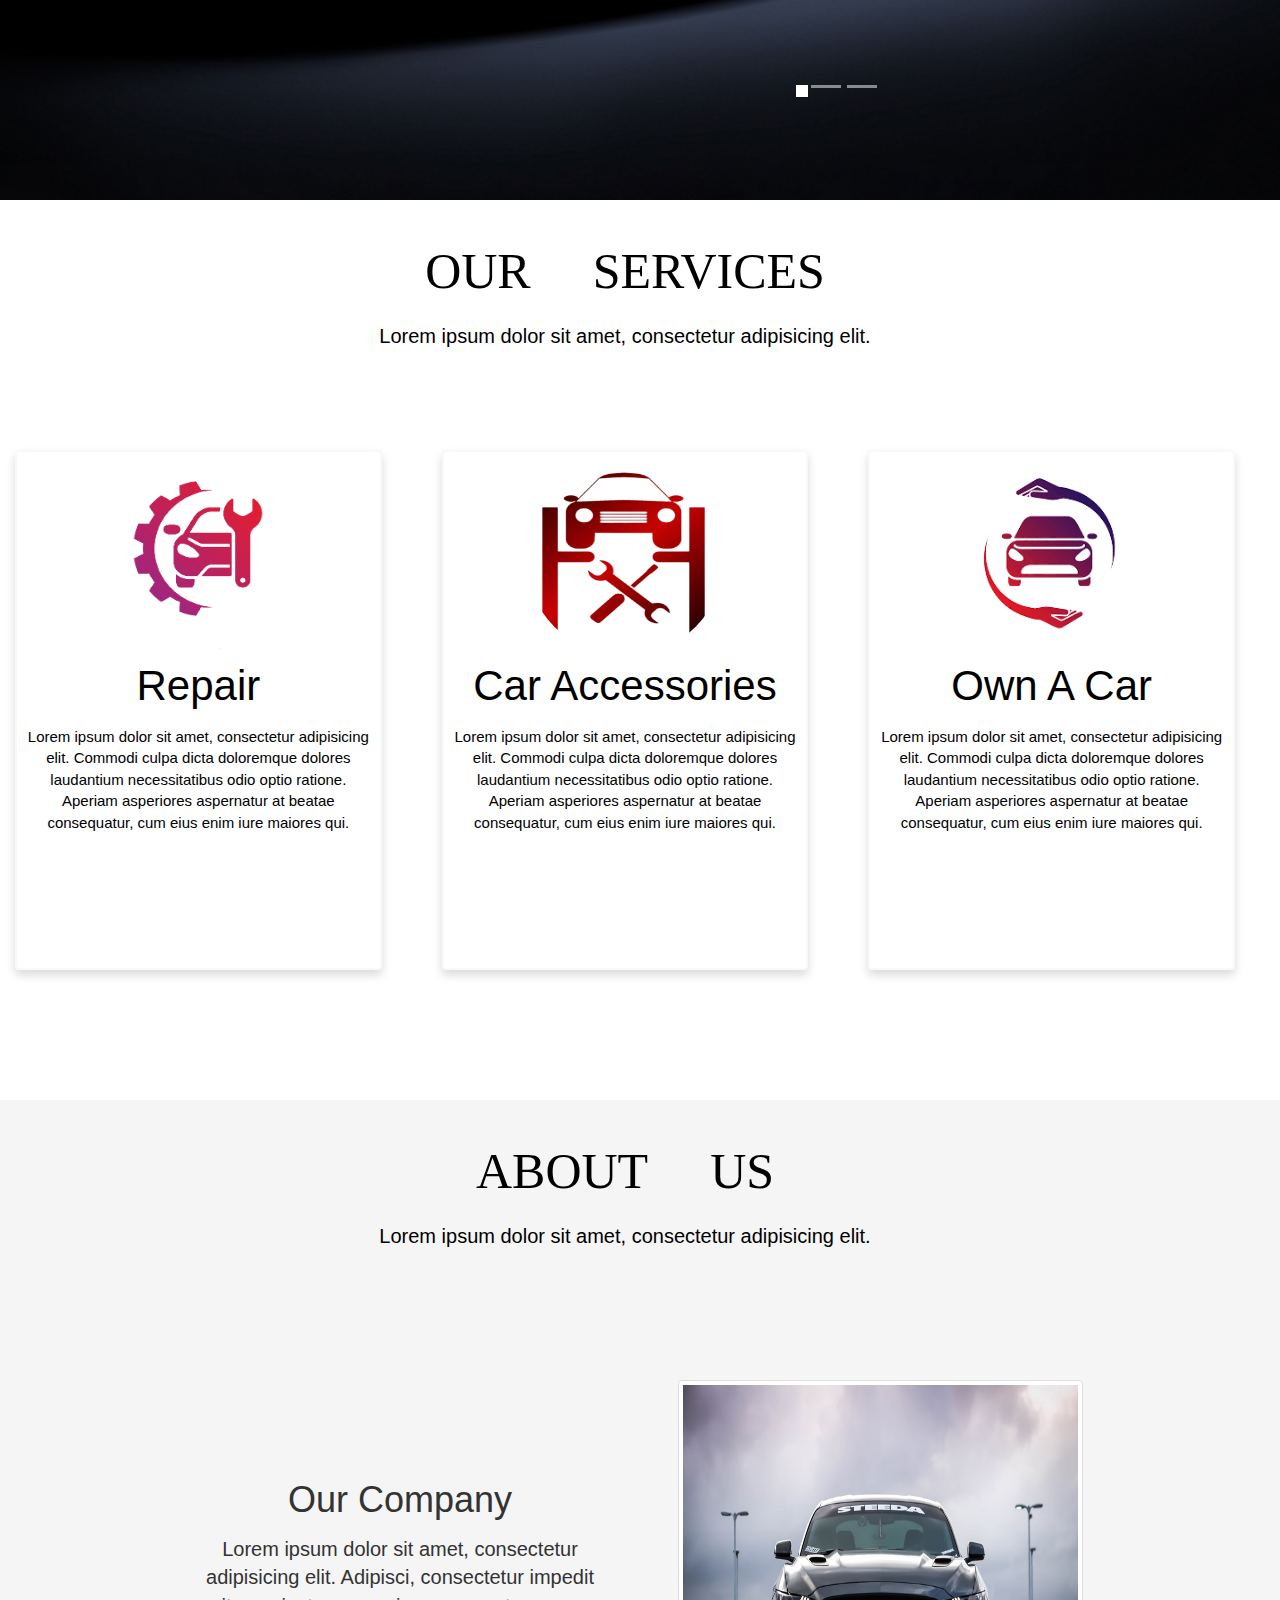
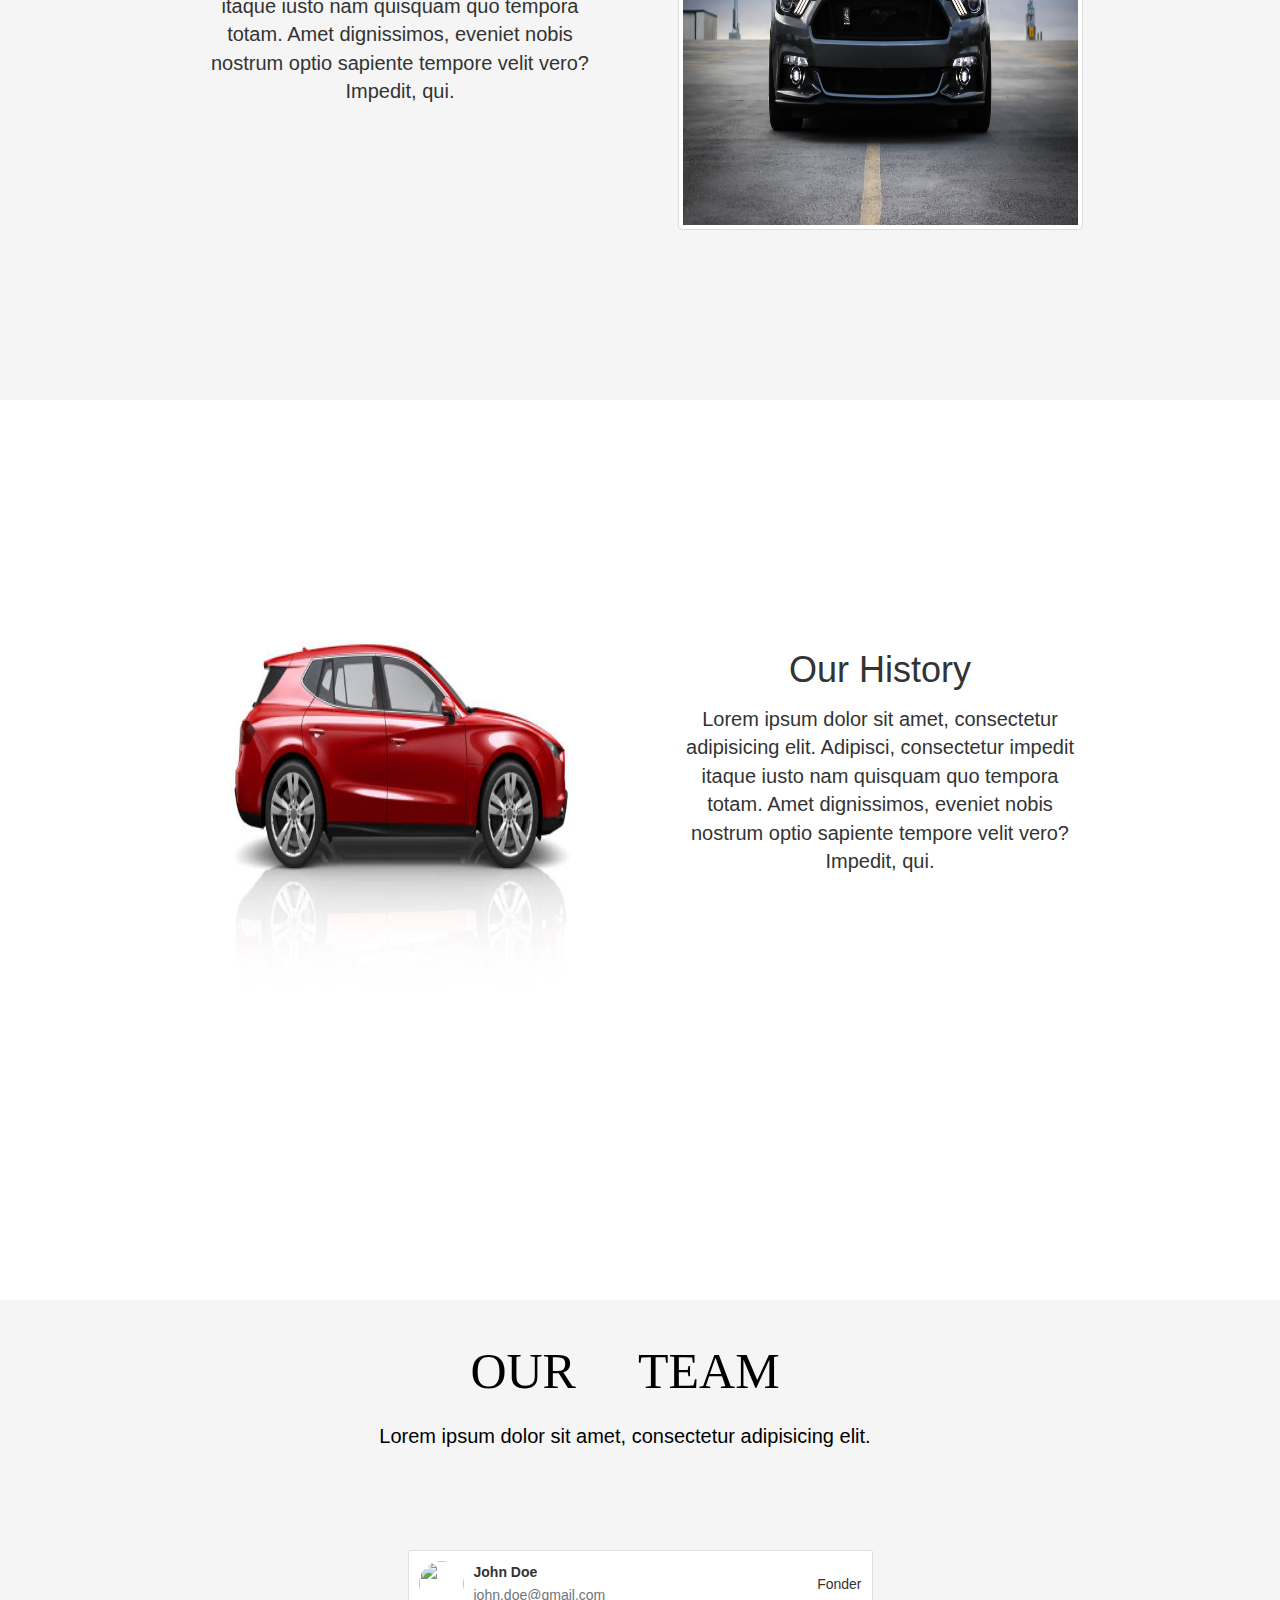
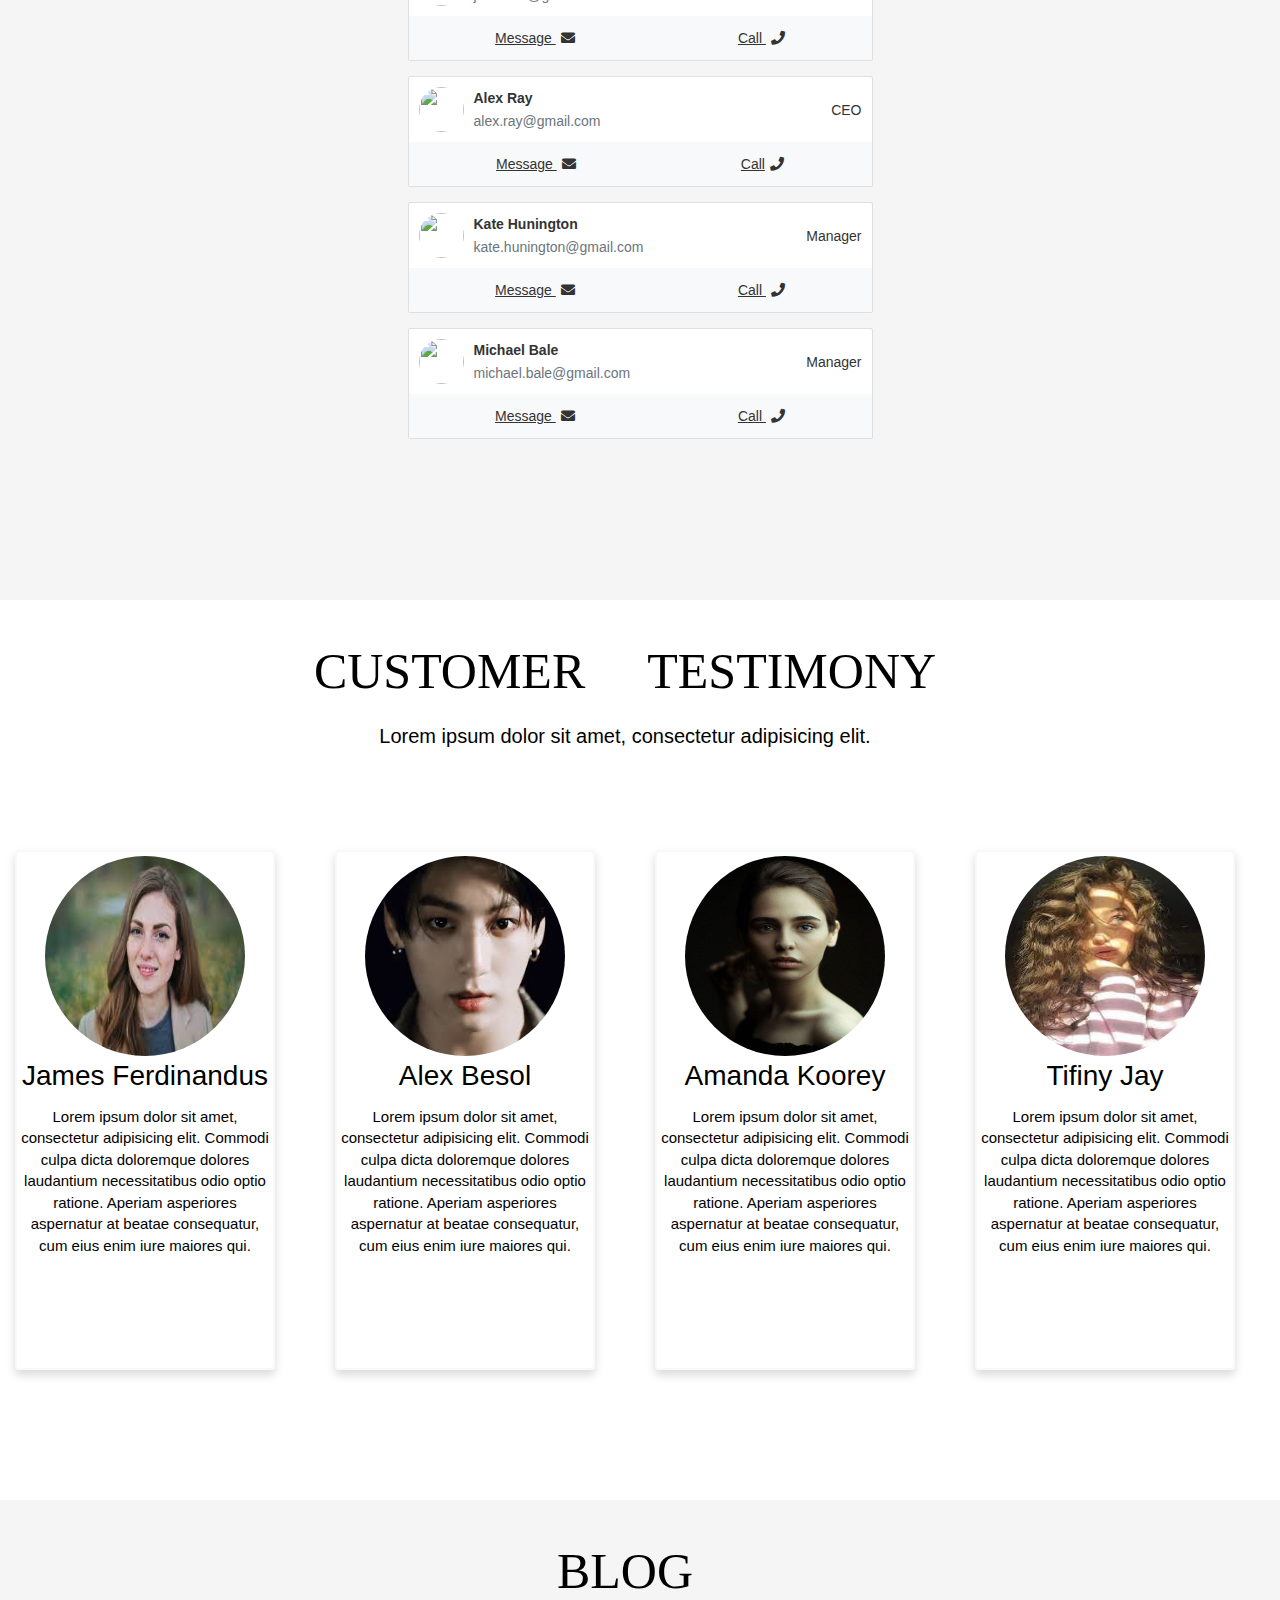
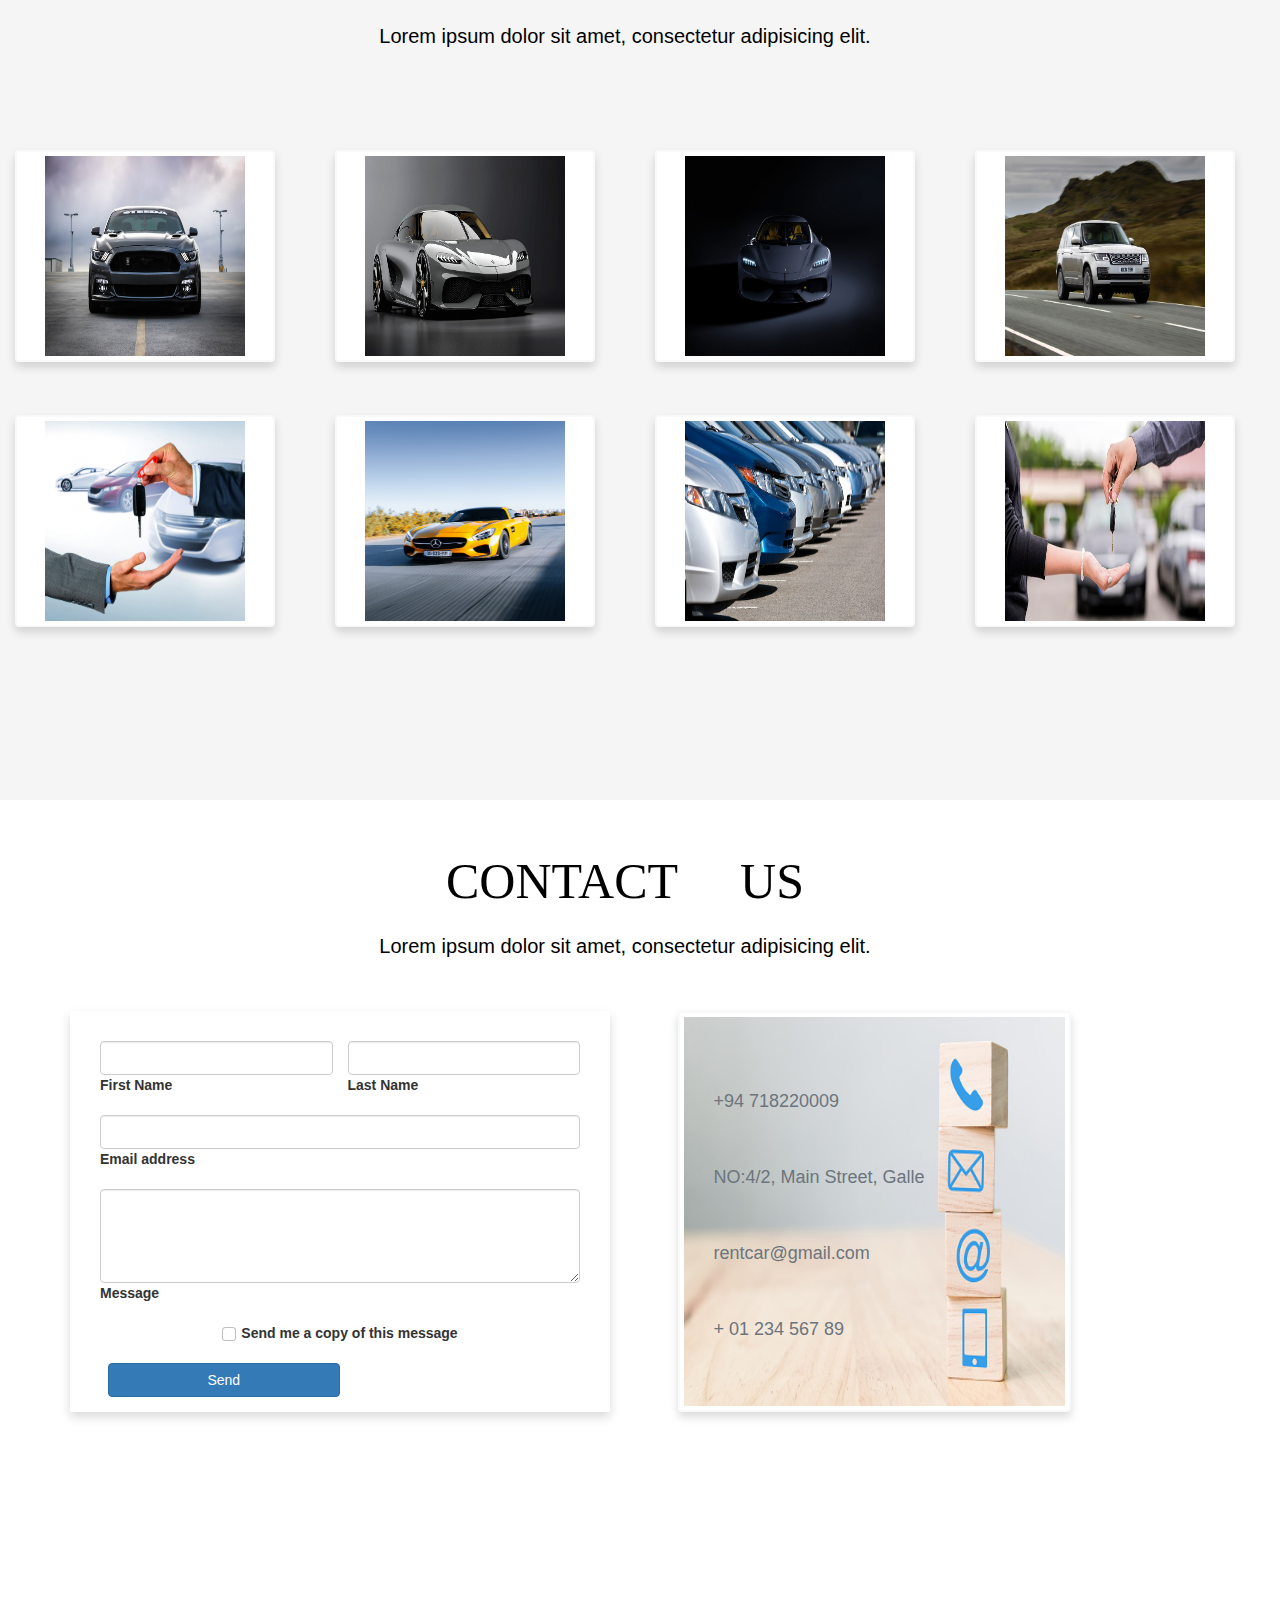
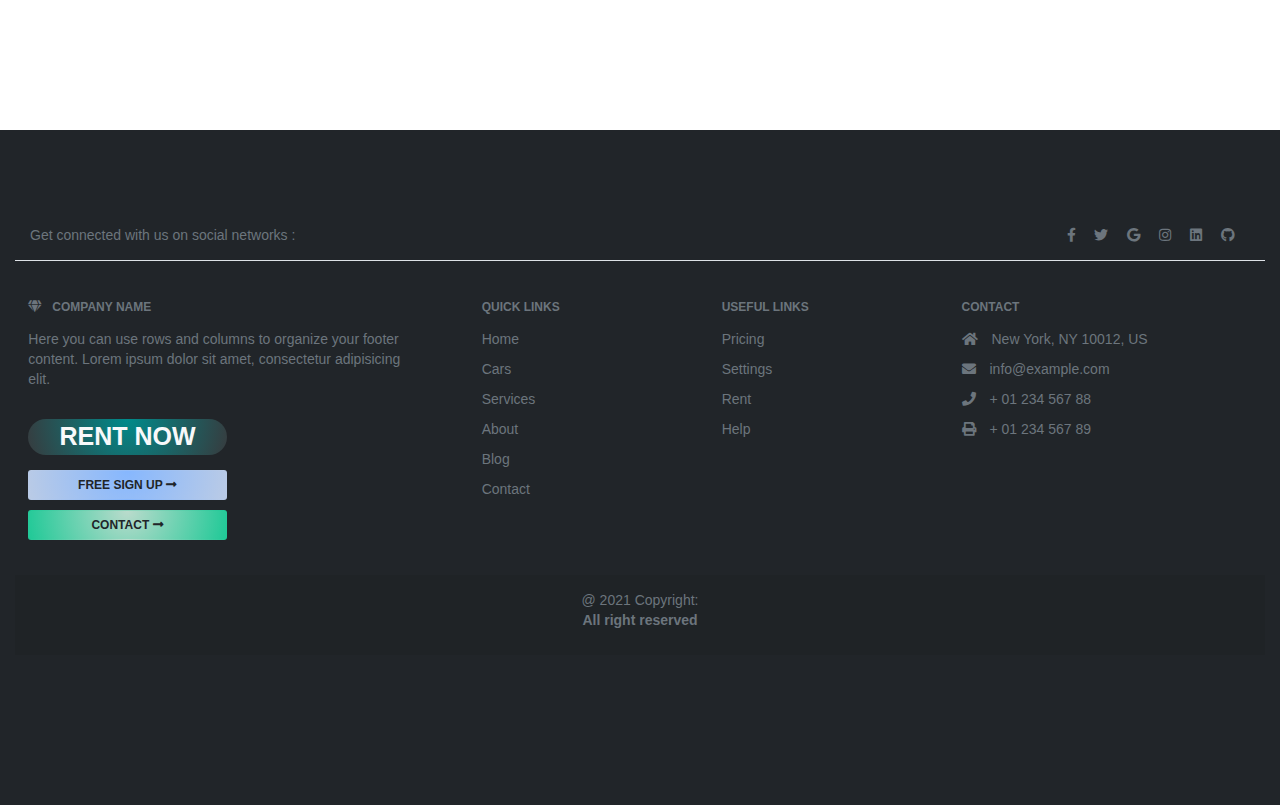
==== commit 34dbe717: "start to reserve" ====
--- a/web/index.html
+++ b/web/index.html
@@ -2963,8 +2963,8 @@
                     <div class="row">
                         <div class="col ms-5 me-5"  style="background-color: #20c997">
                             <div class="row mt-4">
-                                <label class="form-label text-black" id="reserveId" ></label>
-                                <label class="form-label text-black" id="scheduleId" ></label>
+                                <label class="form-label text-white" id="reserveId" ></label>
+                                <label class="form-label text-white" id="scheduleId" ></label>
                                 <div class="col ms-3 me-3">
                                     <label class="form-label text-black" for="pickUpTimeEdit" >Pickup Date</label>
                                     <div >
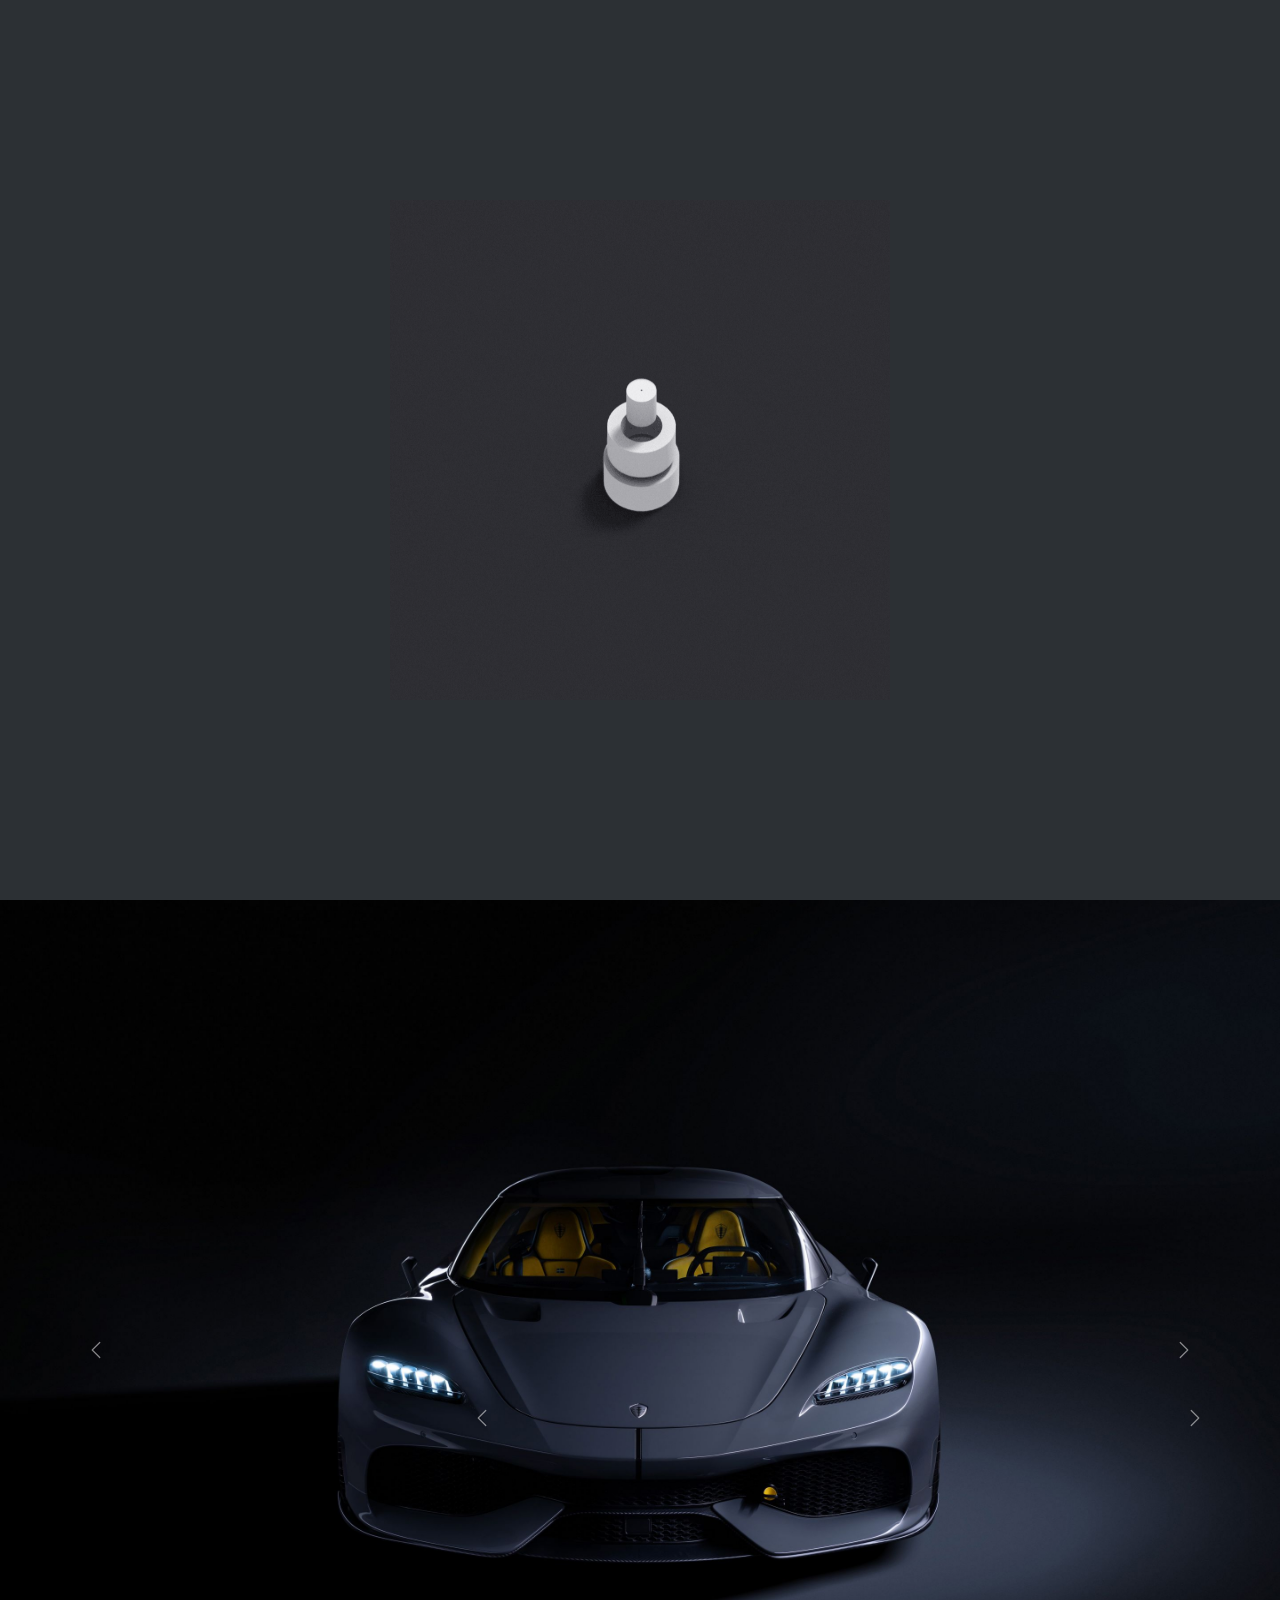
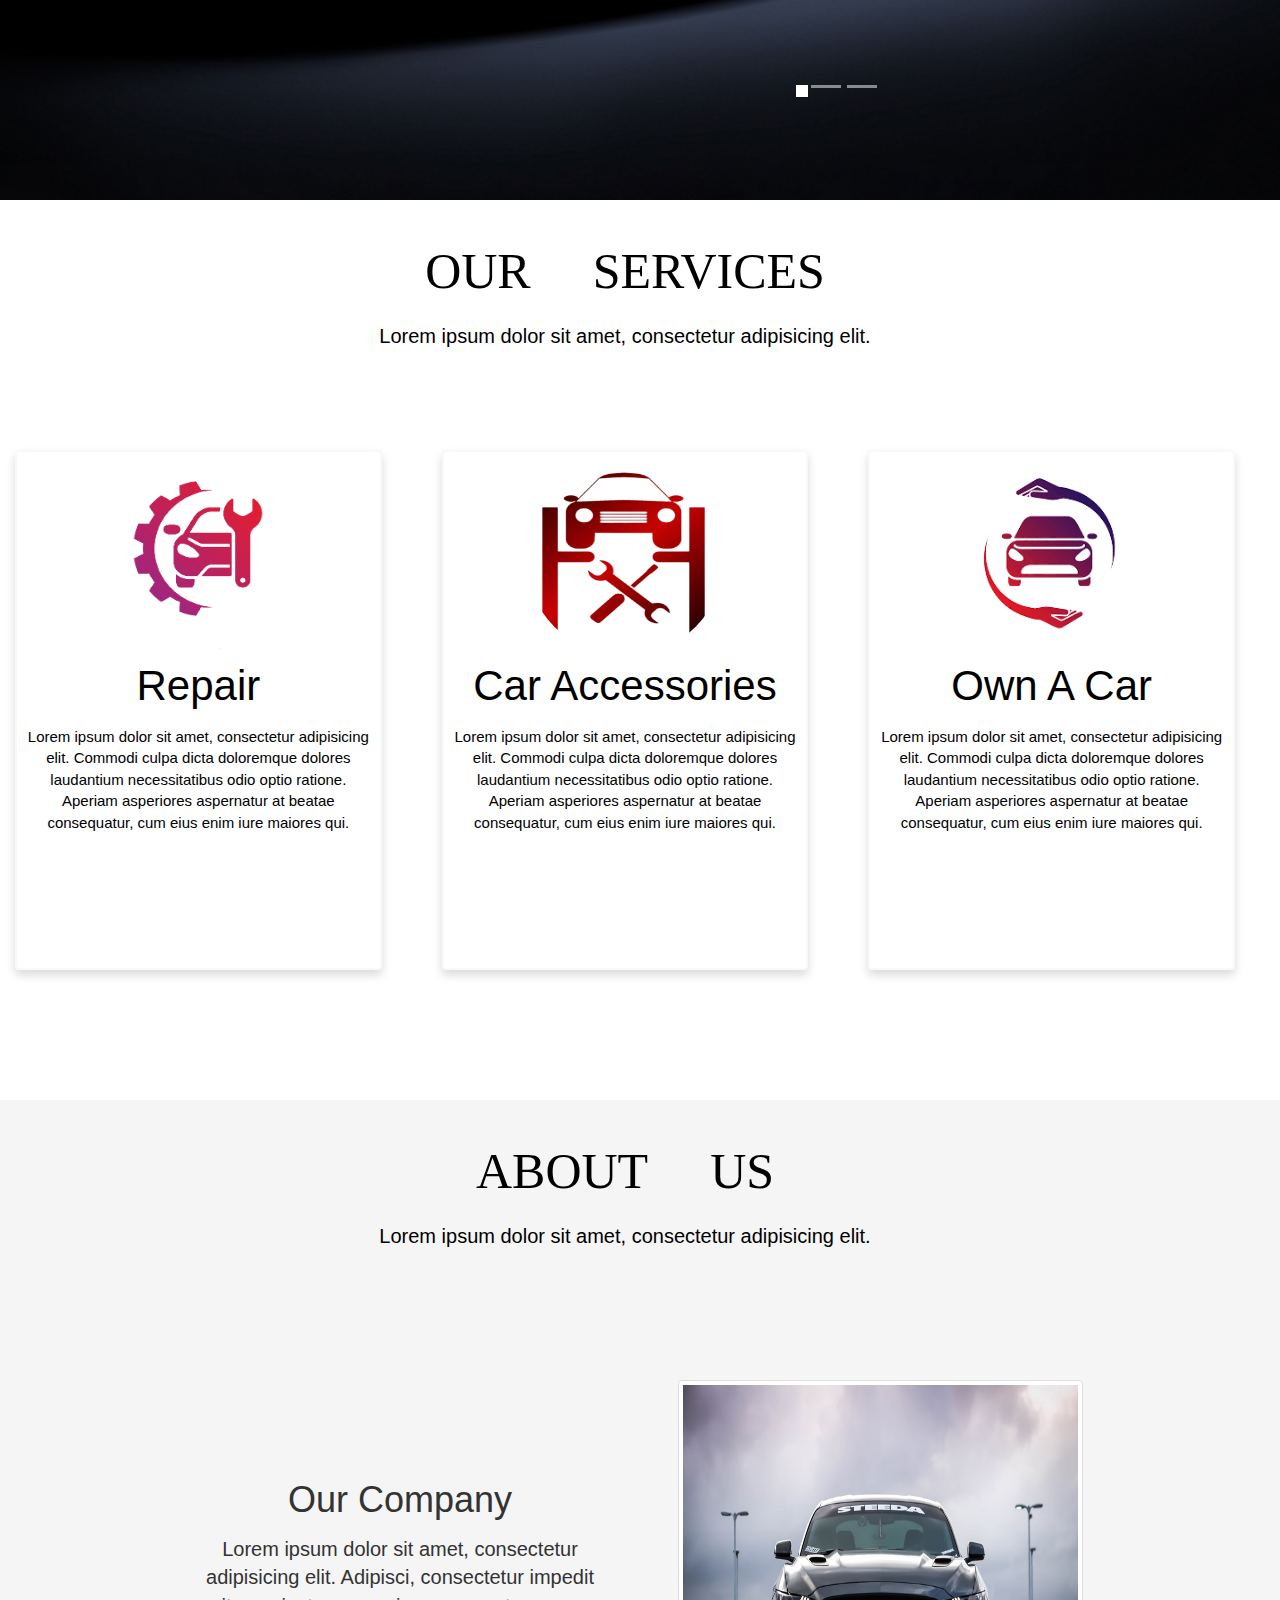
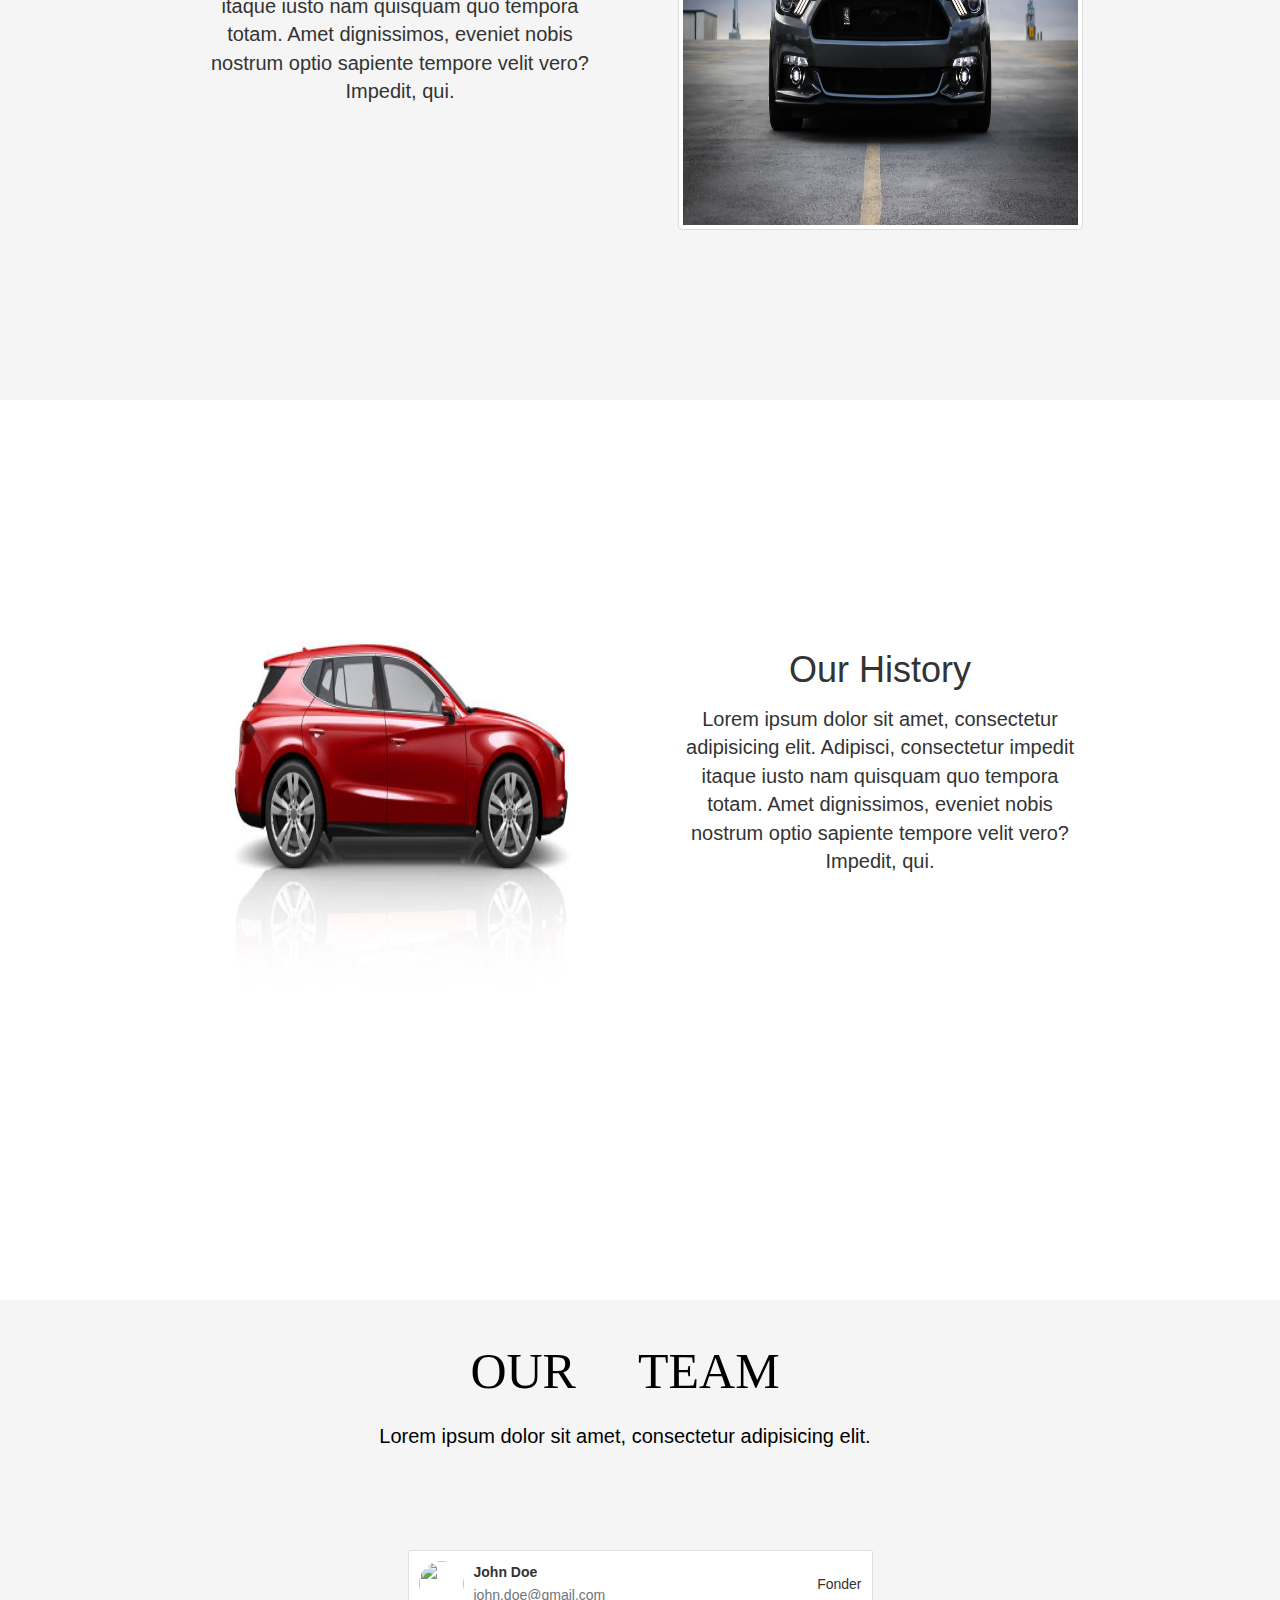
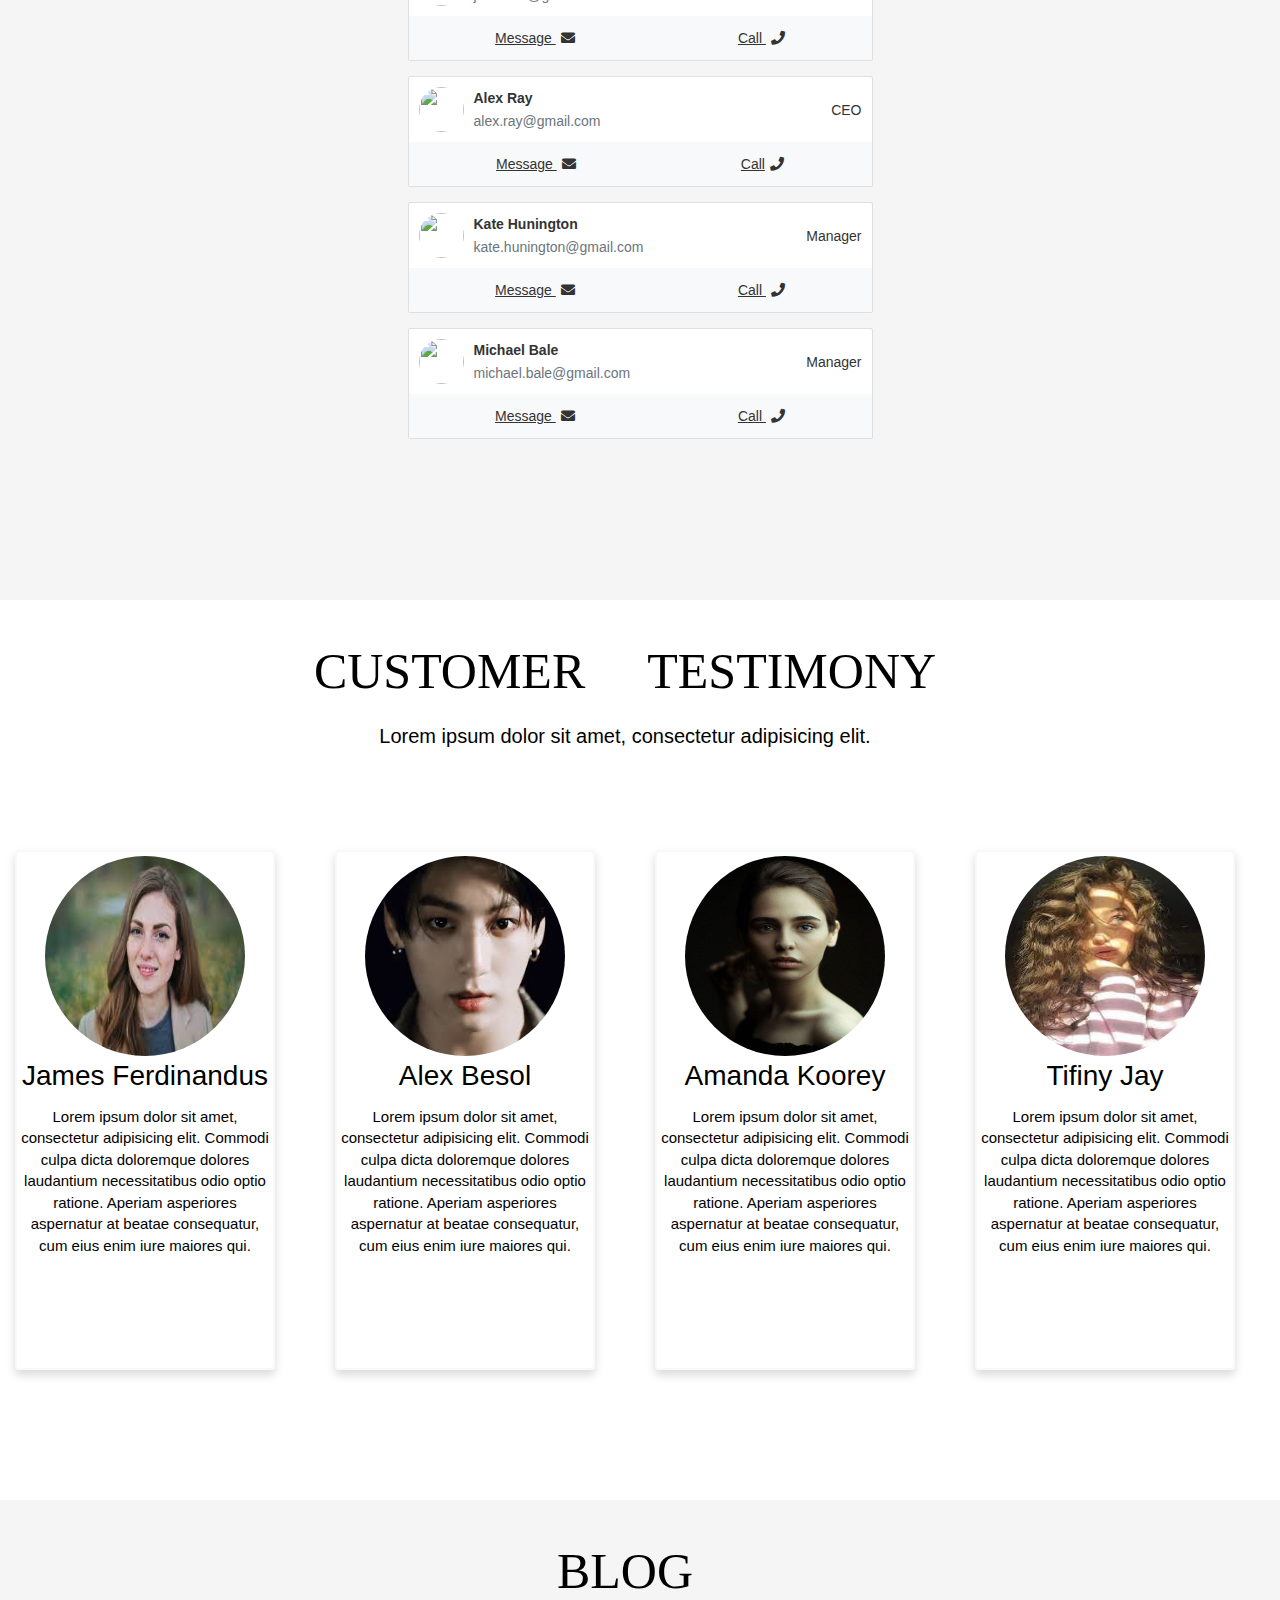
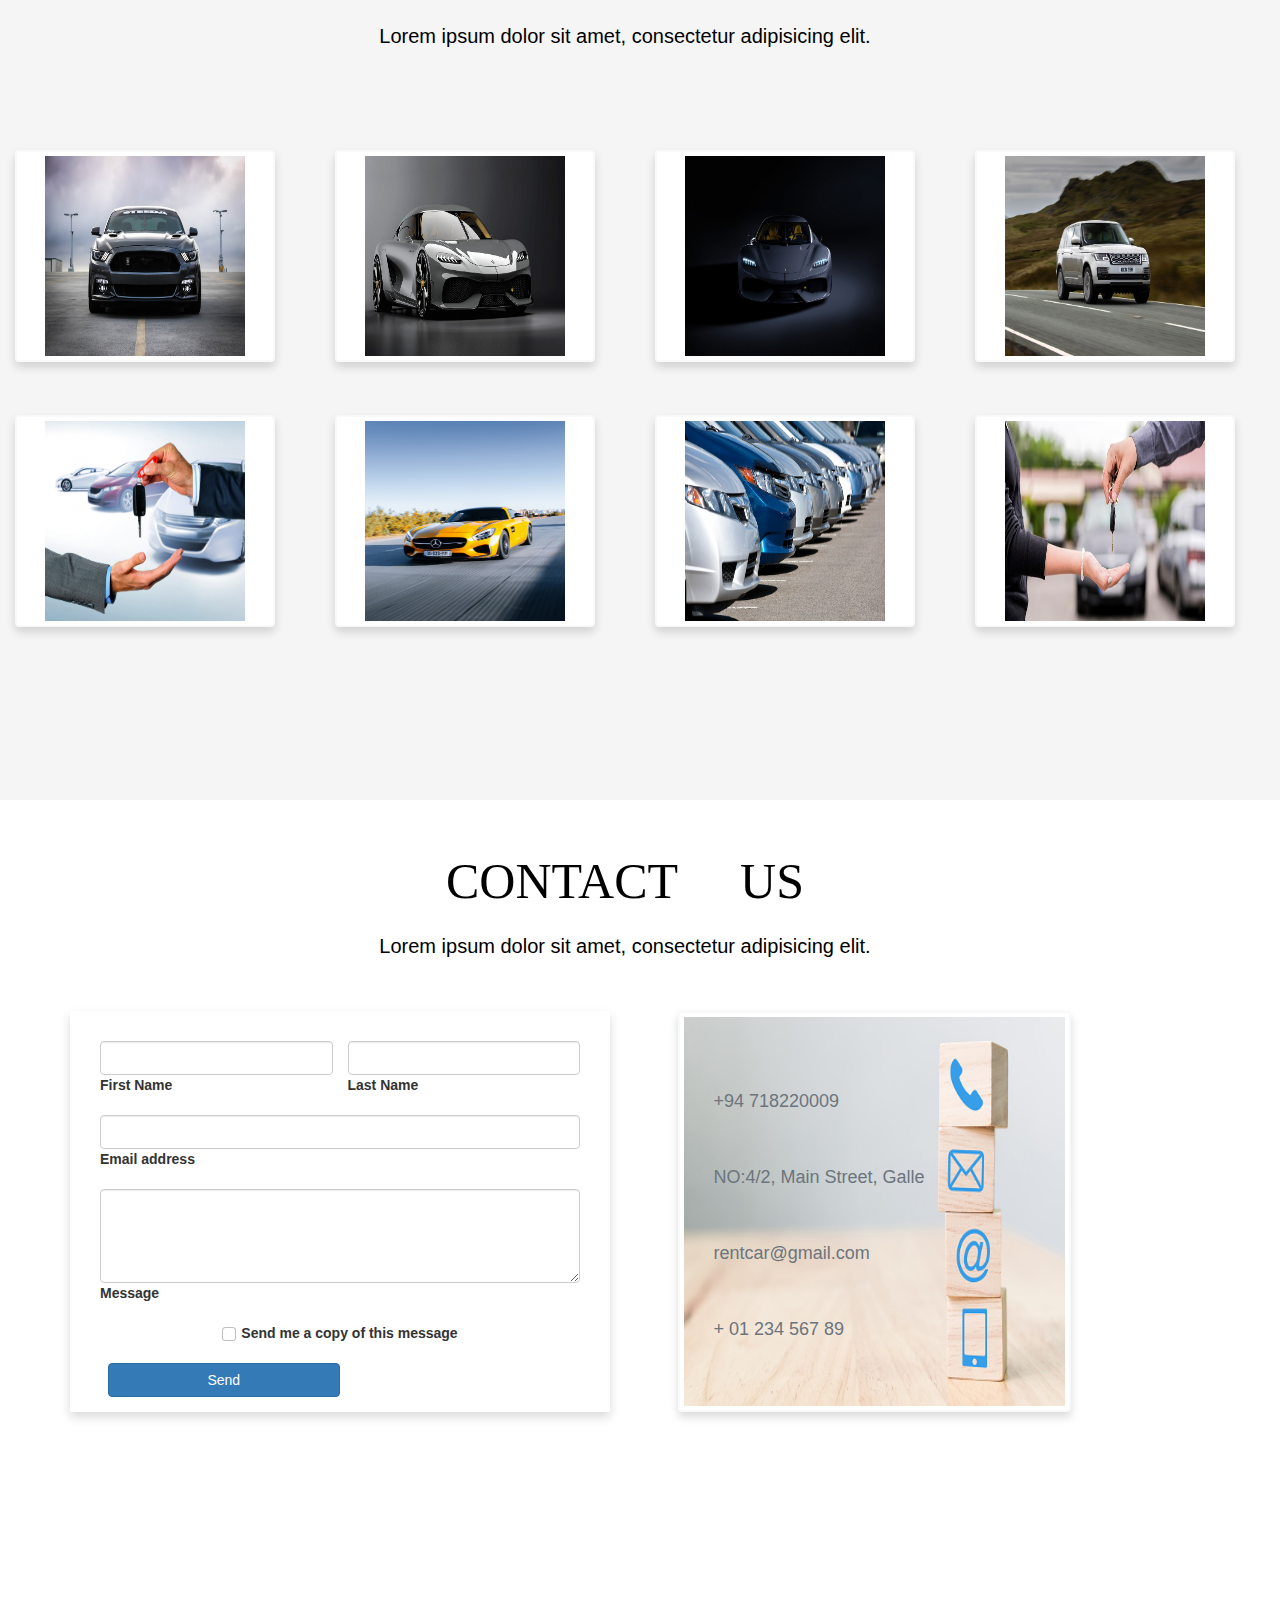
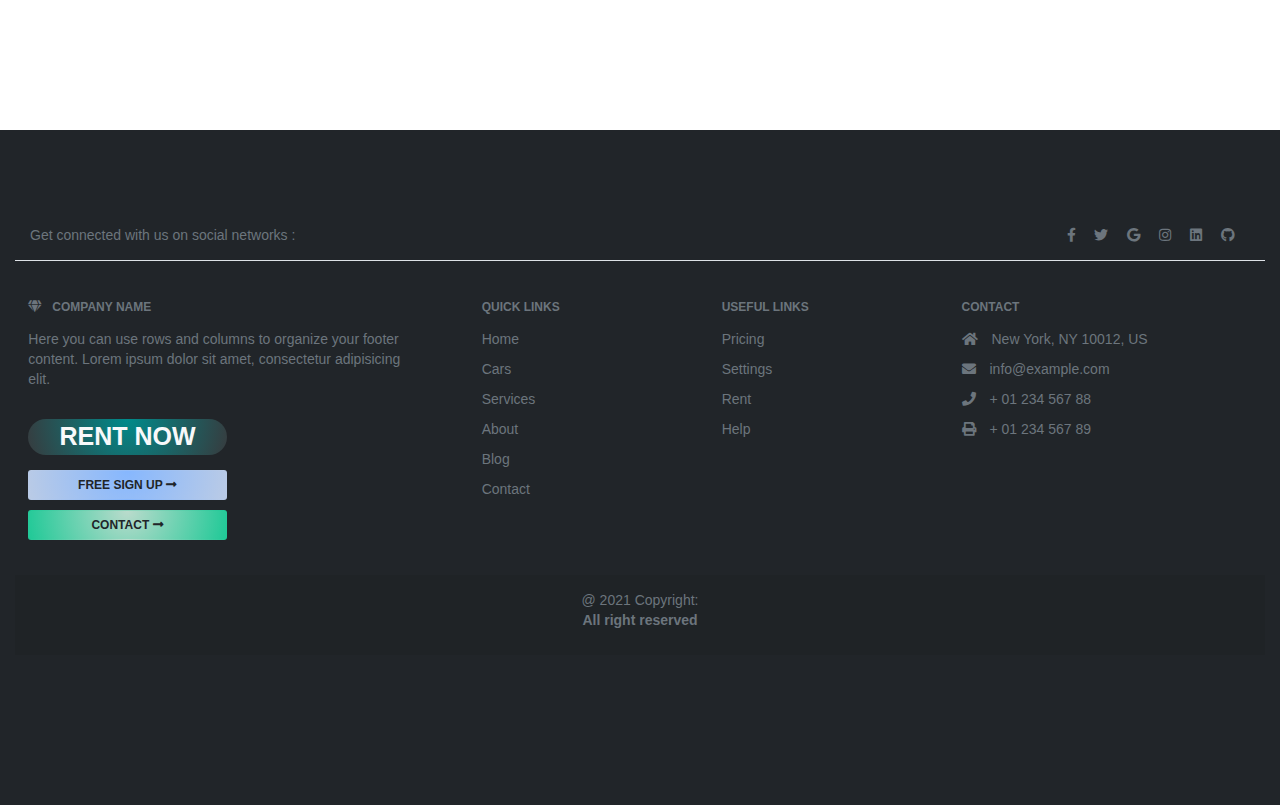
==== commit 77e124da: "view reservation details when click table row" ====
--- a/web/index.html
+++ b/web/index.html
@@ -1841,7 +1841,6 @@
                         <th>Return Venue</th>
                         <th>Destination</th>
                         <th>Duration</th>
-                        <th>Driver Want Or Not</th>
                         <th>Request Accept Or Deny</th>
                         <th>View</th>
                     </tr>
@@ -1860,7 +1859,7 @@
     <!--Reserve Detail Page-->
     <section id="ReserveDetailsPage" style="width: 100%; height: 100vh ;background-color: rgba(0, 0, 0, 0.6);">
 
-        <div class=" border border-3 border-white rounded-1 shadow" style="width: 500px; position: relative;top: 50px;bottom: 0;right: 0;left: 0;margin: auto;height: 620px;background-image: radial-gradient(circle at top,#bacbe6,#c7dbd2);">
+        <div class=" border border-3 border-white rounded-1 shadow" style="width: 500px; position: relative;top: 50px;bottom: 0;right: 0;left: 0;margin: auto;height: 620px;background-color: white">
 
             <div class="mb-0 text-center  border-bottom border-2 " style="position: relative;top: 20px;">
                 <h1 class="mt-1 text-dark fw-bold fst-italic " style="font-family: 'PT Serif', serif;">- RESERVE DETAILS -</h1>
@@ -1873,7 +1872,7 @@
                         <!-- reserve id -->
                         <div class="form-outline mb-2 ms-4 me-4">
                             <label class="form-label text-dark fw-light fs-4" for="viewReserveId">* Reserve Id</label>
-                            <input type="text" id="viewReserveId" class="form-control shadow  border border-2 border-white bg-light rounded-3" />
+                            <input type="text" id="viewReserveId" class="form-control bg-white rounded-3" />
                         </div>
                     </div>
 
@@ -1882,7 +1881,10 @@
                             <!-- car id -->
                             <div class="form-outline mb-2 ms-4 w-100">
                                 <label class="form-label text-dark fw-light fs-4" for="viewCarId">* Car Id</label>
-                                <input type="text" id="viewCarId" class="form-control shadow  border border-2 border-white bg-light rounded-3" />
+                                <select aria-label="Default select example" class="form-select fs-5" style="height: 37px" id="viewCarId">
+                                    <option selected value="0"></option>
+                                </select>
+
                             </div>
                         </div>
 
@@ -1890,7 +1892,7 @@
                             <!-- brand -->
                             <div class="form-outline mb-2 ms-4 w-100">
                                 <label class="form-label text-dark fw-light fs-4" for="viewBrand">* Brand</label>
-                                <input type="text" id="viewBrand" class="form-control shadow  border border-2 border-white bg-light rounded-3" />
+                                <input type="text" id="viewBrand" class="form-control bg-white rounded-3" />
                             </div>
                         </div>
                     </div>
@@ -1900,7 +1902,7 @@
                             <!-- colour -->
                             <div class="form-outline mb-2 ms-4 w-100">
                                 <label class="form-label text-dark fw-light fs-4" for="viewColour">* Colour</label>
-                                <input type="text" id="viewColour" class="form-control shadow  border border-2 border-white bg-light rounded-3" />
+                                <input type="text" id="viewColour" class="form-control bg-white rounded-3" />
                             </div>
                         </div>
 
@@ -1908,7 +1910,7 @@
                             <!-- type -->
                             <div class="form-outline mb-2 ms-4 w-100">
                                 <label class="form-label text-dark fw-light fs-4" for="viewType">* Type</label>
-                                <input type="text" id="viewType" class="form-control shadow  border border-2 border-white bg-light rounded-3" />
+                                <input type="text" id="viewType" class="form-control bg-white rounded-3" />
                             </div>
                         </div>
                     </div>
@@ -1918,7 +1920,7 @@
                             <!-- driver Id -->
                             <div class="form-outline mb-2 ms-4 w-100">
                                 <label class="form-label text-dark fw-light fs-4" for="viewDriverId">* Driver Id</label>
-                                <input type="number" id="viewDriverId" class="form-control shadow  border border-2 border-white bg-light rounded-3" />
+                                <input type="text" id="viewDriverId" class="form-control bg-white rounded-3" />
                             </div>
                         </div>
 
@@ -1926,7 +1928,7 @@
                             <!-- driver name -->
                             <div class="form-outline mb-2 ms-4 w-100">
                                 <label class="form-label text-dark fw-light fs-4" for="viewDriverName">* Driver Name</label>
-                                <input type="number" id="viewDriverName" class="form-control shadow  border border-2 border-white bg-light rounded-3" />
+                                <input type="text" id="viewDriverName" class="form-control bg-white rounded-3" />
                             </div>
                         </div>
                     </div>
@@ -1936,7 +1938,7 @@
                             <!-- driver contact -->
                             <div class="form-outline mb-2 ms-4 w-100">
                                 <label class="form-label text-dark fw-light fs-4" for="viewDriverContact">* Driver Contact</label>
-                                <input type="text" id="viewDriverContact" class="form-control shadow  border border-2 border-white bg-light rounded-3" />
+                                <input type="text" id="viewDriverContact" class="form-control bg-white rounded-3" />
                             </div>
                         </div>
 
@@ -1944,7 +1946,7 @@
                             <!-- lose damage payment -->
                             <div class="form-outline mb-2 ms-4 w-100">
                                 <label class="form-label text-dark fw-light fs-4" for="viewLoseDamagePayment">* Lose Damage Paymnet</label>
-                                <input type="text" id="viewLoseDamagePayment" class="form-control shadow  border border-2 border-white bg-light rounded-3" />
+                                <input type="text" id="viewLoseDamagePayment" class="form-control bg-white rounded-3" />
                             </div>
                         </div>
                     </div>
@@ -1958,7 +1960,7 @@
                         </div>
                         <div class="col text-center ">
                             <div class="col" style="width: 200px;">
-                                <button type="button" class="btn btn-danger btn-lg btn-floating ms-2 me-2 shadow">
+                                <button type="button" class="btn btn-danger btn-lg btn-floating ms-2 me-2 shadow" id="btnExistReDetails">
                                     <i class="fas fa-times"></i>
                                 </button>
                             </div>
--- a/web/style/Styles.css
+++ b/web/style/Styles.css
@@ -262,6 +262,18 @@
     z-index: 7;
 }
 
+#ReserveDetailsPage{
+    min-height: 100vh;
+    width: 100vw;
+    position: fixed;
+    top: 0;
+    left: 0;
+    background-color: rgba(0,0,0,.4);
+    background-size: cover;
+    transform: scale(0);
+    z-index: 7;
+}
+
 /*-------*/
 #tblShowCars {
     border-collapse: separate;
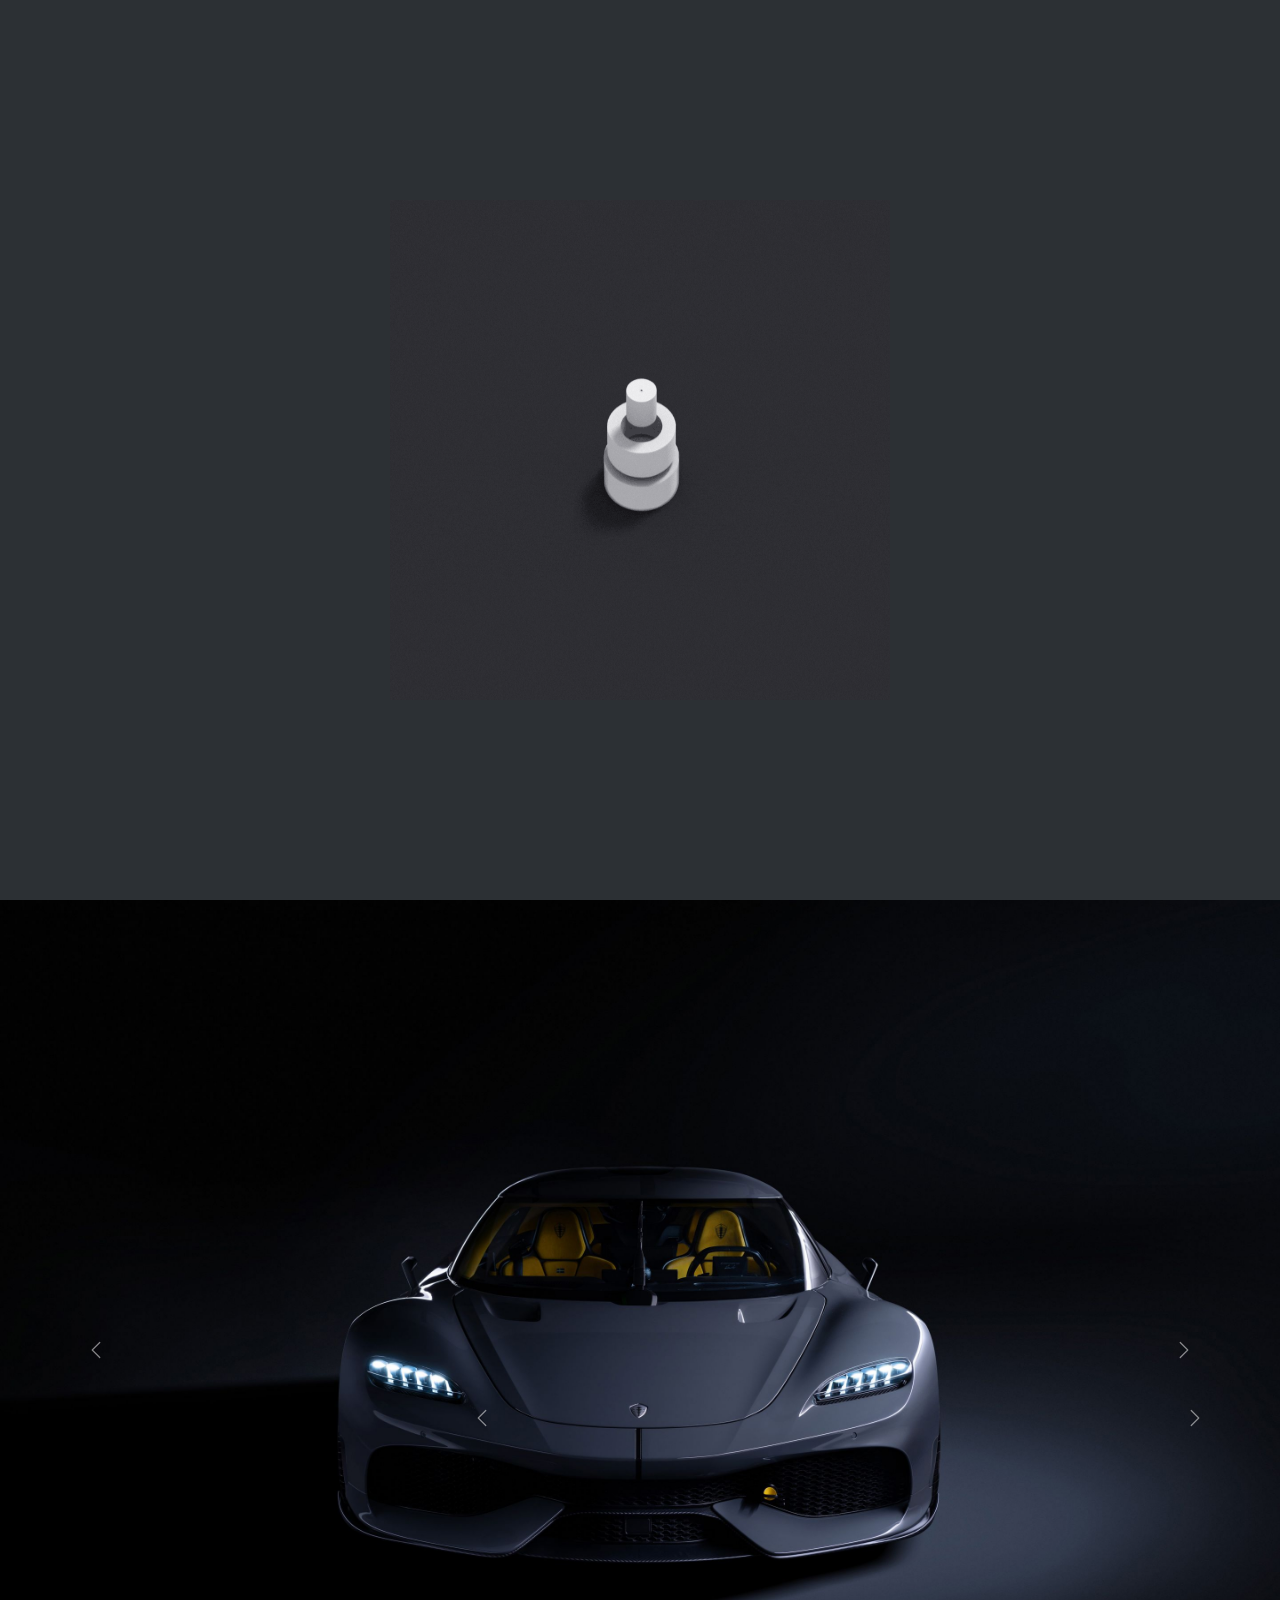
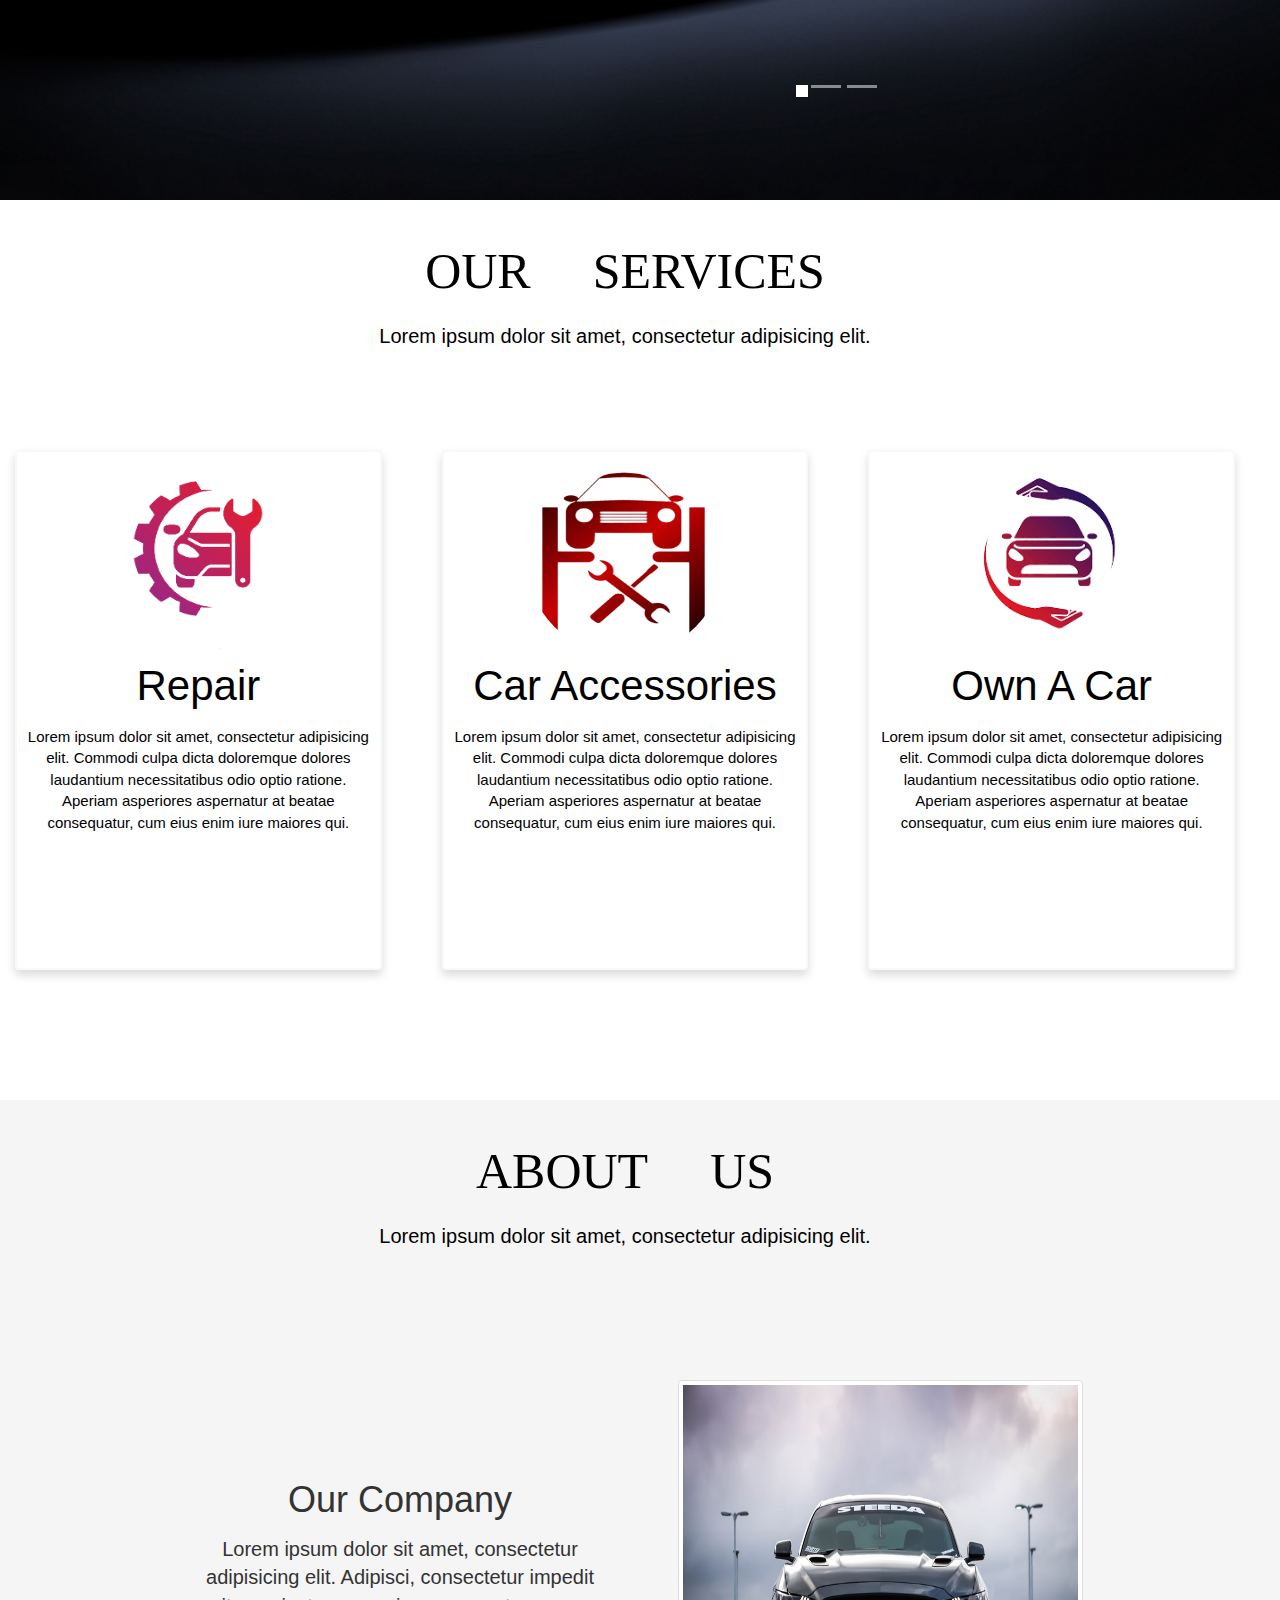
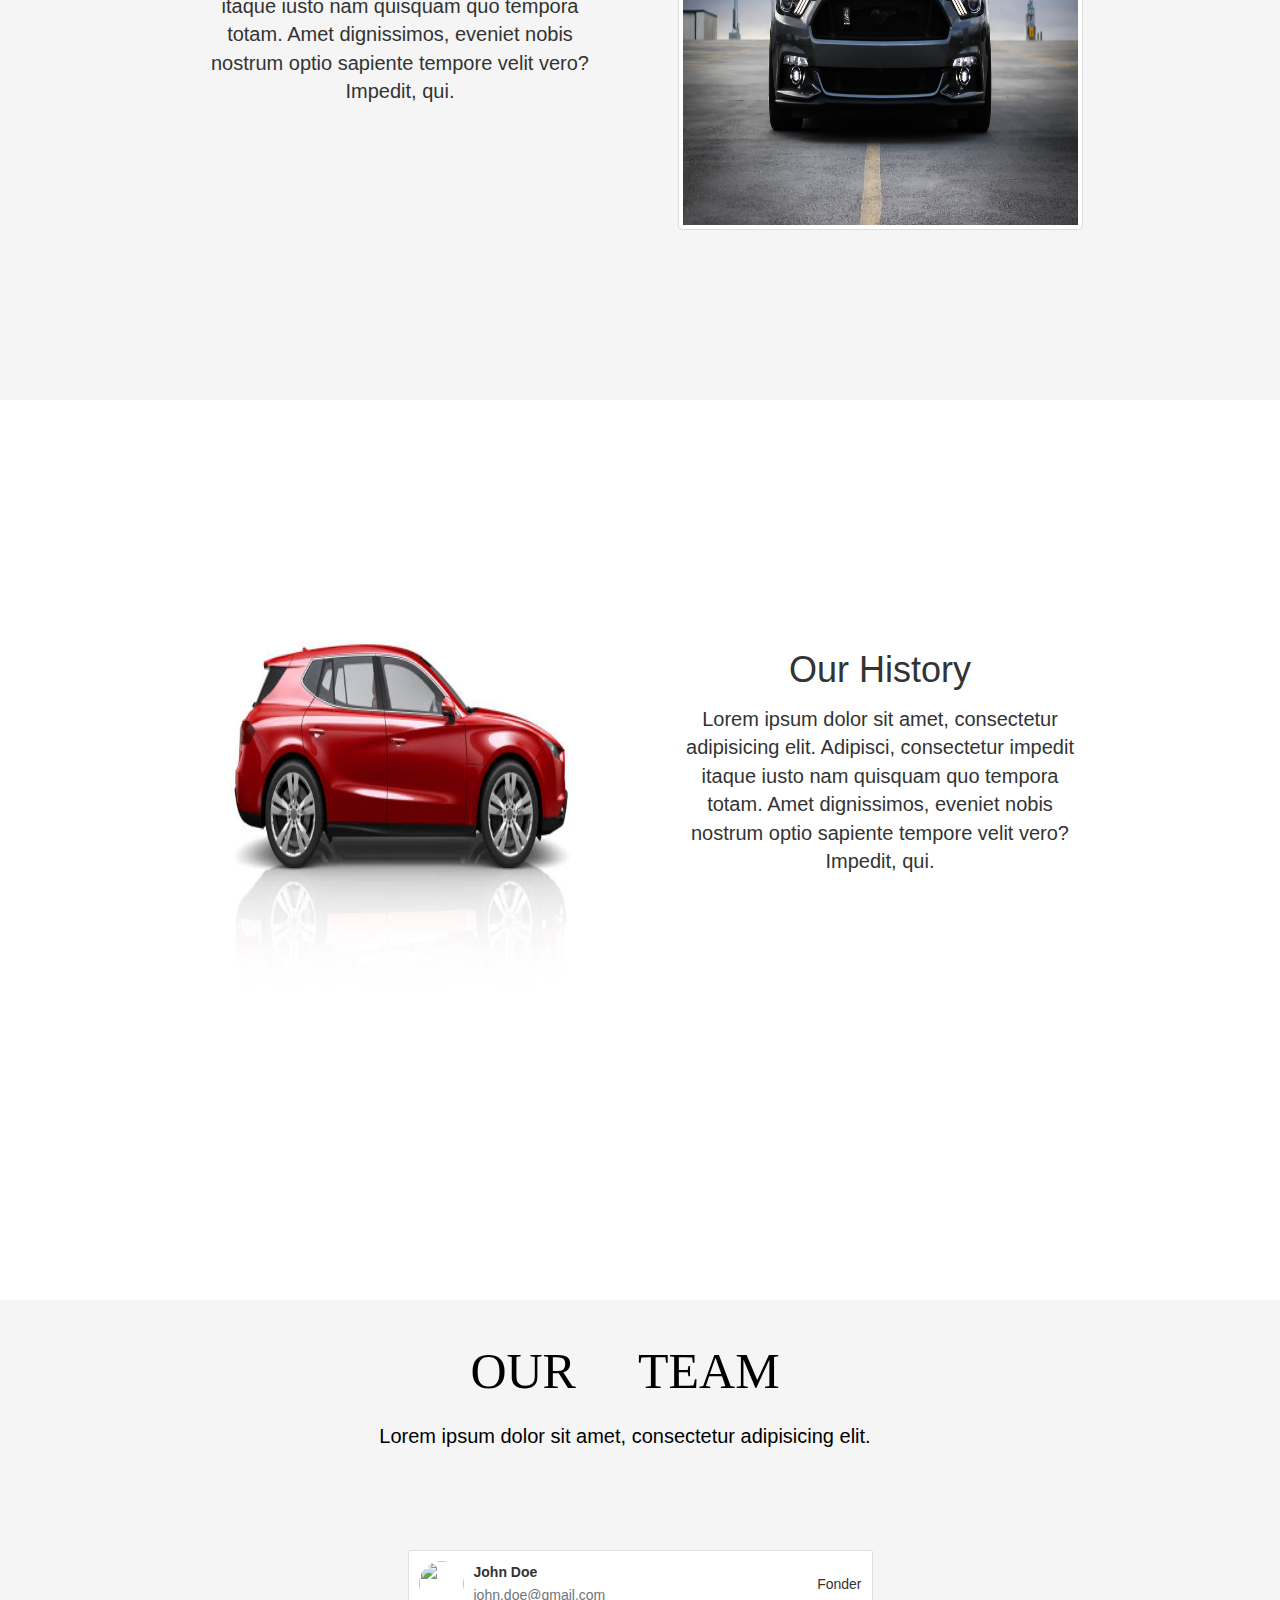
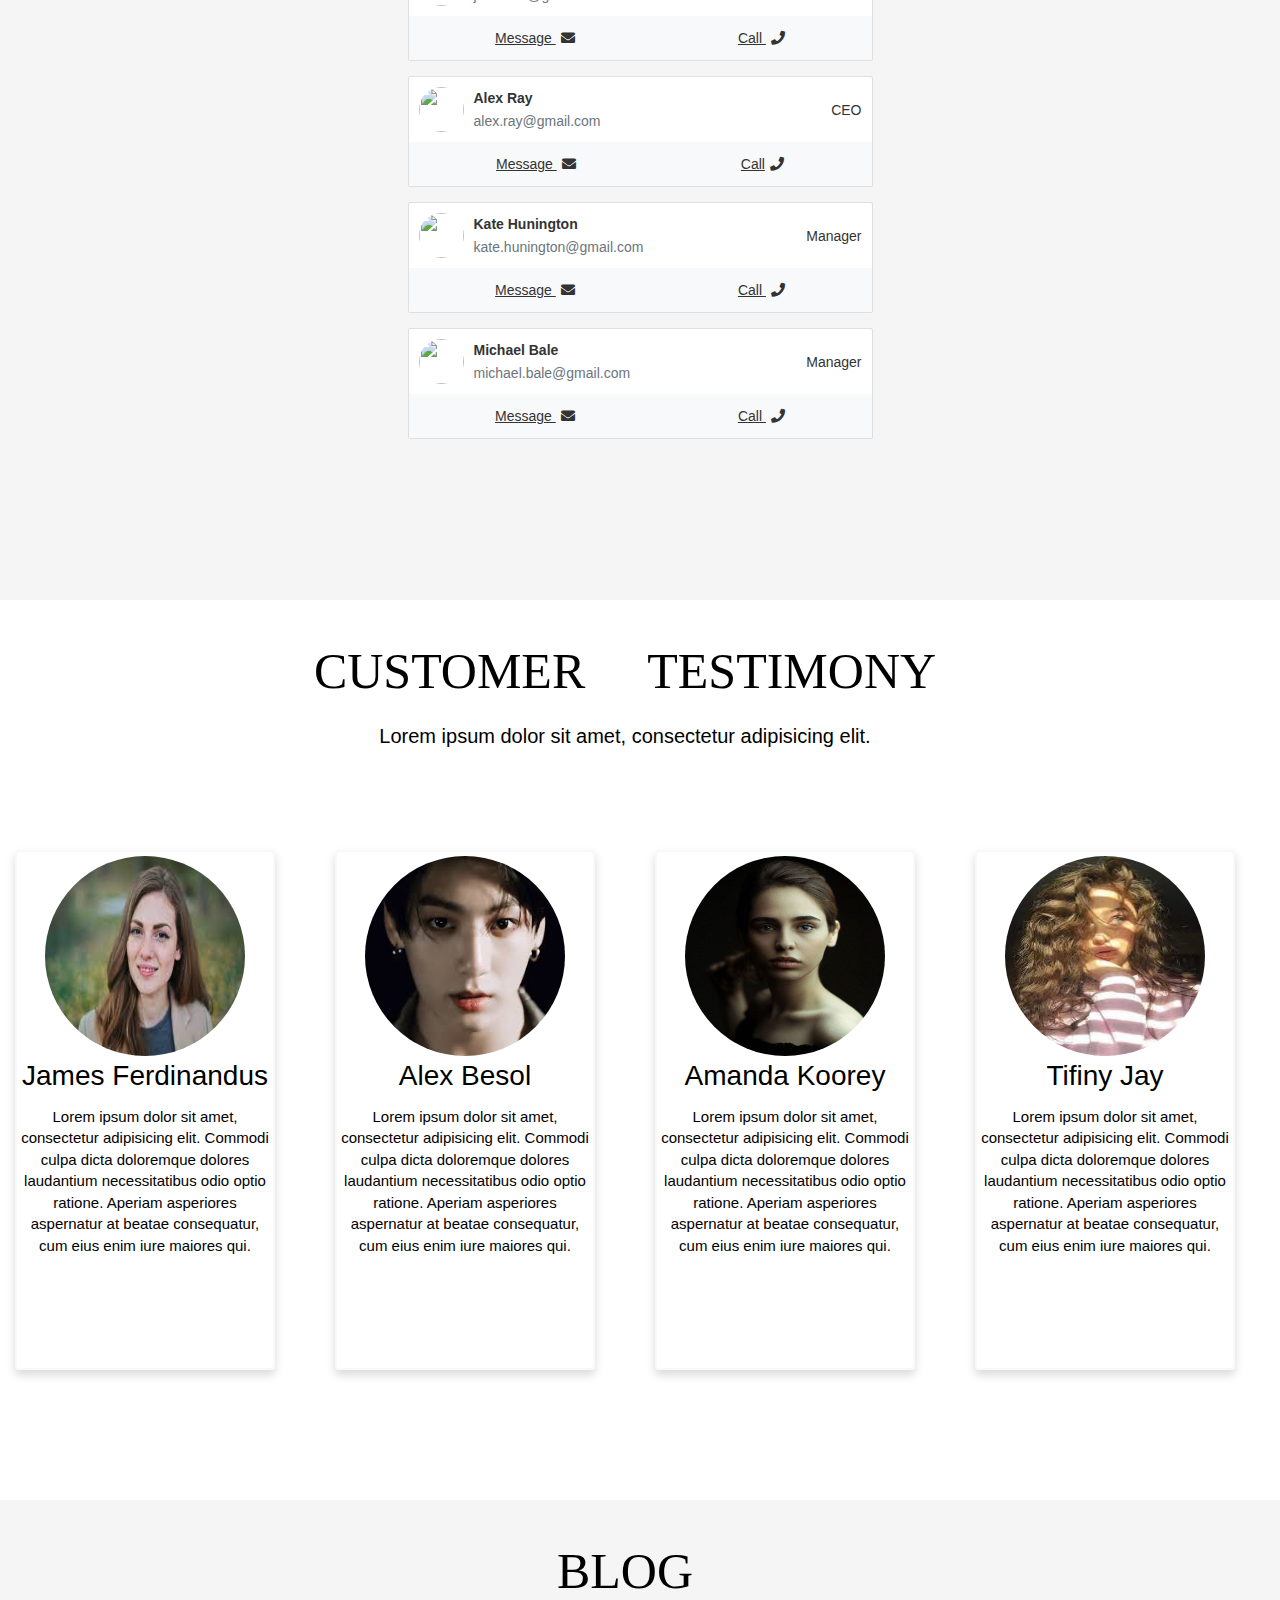
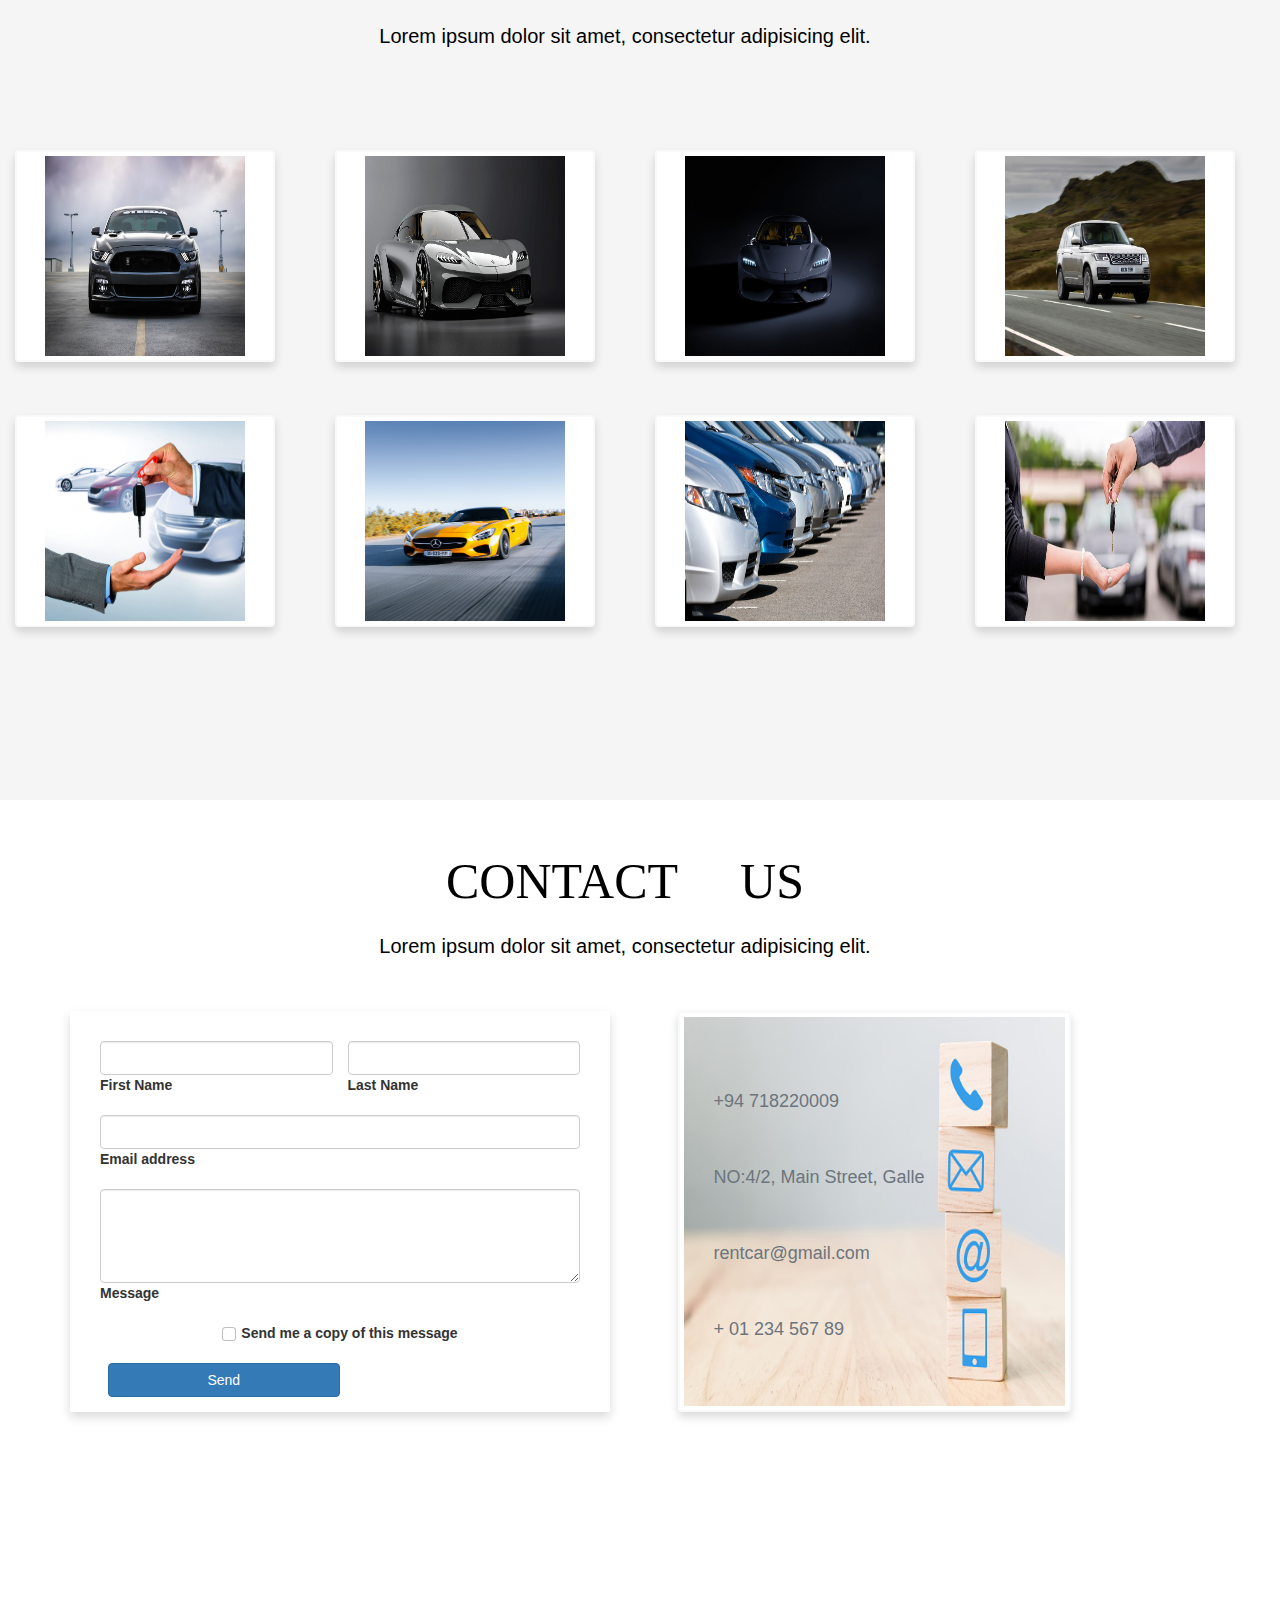
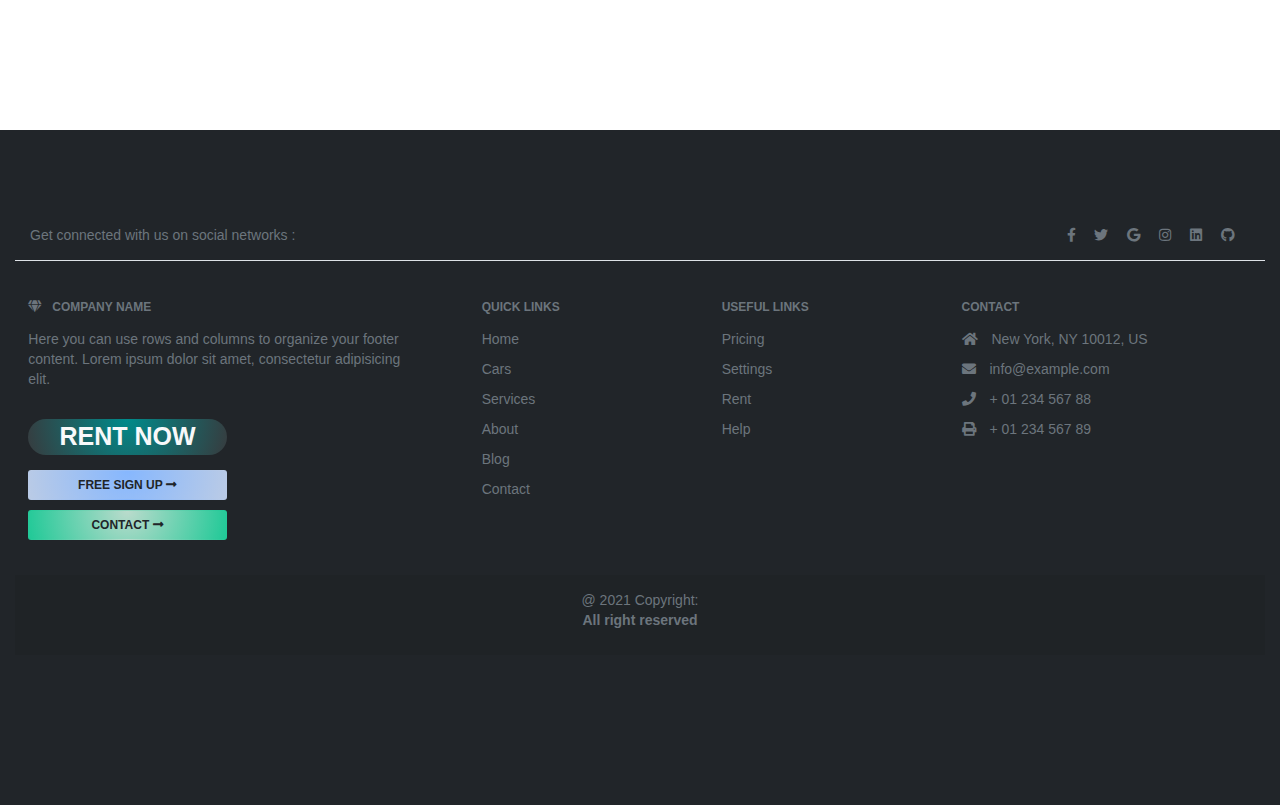
==== commit 3324dcd5: "load car ids to change" ====
--- a/web/index.html
+++ b/web/index.html
@@ -1991,12 +1991,24 @@
                 <form class="ms-5 me-5" style="position: relative; top: 50px;">
 
                     <div class="row">
-                        <!-- select reservation number -->
-                        <div class="form-outline mb-2 ms-4 me-2">
-                            <label class="form-label text-dark fw-light fs-4" for="chooseReservationIds">* Choose Relevant Reservation</label>
-                            <select aria-label="Default select example" class="form-select fs-5" style="height: 38px" id="chooseReservationIds">
-                                <option selected value="0">None</option>
-                            </select>
+                        <div class="col">
+                            <!-- select reservation number -->
+                            <div class="form-outline mb-2 ms-4 me-2">
+                                <label class="form-label text-dark fw-light fs-4" for="chooseReservationIds">* Reservation Ids</label>
+                                <select aria-label="Default select example" class="form-select fs-5" style="height: 38px" id="chooseReservationIds">
+                                    <option selected value="0">None</option>
+                                </select>
+                            </div>
+                        </div>
+
+                        <div class="col">
+                            <div class="form-outline mb-2 ms-4 w-100">
+                                <label class="form-label text-dark fw-light fs-4" for="viewCarId">* Car Ids</label>
+                                <select aria-label="Default select example" class="form-select fs-5" style="height: 37px" id="CarIds">
+                                    <option selected value="0"></option>
+                                </select>
+
+                            </div>
                         </div>
                     </div>
 
